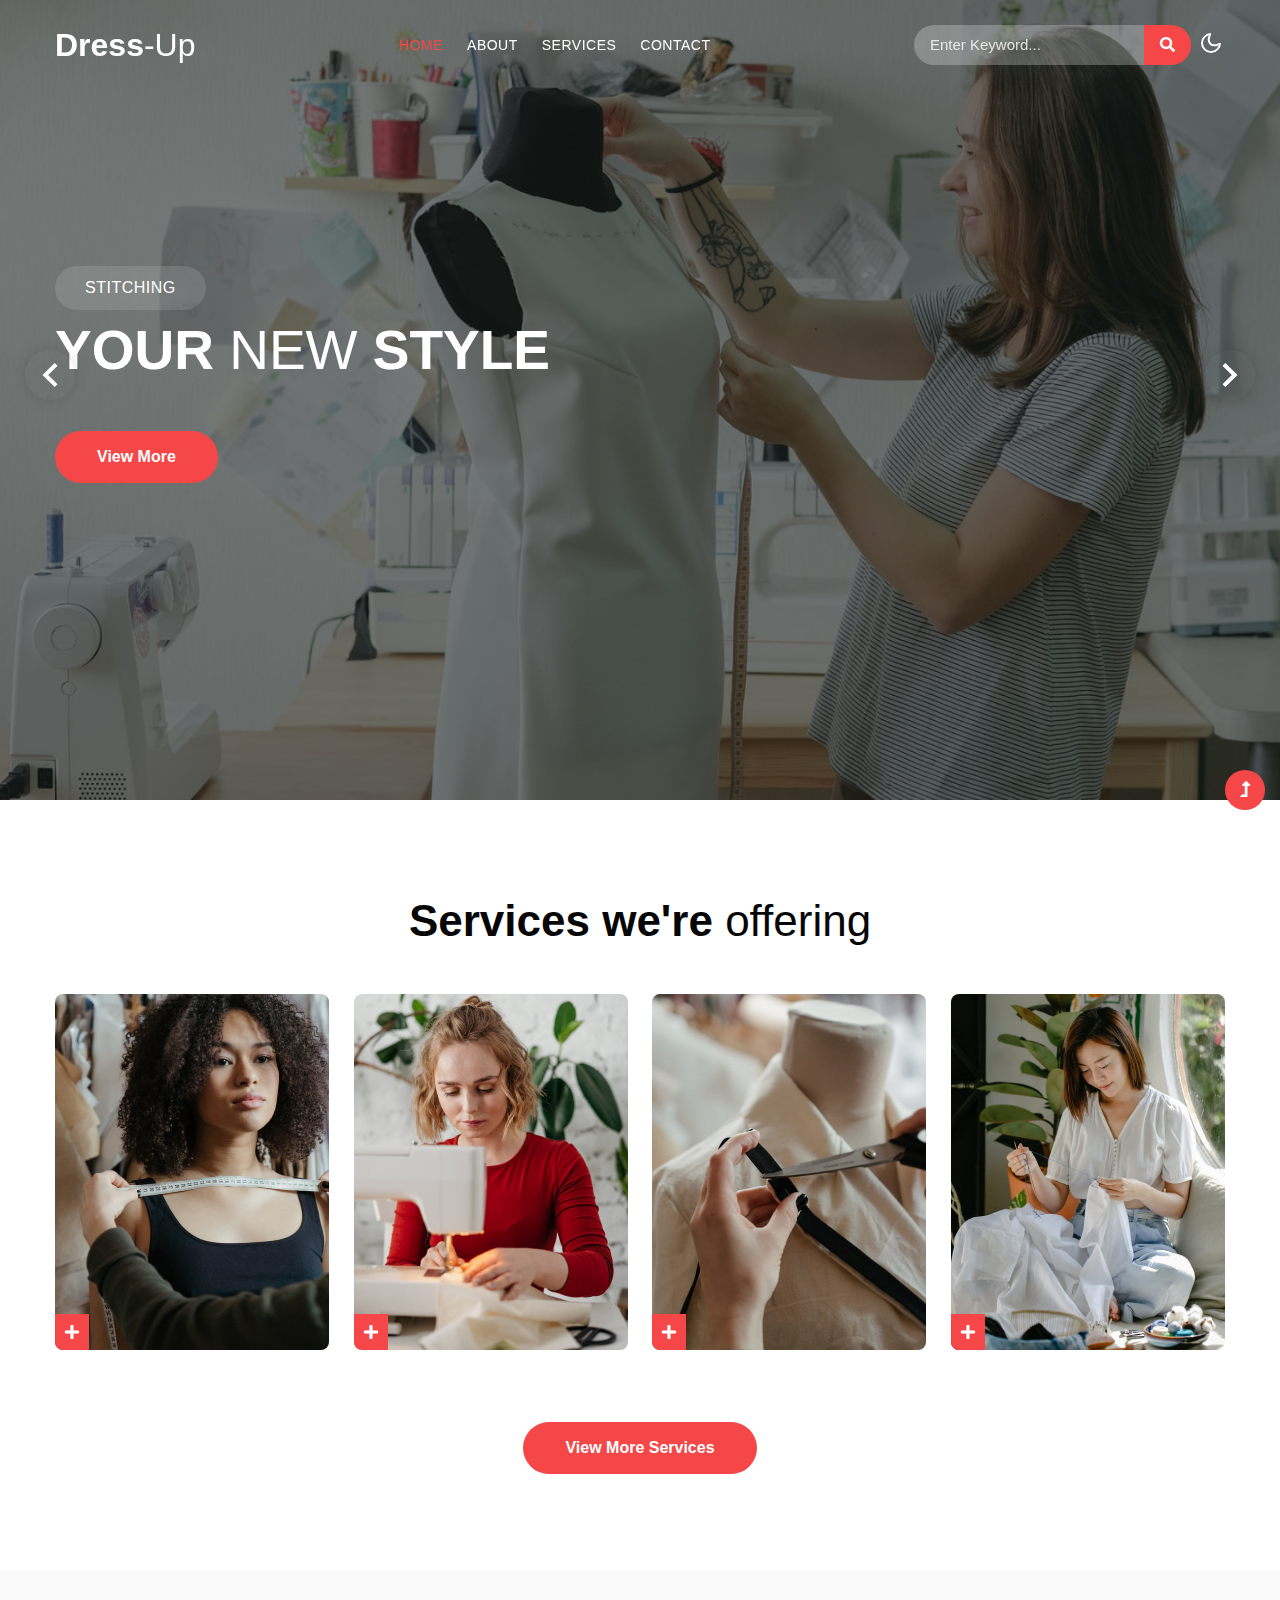
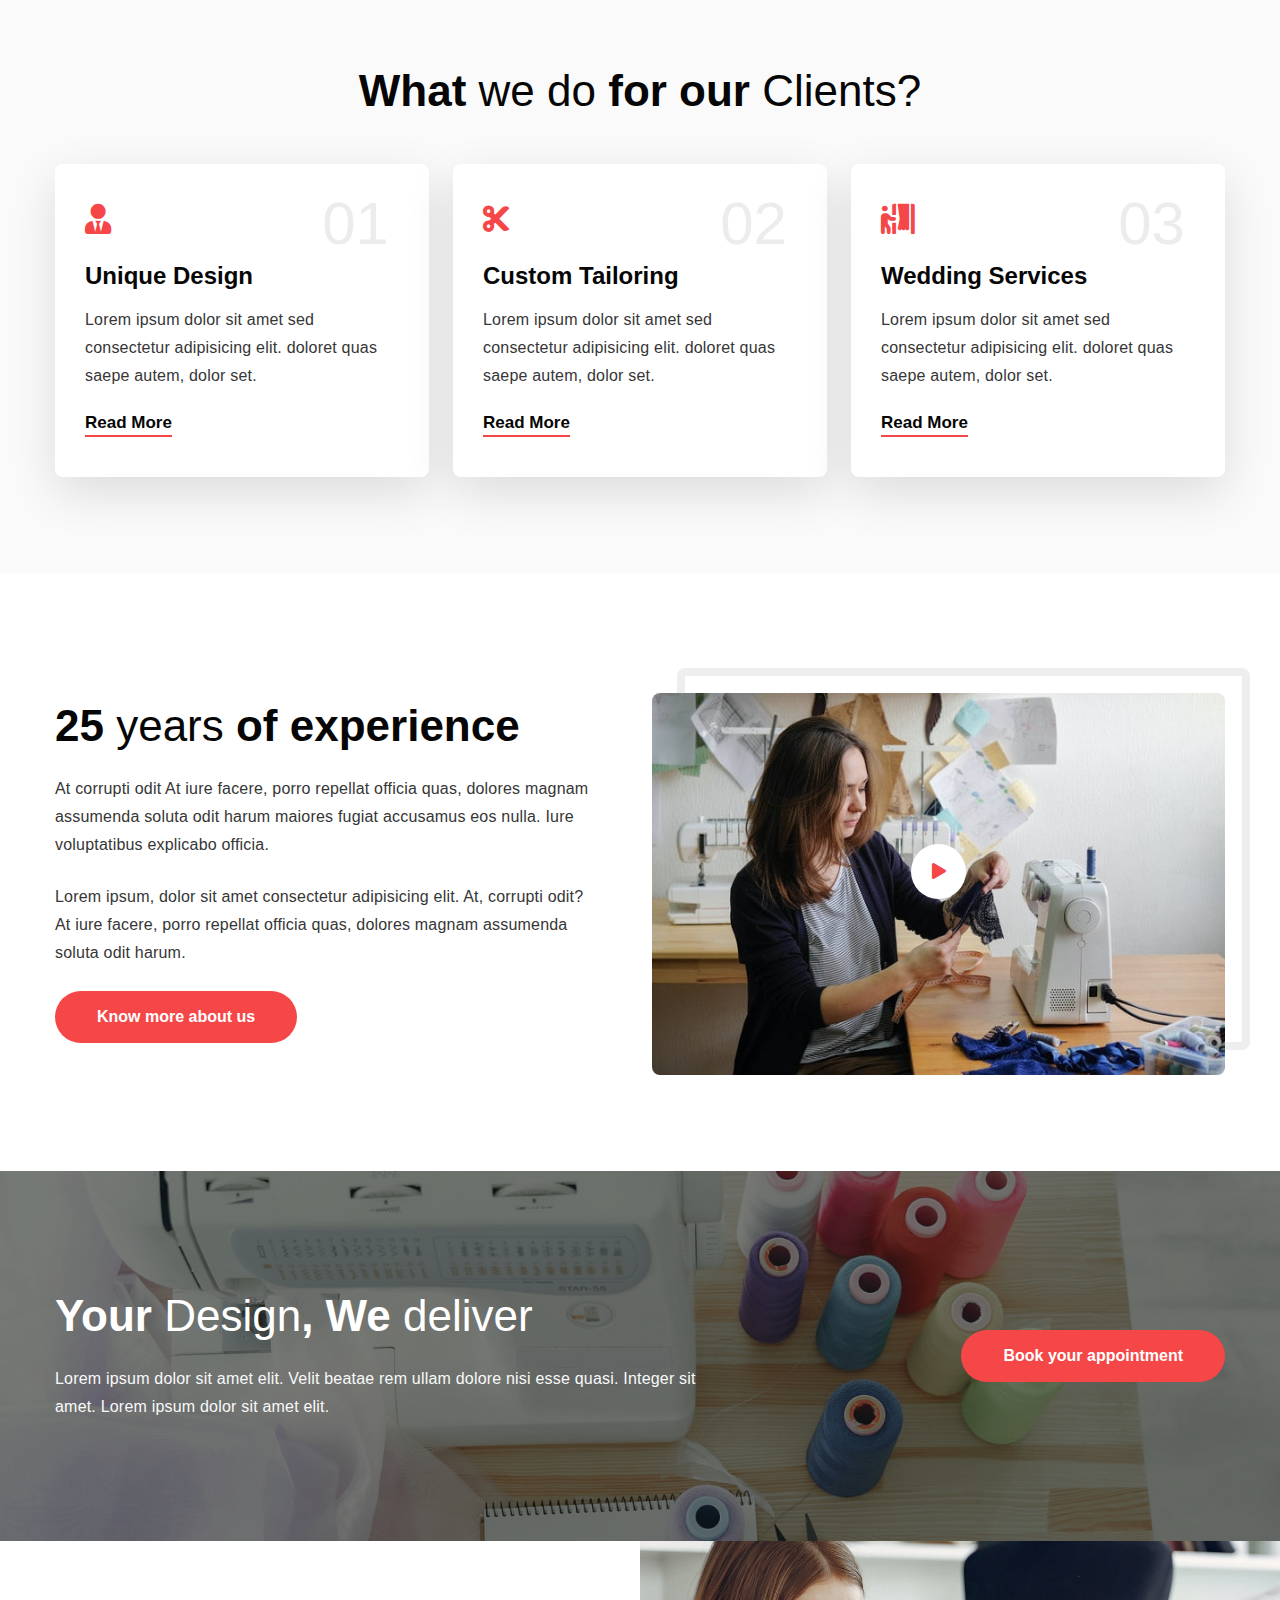
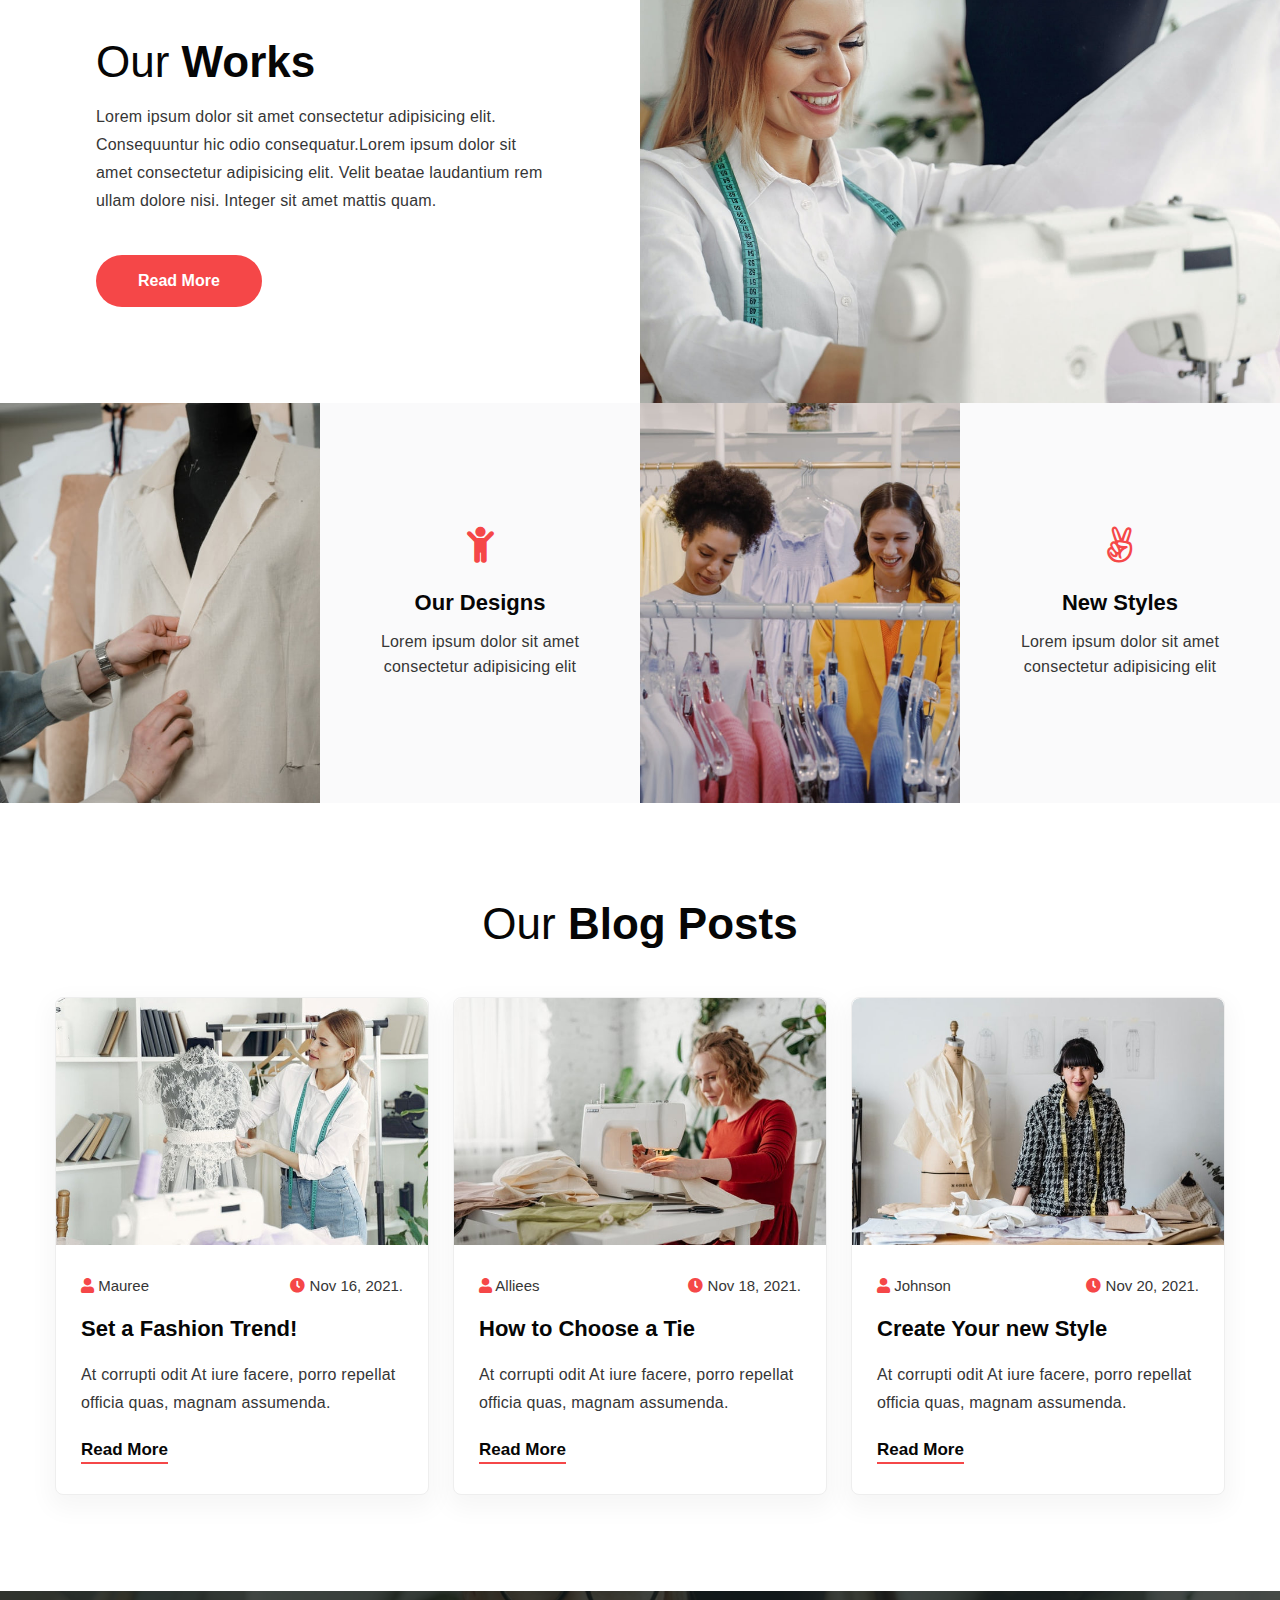
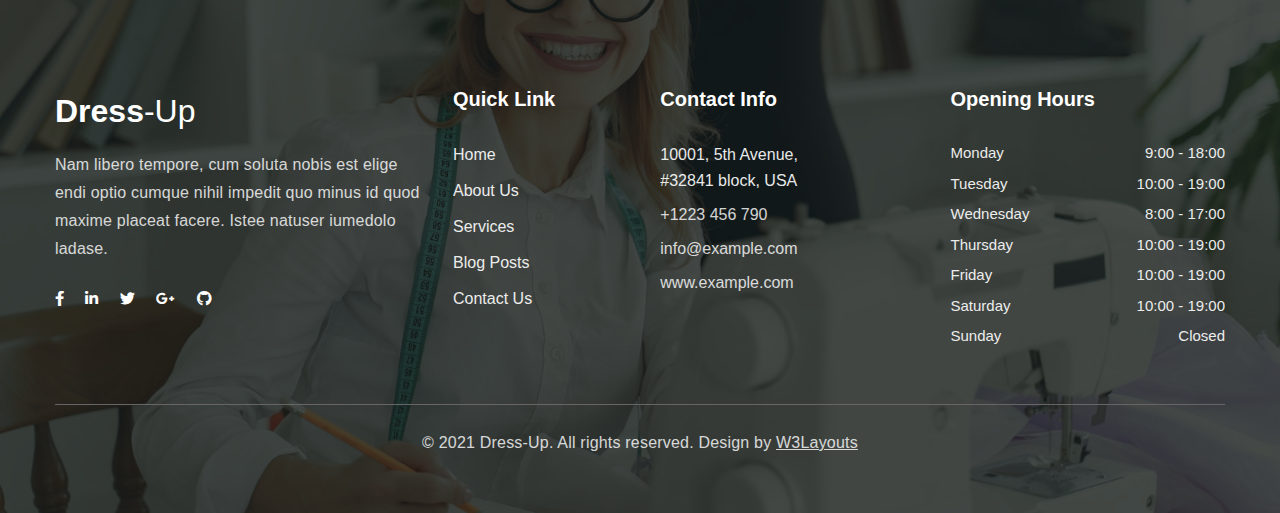
==== index.html @ e644d9b4 "Add files via upload" ====
<!doctype html>
<html lang="en">

<head>
    <!-- Required meta tags -->
    <meta charset="utf-8">
    <meta name="viewport" content="width=device-width, initial-scale=1">
    <title>Dress-Up - Fashion Category Bootstrap Responsive Website Template - Home : W3Layouts</title>
    <!-- Template CSS Style link -->
    <link rel="stylesheet" href="assets/css/style-starter.css">
</head>

<body>
    <!-- header -->
    <header id="site-header" class="fixed-top">
        <div class="container">
            <nav class="navbar navbar-expand-lg navbar-light">
                <a class="navbar-brand" href="index.html">
                    Dress<span>-Up</span>
                </a>
                <button class="navbar-toggler collapsed" type="button" data-bs-toggle="collapse"
                    data-bs-target="#navbarScroll" aria-controls="navbarScroll" aria-expanded="false"
                    aria-label="Toggle navigation">
                    <span class="navbar-toggler-icon fa icon-expand fa-bars"></span>
                    <span class="navbar-toggler-icon fa icon-close fa-times"></span>
                </button>
                <div class="collapse navbar-collapse" id="navbarScroll">
                    <ul class="navbar-nav mx-auto my-2 my-lg-0 navbar-nav-scroll">
                        <li class="nav-item">
                            <a class="nav-link active" aria-current="page" href="index.html">Home</a>
                        </li>
                        <li class="nav-item">
                            <a class="nav-link" href="about.html">About</a>
                        </li>
                        <li class="nav-item">
                            <a class="nav-link" href="services.html">Services</a>
                        </li>
                        <li class="nav-item">
                            <a class="nav-link" href="contact.html">Contact</a>
                        </li>
                    </ul>
                    <form action="#error" method="GET" class="d-flex search-header">
                        <input class="form-control" type="search" placeholder="Enter Keyword..." aria-label="Search"
                            required>
                        <button class="btn btn-style" type="submit"><i class="fas fa-search"></i></button>
                    </form>
                </div>
                <!-- toggle switch for light and dark theme -->
                <div class="cont-ser-position">
                    <nav class="navigation">
                        <div class="theme-switch-wrapper">
                            <label class="theme-switch" for="checkbox">
                                <input type="checkbox" id="checkbox">
                                <div class="mode-container">
                                    <i class="gg-sun"></i>
                                    <i class="gg-moon"></i>
                                </div>
                            </label>
                        </div>
                    </nav>
                </div>
                <!-- //toggle switch for light and dark theme -->
            </nav>
        </div>
    </header>
    <!-- //header -->

    <!-- hero slider Start -->
    <div class="banner-wrap">
        <div class="banner-slider">
            <!-- hero slide start -->
            <div class="banner-slide bg1">
                <div class="container">
                    <div class="hero-content">
                        <p data-animation="fadeInDown" class="mb-2">Stitching </p>
                        <h1 data-animation="flipInX" data-delay="0.8s" data-color="#fff">
                            Your <span>New</span> Style </h1>
                        <div class="cta-btn" data-animation="fadeInUp" data-delay="1s">
                            <a href="about.html" class="btn btn-style btn-primary">View More</a>
                        </div>
                    </div>
                </div>
                <div class="hero-overlay"></div>
            </div>
            <!-- hero slide end -->
            <!-- hero slide start -->
            <div class="banner-slide bg2">
                <div class="container">
                    <div class="hero-content">
                        <p data-animation="fadeInDown" class="mb-2">New Trends</p>
                        <h1 data-animation="fadeInDown" data-delay="0.8s" data-color="#fff">
                            Custom <span>made</span> Suits
                        </h1>
                        <div class="cta-btn" data-animation="fadeInDown" data-delay="1s">
                            <a href="about.html" class="btn btn-style btn-primary">View More</a>
                        </div>
                    </div>
                </div>
                <div class="hero-overlay"></div>
            </div>
            <!-- hero slide end -->
            <!-- hero slide start -->
            <div class="banner-slide bg3">
                <div class="container">
                    <div class="hero-content">
                        <p data-animation="fadeInUp" class="mb-2">New Models</p>
                        <h1 data-animation="fadeInUp" data-color="#fff" data-delay="0.8s">
                            Embrace <span>your</span> Style
                        </h1>
                        <div class="cta-btn" data-animation="fadeInDown" data-delay="1s">
                            <a href="about.html" class="btn btn-style btn-primary">View More</a>
                        </div>
                    </div>
                </div>
                <div class="hero-overlay"></div>
            </div>
            <!-- hero slide end -->
            <!-- hero slide start -->
            <div class="banner-slide bg4">
                <div class="container">
                    <div class="hero-content">
                        <p data-animation="fadeInDown" class="mb-2">Fashion Look</p>
                        <h1 data-animation="flipInX" data-color="#fff" data-delay="0.8s">
                            Styles <span>and</span> Trends
                        </h1>
                        <div class="cta-btn" data-animation="fadeInUp" data-delay="1s">
                            <a href="about.html" class="btn btn-style btn-primary">View More</a>
                        </div>
                    </div>
                </div>
                <div class="hero-overlay"></div>
            </div>
            <!-- hero slide end -->
        </div>
    </div>
    <!-- hero slider end -->

    <!-- home services block -->
    <div class="w3l-servicesblock2 py-5" id="services">
        <div class="container py-lg-5 py-md-4 py-2">
            <h3 class="title-style text-center mb-lg-5 mb-4">Services we're <span>offering</span></h3>
            <div class="row">
                <div class="col-lg-3 col-sm-6">
                    <div class="grids5-info">
                        <a href="services.html" class="blog-image d-block zoom"><img src="assets/images/s1.jpg" alt=""
                                class="img-fluid radius-image" />
                            <div class="image-overlay">
                                <h4>Measurements</h4>
                                <p>Lorem ipsum dolor sit amet consectetur adipisicing elit. Esse, consectetur.</p>
                            </div>
                            <div class="iconic-plus">
                                <i class="fas fa-plus"></i>
                            </div>
                        </a>
                    </div>
                </div>
                <div class="col-lg-3 col-sm-6 mt-sm-0 mt-4">
                    <div class="grids5-info">
                        <a href="services.html" class="blog-image d-block zoom"><img src="assets/images/s2.jpg" alt=""
                                class="img-fluid radius-image" />
                            <div class="image-overlay">
                                <h4>Repair</h4>
                                <p>Lorem ipsum dolor sit amet consectetur adipisicing elit. Esse, consectetur.</p>
                            </div>
                            <div class="iconic-plus">
                                <i class="fas fa-plus"></i>
                            </div>
                        </a>
                    </div>
                </div>
                <div class="col-lg-3 col-sm-6 mt-lg-0 mt-4">
                    <div class="grids5-info">
                        <a href="services.html" class="blog-image d-block zoom"><img src="assets/images/s3.jpg" alt=""
                                class="img-fluid radius-image" />
                            <div class="image-overlay">
                                <h4>Сutting-out</h4>
                                <p>Lorem ipsum dolor sit amet consectetur adipisicing elit. Esse, consectetur.</p>
                            </div>
                            <div class="iconic-plus">
                                <i class="fas fa-plus"></i>
                            </div>
                        </a>
                    </div>
                </div>
                <div class="col-lg-3 col-sm-6 mt-lg-0 mt-4">
                    <div class="grids5-info">
                        <a href="services.html" class="blog-image d-block zoom"><img src="assets/images/s4.jpg" alt=""
                                class="img-fluid radius-image" />
                            <div class="image-overlay">
                                <h4>Resize</h4>
                                <p>Lorem ipsum dolor sit amet consectetur adipisicing elit. Esse, consectetur.</p>
                            </div>
                            <div class="iconic-plus">
                                <i class="fas fa-plus"></i>
                            </div>
                        </a>
                    </div>
                </div>
            </div>
            <div class="text-center mt-md-5 mt-5 pt-lg-4">
                <a href="services.html" class="btn btn-style">View More Services</a>
            </div>
        </div>
    </div>
    <!-- //home services block -->

    <!-- home page service grids -->
    <section class="home-services py-5" id="services">
        <div class="container py-lg-5 py-md-4 py-2">
            <h3 class="title-style text-center mb-lg-5 mb-4">What <span>we do</span> for our <span>Clients?</span></h3>
            <div class="row justify-content-center">
                <div class="col-lg-4 col-md-6">
                    <div class="box-wrap">
                        <div class="icon">
                            <i class="fas fa-user-tie"></i>
                        </div>
                        <h4 class="number">01</h4>
                        <h4><a href="#url">Unique Design</a></h4>
                        <p>Lorem ipsum dolor sit amet sed consectetur adipisicing elit.
                            doloret quas saepe autem, dolor set.</p>
                        <a href="services.html" class="read">Read more</a>
                    </div>
                </div>
                <div class="col-lg-4 col-md-6 mt-md-0 mt-4">
                    <div class="box-wrap">
                        <div class="icon">
                            <i class="fas fa-cut"></i>
                        </div>
                        <h4 class="number">02</h4>
                        <h4><a href="#url">Custom Tailoring</a></h4>
                        <p>Lorem ipsum dolor sit amet sed consectetur adipisicing elit.
                            doloret quas saepe autem, dolor set.</p>
                        <a href="services.html" class="read">Read more</a>
                    </div>
                </div>
                <div class="col-lg-4 col-md-6 mt-lg-0 mt-4">
                    <div class="box-wrap">
                        <div class="icon">
                            <i class="fas fa-person-booth"></i>
                        </div>
                        <h4 class="number">03</h4>
                        <h4><a href="#url">Wedding Services</a></h4>
                        <p>Lorem ipsum dolor sit amet sed consectetur adipisicing elit.
                            doloret quas saepe autem, dolor set.</p>
                        <a href="services.html" class="read">Read more</a>
                    </div>
                </div>
            </div>
        </div>
    </section>
    <!-- //home page service grids -->

    <!-- about block -->
    <section class="w3l-about py-5" id="about">
        <div class="container py-lg-5 py-md-4 py-2">
            <div class="row align-items-center">
                <div class="col-lg-6 section-width pe-xl-5">
                    <h3 class="title-style">25 <span>years</span> of experience</h3>
                    <p class="mt-4">At corrupti odit At iure facere,
                        porro repellat officia quas, dolores magnam assumenda soluta odit
                        harum maiores fugiat accusamus eos nulla. Iure voluptatibus explicabo
                        officia.</p>
                    <p class="mt-4 pb-dm-3">Lorem ipsum, dolor sit amet consectetur adipisicing elit. At, corrupti
                        odit? At iure facere,
                        porro repellat officia quas, dolores magnam assumenda soluta odit
                        harum.</p>
                    <a href="about.html" class="btn btn-style mt-4"> Know more about us</a>
                </div>
                <div class="col-lg-6 history-info mt-lg-0 mt-5 pt-md-4 pt-2">
                    <div class="position-relative img-border">
                        <img src="assets/images/about.jpg" class="img-fluid video-popup-image" alt="video-popup">

                        <a href="#small-dialog" class="popup-with-zoom-anim play-view text-center position-absolute">
                            <span class="video-play-icon">
                                <span class="fa fa-play"></span>
                            </span>
                        </a>

                        <!-- dialog itself, mfp-hide class is required to make dialog hidden -->
                        <div id="small-dialog" class="zoom-anim-dialog mfp-hide">
                            <iframe src="https://player.vimeo.com/video/333569091?h=9836ac4d97"
                                allowfullscreen></iframe>
                        </div>
                    </div>
                </div>
            </div>
        </div>
    </section>
    <!-- //about block -->

    <!-- content block -->
    <section class="w3l-content1 py-5">
        <div class="container py-md-5 py-sm-4 py-2">
            <div class="row align-items-center py-4">
                <div class="col-lg-7">
                    <div class="bottom-info">
                        <h3 class="title-style text-white">Your <span>Design</span>, We <span>deliver</span></h3>
                        <p class="mt-4 text-light">Lorem ipsum dolor sit amet elit. Velit beatae
                            rem ullam dolore nisi esse quasi. Integer sit amet. Lorem ipsum dolor sit
                            amet elit.</p>
                    </div>
                </div>
                <div class="col-lg-5 text-lg-end">
                    <a href="contact.html" class="btn btn-style mt-lg-0 mt-md-5 mt-4">Book your appointment</a>
                </div>
            </div>
        </div>
    </section>
    <!-- //content block -->

    <!-- works block -->
    <section class="w3l-how-grids-3" id="how">
        <div class="container-fluid">
            <div class="row d-grid grid-col-2 grid-element-9 px-lg-0">
                <div class="left-texthny p-lg-5 py-4">
                    <div class="left-texthny-2 p-lg-5 p-4">
                        <h3 class="title-style"><span>Our</span> Works</h3>
                        <p class="my-3 pr-lg-4">Lorem ipsum dolor sit amet consectetur adipisicing elit. Consequuntur
                            hic odio consequatur.Lorem ipsum dolor sit amet consectetur adipisicing elit. Velit beatae
                            laudantium rem ullam dolore nisi. Integer sit amet mattis quam.</p>
                        <a href="about.html" class="btn btn-style btn-secondary mt-4">Read More</a>
                    </div>
                </div>
                <div class="left-grid-ele-9 grid-bg1">
                </div>
            </div>
            <div class="row d-grid grid-col-3 grid-element-9 px-lg-0">
                <div class="left-grid-ele-9 grid-bg2">

                </div>
                <div class="left-texthny-3 p-lg-5 py-4 d-grid align-items-center">
                    <div class="sub-wid-grid-9 py-lg-0 py-5">
                        <i class="fas fa-child mb-4"></i>
                        <h4 class="text-grid-9"><a href="services.html">Our Designs</a></h4>
                        <p class="sub-para">Lorem ipsum dolor sit amet consectetur adipisicing elit</p>

                    </div>
                </div>
                <div class="left-grid-ele-9 grid-bg3">

                </div>
                <div class="left-texthny-3 p-lg-5 py-4 d-grid align-items-center">
                    <div class="sub-wid-grid-9 py-lg-0 py-5">
                        <i class="fab fa-angellist mb-4"></i>
                        <h4 class="text-grid-9"><a href="services.html">New Styles</a></h4>
                        <p class="sub-para">Lorem ipsum dolor sit amet consectetur adipisicing elit</p>
                    </div>
                </div>
            </div>
        </div>
    </section>
    <!-- //works block -->

    <!-- blog section -->
    <div class="w3l-news py-5" id="homeblog">
        <div class="container py-lg-5 py-md-4 py-2">
            <h3 class="title-style text-center mb-lg-5 mb-4"><span>Our</span> Blog Posts</h3>
            <div class="row justify-content-center">
                <div class="col-lg-4 col-md-6">
                    <div class="grids5-info">
                        <a href="#blog" class="blog-image d-block zoom"><img src="assets/images/blog1.jpg"
                                alt="" class="img-fluid news-image" />
                            <div class="image-overlay">
                                <span class="fas fa-plus"></span>
                            </div>
                        </a>
                        <div class="blog-info card-body blog-details">
                            <div class="d-flex align-items-center justify-content-between">
                                <a href="#author" class="post"><i class="fas fa-user"></i> Mauree</a>
                                <h6 class="date"><i class="fas fa-clock"></i> Nov 16, 2021.</h6>
                            </div>

                            <h4><a href="#blog" class="blog-desc">
                                    Set a Fashion Trend!</a></h4>
                            <p class="mt-3">At corrupti odit At iure facere,
                                porro repellat officia quas, magnam assumenda.</p>
                            <a href="#blog" class="read">Read more</a>
                        </div>
                    </div>
                </div>
                <div class="col-lg-4 col-md-6 mt-md-0 mt-4">
                    <div class="grids5-info">
                        <a href="#blog" class="blog-image d-block zoom"><img src="assets/images/blog2.jpg"
                                alt="" class="img-fluid news-image" />
                            <div class="image-overlay">
                                <span class="fas fa-plus"></span>
                            </div>
                        </a>
                        <div class="blog-info card-body blog-details">
                            <div class="d-flex align-items-center justify-content-between">
                                <a href="#author" class="post"><i class="fas fa-user"></i> Alliees</a>
                                <h6 class="date"><i class="fas fa-clock"></i> Nov 18, 2021.</h6>
                            </div>

                            <h4><a href="#blog" class="blog-desc">How to Choose a Tie</a></h4>
                            <p class="mt-3">At corrupti odit At iure facere,
                                porro repellat officia quas, magnam assumenda.</p>
                            <a href="#blog" class="read">Read more</a>
                        </div>
                    </div>
                </div>
                <div class="col-lg-4 col-md-6 mt-lg-0 mt-4">
                    <div class="grids5-info">
                        <a href="#blog" class="blog-image d-block zoom"><img src="assets/images/blog3.jpg"
                                alt="" class="img-fluid news-image" />
                            <div class="image-overlay">
                                <span class="fas fa-plus"></span>
                            </div>
                        </a>
                        <div class="blog-info card-body blog-details">
                            <div class="d-flex align-items-center justify-content-between">
                                <a href="#author" class="post"><i class="fas fa-user"></i> Johnson</a>
                                <h6 class="date"><i class="fas fa-clock"></i> Nov 20, 2021.</h6>
                            </div>

                            <h4><a href="#blog" class="blog-desc">
                                Create Your new Style</a></h4>
                            <p class="mt-3">At corrupti odit At iure facere,
                                porro repellat officia quas, magnam assumenda.</p>
                            <a href="#blog" class="read">Read more</a>
                        </div>
                    </div>
                </div>
            </div>
        </div>
    </div>
    <!-- //blog section -->

    <!-- footer -->
    <footer class="w3l-footer-16 py-5">
        <div class="container pt-md-5 pt-sm-4 pb-sm-2">
            <div class="row">
                <div class="col-lg-4">
                    <a class="footer-logo d-flex align-items-center" href="index.html">
                        Dress<span>-Up</span></a>
                    <p class="mt-3">Nam libero tempore, cum soluta nobis est elige endi optio cumque nihil impedit quo
                        minus id quod maxime placeat facere. Istee natuser iumedolo
                        ladase.</p>
                    <div class="columns-2 mt-4">
                        <ul class="social">
                            <li><a href="#facebook"><i class="fab fa-facebook-f"></i></a>
                            </li>
                            <li><a href="#linkedin"><i class="fab fa-linkedin-in"></i></a>
                            </li>
                            <li><a href="#twitter"><i class="fab fa-twitter"></i></a>
                            </li>
                            <li><a href="#google"><i class="fab fa-google-plus-g"></i></a>
                            </li>
                            <li><a href="#github"><i class="fab fa-github"></i></a>
                            </li>
                        </ul>
                    </div>
                </div>
                <div class="col-lg-5 mt-lg-0 mt-5">
                    <div class="row">
                        <div class="col-xl-5 col-6 column">
                            <h3 class="">Quick Link</h3>
                            <ul class="footer-gd-16">
                                <li><a href="index.html">Home</a></li>
                                <li><a href="about.html">About Us</a></li>
                                <li><a href="services.html">Services</a></li>
                                <li><a href="#blog">Blog Posts</a></li>
                                <li><a href="contact.html">Contact Us</a></li>
                            </ul>
                        </div>
                        <div class="col-xl-5 col-6 column px-xxl-0">
                            <h3 class="">Contact Info</h3>
                            <ul class="footer-contact-list">
                                <li class="">10001, 5th Avenue,
                                    #32841 block, USA</li>
                                <li class="mt-2"><a href="tel:+12 23456790">+1223 456 790</a></li>
                                <li class="mt-2"><a href="mailto:info@example.com">info@example.com</a></li>
                                <li class="mt-2"><a href="mailto:info@example.com">www.example.com</a></li>
                            </ul>
                        </div>
                    </div>
                </div>
                <div class="col-lg-3 col-md-7 col-8 column mt-lg-0 mt-4">
                    <h3 class="">Opening Hours</h3>
                    <ul class="list-footer-block">
                        <li>
                            Monday
                            <span>9:00 - 18:00</span>
                        </li>
                        <li>
                            tuesday
                            <span>10:00 - 19:00</span>
                        </li>
                        <li>
                            Wednesday
                            <span>8:00 - 17:00</span>
                        </li>
                        <li>
                            Thursday
                            <span>10:00 - 19:00</span>
                        </li>
                        <li>
                            Friday
                            <span>10:00 - 19:00</span>
                        </li>
                        <li>
                            Saturday
                            <span>10:00 - 19:00</span>
                        </li>
                        <li>
                            Sunday
                            <span>closed</span>
                        </li>
                    </ul>
                </div>
            </div>
            <div class="below-section text-center pt-4 mt-5">
                <p class="copy-text">&copy; 2021 Dress-Up. All rights reserved. Design by <a
                        href="https://w3layouts.com/" target="_blank"> W3Layouts</a>
                </p>
            </div>
        </div>
    </footer>
    <!-- //footer -->

    <!-- Js scripts -->
    <!-- move top -->
    <button onclick="topFunction()" id="movetop" title="Go to top">
        <span class="fas fa-level-up-alt" aria-hidden="true"></span>
    </button>
    <script>
        // When the user scrolls down 20px from the top of the document, show the button
        window.onscroll = function () {
            scrollFunction()
        };

        function scrollFunction() {
            if (document.body.scrollTop > 20 || document.documentElement.scrollTop > 20) {
                document.getElementById("movetop").style.display = "block";
            } else {
                document.getElementById("movetop").style.display = "none";
            }
        }

        // When the user clicks on the button, scroll to the top of the document
        function topFunction() {
            document.body.scrollTop = 0;
            document.documentElement.scrollTop = 0;
        }
    </script>
    <!-- //move top -->

    <!-- common jquery plugin -->
    <script src="assets/js/jquery-3.3.1.min.js"></script>
    <!-- //common jquery plugin -->

    <!-- banner slick slider -->
    <script src="assets/js/slick.js"></script>
    <script src="assets/js/script.js"></script>
    <!-- //banner slick slider -->

    <!-- magnific-popup javascript -->
    <script src="assets/js/jquery.magnific-popup.min.js"></script>
    <script>
        $(document).ready(function () {
            $('.popup-with-zoom-anim').magnificPopup({
                type: 'inline',

                fixedContentPos: false,
                fixedBgPos: true,

                overflowY: 'auto',

                closeBtnInside: true,
                preloader: false,

                midClick: true,
                removalDelay: 300,
                mainClass: 'my-mfp-zoom-in'
            });

            $('.popup-with-move-anim').magnificPopup({
                type: 'inline',

                fixedContentPos: false,
                fixedBgPos: true,

                overflowY: 'auto',

                closeBtnInside: true,
                preloader: false,

                midClick: true,
                removalDelay: 300,
                mainClass: 'my-mfp-slide-bottom'
            });
        });
    </script>
    <!-- //magnific-popup javascript -->

    <!-- theme switch js (light and dark)-->
    <script src="assets/js/theme-change.js"></script>
    <!-- //theme switch js (light and dark)-->

    <!-- MENU-JS -->
    <script>
        $(window).on("scroll", function () {
            var scroll = $(window).scrollTop();

            if (scroll >= 80) {
                $("#site-header").addClass("nav-fixed");
            } else {
                $("#site-header").removeClass("nav-fixed");
            }
        });

        //Main navigation Active Class Add Remove
        $(".navbar-toggler").on("click", function () {
            $("header").toggleClass("active");
        });
        $(document).on("ready", function () {
            if ($(window).width() > 991) {
                $("header").removeClass("active");
            }
            $(window).on("resize", function () {
                if ($(window).width() > 991) {
                    $("header").removeClass("active");
                }
            });
        });
    </script>
    <!-- //MENU-JS -->

    <!-- disable body scroll which navbar is in active -->
    <script>
        $(function () {
            $('.navbar-toggler').click(function () {
                $('body').toggleClass('noscroll');
            })
        });
    </script>
    <!-- //disable body scroll which navbar is in active -->

    <!-- bootstrap -->
    <script src="assets/js/bootstrap.min.js"></script>
    <!-- //bootstrap -->
    <!-- //Js scripts -->
</body>

</html>
---- assets/css/style-starter.css ----
@charset "UTF-8";

/*--
Author: W3layouts
Author URL: http://w3layouts.com
--*/
/*!
 * Bootstrap v5.0.1 (https://getbootstrap.com/)
 * Copyright 2011-2021 The Bootstrap Authors
 * Copyright 2011-2021 Twitter, Inc.
 * Licensed under MIT (https://github.com/twbs/bootstrap/blob/main/LICENSE)
 */
:root {
  --bs-blue: #0d6efd;
  --bs-indigo: #6610f2;
  --bs-purple: #6f42c1;
  --bs-pink: #d63384;
  --bs-red: #dc3545;
  --bs-orange: #fd7e14;
  --bs-yellow: #ffc107;
  --bs-green: #198754;
  --bs-teal: #20c997;
  --bs-cyan: #0dcaf0;
  --bs-white: #fff;
  --bs-gray: #6c757d;
  --bs-gray-dark: #343a40;
  --bs-primary: #0d6efd;
  --bs-secondary: #6c757d;
  --bs-success: #198754;
  --bs-info: #0dcaf0;
  --bs-warning: #ffc107;
  --bs-danger: #dc3545;
  --bs-light: #f8f9fa;
  --bs-dark: #212529;
  --bs-font-sans-serif: system-ui, -apple-system, "Segoe UI", Roboto, "Helvetica Neue", Arial, "Noto Sans", "Liberation Sans", sans-serif, "Apple Color Emoji", "Segoe UI Emoji", "Segoe UI Symbol", "Noto Color Emoji";
  --bs-font-monospace: SFMono-Regular, Menlo, Monaco, Consolas, "Liberation Mono", "Courier New", monospace;
  --bs-gradient: linear-gradient(180deg, rgba(255, 255, 255, 0.15), rgba(255, 255, 255, 0));
}

*,
*::before,
*::after {
  box-sizing: border-box;
}

@media (prefers-reduced-motion: no-preference) {
  :root {
    scroll-behavior: smooth;
  }
}

body {
  margin: 0;
  font-family: var(--bs-font-sans-serif);
  font-size: 1rem;
  font-weight: 400;
  line-height: 1.5;
  color: #212529;
  background-color: #fff;
  -webkit-text-size-adjust: 100%;
  -webkit-tap-highlight-color: rgba(0, 0, 0, 0);
}

hr {
  margin: 1rem 0;
  color: inherit;
  background-color: currentColor;
  border: 0;
  opacity: 0.25;
}

hr:not([size]) {
  height: 1px;
}

h6,
.h6,
h5,
.h5,
h4,
.h4,
h3,
.h3,
h2,
.h2,
h1,
.h1 {
  margin-top: 0;
  margin-bottom: 0.5rem;
  font-weight: 500;
  line-height: 1.2;
}

h1,
.h1 {
  font-size: calc(1.375rem + 1.5vw);
}

@media (min-width: 1200px) {

  h1,
  .h1 {
    font-size: 2.5rem;
  }
}

h2,
.h2 {
  font-size: calc(1.325rem + 0.9vw);
}

@media (min-width: 1200px) {

  h2,
  .h2 {
    font-size: 2rem;
  }
}

h3,
.h3 {
  font-size: calc(1.3rem + 0.6vw);
}

@media (min-width: 1200px) {

  h3,
  .h3 {
    font-size: 1.75rem;
  }
}

h4,
.h4 {
  font-size: calc(1.275rem + 0.3vw);
}

@media (min-width: 1200px) {

  h4,
  .h4 {
    font-size: 1.5rem;
  }
}

h5,
.h5 {
  font-size: 1.25rem;
}

h6,
.h6 {
  font-size: 1rem;
}

p {
  margin-top: 0;
  margin-bottom: 1rem;
}

abbr[title],
abbr[data-bs-original-title] {
  -webkit-text-decoration: underline dotted;
  text-decoration: underline dotted;
  cursor: help;
  -webkit-text-decoration-skip-ink: none;
  text-decoration-skip-ink: none;
}

address {
  margin-bottom: 1rem;
  font-style: normal;
  line-height: inherit;
}

ol,
ul {
  padding-left: 2rem;
}

ol,
ul,
dl {
  margin-top: 0;
  margin-bottom: 1rem;
}

ol ol,
ul ul,
ol ul,
ul ol {
  margin-bottom: 0;
}

dt {
  font-weight: 700;
}

dd {
  margin-bottom: 0.5rem;
  margin-left: 0;
}

blockquote {
  margin: 0 0 1rem;
}

b,
strong {
  font-weight: bolder;
}

small,
.small {
  font-size: 0.875em;
}

mark,
.mark {
  padding: 0.2em;
  background-color: #fcf8e3;
}

sub,
sup {
  position: relative;
  font-size: 0.75em;
  line-height: 0;
  vertical-align: baseline;
}

sub {
  bottom: -0.25em;
}

sup {
  top: -0.5em;
}

a {
  color: #0d6efd;
  text-decoration: underline;
}

a:hover {
  color: #0a58ca;
}

a:not([href]):not([class]),
a:not([href]):not([class]):hover {
  color: inherit;
  text-decoration: none;
}

pre,
code,
kbd,
samp {
  font-family: var(--bs-font-monospace);
  font-size: 1em;
  direction: ltr
    /* rtl:ignore */
  ;
  unicode-bidi: bidi-override;
}

pre {
  display: block;
  margin-top: 0;
  margin-bottom: 1rem;
  overflow: auto;
  font-size: 0.875em;
}

pre code {
  font-size: inherit;
  color: inherit;
  word-break: normal;
}

code {
  font-size: 0.875em;
  color: #d63384;
  word-wrap: break-word;
}

a>code {
  color: inherit;
}

kbd {
  padding: 0.2rem 0.4rem;
  font-size: 0.875em;
  color: #fff;
  background-color: #212529;
  border-radius: 0.2rem;
}

kbd kbd {
  padding: 0;
  font-size: 1em;
  font-weight: 700;
}

figure {
  margin: 0 0 1rem;
}

img,
svg {
  vertical-align: middle;
}

table {
  caption-side: bottom;
  border-collapse: collapse;
}

caption {
  padding-top: 0.5rem;
  padding-bottom: 0.5rem;
  color: #6c757d;
  text-align: left;
}

th {
  text-align: inherit;
  text-align: -webkit-match-parent;
}

thead,
tbody,
tfoot,
tr,
td,
th {
  border-color: inherit;
  border-style: solid;
  border-width: 0;
}

label {
  display: inline-block;
}

button {
  border-radius: 0;
}

button:focus:not(:focus-visible) {
  outline: 0;
}

input,
button,
select,
optgroup,
textarea {
  margin: 0;
  font-family: inherit;
  font-size: inherit;
  line-height: inherit;
}

button,
select {
  text-transform: none;
}

[role=button] {
  cursor: pointer;
}

select {
  word-wrap: normal;
}

select:disabled {
  opacity: 1;
}

[list]::-webkit-calendar-picker-indicator {
  display: none;
}

button,
[type=button],
[type=reset],
[type=submit] {
  -webkit-appearance: button;
}

button:not(:disabled),
[type=button]:not(:disabled),
[type=reset]:not(:disabled),
[type=submit]:not(:disabled) {
  cursor: pointer;
}

::-moz-focus-inner {
  padding: 0;
  border-style: none;
}

textarea {
  resize: vertical;
}

fieldset {
  min-width: 0;
  padding: 0;
  margin: 0;
  border: 0;
}

legend {
  float: left;
  width: 100%;
  padding: 0;
  margin-bottom: 0.5rem;
  font-size: calc(1.275rem + 0.3vw);
  line-height: inherit;
}

@media (min-width: 1200px) {
  legend {
    font-size: 1.5rem;
  }
}

legend+* {
  clear: left;
}

::-webkit-datetime-edit-fields-wrapper,
::-webkit-datetime-edit-text,
::-webkit-datetime-edit-minute,
::-webkit-datetime-edit-hour-field,
::-webkit-datetime-edit-day-field,
::-webkit-datetime-edit-month-field,
::-webkit-datetime-edit-year-field {
  padding: 0;
}

::-webkit-inner-spin-button {
  height: auto;
}

[type=search] {
  outline-offset: -2px;
  -webkit-appearance: textfield;
}

/* rtl:raw:
[type="tel"],
[type="url"],
[type="email"],
[type="number"] {
  direction: ltr;
}
*/
::-webkit-search-decoration {
  -webkit-appearance: none;
}

::-webkit-color-swatch-wrapper {
  padding: 0;
}

::file-selector-button {
  font: inherit;
}

::-webkit-file-upload-button {
  font: inherit;
  -webkit-appearance: button;
}

output {
  display: inline-block;
}

iframe {
  border: 0;
}

summary {
  display: list-item;
  cursor: pointer;
}

progress {
  vertical-align: baseline;
}

[hidden] {
  display: none !important;
}

.lead {
  font-size: 1.25rem;
  font-weight: 300;
}

.display-1 {
  font-size: calc(1.625rem + 4.5vw);
  font-weight: 300;
  line-height: 1.2;
}

@media (min-width: 1200px) {
  .display-1 {
    font-size: 5rem;
  }
}

.display-2 {
  font-size: calc(1.575rem + 3.9vw);
  font-weight: 300;
  line-height: 1.2;
}

@media (min-width: 1200px) {
  .display-2 {
    font-size: 4.5rem;
  }
}

.display-3 {
  font-size: calc(1.525rem + 3.3vw);
  font-weight: 300;
  line-height: 1.2;
}

@media (min-width: 1200px) {
  .display-3 {
    font-size: 4rem;
  }
}

.display-4 {
  font-size: calc(1.475rem + 2.7vw);
  font-weight: 300;
  line-height: 1.2;
}

@media (min-width: 1200px) {
  .display-4 {
    font-size: 3.5rem;
  }
}

.display-5 {
  font-size: calc(1.425rem + 2.1vw);
  font-weight: 300;
  line-height: 1.2;
}

@media (min-width: 1200px) {
  .display-5 {
    font-size: 3rem;
  }
}

.display-6 {
  font-size: calc(1.375rem + 1.5vw);
  font-weight: 300;
  line-height: 1.2;
}

@media (min-width: 1200px) {
  .display-6 {
    font-size: 2.5rem;
  }
}

.list-unstyled {
  padding-left: 0;
  list-style: none;
}

.list-inline {
  padding-left: 0;
  list-style: none;
}

.list-inline-item {
  display: inline-block;
}

.list-inline-item:not(:last-child) {
  margin-right: 0.5rem;
}

.initialism {
  font-size: 0.875em;
  text-transform: uppercase;
}

.blockquote {
  margin-bottom: 1rem;
  font-size: 1.25rem;
}

.blockquote> :last-child {
  margin-bottom: 0;
}

.blockquote-footer {
  margin-top: -1rem;
  margin-bottom: 1rem;
  font-size: 0.875em;
  color: #6c757d;
}

.blockquote-footer::before {
  content: "— ";
}

.img-fluid {
  max-width: 100%;
  height: auto;
}

.img-thumbnail {
  padding: 0.25rem;
  background-color: #fff;
  border: 1px solid #dee2e6;
  border-radius: 0.25rem;
  max-width: 100%;
  height: auto;
}

.figure {
  display: inline-block;
}

.figure-img {
  margin-bottom: 0.5rem;
  line-height: 1;
}

.figure-caption {
  font-size: 0.875em;
  color: #6c757d;
}

.container,
.container-fluid,
.container-xxl,
.container-xl,
.container-lg,
.container-md,
.container-sm {
  width: 100%;
  padding-right: var(--bs-gutter-x, 0.75rem);
  padding-left: var(--bs-gutter-x, 0.75rem);
  margin-right: auto;
  margin-left: auto;
}

@media (min-width: 576px) {

  .container-sm,
  .container {
    max-width: 540px;
  }
}

@media (min-width: 768px) {

  .container-md,
  .container-sm,
  .container {
    max-width: 720px;
  }
}

@media (min-width: 992px) {

  .container-lg,
  .container-md,
  .container-sm,
  .container {
    max-width: 960px;
  }
}

@media (min-width: 1200px) {

  .container-xl,
  .container-lg,
  .container-md,
  .container-sm,
  .container {
    max-width: 1140px;
  }
}

@media (min-width: 1400px) {

  .container-xxl,
  .container-xl,
  .container-lg,
  .container-md,
  .container-sm,
  .container {
    max-width: 1320px;
  }
}

.row {
  --bs-gutter-x: 1.5rem;
  --bs-gutter-y: 0;
  display: flex;
  flex-wrap: wrap;
  margin-top: calc(var(--bs-gutter-y) * -1);
  margin-right: calc(var(--bs-gutter-x) / -2);
  margin-left: calc(var(--bs-gutter-x) / -2);
}

.row>* {
  flex-shrink: 0;
  width: 100%;
  max-width: 100%;
  padding-right: calc(var(--bs-gutter-x) / 2);
  padding-left: calc(var(--bs-gutter-x) / 2);
  margin-top: var(--bs-gutter-y);
}

.col {
  flex: 1 0 0%;
}

.row-cols-auto>* {
  flex: 0 0 auto;
  width: auto;
}

.row-cols-1>* {
  flex: 0 0 auto;
  width: 100%;
}

.row-cols-2>* {
  flex: 0 0 auto;
  width: 50%;
}

.row-cols-3>* {
  flex: 0 0 auto;
  width: 33.3333333333%;
}

.row-cols-4>* {
  flex: 0 0 auto;
  width: 25%;
}

.row-cols-5>* {
  flex: 0 0 auto;
  width: 20%;
}

.row-cols-6>* {
  flex: 0 0 auto;
  width: 16.6666666667%;
}

.col-auto {
  flex: 0 0 auto;
  width: auto;
}

.col-1 {
  flex: 0 0 auto;
  width: 8.3333333333%;
}

.col-2 {
  flex: 0 0 auto;
  width: 16.6666666667%;
}

.col-3 {
  flex: 0 0 auto;
  width: 25%;
}

.col-4 {
  flex: 0 0 auto;
  width: 33.3333333333%;
}

.col-5 {
  flex: 0 0 auto;
  width: 41.6666666667%;
}

.col-6 {
  flex: 0 0 auto;
  width: 50%;
}

.col-7 {
  flex: 0 0 auto;
  width: 58.3333333333%;
}

.col-8 {
  flex: 0 0 auto;
  width: 66.6666666667%;
}

.col-9 {
  flex: 0 0 auto;
  width: 75%;
}

.col-10 {
  flex: 0 0 auto;
  width: 83.3333333333%;
}

.col-11 {
  flex: 0 0 auto;
  width: 91.6666666667%;
}

.col-12 {
  flex: 0 0 auto;
  width: 100%;
}

.offset-1 {
  margin-left: 8.3333333333%;
}

.offset-2 {
  margin-left: 16.6666666667%;
}

.offset-3 {
  margin-left: 25%;
}

.offset-4 {
  margin-left: 33.3333333333%;
}

.offset-5 {
  margin-left: 41.6666666667%;
}

.offset-6 {
  margin-left: 50%;
}

.offset-7 {
  margin-left: 58.3333333333%;
}

.offset-8 {
  margin-left: 66.6666666667%;
}

.offset-9 {
  margin-left: 75%;
}

.offset-10 {
  margin-left: 83.3333333333%;
}

.offset-11 {
  margin-left: 91.6666666667%;
}

.g-0,
.gx-0 {
  --bs-gutter-x: 0;
}

.g-0,
.gy-0 {
  --bs-gutter-y: 0;
}

.g-1,
.gx-1 {
  --bs-gutter-x: 0.25rem;
}

.g-1,
.gy-1 {
  --bs-gutter-y: 0.25rem;
}

.g-2,
.gx-2 {
  --bs-gutter-x: 0.5rem;
}

.g-2,
.gy-2 {
  --bs-gutter-y: 0.5rem;
}

.g-3,
.gx-3 {
  --bs-gutter-x: 1rem;
}

.g-3,
.gy-3 {
  --bs-gutter-y: 1rem;
}

.g-4,
.gx-4 {
  --bs-gutter-x: 1.5rem;
}

.g-4,
.gy-4 {
  --bs-gutter-y: 1.5rem;
}

.g-5,
.gx-5 {
  --bs-gutter-x: 3rem;
}

.g-5,
.gy-5 {
  --bs-gutter-y: 3rem;
}

@media (min-width: 576px) {
  .col-sm {
    flex: 1 0 0%;
  }

  .row-cols-sm-auto>* {
    flex: 0 0 auto;
    width: auto;
  }

  .row-cols-sm-1>* {
    flex: 0 0 auto;
    width: 100%;
  }

  .row-cols-sm-2>* {
    flex: 0 0 auto;
    width: 50%;
  }

  .row-cols-sm-3>* {
    flex: 0 0 auto;
    width: 33.3333333333%;
  }

  .row-cols-sm-4>* {
    flex: 0 0 auto;
    width: 25%;
  }

  .row-cols-sm-5>* {
    flex: 0 0 auto;
    width: 20%;
  }

  .row-cols-sm-6>* {
    flex: 0 0 auto;
    width: 16.6666666667%;
  }

  .col-sm-auto {
    flex: 0 0 auto;
    width: auto;
  }

  .col-sm-1 {
    flex: 0 0 auto;
    width: 8.3333333333%;
  }

  .col-sm-2 {
    flex: 0 0 auto;
    width: 16.6666666667%;
  }

  .col-sm-3 {
    flex: 0 0 auto;
    width: 25%;
  }

  .col-sm-4 {
    flex: 0 0 auto;
    width: 33.3333333333%;
  }

  .col-sm-5 {
    flex: 0 0 auto;
    width: 41.6666666667%;
  }

  .col-sm-6 {
    flex: 0 0 auto;
    width: 50%;
  }

  .col-sm-7 {
    flex: 0 0 auto;
    width: 58.3333333333%;
  }

  .col-sm-8 {
    flex: 0 0 auto;
    width: 66.6666666667%;
  }

  .col-sm-9 {
    flex: 0 0 auto;
    width: 75%;
  }

  .col-sm-10 {
    flex: 0 0 auto;
    width: 83.3333333333%;
  }

  .col-sm-11 {
    flex: 0 0 auto;
    width: 91.6666666667%;
  }

  .col-sm-12 {
    flex: 0 0 auto;
    width: 100%;
  }

  .offset-sm-0 {
    margin-left: 0;
  }

  .offset-sm-1 {
    margin-left: 8.3333333333%;
  }

  .offset-sm-2 {
    margin-left: 16.6666666667%;
  }

  .offset-sm-3 {
    margin-left: 25%;
  }

  .offset-sm-4 {
    margin-left: 33.3333333333%;
  }

  .offset-sm-5 {
    margin-left: 41.6666666667%;
  }

  .offset-sm-6 {
    margin-left: 50%;
  }

  .offset-sm-7 {
    margin-left: 58.3333333333%;
  }

  .offset-sm-8 {
    margin-left: 66.6666666667%;
  }

  .offset-sm-9 {
    margin-left: 75%;
  }

  .offset-sm-10 {
    margin-left: 83.3333333333%;
  }

  .offset-sm-11 {
    margin-left: 91.6666666667%;
  }

  .g-sm-0,
  .gx-sm-0 {
    --bs-gutter-x: 0;
  }

  .g-sm-0,
  .gy-sm-0 {
    --bs-gutter-y: 0;
  }

  .g-sm-1,
  .gx-sm-1 {
    --bs-gutter-x: 0.25rem;
  }

  .g-sm-1,
  .gy-sm-1 {
    --bs-gutter-y: 0.25rem;
  }

  .g-sm-2,
  .gx-sm-2 {
    --bs-gutter-x: 0.5rem;
  }

  .g-sm-2,
  .gy-sm-2 {
    --bs-gutter-y: 0.5rem;
  }

  .g-sm-3,
  .gx-sm-3 {
    --bs-gutter-x: 1rem;
  }

  .g-sm-3,
  .gy-sm-3 {
    --bs-gutter-y: 1rem;
  }

  .g-sm-4,
  .gx-sm-4 {
    --bs-gutter-x: 1.5rem;
  }

  .g-sm-4,
  .gy-sm-4 {
    --bs-gutter-y: 1.5rem;
  }

  .g-sm-5,
  .gx-sm-5 {
    --bs-gutter-x: 3rem;
  }

  .g-sm-5,
  .gy-sm-5 {
    --bs-gutter-y: 3rem;
  }
}

@media (min-width: 768px) {
  .col-md {
    flex: 1 0 0%;
  }

  .row-cols-md-auto>* {
    flex: 0 0 auto;
    width: auto;
  }

  .row-cols-md-1>* {
    flex: 0 0 auto;
    width: 100%;
  }

  .row-cols-md-2>* {
    flex: 0 0 auto;
    width: 50%;
  }

  .row-cols-md-3>* {
    flex: 0 0 auto;
    width: 33.3333333333%;
  }

  .row-cols-md-4>* {
    flex: 0 0 auto;
    width: 25%;
  }

  .row-cols-md-5>* {
    flex: 0 0 auto;
    width: 20%;
  }

  .row-cols-md-6>* {
    flex: 0 0 auto;
    width: 16.6666666667%;
  }

  .col-md-auto {
    flex: 0 0 auto;
    width: auto;
  }

  .col-md-1 {
    flex: 0 0 auto;
    width: 8.3333333333%;
  }

  .col-md-2 {
    flex: 0 0 auto;
    width: 16.6666666667%;
  }

  .col-md-3 {
    flex: 0 0 auto;
    width: 25%;
  }

  .col-md-4 {
    flex: 0 0 auto;
    width: 33.3333333333%;
  }

  .col-md-5 {
    flex: 0 0 auto;
    width: 41.6666666667%;
  }

  .col-md-6 {
    flex: 0 0 auto;
    width: 50%;
  }

  .col-md-7 {
    flex: 0 0 auto;
    width: 58.3333333333%;
  }

  .col-md-8 {
    flex: 0 0 auto;
    width: 66.6666666667%;
  }

  .col-md-9 {
    flex: 0 0 auto;
    width: 75%;
  }

  .col-md-10 {
    flex: 0 0 auto;
    width: 83.3333333333%;
  }

  .col-md-11 {
    flex: 0 0 auto;
    width: 91.6666666667%;
  }

  .col-md-12 {
    flex: 0 0 auto;
    width: 100%;
  }

  .offset-md-0 {
    margin-left: 0;
  }

  .offset-md-1 {
    margin-left: 8.3333333333%;
  }

  .offset-md-2 {
    margin-left: 16.6666666667%;
  }

  .offset-md-3 {
    margin-left: 25%;
  }

  .offset-md-4 {
    margin-left: 33.3333333333%;
  }

  .offset-md-5 {
    margin-left: 41.6666666667%;
  }

  .offset-md-6 {
    margin-left: 50%;
  }

  .offset-md-7 {
    margin-left: 58.3333333333%;
  }

  .offset-md-8 {
    margin-left: 66.6666666667%;
  }

  .offset-md-9 {
    margin-left: 75%;
  }

  .offset-md-10 {
    margin-left: 83.3333333333%;
  }

  .offset-md-11 {
    margin-left: 91.6666666667%;
  }

  .g-md-0,
  .gx-md-0 {
    --bs-gutter-x: 0;
  }

  .g-md-0,
  .gy-md-0 {
    --bs-gutter-y: 0;
  }

  .g-md-1,
  .gx-md-1 {
    --bs-gutter-x: 0.25rem;
  }

  .g-md-1,
  .gy-md-1 {
    --bs-gutter-y: 0.25rem;
  }

  .g-md-2,
  .gx-md-2 {
    --bs-gutter-x: 0.5rem;
  }

  .g-md-2,
  .gy-md-2 {
    --bs-gutter-y: 0.5rem;
  }

  .g-md-3,
  .gx-md-3 {
    --bs-gutter-x: 1rem;
  }

  .g-md-3,
  .gy-md-3 {
    --bs-gutter-y: 1rem;
  }

  .g-md-4,
  .gx-md-4 {
    --bs-gutter-x: 1.5rem;
  }

  .g-md-4,
  .gy-md-4 {
    --bs-gutter-y: 1.5rem;
  }

  .g-md-5,
  .gx-md-5 {
    --bs-gutter-x: 3rem;
  }

  .g-md-5,
  .gy-md-5 {
    --bs-gutter-y: 3rem;
  }
}

@media (min-width: 992px) {
  .col-lg {
    flex: 1 0 0%;
  }

  .row-cols-lg-auto>* {
    flex: 0 0 auto;
    width: auto;
  }

  .row-cols-lg-1>* {
    flex: 0 0 auto;
    width: 100%;
  }

  .row-cols-lg-2>* {
    flex: 0 0 auto;
    width: 50%;
  }

  .row-cols-lg-3>* {
    flex: 0 0 auto;
    width: 33.3333333333%;
  }

  .row-cols-lg-4>* {
    flex: 0 0 auto;
    width: 25%;
  }

  .row-cols-lg-5>* {
    flex: 0 0 auto;
    width: 20%;
  }

  .row-cols-lg-6>* {
    flex: 0 0 auto;
    width: 16.6666666667%;
  }

  .col-lg-auto {
    flex: 0 0 auto;
    width: auto;
  }

  .col-lg-1 {
    flex: 0 0 auto;
    width: 8.3333333333%;
  }

  .col-lg-2 {
    flex: 0 0 auto;
    width: 16.6666666667%;
  }

  .col-lg-3 {
    flex: 0 0 auto;
    width: 25%;
  }

  .col-lg-4 {
    flex: 0 0 auto;
    width: 33.3333333333%;
  }

  .col-lg-5 {
    flex: 0 0 auto;
    width: 41.6666666667%;
  }

  .col-lg-6 {
    flex: 0 0 auto;
    width: 50%;
  }

  .col-lg-7 {
    flex: 0 0 auto;
    width: 58.3333333333%;
  }

  .col-lg-8 {
    flex: 0 0 auto;
    width: 66.6666666667%;
  }

  .col-lg-9 {
    flex: 0 0 auto;
    width: 75%;
  }

  .col-lg-10 {
    flex: 0 0 auto;
    width: 83.3333333333%;
  }

  .col-lg-11 {
    flex: 0 0 auto;
    width: 91.6666666667%;
  }

  .col-lg-12 {
    flex: 0 0 auto;
    width: 100%;
  }

  .offset-lg-0 {
    margin-left: 0;
  }

  .offset-lg-1 {
    margin-left: 8.3333333333%;
  }

  .offset-lg-2 {
    margin-left: 16.6666666667%;
  }

  .offset-lg-3 {
    margin-left: 25%;
  }

  .offset-lg-4 {
    margin-left: 33.3333333333%;
  }

  .offset-lg-5 {
    margin-left: 41.6666666667%;
  }

  .offset-lg-6 {
    margin-left: 50%;
  }

  .offset-lg-7 {
    margin-left: 58.3333333333%;
  }

  .offset-lg-8 {
    margin-left: 66.6666666667%;
  }

  .offset-lg-9 {
    margin-left: 75%;
  }

  .offset-lg-10 {
    margin-left: 83.3333333333%;
  }

  .offset-lg-11 {
    margin-left: 91.6666666667%;
  }

  .g-lg-0,
  .gx-lg-0 {
    --bs-gutter-x: 0;
  }

  .g-lg-0,
  .gy-lg-0 {
    --bs-gutter-y: 0;
  }

  .g-lg-1,
  .gx-lg-1 {
    --bs-gutter-x: 0.25rem;
  }

  .g-lg-1,
  .gy-lg-1 {
    --bs-gutter-y: 0.25rem;
  }

  .g-lg-2,
  .gx-lg-2 {
    --bs-gutter-x: 0.5rem;
  }

  .g-lg-2,
  .gy-lg-2 {
    --bs-gutter-y: 0.5rem;
  }

  .g-lg-3,
  .gx-lg-3 {
    --bs-gutter-x: 1rem;
  }

  .g-lg-3,
  .gy-lg-3 {
    --bs-gutter-y: 1rem;
  }

  .g-lg-4,
  .gx-lg-4 {
    --bs-gutter-x: 1.5rem;
  }

  .g-lg-4,
  .gy-lg-4 {
    --bs-gutter-y: 1.5rem;
  }

  .g-lg-5,
  .gx-lg-5 {
    --bs-gutter-x: 3rem;
  }

  .g-lg-5,
  .gy-lg-5 {
    --bs-gutter-y: 3rem;
  }
}

@media (min-width: 1200px) {
  .col-xl {
    flex: 1 0 0%;
  }

  .row-cols-xl-auto>* {
    flex: 0 0 auto;
    width: auto;
  }

  .row-cols-xl-1>* {
    flex: 0 0 auto;
    width: 100%;
  }

  .row-cols-xl-2>* {
    flex: 0 0 auto;
    width: 50%;
  }

  .row-cols-xl-3>* {
    flex: 0 0 auto;
    width: 33.3333333333%;
  }

  .row-cols-xl-4>* {
    flex: 0 0 auto;
    width: 25%;
  }

  .row-cols-xl-5>* {
    flex: 0 0 auto;
    width: 20%;
  }

  .row-cols-xl-6>* {
    flex: 0 0 auto;
    width: 16.6666666667%;
  }

  .col-xl-auto {
    flex: 0 0 auto;
    width: auto;
  }

  .col-xl-1 {
    flex: 0 0 auto;
    width: 8.3333333333%;
  }

  .col-xl-2 {
    flex: 0 0 auto;
    width: 16.6666666667%;
  }

  .col-xl-3 {
    flex: 0 0 auto;
    width: 25%;
  }

  .col-xl-4 {
    flex: 0 0 auto;
    width: 33.3333333333%;
  }

  .col-xl-5 {
    flex: 0 0 auto;
    width: 41.6666666667%;
  }

  .col-xl-6 {
    flex: 0 0 auto;
    width: 50%;
  }

  .col-xl-7 {
    flex: 0 0 auto;
    width: 58.3333333333%;
  }

  .col-xl-8 {
    flex: 0 0 auto;
    width: 66.6666666667%;
  }

  .col-xl-9 {
    flex: 0 0 auto;
    width: 75%;
  }

  .col-xl-10 {
    flex: 0 0 auto;
    width: 83.3333333333%;
  }

  .col-xl-11 {
    flex: 0 0 auto;
    width: 91.6666666667%;
  }

  .col-xl-12 {
    flex: 0 0 auto;
    width: 100%;
  }

  .offset-xl-0 {
    margin-left: 0;
  }

  .offset-xl-1 {
    margin-left: 8.3333333333%;
  }

  .offset-xl-2 {
    margin-left: 16.6666666667%;
  }

  .offset-xl-3 {
    margin-left: 25%;
  }

  .offset-xl-4 {
    margin-left: 33.3333333333%;
  }

  .offset-xl-5 {
    margin-left: 41.6666666667%;
  }

  .offset-xl-6 {
    margin-left: 50%;
  }

  .offset-xl-7 {
    margin-left: 58.3333333333%;
  }

  .offset-xl-8 {
    margin-left: 66.6666666667%;
  }

  .offset-xl-9 {
    margin-left: 75%;
  }

  .offset-xl-10 {
    margin-left: 83.3333333333%;
  }

  .offset-xl-11 {
    margin-left: 91.6666666667%;
  }

  .g-xl-0,
  .gx-xl-0 {
    --bs-gutter-x: 0;
  }

  .g-xl-0,
  .gy-xl-0 {
    --bs-gutter-y: 0;
  }

  .g-xl-1,
  .gx-xl-1 {
    --bs-gutter-x: 0.25rem;
  }

  .g-xl-1,
  .gy-xl-1 {
    --bs-gutter-y: 0.25rem;
  }

  .g-xl-2,
  .gx-xl-2 {
    --bs-gutter-x: 0.5rem;
  }

  .g-xl-2,
  .gy-xl-2 {
    --bs-gutter-y: 0.5rem;
  }

  .g-xl-3,
  .gx-xl-3 {
    --bs-gutter-x: 1rem;
  }

  .g-xl-3,
  .gy-xl-3 {
    --bs-gutter-y: 1rem;
  }

  .g-xl-4,
  .gx-xl-4 {
    --bs-gutter-x: 1.5rem;
  }

  .g-xl-4,
  .gy-xl-4 {
    --bs-gutter-y: 1.5rem;
  }

  .g-xl-5,
  .gx-xl-5 {
    --bs-gutter-x: 3rem;
  }

  .g-xl-5,
  .gy-xl-5 {
    --bs-gutter-y: 3rem;
  }
}

@media (min-width: 1400px) {
  .col-xxl {
    flex: 1 0 0%;
  }

  .row-cols-xxl-auto>* {
    flex: 0 0 auto;
    width: auto;
  }

  .row-cols-xxl-1>* {
    flex: 0 0 auto;
    width: 100%;
  }

  .row-cols-xxl-2>* {
    flex: 0 0 auto;
    width: 50%;
  }

  .row-cols-xxl-3>* {
    flex: 0 0 auto;
    width: 33.3333333333%;
  }

  .row-cols-xxl-4>* {
    flex: 0 0 auto;
    width: 25%;
  }

  .row-cols-xxl-5>* {
    flex: 0 0 auto;
    width: 20%;
  }

  .row-cols-xxl-6>* {
    flex: 0 0 auto;
    width: 16.6666666667%;
  }

  .col-xxl-auto {
    flex: 0 0 auto;
    width: auto;
  }

  .col-xxl-1 {
    flex: 0 0 auto;
    width: 8.3333333333%;
  }

  .col-xxl-2 {
    flex: 0 0 auto;
    width: 16.6666666667%;
  }

  .col-xxl-3 {
    flex: 0 0 auto;
    width: 25%;
  }

  .col-xxl-4 {
    flex: 0 0 auto;
    width: 33.3333333333%;
  }

  .col-xxl-5 {
    flex: 0 0 auto;
    width: 41.6666666667%;
  }

  .col-xxl-6 {
    flex: 0 0 auto;
    width: 50%;
  }

  .col-xxl-7 {
    flex: 0 0 auto;
    width: 58.3333333333%;
  }

  .col-xxl-8 {
    flex: 0 0 auto;
    width: 66.6666666667%;
  }

  .col-xxl-9 {
    flex: 0 0 auto;
    width: 75%;
  }

  .col-xxl-10 {
    flex: 0 0 auto;
    width: 83.3333333333%;
  }

  .col-xxl-11 {
    flex: 0 0 auto;
    width: 91.6666666667%;
  }

  .col-xxl-12 {
    flex: 0 0 auto;
    width: 100%;
  }

  .offset-xxl-0 {
    margin-left: 0;
  }

  .offset-xxl-1 {
    margin-left: 8.3333333333%;
  }

  .offset-xxl-2 {
    margin-left: 16.6666666667%;
  }

  .offset-xxl-3 {
    margin-left: 25%;
  }

  .offset-xxl-4 {
    margin-left: 33.3333333333%;
  }

  .offset-xxl-5 {
    margin-left: 41.6666666667%;
  }

  .offset-xxl-6 {
    margin-left: 50%;
  }

  .offset-xxl-7 {
    margin-left: 58.3333333333%;
  }

  .offset-xxl-8 {
    margin-left: 66.6666666667%;
  }

  .offset-xxl-9 {
    margin-left: 75%;
  }

  .offset-xxl-10 {
    margin-left: 83.3333333333%;
  }

  .offset-xxl-11 {
    margin-left: 91.6666666667%;
  }

  .g-xxl-0,
  .gx-xxl-0 {
    --bs-gutter-x: 0;
  }

  .g-xxl-0,
  .gy-xxl-0 {
    --bs-gutter-y: 0;
  }

  .g-xxl-1,
  .gx-xxl-1 {
    --bs-gutter-x: 0.25rem;
  }

  .g-xxl-1,
  .gy-xxl-1 {
    --bs-gutter-y: 0.25rem;
  }

  .g-xxl-2,
  .gx-xxl-2 {
    --bs-gutter-x: 0.5rem;
  }

  .g-xxl-2,
  .gy-xxl-2 {
    --bs-gutter-y: 0.5rem;
  }

  .g-xxl-3,
  .gx-xxl-3 {
    --bs-gutter-x: 1rem;
  }

  .g-xxl-3,
  .gy-xxl-3 {
    --bs-gutter-y: 1rem;
  }

  .g-xxl-4,
  .gx-xxl-4 {
    --bs-gutter-x: 1.5rem;
  }

  .g-xxl-4,
  .gy-xxl-4 {
    --bs-gutter-y: 1.5rem;
  }

  .g-xxl-5,
  .gx-xxl-5 {
    --bs-gutter-x: 3rem;
  }

  .g-xxl-5,
  .gy-xxl-5 {
    --bs-gutter-y: 3rem;
  }
}

.table {
  --bs-table-bg: transparent;
  --bs-table-accent-bg: transparent;
  --bs-table-striped-color: #212529;
  --bs-table-striped-bg: rgba(0, 0, 0, 0.05);
  --bs-table-active-color: #212529;
  --bs-table-active-bg: rgba(0, 0, 0, 0.1);
  --bs-table-hover-color: #212529;
  --bs-table-hover-bg: rgba(0, 0, 0, 0.075);
  width: 100%;
  margin-bottom: 1rem;
  color: #212529;
  vertical-align: top;
  border-color: #dee2e6;
}

.table> :not(caption)>*>* {
  padding: 0.5rem 0.5rem;
  background-color: var(--bs-table-bg);
  border-bottom-width: 1px;
  box-shadow: inset 0 0 0 9999px var(--bs-table-accent-bg);
}

.table>tbody {
  vertical-align: inherit;
}

.table>thead {
  vertical-align: bottom;
}

.table> :not(:last-child)> :last-child>* {
  border-bottom-color: currentColor;
}

.caption-top {
  caption-side: top;
}

.table-sm> :not(caption)>*>* {
  padding: 0.25rem 0.25rem;
}

.table-bordered> :not(caption)>* {
  border-width: 1px 0;
}

.table-bordered> :not(caption)>*>* {
  border-width: 0 1px;
}

.table-borderless> :not(caption)>*>* {
  border-bottom-width: 0;
}

.table-striped>tbody>tr:nth-of-type(odd) {
  --bs-table-accent-bg: var(--bs-table-striped-bg);
  color: var(--bs-table-striped-color);
}

.table-active {
  --bs-table-accent-bg: var(--bs-table-active-bg);
  color: var(--bs-table-active-color);
}

.table-hover>tbody>tr:hover {
  --bs-table-accent-bg: var(--bs-table-hover-bg);
  color: var(--bs-table-hover-color);
}

.table-primary {
  --bs-table-bg: #cfe2ff;
  --bs-table-striped-bg: #c5d7f2;
  --bs-table-striped-color: #000;
  --bs-table-active-bg: #bacbe6;
  --bs-table-active-color: #000;
  --bs-table-hover-bg: #bfd1ec;
  --bs-table-hover-color: #000;
  color: #000;
  border-color: #bacbe6;
}

.table-secondary {
  --bs-table-bg: #e2e3e5;
  --bs-table-striped-bg: #d7d8da;
  --bs-table-striped-color: #000;
  --bs-table-active-bg: #cbccce;
  --bs-table-active-color: #000;
  --bs-table-hover-bg: #d1d2d4;
  --bs-table-hover-color: #000;
  color: #000;
  border-color: #cbccce;
}

.table-success {
  --bs-table-bg: #d1e7dd;
  --bs-table-striped-bg: #c7dbd2;
  --bs-table-striped-color: #000;
  --bs-table-active-bg: #bcd0c7;
  --bs-table-active-color: #000;
  --bs-table-hover-bg: #c1d6cc;
  --bs-table-hover-color: #000;
  color: #000;
  border-color: #bcd0c7;
}

.table-info {
  --bs-table-bg: #cff4fc;
  --bs-table-striped-bg: #c5e8ef;
  --bs-table-striped-color: #000;
  --bs-table-active-bg: #badce3;
  --bs-table-active-color: #000;
  --bs-table-hover-bg: #bfe2e9;
  --bs-table-hover-color: #000;
  color: #000;
  border-color: #badce3;
}

.table-warning {
  --bs-table-bg: #fff3cd;
  --bs-table-striped-bg: #f2e7c3;
  --bs-table-striped-color: #000;
  --bs-table-active-bg: #e6dbb9;
  --bs-table-active-color: #000;
  --bs-table-hover-bg: #ece1be;
  --bs-table-hover-color: #000;
  color: #000;
  border-color: #e6dbb9;
}

.table-danger {
  --bs-table-bg: #f8d7da;
  --bs-table-striped-bg: #eccccf;
  --bs-table-striped-color: #000;
  --bs-table-active-bg: #dfc2c4;
  --bs-table-active-color: #000;
  --bs-table-hover-bg: #e5c7ca;
  --bs-table-hover-color: #000;
  color: #000;
  border-color: #dfc2c4;
}

.table-light {
  --bs-table-bg: #f8f9fa;
  --bs-table-striped-bg: #ecedee;
  --bs-table-striped-color: #000;
  --bs-table-active-bg: #dfe0e1;
  --bs-table-active-color: #000;
  --bs-table-hover-bg: #e5e6e7;
  --bs-table-hover-color: #000;
  color: #000;
  border-color: #dfe0e1;
}

.table-dark {
  --bs-table-bg: #212529;
  --bs-table-striped-bg: #2c3034;
  --bs-table-striped-color: #fff;
  --bs-table-active-bg: #373b3e;
  --bs-table-active-color: #fff;
  --bs-table-hover-bg: #323539;
  --bs-table-hover-color: #fff;
  color: #fff;
  border-color: #373b3e;
}

.table-responsive {
  overflow-x: auto;
  -webkit-overflow-scrolling: touch;
}

@media (max-width: 575.98px) {
  .table-responsive-sm {
    overflow-x: auto;
    -webkit-overflow-scrolling: touch;
  }
}

@media (max-width: 767.98px) {
  .table-responsive-md {
    overflow-x: auto;
    -webkit-overflow-scrolling: touch;
  }
}

@media (max-width: 991.98px) {
  .table-responsive-lg {
    overflow-x: auto;
    -webkit-overflow-scrolling: touch;
  }
}

@media (max-width: 1199.98px) {
  .table-responsive-xl {
    overflow-x: auto;
    -webkit-overflow-scrolling: touch;
  }
}

@media (max-width: 1399.98px) {
  .table-responsive-xxl {
    overflow-x: auto;
    -webkit-overflow-scrolling: touch;
  }
}

.form-label {
  margin-bottom: 0.5rem;
}

.col-form-label {
  padding-top: calc(0.375rem + 1px);
  padding-bottom: calc(0.375rem + 1px);
  margin-bottom: 0;
  font-size: inherit;
  line-height: 1.5;
}

.col-form-label-lg {
  padding-top: calc(0.5rem + 1px);
  padding-bottom: calc(0.5rem + 1px);
  font-size: 1.25rem;
}

.col-form-label-sm {
  padding-top: calc(0.25rem + 1px);
  padding-bottom: calc(0.25rem + 1px);
  font-size: 0.875rem;
}

.form-text {
  margin-top: 0.25rem;
  font-size: 0.875em;
  color: #6c757d;
}

.form-control {
  display: block;
  width: 100%;
  padding: 0.375rem 0.75rem;
  font-size: 1rem;
  font-weight: 400;
  line-height: 1.5;
  color: #212529;
  background-color: #fff;
  background-clip: padding-box;
  border: 1px solid #ced4da;
  -webkit-appearance: none;
  -moz-appearance: none;
  appearance: none;
  border-radius: 0.25rem;
  transition: border-color 0.15s ease-in-out, box-shadow 0.15s ease-in-out;
}

@media (prefers-reduced-motion: reduce) {
  .form-control {
    transition: none;
  }
}

.form-control[type=file] {
  overflow: hidden;
}

.form-control[type=file]:not(:disabled):not([readonly]) {
  cursor: pointer;
}

.form-control:focus {
  color: #212529;
  background-color: #fff;
  border-color: #86b7fe;
  outline: 0;
  box-shadow: 0 0 0 0.25rem rgba(13, 110, 253, 0.25);
}

.form-control::-webkit-date-and-time-value {
  height: 1.5em;
}

.form-control::-moz-placeholder {
  color: #6c757d;
  opacity: 1;
}

.form-control::placeholder {
  color: #6c757d;
  opacity: 1;
}

.form-control:disabled,
.form-control[readonly] {
  background-color: #e9ecef;
  opacity: 1;
}

.form-control::file-selector-button {
  padding: 0.375rem 0.75rem;
  margin: -0.375rem -0.75rem;
  -webkit-margin-end: 0.75rem;
  margin-inline-end: 0.75rem;
  color: #212529;
  background-color: #e9ecef;
  pointer-events: none;
  border-color: inherit;
  border-style: solid;
  border-width: 0;
  border-inline-end-width: 1px;
  border-radius: 0;
  transition: color 0.15s ease-in-out, background-color 0.15s ease-in-out, border-color 0.15s ease-in-out, box-shadow 0.15s ease-in-out;
}

@media (prefers-reduced-motion: reduce) {
  .form-control::file-selector-button {
    transition: none;
  }
}

.form-control:hover:not(:disabled):not([readonly])::file-selector-button {
  background-color: #dde0e3;
}

.form-control::-webkit-file-upload-button {
  padding: 0.375rem 0.75rem;
  margin: -0.375rem -0.75rem;
  -webkit-margin-end: 0.75rem;
  margin-inline-end: 0.75rem;
  color: #212529;
  background-color: #e9ecef;
  pointer-events: none;
  border-color: inherit;
  border-style: solid;
  border-width: 0;
  border-inline-end-width: 1px;
  border-radius: 0;
  -webkit-transition: color 0.15s ease-in-out, background-color 0.15s ease-in-out, border-color 0.15s ease-in-out, box-shadow 0.15s ease-in-out;
  transition: color 0.15s ease-in-out, background-color 0.15s ease-in-out, border-color 0.15s ease-in-out, box-shadow 0.15s ease-in-out;
}

@media (prefers-reduced-motion: reduce) {
  .form-control::-webkit-file-upload-button {
    -webkit-transition: none;
    transition: none;
  }
}

.form-control:hover:not(:disabled):not([readonly])::-webkit-file-upload-button {
  background-color: #dde0e3;
}

.form-control-plaintext {
  display: block;
  width: 100%;
  padding: 0.375rem 0;
  margin-bottom: 0;
  line-height: 1.5;
  color: #212529;
  background-color: transparent;
  border: solid transparent;
  border-width: 1px 0;
}

.form-control-plaintext.form-control-sm,
.form-control-plaintext.form-control-lg {
  padding-right: 0;
  padding-left: 0;
}

.form-control-sm {
  min-height: calc(1.5em + 0.5rem + 2px);
  padding: 0.25rem 0.5rem;
  font-size: 0.875rem;
  border-radius: 0.2rem;
}

.form-control-sm::file-selector-button {
  padding: 0.25rem 0.5rem;
  margin: -0.25rem -0.5rem;
  -webkit-margin-end: 0.5rem;
  margin-inline-end: 0.5rem;
}

.form-control-sm::-webkit-file-upload-button {
  padding: 0.25rem 0.5rem;
  margin: -0.25rem -0.5rem;
  -webkit-margin-end: 0.5rem;
  margin-inline-end: 0.5rem;
}

.form-control-lg {
  min-height: calc(1.5em + 1rem + 2px);
  padding: 0.5rem 1rem;
  font-size: 1.25rem;
  border-radius: 0.3rem;
}

.form-control-lg::file-selector-button {
  padding: 0.5rem 1rem;
  margin: -0.5rem -1rem;
  -webkit-margin-end: 1rem;
  margin-inline-end: 1rem;
}

.form-control-lg::-webkit-file-upload-button {
  padding: 0.5rem 1rem;
  margin: -0.5rem -1rem;
  -webkit-margin-end: 1rem;
  margin-inline-end: 1rem;
}

textarea.form-control {
  min-height: calc(1.5em + 0.75rem + 2px);
}

textarea.form-control-sm {
  min-height: calc(1.5em + 0.5rem + 2px);
}

textarea.form-control-lg {
  min-height: calc(1.5em + 1rem + 2px);
}

.form-control-color {
  max-width: 3rem;
  height: auto;
  padding: 0.375rem;
}

.form-control-color:not(:disabled):not([readonly]) {
  cursor: pointer;
}

.form-control-color::-moz-color-swatch {
  height: 1.5em;
  border-radius: 0.25rem;
}

.form-control-color::-webkit-color-swatch {
  height: 1.5em;
  border-radius: 0.25rem;
}

.form-select {
  display: block;
  width: 100%;
  padding: 0.375rem 2.25rem 0.375rem 0.75rem;
  font-size: 1rem;
  font-weight: 400;
  line-height: 1.5;
  color: #212529;
  background-color: #fff;
  background-image: url("data:image/svg+xml,%3csvg xmlns='http://www.w3.org/2000/svg' viewBox='0 0 16 16'%3e%3cpath fill='none' stroke='%23343a40' stroke-linecap='round' stroke-linejoin='round' stroke-width='2' d='M2 5l6 6 6-6'/%3e%3c/svg%3e");
  background-repeat: no-repeat;
  background-position: right 0.75rem center;
  background-size: 16px 12px;
  border: 1px solid #ced4da;
  border-radius: 0.25rem;
  -webkit-appearance: none;
  -moz-appearance: none;
  appearance: none;
}

.form-select:focus {
  border-color: #86b7fe;
  outline: 0;
  box-shadow: 0 0 0 0.25rem rgba(13, 110, 253, 0.25);
}

.form-select[multiple],
.form-select[size]:not([size="1"]) {
  padding-right: 0.75rem;
  background-image: none;
}

.form-select:disabled {
  background-color: #e9ecef;
}

.form-select:-moz-focusring {
  color: transparent;
  text-shadow: 0 0 0 #212529;
}

.form-select-sm {
  padding-top: 0.25rem;
  padding-bottom: 0.25rem;
  padding-left: 0.5rem;
  font-size: 0.875rem;
}

.form-select-lg {
  padding-top: 0.5rem;
  padding-bottom: 0.5rem;
  padding-left: 1rem;
  font-size: 1.25rem;
}

.form-check {
  display: block;
  min-height: 1.5rem;
  padding-left: 1.5em;
  margin-bottom: 0.125rem;
}

.form-check .form-check-input {
  float: left;
  margin-left: -1.5em;
}

.form-check-input {
  width: 1em;
  height: 1em;
  margin-top: 0.25em;
  vertical-align: top;
  background-color: #fff;
  background-repeat: no-repeat;
  background-position: center;
  background-size: contain;
  border: 1px solid rgba(0, 0, 0, 0.25);
  -webkit-appearance: none;
  -moz-appearance: none;
  appearance: none;
  -webkit-print-color-adjust: exact;
  color-adjust: exact;
}

.form-check-input[type=checkbox] {
  border-radius: 0.25em;
}

.form-check-input[type=radio] {
  border-radius: 50%;
}

.form-check-input:active {
  filter: brightness(90%);
}

.form-check-input:focus {
  border-color: #86b7fe;
  outline: 0;
  box-shadow: 0 0 0 0.25rem rgba(13, 110, 253, 0.25);
}

.form-check-input:checked {
  background-color: #0d6efd;
  border-color: #0d6efd;
}

.form-check-input:checked[type=checkbox] {
  background-image: url("data:image/svg+xml,%3csvg xmlns='http://www.w3.org/2000/svg' viewBox='0 0 20 20'%3e%3cpath fill='none' stroke='%23fff' stroke-linecap='round' stroke-linejoin='round' stroke-width='3' d='M6 10l3 3l6-6'/%3e%3c/svg%3e");
}

.form-check-input:checked[type=radio] {
  background-image: url("data:image/svg+xml,%3csvg xmlns='http://www.w3.org/2000/svg' viewBox='-4 -4 8 8'%3e%3ccircle r='2' fill='%23fff'/%3e%3c/svg%3e");
}

.form-check-input[type=checkbox]:indeterminate {
  background-color: #0d6efd;
  border-color: #0d6efd;
  background-image: url("data:image/svg+xml,%3csvg xmlns='http://www.w3.org/2000/svg' viewBox='0 0 20 20'%3e%3cpath fill='none' stroke='%23fff' stroke-linecap='round' stroke-linejoin='round' stroke-width='3' d='M6 10h8'/%3e%3c/svg%3e");
}

.form-check-input:disabled {
  pointer-events: none;
  filter: none;
  opacity: 0.5;
}

.form-check-input[disabled]~.form-check-label,
.form-check-input:disabled~.form-check-label {
  opacity: 0.5;
}

.form-switch {
  padding-left: 2.5em;
}

.form-switch .form-check-input {
  width: 2em;
  margin-left: -2.5em;
  background-image: url("data:image/svg+xml,%3csvg xmlns='http://www.w3.org/2000/svg' viewBox='-4 -4 8 8'%3e%3ccircle r='3' fill='rgba%280, 0, 0, 0.25%29'/%3e%3c/svg%3e");
  background-position: left center;
  border-radius: 2em;
  transition: background-position 0.15s ease-in-out;
}

@media (prefers-reduced-motion: reduce) {
  .form-switch .form-check-input {
    transition: none;
  }
}

.form-switch .form-check-input:focus {
  background-image: url("data:image/svg+xml,%3csvg xmlns='http://www.w3.org/2000/svg' viewBox='-4 -4 8 8'%3e%3ccircle r='3' fill='%2386b7fe'/%3e%3c/svg%3e");
}

.form-switch .form-check-input:checked {
  background-position: right center;
  background-image: url("data:image/svg+xml,%3csvg xmlns='http://www.w3.org/2000/svg' viewBox='-4 -4 8 8'%3e%3ccircle r='3' fill='%23fff'/%3e%3c/svg%3e");
}

.form-check-inline {
  display: inline-block;
  margin-right: 1rem;
}

.btn-check {
  position: absolute;
  clip: rect(0, 0, 0, 0);
  pointer-events: none;
}

.btn-check[disabled]+.btn,
.btn-check:disabled+.btn {
  pointer-events: none;
  filter: none;
  opacity: 0.65;
}

.form-range {
  width: 100%;
  height: 1.5rem;
  padding: 0;
  background-color: transparent;
  -webkit-appearance: none;
  -moz-appearance: none;
  appearance: none;
}

.form-range:focus {
  outline: 0;
}

.form-range:focus::-webkit-slider-thumb {
  box-shadow: 0 0 0 1px #fff, 0 0 0 0.25rem rgba(13, 110, 253, 0.25);
}

.form-range:focus::-moz-range-thumb {
  box-shadow: 0 0 0 1px #fff, 0 0 0 0.25rem rgba(13, 110, 253, 0.25);
}

.form-range::-moz-focus-outer {
  border: 0;
}

.form-range::-webkit-slider-thumb {
  width: 1rem;
  height: 1rem;
  margin-top: -0.25rem;
  background-color: #0d6efd;
  border: 0;
  border-radius: 1rem;
  -webkit-transition: background-color 0.15s ease-in-out, border-color 0.15s ease-in-out, box-shadow 0.15s ease-in-out;
  transition: background-color 0.15s ease-in-out, border-color 0.15s ease-in-out, box-shadow 0.15s ease-in-out;
  -webkit-appearance: none;
  appearance: none;
}

@media (prefers-reduced-motion: reduce) {
  .form-range::-webkit-slider-thumb {
    -webkit-transition: none;
    transition: none;
  }
}

.form-range::-webkit-slider-thumb:active {
  background-color: #b6d4fe;
}

.form-range::-webkit-slider-runnable-track {
  width: 100%;
  height: 0.5rem;
  color: transparent;
  cursor: pointer;
  background-color: #dee2e6;
  border-color: transparent;
  border-radius: 1rem;
}

.form-range::-moz-range-thumb {
  width: 1rem;
  height: 1rem;
  background-color: #0d6efd;
  border: 0;
  border-radius: 1rem;
  -moz-transition: background-color 0.15s ease-in-out, border-color 0.15s ease-in-out, box-shadow 0.15s ease-in-out;
  transition: background-color 0.15s ease-in-out, border-color 0.15s ease-in-out, box-shadow 0.15s ease-in-out;
  -moz-appearance: none;
  appearance: none;
}

@media (prefers-reduced-motion: reduce) {
  .form-range::-moz-range-thumb {
    -moz-transition: none;
    transition: none;
  }
}

.form-range::-moz-range-thumb:active {
  background-color: #b6d4fe;
}

.form-range::-moz-range-track {
  width: 100%;
  height: 0.5rem;
  color: transparent;
  cursor: pointer;
  background-color: #dee2e6;
  border-color: transparent;
  border-radius: 1rem;
}

.form-range:disabled {
  pointer-events: none;
}

.form-range:disabled::-webkit-slider-thumb {
  background-color: #adb5bd;
}

.form-range:disabled::-moz-range-thumb {
  background-color: #adb5bd;
}

.form-floating {
  position: relative;
}

.form-floating>.form-control,
.form-floating>.form-select {
  height: calc(3.5rem + 2px);
  padding: 1rem 0.75rem;
}

.form-floating>label {
  position: absolute;
  top: 0;
  left: 0;
  height: 100%;
  padding: 1rem 0.75rem;
  pointer-events: none;
  border: 1px solid transparent;
  transform-origin: 0 0;
  transition: opacity 0.1s ease-in-out, transform 0.1s ease-in-out;
}

@media (prefers-reduced-motion: reduce) {
  .form-floating>label {
    transition: none;
  }
}

.form-floating>.form-control::-moz-placeholder {
  color: transparent;
}

.form-floating>.form-control::placeholder {
  color: transparent;
}

.form-floating>.form-control:not(:-moz-placeholder-shown) {
  padding-top: 1.625rem;
  padding-bottom: 0.625rem;
}

.form-floating>.form-control:focus,
.form-floating>.form-control:not(:placeholder-shown) {
  padding-top: 1.625rem;
  padding-bottom: 0.625rem;
}

.form-floating>.form-control:-webkit-autofill {
  padding-top: 1.625rem;
  padding-bottom: 0.625rem;
}

.form-floating>.form-select {
  padding-top: 1.625rem;
  padding-bottom: 0.625rem;
}

.form-floating>.form-control:not(:-moz-placeholder-shown)~label {
  opacity: 0.65;
  transform: scale(0.85) translateY(-0.5rem) translateX(0.15rem);
}

.form-floating>.form-control:focus~label,
.form-floating>.form-control:not(:placeholder-shown)~label,
.form-floating>.form-select~label {
  opacity: 0.65;
  transform: scale(0.85) translateY(-0.5rem) translateX(0.15rem);
}

.form-floating>.form-control:-webkit-autofill~label {
  opacity: 0.65;
  transform: scale(0.85) translateY(-0.5rem) translateX(0.15rem);
}

.input-group {
  position: relative;
  display: flex;
  flex-wrap: wrap;
  align-items: stretch;
  width: 100%;
}

.input-group>.form-control,
.input-group>.form-select {
  position: relative;
  flex: 1 1 auto;
  width: 1%;
  min-width: 0;
}

.input-group>.form-control:focus,
.input-group>.form-select:focus {
  z-index: 3;
}

.input-group .btn {
  position: relative;
  z-index: 2;
}

.input-group .btn:focus {
  z-index: 3;
}

.input-group-text {
  display: flex;
  align-items: center;
  padding: 0.375rem 0.75rem;
  font-size: 1rem;
  font-weight: 400;
  line-height: 1.5;
  color: #212529;
  text-align: center;
  white-space: nowrap;
  background-color: #e9ecef;
  border: 1px solid #ced4da;
  border-radius: 0.25rem;
}

.input-group-lg>.form-control,
.input-group-lg>.form-select,
.input-group-lg>.input-group-text,
.input-group-lg>.btn {
  padding: 0.5rem 1rem;
  font-size: 1.25rem;
  border-radius: 0.3rem;
}

.input-group-sm>.form-control,
.input-group-sm>.form-select,
.input-group-sm>.input-group-text,
.input-group-sm>.btn {
  padding: 0.25rem 0.5rem;
  font-size: 0.875rem;
  border-radius: 0.2rem;
}

.input-group-lg>.form-select,
.input-group-sm>.form-select {
  padding-right: 3rem;
}

.input-group:not(.has-validation)> :not(:last-child):not(.dropdown-toggle):not(.dropdown-menu),
.input-group:not(.has-validation)>.dropdown-toggle:nth-last-child(n+3) {
  border-top-right-radius: 0;
  border-bottom-right-radius: 0;
}

.input-group.has-validation> :nth-last-child(n+3):not(.dropdown-toggle):not(.dropdown-menu),
.input-group.has-validation>.dropdown-toggle:nth-last-child(n+4) {
  border-top-right-radius: 0;
  border-bottom-right-radius: 0;
}

.input-group> :not(:first-child):not(.dropdown-menu):not(.valid-tooltip):not(.valid-feedback):not(.invalid-tooltip):not(.invalid-feedback) {
  margin-left: -1px;
  border-top-left-radius: 0;
  border-bottom-left-radius: 0;
}

.valid-feedback {
  display: none;
  width: 100%;
  margin-top: 0.25rem;
  font-size: 0.875em;
  color: #198754;
}

.valid-tooltip {
  position: absolute;
  top: 100%;
  z-index: 5;
  display: none;
  max-width: 100%;
  padding: 0.25rem 0.5rem;
  margin-top: 0.1rem;
  font-size: 0.875rem;
  color: #fff;
  background-color: rgba(25, 135, 84, 0.9);
  border-radius: 0.25rem;
}

.was-validated :valid~.valid-feedback,
.was-validated :valid~.valid-tooltip,
.is-valid~.valid-feedback,
.is-valid~.valid-tooltip {
  display: block;
}

.was-validated .form-control:valid,
.form-control.is-valid {
  border-color: #198754;
  padding-right: calc(1.5em + 0.75rem);
  background-image: url("data:image/svg+xml,%3csvg xmlns='http://www.w3.org/2000/svg' viewBox='0 0 8 8'%3e%3cpath fill='%23198754' d='M2.3 6.73L.6 4.53c-.4-1.04.46-1.4 1.1-.8l1.1 1.4 3.4-3.8c.6-.63 1.6-.27 1.2.7l-4 4.6c-.43.5-.8.4-1.1.1z'/%3e%3c/svg%3e");
  background-repeat: no-repeat;
  background-position: right calc(0.375em + 0.1875rem) center;
  background-size: calc(0.75em + 0.375rem) calc(0.75em + 0.375rem);
}

.was-validated .form-control:valid:focus,
.form-control.is-valid:focus {
  border-color: #198754;
  box-shadow: 0 0 0 0.25rem rgba(25, 135, 84, 0.25);
}

.was-validated textarea.form-control:valid,
textarea.form-control.is-valid {
  padding-right: calc(1.5em + 0.75rem);
  background-position: top calc(0.375em + 0.1875rem) right calc(0.375em + 0.1875rem);
}

.was-validated .form-select:valid,
.form-select.is-valid {
  border-color: #198754;
}

.was-validated .form-select:valid:not([multiple]):not([size]),
.was-validated .form-select:valid:not([multiple])[size="1"],
.form-select.is-valid:not([multiple]):not([size]),
.form-select.is-valid:not([multiple])[size="1"] {
  padding-right: 4.125rem;
  background-image: url("data:image/svg+xml,%3csvg xmlns='http://www.w3.org/2000/svg' viewBox='0 0 16 16'%3e%3cpath fill='none' stroke='%23343a40' stroke-linecap='round' stroke-linejoin='round' stroke-width='2' d='M2 5l6 6 6-6'/%3e%3c/svg%3e"), url("data:image/svg+xml,%3csvg xmlns='http://www.w3.org/2000/svg' viewBox='0 0 8 8'%3e%3cpath fill='%23198754' d='M2.3 6.73L.6 4.53c-.4-1.04.46-1.4 1.1-.8l1.1 1.4 3.4-3.8c.6-.63 1.6-.27 1.2.7l-4 4.6c-.43.5-.8.4-1.1.1z'/%3e%3c/svg%3e");
  background-position: right 0.75rem center, center right 2.25rem;
  background-size: 16px 12px, calc(0.75em + 0.375rem) calc(0.75em + 0.375rem);
}

.was-validated .form-select:valid:focus,
.form-select.is-valid:focus {
  border-color: #198754;
  box-shadow: 0 0 0 0.25rem rgba(25, 135, 84, 0.25);
}

.was-validated .form-check-input:valid,
.form-check-input.is-valid {
  border-color: #198754;
}

.was-validated .form-check-input:valid:checked,
.form-check-input.is-valid:checked {
  background-color: #198754;
}

.was-validated .form-check-input:valid:focus,
.form-check-input.is-valid:focus {
  box-shadow: 0 0 0 0.25rem rgba(25, 135, 84, 0.25);
}

.was-validated .form-check-input:valid~.form-check-label,
.form-check-input.is-valid~.form-check-label {
  color: #198754;
}

.form-check-inline .form-check-input~.valid-feedback {
  margin-left: 0.5em;
}

.was-validated .input-group .form-control:valid,
.input-group .form-control.is-valid,
.was-validated .input-group .form-select:valid,
.input-group .form-select.is-valid {
  z-index: 1;
}

.was-validated .input-group .form-control:valid:focus,
.input-group .form-control.is-valid:focus,
.was-validated .input-group .form-select:valid:focus,
.input-group .form-select.is-valid:focus {
  z-index: 3;
}

.invalid-feedback {
  display: none;
  width: 100%;
  margin-top: 0.25rem;
  font-size: 0.875em;
  color: #dc3545;
}

.invalid-tooltip {
  position: absolute;
  top: 100%;
  z-index: 5;
  display: none;
  max-width: 100%;
  padding: 0.25rem 0.5rem;
  margin-top: 0.1rem;
  font-size: 0.875rem;
  color: #fff;
  background-color: rgba(220, 53, 69, 0.9);
  border-radius: 0.25rem;
}

.was-validated :invalid~.invalid-feedback,
.was-validated :invalid~.invalid-tooltip,
.is-invalid~.invalid-feedback,
.is-invalid~.invalid-tooltip {
  display: block;
}

.was-validated .form-control:invalid,
.form-control.is-invalid {
  border-color: #dc3545;
  padding-right: calc(1.5em + 0.75rem);
  background-image: url("data:image/svg+xml,%3csvg xmlns='http://www.w3.org/2000/svg' viewBox='0 0 12 12' width='12' height='12' fill='none' stroke='%23dc3545'%3e%3ccircle cx='6' cy='6' r='4.5'/%3e%3cpath stroke-linejoin='round' d='M5.8 3.6h.4L6 6.5z'/%3e%3ccircle cx='6' cy='8.2' r='.6' fill='%23dc3545' stroke='none'/%3e%3c/svg%3e");
  background-repeat: no-repeat;
  background-position: right calc(0.375em + 0.1875rem) center;
  background-size: calc(0.75em + 0.375rem) calc(0.75em + 0.375rem);
}

.was-validated .form-control:invalid:focus,
.form-control.is-invalid:focus {
  border-color: #dc3545;
  box-shadow: 0 0 0 0.25rem rgba(220, 53, 69, 0.25);
}

.was-validated textarea.form-control:invalid,
textarea.form-control.is-invalid {
  padding-right: calc(1.5em + 0.75rem);
  background-position: top calc(0.375em + 0.1875rem) right calc(0.375em + 0.1875rem);
}

.was-validated .form-select:invalid,
.form-select.is-invalid {
  border-color: #dc3545;
}

.was-validated .form-select:invalid:not([multiple]):not([size]),
.was-validated .form-select:invalid:not([multiple])[size="1"],
.form-select.is-invalid:not([multiple]):not([size]),
.form-select.is-invalid:not([multiple])[size="1"] {
  padding-right: 4.125rem;
  background-image: url("data:image/svg+xml,%3csvg xmlns='http://www.w3.org/2000/svg' viewBox='0 0 16 16'%3e%3cpath fill='none' stroke='%23343a40' stroke-linecap='round' stroke-linejoin='round' stroke-width='2' d='M2 5l6 6 6-6'/%3e%3c/svg%3e"), url("data:image/svg+xml,%3csvg xmlns='http://www.w3.org/2000/svg' viewBox='0 0 12 12' width='12' height='12' fill='none' stroke='%23dc3545'%3e%3ccircle cx='6' cy='6' r='4.5'/%3e%3cpath stroke-linejoin='round' d='M5.8 3.6h.4L6 6.5z'/%3e%3ccircle cx='6' cy='8.2' r='.6' fill='%23dc3545' stroke='none'/%3e%3c/svg%3e");
  background-position: right 0.75rem center, center right 2.25rem;
  background-size: 16px 12px, calc(0.75em + 0.375rem) calc(0.75em + 0.375rem);
}

.was-validated .form-select:invalid:focus,
.form-select.is-invalid:focus {
  border-color: #dc3545;
  box-shadow: 0 0 0 0.25rem rgba(220, 53, 69, 0.25);
}

.was-validated .form-check-input:invalid,
.form-check-input.is-invalid {
  border-color: #dc3545;
}

.was-validated .form-check-input:invalid:checked,
.form-check-input.is-invalid:checked {
  background-color: #dc3545;
}

.was-validated .form-check-input:invalid:focus,
.form-check-input.is-invalid:focus {
  box-shadow: 0 0 0 0.25rem rgba(220, 53, 69, 0.25);
}

.was-validated .form-check-input:invalid~.form-check-label,
.form-check-input.is-invalid~.form-check-label {
  color: #dc3545;
}

.form-check-inline .form-check-input~.invalid-feedback {
  margin-left: 0.5em;
}

.was-validated .input-group .form-control:invalid,
.input-group .form-control.is-invalid,
.was-validated .input-group .form-select:invalid,
.input-group .form-select.is-invalid {
  z-index: 2;
}

.was-validated .input-group .form-control:invalid:focus,
.input-group .form-control.is-invalid:focus,
.was-validated .input-group .form-select:invalid:focus,
.input-group .form-select.is-invalid:focus {
  z-index: 3;
}

.btn {
  display: inline-block;
  font-weight: 400;
  line-height: 1.5;
  color: #212529;
  text-align: center;
  text-decoration: none;
  vertical-align: middle;
  cursor: pointer;
  -webkit-user-select: none;
  -moz-user-select: none;
  user-select: none;
  background-color: transparent;
  border: 1px solid transparent;
  padding: 0.375rem 0.75rem;
  font-size: 1rem;
  border-radius: 0.25rem;
  transition: color 0.15s ease-in-out, background-color 0.15s ease-in-out, border-color 0.15s ease-in-out, box-shadow 0.15s ease-in-out;
}

@media (prefers-reduced-motion: reduce) {
  .btn {
    transition: none;
  }
}

.btn:hover {
  color: #212529;
}

.btn-check:focus+.btn,
.btn:focus {
  outline: 0;
  box-shadow: 0 0 0 0.25rem rgba(13, 110, 253, 0.25);
}

.btn:disabled,
.btn.disabled,
fieldset:disabled .btn {
  pointer-events: none;
  opacity: 0.65;
}

.btn-primary {
  color: #fff;
  background-color: #0d6efd;
  border-color: #0d6efd;
}

.btn-primary:hover {
  color: #fff;
  background-color: #0b5ed7;
  border-color: #0a58ca;
}

.btn-check:focus+.btn-primary,
.btn-primary:focus {
  color: #fff;
  background-color: #0b5ed7;
  border-color: #0a58ca;
  box-shadow: 0 0 0 0.25rem rgba(49, 132, 253, 0.5);
}

.btn-check:checked+.btn-primary,
.btn-check:active+.btn-primary,
.btn-primary:active,
.btn-primary.active,
.show>.btn-primary.dropdown-toggle {
  color: #fff;
  background-color: #0a58ca;
  border-color: #0a53be;
}

.btn-check:checked+.btn-primary:focus,
.btn-check:active+.btn-primary:focus,
.btn-primary:active:focus,
.btn-primary.active:focus,
.show>.btn-primary.dropdown-toggle:focus {
  box-shadow: 0 0 0 0.25rem rgba(49, 132, 253, 0.5);
}

.btn-primary:disabled,
.btn-primary.disabled {
  color: #fff;
  background-color: #0d6efd;
  border-color: #0d6efd;
}

.btn-secondary {
  color: #fff;
  background-color: #6c757d;
  border-color: #6c757d;
}

.btn-secondary:hover {
  color: #fff;
  background-color: #5c636a;
  border-color: #565e64;
}

.btn-check:focus+.btn-secondary,
.btn-secondary:focus {
  color: #fff;
  background-color: #5c636a;
  border-color: #565e64;
  box-shadow: 0 0 0 0.25rem rgba(130, 138, 145, 0.5);
}

.btn-check:checked+.btn-secondary,
.btn-check:active+.btn-secondary,
.btn-secondary:active,
.btn-secondary.active,
.show>.btn-secondary.dropdown-toggle {
  color: #fff;
  background-color: #565e64;
  border-color: #51585e;
}

.btn-check:checked+.btn-secondary:focus,
.btn-check:active+.btn-secondary:focus,
.btn-secondary:active:focus,
.btn-secondary.active:focus,
.show>.btn-secondary.dropdown-toggle:focus {
  box-shadow: 0 0 0 0.25rem rgba(130, 138, 145, 0.5);
}

.btn-secondary:disabled,
.btn-secondary.disabled {
  color: #fff;
  background-color: #6c757d;
  border-color: #6c757d;
}

.btn-success {
  color: #fff;
  background-color: #198754;
  border-color: #198754;
}

.btn-success:hover {
  color: #fff;
  background-color: #157347;
  border-color: #146c43;
}

.btn-check:focus+.btn-success,
.btn-success:focus {
  color: #fff;
  background-color: #157347;
  border-color: #146c43;
  box-shadow: 0 0 0 0.25rem rgba(60, 153, 110, 0.5);
}

.btn-check:checked+.btn-success,
.btn-check:active+.btn-success,
.btn-success:active,
.btn-success.active,
.show>.btn-success.dropdown-toggle {
  color: #fff;
  background-color: #146c43;
  border-color: #13653f;
}

.btn-check:checked+.btn-success:focus,
.btn-check:active+.btn-success:focus,
.btn-success:active:focus,
.btn-success.active:focus,
.show>.btn-success.dropdown-toggle:focus {
  box-shadow: 0 0 0 0.25rem rgba(60, 153, 110, 0.5);
}

.btn-success:disabled,
.btn-success.disabled {
  color: #fff;
  background-color: #198754;
  border-color: #198754;
}

.btn-info {
  color: #000;
  background-color: #0dcaf0;
  border-color: #0dcaf0;
}

.btn-info:hover {
  color: #000;
  background-color: #31d2f2;
  border-color: #25cff2;
}

.btn-check:focus+.btn-info,
.btn-info:focus {
  color: #000;
  background-color: #31d2f2;
  border-color: #25cff2;
  box-shadow: 0 0 0 0.25rem rgba(11, 172, 204, 0.5);
}

.btn-check:checked+.btn-info,
.btn-check:active+.btn-info,
.btn-info:active,
.btn-info.active,
.show>.btn-info.dropdown-toggle {
  color: #000;
  background-color: #3dd5f3;
  border-color: #25cff2;
}

.btn-check:checked+.btn-info:focus,
.btn-check:active+.btn-info:focus,
.btn-info:active:focus,
.btn-info.active:focus,
.show>.btn-info.dropdown-toggle:focus {
  box-shadow: 0 0 0 0.25rem rgba(11, 172, 204, 0.5);
}

.btn-info:disabled,
.btn-info.disabled {
  color: #000;
  background-color: #0dcaf0;
  border-color: #0dcaf0;
}

.btn-warning {
  color: #000;
  background-color: #ffc107;
  border-color: #ffc107;
}

.btn-warning:hover {
  color: #000;
  background-color: #ffca2c;
  border-color: #ffc720;
}

.btn-check:focus+.btn-warning,
.btn-warning:focus {
  color: #000;
  background-color: #ffca2c;
  border-color: #ffc720;
  box-shadow: 0 0 0 0.25rem rgba(217, 164, 6, 0.5);
}

.btn-check:checked+.btn-warning,
.btn-check:active+.btn-warning,
.btn-warning:active,
.btn-warning.active,
.show>.btn-warning.dropdown-toggle {
  color: #000;
  background-color: #ffcd39;
  border-color: #ffc720;
}

.btn-check:checked+.btn-warning:focus,
.btn-check:active+.btn-warning:focus,
.btn-warning:active:focus,
.btn-warning.active:focus,
.show>.btn-warning.dropdown-toggle:focus {
  box-shadow: 0 0 0 0.25rem rgba(217, 164, 6, 0.5);
}

.btn-warning:disabled,
.btn-warning.disabled {
  color: #000;
  background-color: #ffc107;
  border-color: #ffc107;
}

.btn-danger {
  color: #fff;
  background-color: #dc3545;
  border-color: #dc3545;
}

.btn-danger:hover {
  color: #fff;
  background-color: #bb2d3b;
  border-color: #b02a37;
}

.btn-check:focus+.btn-danger,
.btn-danger:focus {
  color: #fff;
  background-color: #bb2d3b;
  border-color: #b02a37;
  box-shadow: 0 0 0 0.25rem rgba(225, 83, 97, 0.5);
}

.btn-check:checked+.btn-danger,
.btn-check:active+.btn-danger,
.btn-danger:active,
.btn-danger.active,
.show>.btn-danger.dropdown-toggle {
  color: #fff;
  background-color: #b02a37;
  border-color: #a52834;
}

.btn-check:checked+.btn-danger:focus,
.btn-check:active+.btn-danger:focus,
.btn-danger:active:focus,
.btn-danger.active:focus,
.show>.btn-danger.dropdown-toggle:focus {
  box-shadow: 0 0 0 0.25rem rgba(225, 83, 97, 0.5);
}

.btn-danger:disabled,
.btn-danger.disabled {
  color: #fff;
  background-color: #dc3545;
  border-color: #dc3545;
}

.btn-light {
  color: #000;
  background-color: #f8f9fa;
  border-color: #f8f9fa;
}

.btn-light:hover {
  color: #000;
  background-color: #f9fafb;
  border-color: #f9fafb;
}

.btn-check:focus+.btn-light,
.btn-light:focus {
  color: #000;
  background-color: #f9fafb;
  border-color: #f9fafb;
  box-shadow: 0 0 0 0.25rem rgba(211, 212, 213, 0.5);
}

.btn-check:checked+.btn-light,
.btn-check:active+.btn-light,
.btn-light:active,
.btn-light.active,
.show>.btn-light.dropdown-toggle {
  color: #000;
  background-color: #f9fafb;
  border-color: #f9fafb;
}

.btn-check:checked+.btn-light:focus,
.btn-check:active+.btn-light:focus,
.btn-light:active:focus,
.btn-light.active:focus,
.show>.btn-light.dropdown-toggle:focus {
  box-shadow: 0 0 0 0.25rem rgba(211, 212, 213, 0.5);
}

.btn-light:disabled,
.btn-light.disabled {
  color: #000;
  background-color: #f8f9fa;
  border-color: #f8f9fa;
}

.btn-dark {
  color: #fff;
  background-color: #212529;
  border-color: #212529;
}

.btn-dark:hover {
  color: #fff;
  background-color: #1c1f23;
  border-color: #1a1e21;
}

.btn-check:focus+.btn-dark,
.btn-dark:focus {
  color: #fff;
  background-color: #1c1f23;
  border-color: #1a1e21;
  box-shadow: 0 0 0 0.25rem rgba(66, 70, 73, 0.5);
}

.btn-check:checked+.btn-dark,
.btn-check:active+.btn-dark,
.btn-dark:active,
.btn-dark.active,
.show>.btn-dark.dropdown-toggle {
  color: #fff;
  background-color: #1a1e21;
  border-color: #191c1f;
}

.btn-check:checked+.btn-dark:focus,
.btn-check:active+.btn-dark:focus,
.btn-dark:active:focus,
.btn-dark.active:focus,
.show>.btn-dark.dropdown-toggle:focus {
  box-shadow: 0 0 0 0.25rem rgba(66, 70, 73, 0.5);
}

.btn-dark:disabled,
.btn-dark.disabled {
  color: #fff;
  background-color: #212529;
  border-color: #212529;
}

.btn-outline-primary {
  color: #0d6efd;
  border-color: #0d6efd;
}

.btn-outline-primary:hover {
  color: #fff;
  background-color: #0d6efd;
  border-color: #0d6efd;
}

.btn-check:focus+.btn-outline-primary,
.btn-outline-primary:focus {
  box-shadow: 0 0 0 0.25rem rgba(13, 110, 253, 0.5);
}

.btn-check:checked+.btn-outline-primary,
.btn-check:active+.btn-outline-primary,
.btn-outline-primary:active,
.btn-outline-primary.active,
.btn-outline-primary.dropdown-toggle.show {
  color: #fff;
  background-color: #0d6efd;
  border-color: #0d6efd;
}

.btn-check:checked+.btn-outline-primary:focus,
.btn-check:active+.btn-outline-primary:focus,
.btn-outline-primary:active:focus,
.btn-outline-primary.active:focus,
.btn-outline-primary.dropdown-toggle.show:focus {
  box-shadow: 0 0 0 0.25rem rgba(13, 110, 253, 0.5);
}

.btn-outline-primary:disabled,
.btn-outline-primary.disabled {
  color: #0d6efd;
  background-color: transparent;
}

.btn-outline-secondary {
  color: #6c757d;
  border-color: #6c757d;
}

.btn-outline-secondary:hover {
  color: #fff;
  background-color: #6c757d;
  border-color: #6c757d;
}

.btn-check:focus+.btn-outline-secondary,
.btn-outline-secondary:focus {
  box-shadow: 0 0 0 0.25rem rgba(108, 117, 125, 0.5);
}

.btn-check:checked+.btn-outline-secondary,
.btn-check:active+.btn-outline-secondary,
.btn-outline-secondary:active,
.btn-outline-secondary.active,
.btn-outline-secondary.dropdown-toggle.show {
  color: #fff;
  background-color: #6c757d;
  border-color: #6c757d;
}

.btn-check:checked+.btn-outline-secondary:focus,
.btn-check:active+.btn-outline-secondary:focus,
.btn-outline-secondary:active:focus,
.btn-outline-secondary.active:focus,
.btn-outline-secondary.dropdown-toggle.show:focus {
  box-shadow: 0 0 0 0.25rem rgba(108, 117, 125, 0.5);
}

.btn-outline-secondary:disabled,
.btn-outline-secondary.disabled {
  color: #6c757d;
  background-color: transparent;
}

.btn-outline-success {
  color: #198754;
  border-color: #198754;
}

.btn-outline-success:hover {
  color: #fff;
  background-color: #198754;
  border-color: #198754;
}

.btn-check:focus+.btn-outline-success,
.btn-outline-success:focus {
  box-shadow: 0 0 0 0.25rem rgba(25, 135, 84, 0.5);
}

.btn-check:checked+.btn-outline-success,
.btn-check:active+.btn-outline-success,
.btn-outline-success:active,
.btn-outline-success.active,
.btn-outline-success.dropdown-toggle.show {
  color: #fff;
  background-color: #198754;
  border-color: #198754;
}

.btn-check:checked+.btn-outline-success:focus,
.btn-check:active+.btn-outline-success:focus,
.btn-outline-success:active:focus,
.btn-outline-success.active:focus,
.btn-outline-success.dropdown-toggle.show:focus {
  box-shadow: 0 0 0 0.25rem rgba(25, 135, 84, 0.5);
}

.btn-outline-success:disabled,
.btn-outline-success.disabled {
  color: #198754;
  background-color: transparent;
}

.btn-outline-info {
  color: #0dcaf0;
  border-color: #0dcaf0;
}

.btn-outline-info:hover {
  color: #000;
  background-color: #0dcaf0;
  border-color: #0dcaf0;
}

.btn-check:focus+.btn-outline-info,
.btn-outline-info:focus {
  box-shadow: 0 0 0 0.25rem rgba(13, 202, 240, 0.5);
}

.btn-check:checked+.btn-outline-info,
.btn-check:active+.btn-outline-info,
.btn-outline-info:active,
.btn-outline-info.active,
.btn-outline-info.dropdown-toggle.show {
  color: #000;
  background-color: #0dcaf0;
  border-color: #0dcaf0;
}

.btn-check:checked+.btn-outline-info:focus,
.btn-check:active+.btn-outline-info:focus,
.btn-outline-info:active:focus,
.btn-outline-info.active:focus,
.btn-outline-info.dropdown-toggle.show:focus {
  box-shadow: 0 0 0 0.25rem rgba(13, 202, 240, 0.5);
}

.btn-outline-info:disabled,
.btn-outline-info.disabled {
  color: #0dcaf0;
  background-color: transparent;
}

.btn-outline-warning {
  color: #ffc107;
  border-color: #ffc107;
}

.btn-outline-warning:hover {
  color: #000;
  background-color: #ffc107;
  border-color: #ffc107;
}

.btn-check:focus+.btn-outline-warning,
.btn-outline-warning:focus {
  box-shadow: 0 0 0 0.25rem rgba(255, 193, 7, 0.5);
}

.btn-check:checked+.btn-outline-warning,
.btn-check:active+.btn-outline-warning,
.btn-outline-warning:active,
.btn-outline-warning.active,
.btn-outline-warning.dropdown-toggle.show {
  color: #000;
  background-color: #ffc107;
  border-color: #ffc107;
}

.btn-check:checked+.btn-outline-warning:focus,
.btn-check:active+.btn-outline-warning:focus,
.btn-outline-warning:active:focus,
.btn-outline-warning.active:focus,
.btn-outline-warning.dropdown-toggle.show:focus {
  box-shadow: 0 0 0 0.25rem rgba(255, 193, 7, 0.5);
}

.btn-outline-warning:disabled,
.btn-outline-warning.disabled {
  color: #ffc107;
  background-color: transparent;
}

.btn-outline-danger {
  color: #dc3545;
  border-color: #dc3545;
}

.btn-outline-danger:hover {
  color: #fff;
  background-color: #dc3545;
  border-color: #dc3545;
}

.btn-check:focus+.btn-outline-danger,
.btn-outline-danger:focus {
  box-shadow: 0 0 0 0.25rem rgba(220, 53, 69, 0.5);
}

.btn-check:checked+.btn-outline-danger,
.btn-check:active+.btn-outline-danger,
.btn-outline-danger:active,
.btn-outline-danger.active,
.btn-outline-danger.dropdown-toggle.show {
  color: #fff;
  background-color: #dc3545;
  border-color: #dc3545;
}

.btn-check:checked+.btn-outline-danger:focus,
.btn-check:active+.btn-outline-danger:focus,
.btn-outline-danger:active:focus,
.btn-outline-danger.active:focus,
.btn-outline-danger.dropdown-toggle.show:focus {
  box-shadow: 0 0 0 0.25rem rgba(220, 53, 69, 0.5);
}

.btn-outline-danger:disabled,
.btn-outline-danger.disabled {
  color: #dc3545;
  background-color: transparent;
}

.btn-outline-light {
  color: #f8f9fa;
  border-color: #f8f9fa;
}

.btn-outline-light:hover {
  color: #000;
  background-color: #f8f9fa;
  border-color: #f8f9fa;
}

.btn-check:focus+.btn-outline-light,
.btn-outline-light:focus {
  box-shadow: 0 0 0 0.25rem rgba(248, 249, 250, 0.5);
}

.btn-check:checked+.btn-outline-light,
.btn-check:active+.btn-outline-light,
.btn-outline-light:active,
.btn-outline-light.active,
.btn-outline-light.dropdown-toggle.show {
  color: #000;
  background-color: #f8f9fa;
  border-color: #f8f9fa;
}

.btn-check:checked+.btn-outline-light:focus,
.btn-check:active+.btn-outline-light:focus,
.btn-outline-light:active:focus,
.btn-outline-light.active:focus,
.btn-outline-light.dropdown-toggle.show:focus {
  box-shadow: 0 0 0 0.25rem rgba(248, 249, 250, 0.5);
}

.btn-outline-light:disabled,
.btn-outline-light.disabled {
  color: #f8f9fa;
  background-color: transparent;
}

.btn-outline-dark {
  color: #212529;
  border-color: #212529;
}

.btn-outline-dark:hover {
  color: #fff;
  background-color: #212529;
  border-color: #212529;
}

.btn-check:focus+.btn-outline-dark,
.btn-outline-dark:focus {
  box-shadow: 0 0 0 0.25rem rgba(33, 37, 41, 0.5);
}

.btn-check:checked+.btn-outline-dark,
.btn-check:active+.btn-outline-dark,
.btn-outline-dark:active,
.btn-outline-dark.active,
.btn-outline-dark.dropdown-toggle.show {
  color: #fff;
  background-color: #212529;
  border-color: #212529;
}

.btn-check:checked+.btn-outline-dark:focus,
.btn-check:active+.btn-outline-dark:focus,
.btn-outline-dark:active:focus,
.btn-outline-dark.active:focus,
.btn-outline-dark.dropdown-toggle.show:focus {
  box-shadow: 0 0 0 0.25rem rgba(33, 37, 41, 0.5);
}

.btn-outline-dark:disabled,
.btn-outline-dark.disabled {
  color: #212529;
  background-color: transparent;
}

.btn-link {
  font-weight: 400;
  color: #0d6efd;
  text-decoration: underline;
}

.btn-link:hover {
  color: #0a58ca;
}

.btn-link:disabled,
.btn-link.disabled {
  color: #6c757d;
}

.btn-lg,
.btn-group-lg>.btn {
  padding: 0.5rem 1rem;
  font-size: 1.25rem;
  border-radius: 0.3rem;
}

.btn-sm,
.btn-group-sm>.btn {
  padding: 0.25rem 0.5rem;
  font-size: 0.875rem;
  border-radius: 0.2rem;
}

.fade {
  transition: opacity 0.15s linear;
}

@media (prefers-reduced-motion: reduce) {
  .fade {
    transition: none;
  }
}

.fade:not(.show) {
  opacity: 0;
}

.collapse:not(.show) {
  display: none;
}

.collapsing {
  height: 0;
  overflow: hidden;
  transition: height 0.35s ease;
}

@media (prefers-reduced-motion: reduce) {
  .collapsing {
    transition: none;
  }
}

.dropup,
.dropend,
.dropdown,
.dropstart {
  position: relative;
}

.dropdown-toggle {
  white-space: nowrap;
}

.dropdown-toggle::after {
  display: inline-block;
  margin-left: 0.255em;
  vertical-align: 0.255em;
  content: "";
  border-top: 0.3em solid;
  border-right: 0.3em solid transparent;
  border-bottom: 0;
  border-left: 0.3em solid transparent;
}

.dropdown-toggle:empty::after {
  margin-left: 0;
}

.dropdown-menu {
  position: absolute;
  z-index: 1000;
  display: none;
  min-width: 10rem;
  padding: 0.5rem 0;
  margin: 0;
  font-size: 1rem;
  color: #212529;
  text-align: left;
  list-style: none;
  background-color: #fff;
  background-clip: padding-box;
  border: 1px solid rgba(0, 0, 0, 0.15);
  border-radius: 0.25rem;
}

.dropdown-menu[data-bs-popper] {
  top: 100%;
  left: 0;
  margin-top: 0.125rem;
}

.dropdown-menu-start {
  --bs-position: start;
}

.dropdown-menu-start[data-bs-popper] {
  right: auto
    /* rtl:ignore */
  ;
  left: 0
    /* rtl:ignore */
  ;
}

.dropdown-menu-end {
  --bs-position: end;
}

.dropdown-menu-end[data-bs-popper] {
  right: 0
    /* rtl:ignore */
  ;
  left: auto
    /* rtl:ignore */
  ;
}

@media (min-width: 576px) {
  .dropdown-menu-sm-start {
    --bs-position: start;
  }

  .dropdown-menu-sm-start[data-bs-popper] {
    right: auto
      /* rtl:ignore */
    ;
    left: 0
      /* rtl:ignore */
    ;
  }

  .dropdown-menu-sm-end {
    --bs-position: end;
  }

  .dropdown-menu-sm-end[data-bs-popper] {
    right: 0
      /* rtl:ignore */
    ;
    left: auto
      /* rtl:ignore */
    ;
  }
}

@media (min-width: 768px) {
  .dropdown-menu-md-start {
    --bs-position: start;
  }

  .dropdown-menu-md-start[data-bs-popper] {
    right: auto
      /* rtl:ignore */
    ;
    left: 0
      /* rtl:ignore */
    ;
  }

  .dropdown-menu-md-end {
    --bs-position: end;
  }

  .dropdown-menu-md-end[data-bs-popper] {
    right: 0
      /* rtl:ignore */
    ;
    left: auto
      /* rtl:ignore */
    ;
  }
}

@media (min-width: 992px) {
  .dropdown-menu-lg-start {
    --bs-position: start;
  }

  .dropdown-menu-lg-start[data-bs-popper] {
    right: auto
      /* rtl:ignore */
    ;
    left: 0
      /* rtl:ignore */
    ;
  }

  .dropdown-menu-lg-end {
    --bs-position: end;
  }

  .dropdown-menu-lg-end[data-bs-popper] {
    right: 0
      /* rtl:ignore */
    ;
    left: auto
      /* rtl:ignore */
    ;
  }
}

@media (min-width: 1200px) {
  .dropdown-menu-xl-start {
    --bs-position: start;
  }

  .dropdown-menu-xl-start[data-bs-popper] {
    right: auto
      /* rtl:ignore */
    ;
    left: 0
      /* rtl:ignore */
    ;
  }

  .dropdown-menu-xl-end {
    --bs-position: end;
  }

  .dropdown-menu-xl-end[data-bs-popper] {
    right: 0
      /* rtl:ignore */
    ;
    left: auto
      /* rtl:ignore */
    ;
  }
}

@media (min-width: 1400px) {
  .dropdown-menu-xxl-start {
    --bs-position: start;
  }

  .dropdown-menu-xxl-start[data-bs-popper] {
    right: auto
      /* rtl:ignore */
    ;
    left: 0
      /* rtl:ignore */
    ;
  }

  .dropdown-menu-xxl-end {
    --bs-position: end;
  }

  .dropdown-menu-xxl-end[data-bs-popper] {
    right: 0
      /* rtl:ignore */
    ;
    left: auto
      /* rtl:ignore */
    ;
  }
}

.dropup .dropdown-menu[data-bs-popper] {
  top: auto;
  bottom: 100%;
  margin-top: 0;
  margin-bottom: 0.125rem;
}

.dropup .dropdown-toggle::after {
  display: inline-block;
  margin-left: 0.255em;
  vertical-align: 0.255em;
  content: "";
  border-top: 0;
  border-right: 0.3em solid transparent;
  border-bottom: 0.3em solid;
  border-left: 0.3em solid transparent;
}

.dropup .dropdown-toggle:empty::after {
  margin-left: 0;
}

.dropend .dropdown-menu[data-bs-popper] {
  top: 0;
  right: auto;
  left: 100%;
  margin-top: 0;
  margin-left: 0.125rem;
}

.dropend .dropdown-toggle::after {
  display: inline-block;
  margin-left: 0.255em;
  vertical-align: 0.255em;
  content: "";
  border-top: 0.3em solid transparent;
  border-right: 0;
  border-bottom: 0.3em solid transparent;
  border-left: 0.3em solid;
}

.dropend .dropdown-toggle:empty::after {
  margin-left: 0;
}

.dropend .dropdown-toggle::after {
  vertical-align: 0;
}

.dropstart .dropdown-menu[data-bs-popper] {
  top: 0;
  right: 100%;
  left: auto;
  margin-top: 0;
  margin-right: 0.125rem;
}

.dropstart .dropdown-toggle::after {
  display: inline-block;
  margin-left: 0.255em;
  vertical-align: 0.255em;
  content: "";
}

.dropstart .dropdown-toggle::after {
  display: none;
}

.dropstart .dropdown-toggle::before {
  display: inline-block;
  margin-right: 0.255em;
  vertical-align: 0.255em;
  content: "";
  border-top: 0.3em solid transparent;
  border-right: 0.3em solid;
  border-bottom: 0.3em solid transparent;
}

.dropstart .dropdown-toggle:empty::after {
  margin-left: 0;
}

.dropstart .dropdown-toggle::before {
  vertical-align: 0;
}

.dropdown-divider {
  height: 0;
  margin: 0.5rem 0;
  overflow: hidden;
  border-top: 1px solid rgba(0, 0, 0, 0.15);
}

.dropdown-item {
  display: block;
  width: 100%;
  padding: 0.25rem 1rem;
  clear: both;
  font-weight: 400;
  color: #212529;
  text-align: inherit;
  text-decoration: none;
  white-space: nowrap;
  background-color: transparent;
  border: 0;
}

.dropdown-item:hover,
.dropdown-item:focus {
  color: #1e2125;
  background-color: #e9ecef;
}

.dropdown-item.active,
.dropdown-item:active {
  color: #fff;
  text-decoration: none;
  background-color: #0d6efd;
}

.dropdown-item.disabled,
.dropdown-item:disabled {
  color: #adb5bd;
  pointer-events: none;
  background-color: transparent;
}

.dropdown-menu.show {
  display: block;
}

.dropdown-header {
  display: block;
  padding: 0.5rem 1rem;
  margin-bottom: 0;
  font-size: 0.875rem;
  color: #6c757d;
  white-space: nowrap;
}

.dropdown-item-text {
  display: block;
  padding: 0.25rem 1rem;
  color: #212529;
}

.dropdown-menu-dark {
  color: #dee2e6;
  background-color: #343a40;
  border-color: rgba(0, 0, 0, 0.15);
}

.dropdown-menu-dark .dropdown-item {
  color: #dee2e6;
}

.dropdown-menu-dark .dropdown-item:hover,
.dropdown-menu-dark .dropdown-item:focus {
  color: #fff;
  background-color: rgba(255, 255, 255, 0.15);
}

.dropdown-menu-dark .dropdown-item.active,
.dropdown-menu-dark .dropdown-item:active {
  color: #fff;
  background-color: #0d6efd;
}

.dropdown-menu-dark .dropdown-item.disabled,
.dropdown-menu-dark .dropdown-item:disabled {
  color: #adb5bd;
}

.dropdown-menu-dark .dropdown-divider {
  border-color: rgba(0, 0, 0, 0.15);
}

.dropdown-menu-dark .dropdown-item-text {
  color: #dee2e6;
}

.dropdown-menu-dark .dropdown-header {
  color: #adb5bd;
}

.btn-group,
.btn-group-vertical {
  position: relative;
  display: inline-flex;
  vertical-align: middle;
}

.btn-group>.btn,
.btn-group-vertical>.btn {
  position: relative;
  flex: 1 1 auto;
}

.btn-group>.btn-check:checked+.btn,
.btn-group>.btn-check:focus+.btn,
.btn-group>.btn:hover,
.btn-group>.btn:focus,
.btn-group>.btn:active,
.btn-group>.btn.active,
.btn-group-vertical>.btn-check:checked+.btn,
.btn-group-vertical>.btn-check:focus+.btn,
.btn-group-vertical>.btn:hover,
.btn-group-vertical>.btn:focus,
.btn-group-vertical>.btn:active,
.btn-group-vertical>.btn.active {
  z-index: 1;
}

.btn-toolbar {
  display: flex;
  flex-wrap: wrap;
  justify-content: flex-start;
}

.btn-toolbar .input-group {
  width: auto;
}

.btn-group>.btn:not(:first-child),
.btn-group>.btn-group:not(:first-child) {
  margin-left: -1px;
}

.btn-group>.btn:not(:last-child):not(.dropdown-toggle),
.btn-group>.btn-group:not(:last-child)>.btn {
  border-top-right-radius: 0;
  border-bottom-right-radius: 0;
}

.btn-group>.btn:nth-child(n+3),
.btn-group> :not(.btn-check)+.btn,
.btn-group>.btn-group:not(:first-child)>.btn {
  border-top-left-radius: 0;
  border-bottom-left-radius: 0;
}

.dropdown-toggle-split {
  padding-right: 0.5625rem;
  padding-left: 0.5625rem;
}

.dropdown-toggle-split::after,
.dropup .dropdown-toggle-split::after,
.dropend .dropdown-toggle-split::after {
  margin-left: 0;
}

.dropstart .dropdown-toggle-split::before {
  margin-right: 0;
}

.btn-sm+.dropdown-toggle-split,
.btn-group-sm>.btn+.dropdown-toggle-split {
  padding-right: 0.375rem;
  padding-left: 0.375rem;
}

.btn-lg+.dropdown-toggle-split,
.btn-group-lg>.btn+.dropdown-toggle-split {
  padding-right: 0.75rem;
  padding-left: 0.75rem;
}

.btn-group-vertical {
  flex-direction: column;
  align-items: flex-start;
  justify-content: center;
}

.btn-group-vertical>.btn,
.btn-group-vertical>.btn-group {
  width: 100%;
}

.btn-group-vertical>.btn:not(:first-child),
.btn-group-vertical>.btn-group:not(:first-child) {
  margin-top: -1px;
}

.btn-group-vertical>.btn:not(:last-child):not(.dropdown-toggle),
.btn-group-vertical>.btn-group:not(:last-child)>.btn {
  border-bottom-right-radius: 0;
  border-bottom-left-radius: 0;
}

.btn-group-vertical>.btn~.btn,
.btn-group-vertical>.btn-group:not(:first-child)>.btn {
  border-top-left-radius: 0;
  border-top-right-radius: 0;
}

.nav {
  display: flex;
  flex-wrap: wrap;
  padding-left: 0;
  margin-bottom: 0;
  list-style: none;
}

.nav-link {
  display: block;
  padding: 0.5rem 1rem;
  color: #0d6efd;
  text-decoration: none;
  transition: color 0.15s ease-in-out, background-color 0.15s ease-in-out, border-color 0.15s ease-in-out;
}

@media (prefers-reduced-motion: reduce) {
  .nav-link {
    transition: none;
  }
}

.nav-link:hover,
.nav-link:focus {
  color: #0a58ca;
}

.nav-link.disabled {
  color: #6c757d;
  pointer-events: none;
  cursor: default;
}

.nav-tabs {
  border-bottom: 1px solid #dee2e6;
}

.nav-tabs .nav-link {
  margin-bottom: -1px;
  background: none;
  border: 1px solid transparent;
  border-top-left-radius: 0.25rem;
  border-top-right-radius: 0.25rem;
}

.nav-tabs .nav-link:hover,
.nav-tabs .nav-link:focus {
  border-color: #e9ecef #e9ecef #dee2e6;
  isolation: isolate;
}

.nav-tabs .nav-link.disabled {
  color: #6c757d;
  background-color: transparent;
  border-color: transparent;
}

.nav-tabs .nav-link.active,
.nav-tabs .nav-item.show .nav-link {
  color: #495057;
  background-color: #fff;
  border-color: #dee2e6 #dee2e6 #fff;
}

.nav-tabs .dropdown-menu {
  margin-top: -1px;
  border-top-left-radius: 0;
  border-top-right-radius: 0;
}

.nav-pills .nav-link {
  background: none;
  border: 0;
  border-radius: 0.25rem;
}

.nav-pills .nav-link.active,
.nav-pills .show>.nav-link {
  color: #fff;
  background-color: #0d6efd;
}

.nav-fill>.nav-link,
.nav-fill .nav-item {
  flex: 1 1 auto;
  text-align: center;
}

.nav-justified>.nav-link,
.nav-justified .nav-item {
  flex-basis: 0;
  flex-grow: 1;
  text-align: center;
}

.nav-fill .nav-item .nav-link,
.nav-justified .nav-item .nav-link {
  width: 100%;
}

.tab-content>.tab-pane {
  display: none;
}

.tab-content>.active {
  display: block;
}

.navbar {
  position: relative;
  display: flex;
  flex-wrap: wrap;
  align-items: center;
  justify-content: space-between;
  padding-top: 0.5rem;
  padding-bottom: 0.5rem;
}

.navbar>.container,
.navbar>.container-fluid,
.navbar>.container-sm,
.navbar>.container-md,
.navbar>.container-lg,
.navbar>.container-xl,
.navbar>.container-xxl {
  display: flex;
  flex-wrap: inherit;
  align-items: center;
  justify-content: space-between;
}

.navbar-brand {
  padding-top: 0.3125rem;
  padding-bottom: 0.3125rem;
  margin-right: 1rem;
  font-size: 1.25rem;
  text-decoration: none;
  white-space: nowrap;
}

.navbar-nav {
  display: flex;
  flex-direction: column;
  padding-left: 0;
  margin-bottom: 0;
  list-style: none;
}

.navbar-nav .nav-link {
  padding-right: 0;
  padding-left: 0;
}

.navbar-nav .dropdown-menu {
  position: static;
}

.navbar-text {
  padding-top: 0.5rem;
  padding-bottom: 0.5rem;
}

.navbar-collapse {
  flex-basis: 100%;
  flex-grow: 1;
  align-items: center;
}

.navbar-toggler {
  padding: 0.25rem 0.75rem;
  font-size: 1.25rem;
  line-height: 1;
  background-color: transparent;
  border: 1px solid transparent;
  border-radius: 0.25rem;
  transition: box-shadow 0.15s ease-in-out;
}

@media (prefers-reduced-motion: reduce) {
  .navbar-toggler {
    transition: none;
  }
}

.navbar-toggler:hover {
  text-decoration: none;
}

.navbar-toggler:focus {
  text-decoration: none;
  outline: 0;
  box-shadow: 0 0 0 0.25rem;
}

.navbar-toggler-icon {
  display: inline-block;
  width: 1.5em;
  height: 1.5em;
  vertical-align: middle;
  background-repeat: no-repeat;
  background-position: center;
  background-size: 100%;
}

.navbar-nav-scroll {
  max-height: var(--bs-scroll-height, 75vh);
  overflow-y: auto;
}

@media (min-width: 576px) {
  .navbar-expand-sm {
    flex-wrap: nowrap;
    justify-content: flex-start;
  }

  .navbar-expand-sm .navbar-nav {
    flex-direction: row;
  }

  .navbar-expand-sm .navbar-nav .dropdown-menu {
    position: absolute;
  }

  .navbar-expand-sm .navbar-nav .nav-link {
    padding-right: 0.5rem;
    padding-left: 0.5rem;
  }

  .navbar-expand-sm .navbar-nav-scroll {
    overflow: visible;
  }

  .navbar-expand-sm .navbar-collapse {
    display: flex !important;
    flex-basis: auto;
  }

  .navbar-expand-sm .navbar-toggler {
    display: none;
  }
}

@media (min-width: 768px) {
  .navbar-expand-md {
    flex-wrap: nowrap;
    justify-content: flex-start;
  }

  .navbar-expand-md .navbar-nav {
    flex-direction: row;
  }

  .navbar-expand-md .navbar-nav .dropdown-menu {
    position: absolute;
  }

  .navbar-expand-md .navbar-nav .nav-link {
    padding-right: 0.5rem;
    padding-left: 0.5rem;
  }

  .navbar-expand-md .navbar-nav-scroll {
    overflow: visible;
  }

  .navbar-expand-md .navbar-collapse {
    display: flex !important;
    flex-basis: auto;
  }

  .navbar-expand-md .navbar-toggler {
    display: none;
  }
}

@media (min-width: 992px) {
  .navbar-expand-lg {
    flex-wrap: nowrap;
    justify-content: flex-start;
  }

  .navbar-expand-lg .navbar-nav {
    flex-direction: row;
  }

  .navbar-expand-lg .navbar-nav .dropdown-menu {
    position: absolute;
  }

  .navbar-expand-lg .navbar-nav .nav-link {
    padding-right: 0.5rem;
    padding-left: 0.5rem;
  }

  .navbar-expand-lg .navbar-nav-scroll {
    overflow: visible;
  }

  .navbar-expand-lg .navbar-collapse {
    display: flex !important;
    flex-basis: auto;
  }

  .navbar-expand-lg .navbar-toggler {
    display: none;
  }
}

@media (min-width: 1200px) {
  .navbar-expand-xl {
    flex-wrap: nowrap;
    justify-content: flex-start;
  }

  .navbar-expand-xl .navbar-nav {
    flex-direction: row;
  }

  .navbar-expand-xl .navbar-nav .dropdown-menu {
    position: absolute;
  }

  .navbar-expand-xl .navbar-nav .nav-link {
    padding-right: 0.5rem;
    padding-left: 0.5rem;
  }

  .navbar-expand-xl .navbar-nav-scroll {
    overflow: visible;
  }

  .navbar-expand-xl .navbar-collapse {
    display: flex !important;
    flex-basis: auto;
  }

  .navbar-expand-xl .navbar-toggler {
    display: none;
  }
}

@media (min-width: 1400px) {
  .navbar-expand-xxl {
    flex-wrap: nowrap;
    justify-content: flex-start;
  }

  .navbar-expand-xxl .navbar-nav {
    flex-direction: row;
  }

  .navbar-expand-xxl .navbar-nav .dropdown-menu {
    position: absolute;
  }

  .navbar-expand-xxl .navbar-nav .nav-link {
    padding-right: 0.5rem;
    padding-left: 0.5rem;
  }

  .navbar-expand-xxl .navbar-nav-scroll {
    overflow: visible;
  }

  .navbar-expand-xxl .navbar-collapse {
    display: flex !important;
    flex-basis: auto;
  }

  .navbar-expand-xxl .navbar-toggler {
    display: none;
  }
}

.navbar-expand {
  flex-wrap: nowrap;
  justify-content: flex-start;
}

.navbar-expand .navbar-nav {
  flex-direction: row;
}

.navbar-expand .navbar-nav .dropdown-menu {
  position: absolute;
}

.navbar-expand .navbar-nav .nav-link {
  padding-right: 0.5rem;
  padding-left: 0.5rem;
}

.navbar-expand .navbar-nav-scroll {
  overflow: visible;
}

.navbar-expand .navbar-collapse {
  display: flex !important;
  flex-basis: auto;
}

.navbar-expand .navbar-toggler {
  display: none;
}

.navbar-light .navbar-brand {
  color: rgba(0, 0, 0, 0.9);
}

.navbar-light .navbar-brand:hover,
.navbar-light .navbar-brand:focus {
  color: rgba(0, 0, 0, 0.9);
}

.navbar-light .navbar-nav .nav-link {
  color: rgba(0, 0, 0, 0.55);
}

.navbar-light .navbar-nav .nav-link:hover,
.navbar-light .navbar-nav .nav-link:focus {
  color: rgba(0, 0, 0, 0.7);
}

.navbar-light .navbar-nav .nav-link.disabled {
  color: rgba(0, 0, 0, 0.3);
}

.navbar-light .navbar-nav .show>.nav-link,
.navbar-light .navbar-nav .nav-link.active {
  color: rgba(0, 0, 0, 0.9);
}

.navbar-light .navbar-toggler {
  color: rgba(0, 0, 0, 0.55);
  border-color: rgba(0, 0, 0, 0.1);
}

.navbar-light .navbar-toggler-icon {
  background-image: url("data:image/svg+xml,%3csvg xmlns='http://www.w3.org/2000/svg' viewBox='0 0 30 30'%3e%3cpath stroke='rgba%280, 0, 0, 0.55%29' stroke-linecap='round' stroke-miterlimit='10' stroke-width='2' d='M4 7h22M4 15h22M4 23h22'/%3e%3c/svg%3e");
}

.navbar-light .navbar-text {
  color: rgba(0, 0, 0, 0.55);
}

.navbar-light .navbar-text a,
.navbar-light .navbar-text a:hover,
.navbar-light .navbar-text a:focus {
  color: rgba(0, 0, 0, 0.9);
}

.navbar-dark .navbar-brand {
  color: #fff;
}

.navbar-dark .navbar-brand:hover,
.navbar-dark .navbar-brand:focus {
  color: #fff;
}

.navbar-dark .navbar-nav .nav-link {
  color: rgba(255, 255, 255, 0.55);
}

.navbar-dark .navbar-nav .nav-link:hover,
.navbar-dark .navbar-nav .nav-link:focus {
  color: rgba(255, 255, 255, 0.75);
}

.navbar-dark .navbar-nav .nav-link.disabled {
  color: rgba(255, 255, 255, 0.25);
}

.navbar-dark .navbar-nav .show>.nav-link,
.navbar-dark .navbar-nav .nav-link.active {
  color: #fff;
}

.navbar-dark .navbar-toggler {
  color: rgba(255, 255, 255, 0.55);
  border-color: rgba(255, 255, 255, 0.1);
}

.navbar-dark .navbar-toggler-icon {
  background-image: url("data:image/svg+xml,%3csvg xmlns='http://www.w3.org/2000/svg' viewBox='0 0 30 30'%3e%3cpath stroke='rgba%28255, 255, 255, 0.55%29' stroke-linecap='round' stroke-miterlimit='10' stroke-width='2' d='M4 7h22M4 15h22M4 23h22'/%3e%3c/svg%3e");
}

.navbar-dark .navbar-text {
  color: rgba(255, 255, 255, 0.55);
}

.navbar-dark .navbar-text a,
.navbar-dark .navbar-text a:hover,
.navbar-dark .navbar-text a:focus {
  color: #fff;
}

.card {
  position: relative;
  display: flex;
  flex-direction: column;
  min-width: 0;
  word-wrap: break-word;
  background-color: #fff;
  background-clip: border-box;
  border: 1px solid rgba(0, 0, 0, 0.125);
  border-radius: 0.25rem;
}

.card>hr {
  margin-right: 0;
  margin-left: 0;
}

.card>.list-group {
  border-top: inherit;
  border-bottom: inherit;
}

.card>.list-group:first-child {
  border-top-width: 0;
  border-top-left-radius: calc(0.25rem - 1px);
  border-top-right-radius: calc(0.25rem - 1px);
}

.card>.list-group:last-child {
  border-bottom-width: 0;
  border-bottom-right-radius: calc(0.25rem - 1px);
  border-bottom-left-radius: calc(0.25rem - 1px);
}

.card>.card-header+.list-group,
.card>.list-group+.card-footer {
  border-top: 0;
}

.card-body {
  flex: 1 1 auto;
  padding: 1rem 1rem;
}

.card-title {
  margin-bottom: 0.5rem;
}

.card-subtitle {
  margin-top: -0.25rem;
  margin-bottom: 0;
}

.card-text:last-child {
  margin-bottom: 0;
}

.card-link:hover {
  text-decoration: none;
}

.card-link+.card-link {
  margin-left: 1rem;
}

.card-header {
  padding: 0.5rem 1rem;
  margin-bottom: 0;
  background-color: rgba(0, 0, 0, 0.03);
  border-bottom: 1px solid rgba(0, 0, 0, 0.125);
}

.card-header:first-child {
  border-radius: calc(0.25rem - 1px) calc(0.25rem - 1px) 0 0;
}

.card-footer {
  padding: 0.5rem 1rem;
  background-color: rgba(0, 0, 0, 0.03);
  border-top: 1px solid rgba(0, 0, 0, 0.125);
}

.card-footer:last-child {
  border-radius: 0 0 calc(0.25rem - 1px) calc(0.25rem - 1px);
}

.card-header-tabs {
  margin-right: -0.5rem;
  margin-bottom: -0.5rem;
  margin-left: -0.5rem;
  border-bottom: 0;
}

.card-header-pills {
  margin-right: -0.5rem;
  margin-left: -0.5rem;
}

.card-img-overlay {
  position: absolute;
  top: 0;
  right: 0;
  bottom: 0;
  left: 0;
  padding: 1rem;
  border-radius: calc(0.25rem - 1px);
}

.card-img,
.card-img-top,
.card-img-bottom {
  width: 100%;
}

.card-img,
.card-img-top {
  border-top-left-radius: calc(0.25rem - 1px);
  border-top-right-radius: calc(0.25rem - 1px);
}

.card-img,
.card-img-bottom {
  border-bottom-right-radius: calc(0.25rem - 1px);
  border-bottom-left-radius: calc(0.25rem - 1px);
}

.card-group>.card {
  margin-bottom: 0.75rem;
}

@media (min-width: 576px) {
  .card-group {
    display: flex;
    flex-flow: row wrap;
  }

  .card-group>.card {
    flex: 1 0 0%;
    margin-bottom: 0;
  }

  .card-group>.card+.card {
    margin-left: 0;
    border-left: 0;
  }

  .card-group>.card:not(:last-child) {
    border-top-right-radius: 0;
    border-bottom-right-radius: 0;
  }

  .card-group>.card:not(:last-child) .card-img-top,
  .card-group>.card:not(:last-child) .card-header {
    border-top-right-radius: 0;
  }

  .card-group>.card:not(:last-child) .card-img-bottom,
  .card-group>.card:not(:last-child) .card-footer {
    border-bottom-right-radius: 0;
  }

  .card-group>.card:not(:first-child) {
    border-top-left-radius: 0;
    border-bottom-left-radius: 0;
  }

  .card-group>.card:not(:first-child) .card-img-top,
  .card-group>.card:not(:first-child) .card-header {
    border-top-left-radius: 0;
  }

  .card-group>.card:not(:first-child) .card-img-bottom,
  .card-group>.card:not(:first-child) .card-footer {
    border-bottom-left-radius: 0;
  }
}

.accordion-button {
  position: relative;
  display: flex;
  align-items: center;
  width: 100%;
  padding: 1rem 1.25rem;
  font-size: 1rem;
  color: #212529;
  text-align: left;
  background-color: #fff;
  border: 0;
  border-radius: 0;
  overflow-anchor: none;
  transition: color 0.15s ease-in-out, background-color 0.15s ease-in-out, border-color 0.15s ease-in-out, box-shadow 0.15s ease-in-out, border-radius 0.15s ease;
}

@media (prefers-reduced-motion: reduce) {
  .accordion-button {
    transition: none;
  }
}

.accordion-button:not(.collapsed) {
  color: #0c63e4;
  background-color: #e7f1ff;
  box-shadow: inset 0 -1px 0 rgba(0, 0, 0, 0.125);
}

.accordion-button:not(.collapsed)::after {
  background-image: url("data:image/svg+xml,%3csvg xmlns='http://www.w3.org/2000/svg' viewBox='0 0 16 16' fill='%230c63e4'%3e%3cpath fill-rule='evenodd' d='M1.646 4.646a.5.5 0 0 1 .708 0L8 10.293l5.646-5.647a.5.5 0 0 1 .708.708l-6 6a.5.5 0 0 1-.708 0l-6-6a.5.5 0 0 1 0-.708z'/%3e%3c/svg%3e");
  transform: rotate(-180deg);
}

.accordion-button::after {
  flex-shrink: 0;
  width: 1.25rem;
  height: 1.25rem;
  margin-left: auto;
  content: "";
  background-image: url("data:image/svg+xml,%3csvg xmlns='http://www.w3.org/2000/svg' viewBox='0 0 16 16' fill='%23212529'%3e%3cpath fill-rule='evenodd' d='M1.646 4.646a.5.5 0 0 1 .708 0L8 10.293l5.646-5.647a.5.5 0 0 1 .708.708l-6 6a.5.5 0 0 1-.708 0l-6-6a.5.5 0 0 1 0-.708z'/%3e%3c/svg%3e");
  background-repeat: no-repeat;
  background-size: 1.25rem;
  transition: transform 0.2s ease-in-out;
}

@media (prefers-reduced-motion: reduce) {
  .accordion-button::after {
    transition: none;
  }
}

.accordion-button:hover {
  z-index: 2;
}

.accordion-button:focus {
  z-index: 3;
  border-color: #86b7fe;
  outline: 0;
  box-shadow: 0 0 0 0.25rem rgba(13, 110, 253, 0.25);
}

.accordion-header {
  margin-bottom: 0;
}

.accordion-item {
  background-color: #fff;
  border: 1px solid rgba(0, 0, 0, 0.125);
}

.accordion-item:first-of-type {
  border-top-left-radius: 0.25rem;
  border-top-right-radius: 0.25rem;
}

.accordion-item:first-of-type .accordion-button {
  border-top-left-radius: calc(0.25rem - 1px);
  border-top-right-radius: calc(0.25rem - 1px);
}

.accordion-item:not(:first-of-type) {
  border-top: 0;
}

.accordion-item:last-of-type {
  border-bottom-right-radius: 0.25rem;
  border-bottom-left-radius: 0.25rem;
}

.accordion-item:last-of-type .accordion-button.collapsed {
  border-bottom-right-radius: calc(0.25rem - 1px);
  border-bottom-left-radius: calc(0.25rem - 1px);
}

.accordion-item:last-of-type .accordion-collapse {
  border-bottom-right-radius: 0.25rem;
  border-bottom-left-radius: 0.25rem;
}

.accordion-body {
  padding: 1rem 1.25rem;
}

.accordion-flush .accordion-collapse {
  border-width: 0;
}

.accordion-flush .accordion-item {
  border-right: 0;
  border-left: 0;
  border-radius: 0;
}

.accordion-flush .accordion-item:first-child {
  border-top: 0;
}

.accordion-flush .accordion-item:last-child {
  border-bottom: 0;
}

.accordion-flush .accordion-item .accordion-button {
  border-radius: 0;
}

.breadcrumb {
  display: flex;
  flex-wrap: wrap;
  padding: 0 0;
  margin-bottom: 1rem;
  list-style: none;
}

.breadcrumb-item+.breadcrumb-item {
  padding-left: 0.5rem;
}

.breadcrumb-item+.breadcrumb-item::before {
  float: left;
  padding-right: 0.5rem;
  color: #6c757d;
  content: var(--bs-breadcrumb-divider, "/")
    /* rtl: var(--bs-breadcrumb-divider, "/") */
  ;
}

.breadcrumb-item.active {
  color: #6c757d;
}

.pagination {
  display: flex;
  padding-left: 0;
  list-style: none;
}

.page-link {
  position: relative;
  display: block;
  color: #0d6efd;
  text-decoration: none;
  background-color: #fff;
  border: 1px solid #dee2e6;
  transition: color 0.15s ease-in-out, background-color 0.15s ease-in-out, border-color 0.15s ease-in-out, box-shadow 0.15s ease-in-out;
}

@media (prefers-reduced-motion: reduce) {
  .page-link {
    transition: none;
  }
}

.page-link:hover {
  z-index: 2;
  color: #0a58ca;
  background-color: #e9ecef;
  border-color: #dee2e6;
}

.page-link:focus {
  z-index: 3;
  color: #0a58ca;
  background-color: #e9ecef;
  outline: 0;
  box-shadow: 0 0 0 0.25rem rgba(13, 110, 253, 0.25);
}

.page-item:not(:first-child) .page-link {
  margin-left: -1px;
}

.page-item.active .page-link {
  z-index: 3;
  color: #fff;
  background-color: #0d6efd;
  border-color: #0d6efd;
}

.page-item.disabled .page-link {
  color: #6c757d;
  pointer-events: none;
  background-color: #fff;
  border-color: #dee2e6;
}

.page-link {
  padding: 0.375rem 0.75rem;
}

.page-item:first-child .page-link {
  border-top-left-radius: 0.25rem;
  border-bottom-left-radius: 0.25rem;
}

.page-item:last-child .page-link {
  border-top-right-radius: 0.25rem;
  border-bottom-right-radius: 0.25rem;
}

.pagination-lg .page-link {
  padding: 0.75rem 1.5rem;
  font-size: 1.25rem;
}

.pagination-lg .page-item:first-child .page-link {
  border-top-left-radius: 0.3rem;
  border-bottom-left-radius: 0.3rem;
}

.pagination-lg .page-item:last-child .page-link {
  border-top-right-radius: 0.3rem;
  border-bottom-right-radius: 0.3rem;
}

.pagination-sm .page-link {
  padding: 0.25rem 0.5rem;
  font-size: 0.875rem;
}

.pagination-sm .page-item:first-child .page-link {
  border-top-left-radius: 0.2rem;
  border-bottom-left-radius: 0.2rem;
}

.pagination-sm .page-item:last-child .page-link {
  border-top-right-radius: 0.2rem;
  border-bottom-right-radius: 0.2rem;
}

.badge {
  display: inline-block;
  padding: 0.35em 0.65em;
  font-size: 0.75em;
  font-weight: 700;
  line-height: 1;
  color: #fff;
  text-align: center;
  white-space: nowrap;
  vertical-align: baseline;
  border-radius: 0.25rem;
}

.badge:empty {
  display: none;
}

.btn .badge {
  position: relative;
  top: -1px;
}

.alert {
  position: relative;
  padding: 1rem 1rem;
  margin-bottom: 1rem;
  border: 1px solid transparent;
  border-radius: 0.25rem;
}

.alert-heading {
  color: inherit;
}

.alert-link {
  font-weight: 700;
}

.alert-dismissible {
  padding-right: 3rem;
}

.alert-dismissible .btn-close {
  position: absolute;
  top: 0;
  right: 0;
  z-index: 2;
  padding: 1.25rem 1rem;
}

.alert-primary {
  color: #084298;
  background-color: #cfe2ff;
  border-color: #b6d4fe;
}

.alert-primary .alert-link {
  color: #06357a;
}

.alert-secondary {
  color: #41464b;
  background-color: #e2e3e5;
  border-color: #d3d6d8;
}

.alert-secondary .alert-link {
  color: #34383c;
}

.alert-success {
  color: #0f5132;
  background-color: #d1e7dd;
  border-color: #badbcc;
}

.alert-success .alert-link {
  color: #0c4128;
}

.alert-info {
  color: #055160;
  background-color: #cff4fc;
  border-color: #b6effb;
}

.alert-info .alert-link {
  color: #04414d;
}

.alert-warning {
  color: #664d03;
  background-color: #fff3cd;
  border-color: #ffecb5;
}

.alert-warning .alert-link {
  color: #523e02;
}

.alert-danger {
  color: #842029;
  background-color: #f8d7da;
  border-color: #f5c2c7;
}

.alert-danger .alert-link {
  color: #6a1a21;
}

.alert-light {
  color: #636464;
  background-color: #fefefe;
  border-color: #fdfdfe;
}

.alert-light .alert-link {
  color: #4f5050;
}

.alert-dark {
  color: #141619;
  background-color: #d3d3d4;
  border-color: #bcbebf;
}

.alert-dark .alert-link {
  color: #101214;
}

@-webkit-keyframes progress-bar-stripes {
  0% {
    background-position-x: 1rem;
  }
}

@keyframes progress-bar-stripes {
  0% {
    background-position-x: 1rem;
  }
}

.progress {
  display: flex;
  height: 1rem;
  overflow: hidden;
  font-size: 0.75rem;
  background-color: #e9ecef;
  border-radius: 0.25rem;
}

.progress-bar {
  display: flex;
  flex-direction: column;
  justify-content: center;
  overflow: hidden;
  color: #fff;
  text-align: center;
  white-space: nowrap;
  background-color: #0d6efd;
  transition: width 0.6s ease;
}

@media (prefers-reduced-motion: reduce) {
  .progress-bar {
    transition: none;
  }
}

.progress-bar-striped {
  background-image: linear-gradient(45deg, rgba(255, 255, 255, 0.15) 25%, transparent 25%, transparent 50%, rgba(255, 255, 255, 0.15) 50%, rgba(255, 255, 255, 0.15) 75%, transparent 75%, transparent);
  background-size: 1rem 1rem;
}

.progress-bar-animated {
  -webkit-animation: 1s linear infinite progress-bar-stripes;
  animation: 1s linear infinite progress-bar-stripes;
}

@media (prefers-reduced-motion: reduce) {
  .progress-bar-animated {
    -webkit-animation: none;
    animation: none;
  }
}

.list-group {
  display: flex;
  flex-direction: column;
  padding-left: 0;
  margin-bottom: 0;
  border-radius: 0.25rem;
}

.list-group-numbered {
  list-style-type: none;
  counter-reset: section;
}

.list-group-numbered>li::before {
  content: counters(section, ".") ". ";
  counter-increment: section;
}

.list-group-item-action {
  width: 100%;
  color: #495057;
  text-align: inherit;
}

.list-group-item-action:hover,
.list-group-item-action:focus {
  z-index: 1;
  color: #495057;
  text-decoration: none;
  background-color: #f8f9fa;
}

.list-group-item-action:active {
  color: #212529;
  background-color: #e9ecef;
}

.list-group-item {
  position: relative;
  display: block;
  padding: 0.5rem 1rem;
  color: #212529;
  text-decoration: none;
  background-color: #fff;
  border: 1px solid rgba(0, 0, 0, 0.125);
}

.list-group-item:first-child {
  border-top-left-radius: inherit;
  border-top-right-radius: inherit;
}

.list-group-item:last-child {
  border-bottom-right-radius: inherit;
  border-bottom-left-radius: inherit;
}

.list-group-item.disabled,
.list-group-item:disabled {
  color: #6c757d;
  pointer-events: none;
  background-color: #fff;
}

.list-group-item.active {
  z-index: 2;
  color: #fff;
  background-color: #0d6efd;
  border-color: #0d6efd;
}

.list-group-item+.list-group-item {
  border-top-width: 0;
}

.list-group-item+.list-group-item.active {
  margin-top: -1px;
  border-top-width: 1px;
}

.list-group-horizontal {
  flex-direction: row;
}

.list-group-horizontal>.list-group-item:first-child {
  border-bottom-left-radius: 0.25rem;
  border-top-right-radius: 0;
}

.list-group-horizontal>.list-group-item:last-child {
  border-top-right-radius: 0.25rem;
  border-bottom-left-radius: 0;
}

.list-group-horizontal>.list-group-item.active {
  margin-top: 0;
}

.list-group-horizontal>.list-group-item+.list-group-item {
  border-top-width: 1px;
  border-left-width: 0;
}

.list-group-horizontal>.list-group-item+.list-group-item.active {
  margin-left: -1px;
  border-left-width: 1px;
}

@media (min-width: 576px) {
  .list-group-horizontal-sm {
    flex-direction: row;
  }

  .list-group-horizontal-sm>.list-group-item:first-child {
    border-bottom-left-radius: 0.25rem;
    border-top-right-radius: 0;
  }

  .list-group-horizontal-sm>.list-group-item:last-child {
    border-top-right-radius: 0.25rem;
    border-bottom-left-radius: 0;
  }

  .list-group-horizontal-sm>.list-group-item.active {
    margin-top: 0;
  }

  .list-group-horizontal-sm>.list-group-item+.list-group-item {
    border-top-width: 1px;
    border-left-width: 0;
  }

  .list-group-horizontal-sm>.list-group-item+.list-group-item.active {
    margin-left: -1px;
    border-left-width: 1px;
  }
}

@media (min-width: 768px) {
  .list-group-horizontal-md {
    flex-direction: row;
  }

  .list-group-horizontal-md>.list-group-item:first-child {
    border-bottom-left-radius: 0.25rem;
    border-top-right-radius: 0;
  }

  .list-group-horizontal-md>.list-group-item:last-child {
    border-top-right-radius: 0.25rem;
    border-bottom-left-radius: 0;
  }

  .list-group-horizontal-md>.list-group-item.active {
    margin-top: 0;
  }

  .list-group-horizontal-md>.list-group-item+.list-group-item {
    border-top-width: 1px;
    border-left-width: 0;
  }

  .list-group-horizontal-md>.list-group-item+.list-group-item.active {
    margin-left: -1px;
    border-left-width: 1px;
  }
}

@media (min-width: 992px) {
  .list-group-horizontal-lg {
    flex-direction: row;
  }

  .list-group-horizontal-lg>.list-group-item:first-child {
    border-bottom-left-radius: 0.25rem;
    border-top-right-radius: 0;
  }

  .list-group-horizontal-lg>.list-group-item:last-child {
    border-top-right-radius: 0.25rem;
    border-bottom-left-radius: 0;
  }

  .list-group-horizontal-lg>.list-group-item.active {
    margin-top: 0;
  }

  .list-group-horizontal-lg>.list-group-item+.list-group-item {
    border-top-width: 1px;
    border-left-width: 0;
  }

  .list-group-horizontal-lg>.list-group-item+.list-group-item.active {
    margin-left: -1px;
    border-left-width: 1px;
  }
}

@media (min-width: 1200px) {
  .list-group-horizontal-xl {
    flex-direction: row;
  }

  .list-group-horizontal-xl>.list-group-item:first-child {
    border-bottom-left-radius: 0.25rem;
    border-top-right-radius: 0;
  }

  .list-group-horizontal-xl>.list-group-item:last-child {
    border-top-right-radius: 0.25rem;
    border-bottom-left-radius: 0;
  }

  .list-group-horizontal-xl>.list-group-item.active {
    margin-top: 0;
  }

  .list-group-horizontal-xl>.list-group-item+.list-group-item {
    border-top-width: 1px;
    border-left-width: 0;
  }

  .list-group-horizontal-xl>.list-group-item+.list-group-item.active {
    margin-left: -1px;
    border-left-width: 1px;
  }
}

@media (min-width: 1400px) {
  .list-group-horizontal-xxl {
    flex-direction: row;
  }

  .list-group-horizontal-xxl>.list-group-item:first-child {
    border-bottom-left-radius: 0.25rem;
    border-top-right-radius: 0;
  }

  .list-group-horizontal-xxl>.list-group-item:last-child {
    border-top-right-radius: 0.25rem;
    border-bottom-left-radius: 0;
  }

  .list-group-horizontal-xxl>.list-group-item.active {
    margin-top: 0;
  }

  .list-group-horizontal-xxl>.list-group-item+.list-group-item {
    border-top-width: 1px;
    border-left-width: 0;
  }

  .list-group-horizontal-xxl>.list-group-item+.list-group-item.active {
    margin-left: -1px;
    border-left-width: 1px;
  }
}

.list-group-flush {
  border-radius: 0;
}

.list-group-flush>.list-group-item {
  border-width: 0 0 1px;
}

.list-group-flush>.list-group-item:last-child {
  border-bottom-width: 0;
}

.list-group-item-primary {
  color: #084298;
  background-color: #cfe2ff;
}

.list-group-item-primary.list-group-item-action:hover,
.list-group-item-primary.list-group-item-action:focus {
  color: #084298;
  background-color: #bacbe6;
}

.list-group-item-primary.list-group-item-action.active {
  color: #fff;
  background-color: #084298;
  border-color: #084298;
}

.list-group-item-secondary {
  color: #41464b;
  background-color: #e2e3e5;
}

.list-group-item-secondary.list-group-item-action:hover,
.list-group-item-secondary.list-group-item-action:focus {
  color: #41464b;
  background-color: #cbccce;
}

.list-group-item-secondary.list-group-item-action.active {
  color: #fff;
  background-color: #41464b;
  border-color: #41464b;
}

.list-group-item-success {
  color: #0f5132;
  background-color: #d1e7dd;
}

.list-group-item-success.list-group-item-action:hover,
.list-group-item-success.list-group-item-action:focus {
  color: #0f5132;
  background-color: #bcd0c7;
}

.list-group-item-success.list-group-item-action.active {
  color: #fff;
  background-color: #0f5132;
  border-color: #0f5132;
}

.list-group-item-info {
  color: #055160;
  background-color: #cff4fc;
}

.list-group-item-info.list-group-item-action:hover,
.list-group-item-info.list-group-item-action:focus {
  color: #055160;
  background-color: #badce3;
}

.list-group-item-info.list-group-item-action.active {
  color: #fff;
  background-color: #055160;
  border-color: #055160;
}

.list-group-item-warning {
  color: #664d03;
  background-color: #fff3cd;
}

.list-group-item-warning.list-group-item-action:hover,
.list-group-item-warning.list-group-item-action:focus {
  color: #664d03;
  background-color: #e6dbb9;
}

.list-group-item-warning.list-group-item-action.active {
  color: #fff;
  background-color: #664d03;
  border-color: #664d03;
}

.list-group-item-danger {
  color: #842029;
  background-color: #f8d7da;
}

.list-group-item-danger.list-group-item-action:hover,
.list-group-item-danger.list-group-item-action:focus {
  color: #842029;
  background-color: #dfc2c4;
}

.list-group-item-danger.list-group-item-action.active {
  color: #fff;
  background-color: #842029;
  border-color: #842029;
}

.list-group-item-light {
  color: #636464;
  background-color: #fefefe;
}

.list-group-item-light.list-group-item-action:hover,
.list-group-item-light.list-group-item-action:focus {
  color: #636464;
  background-color: #e5e5e5;
}

.list-group-item-light.list-group-item-action.active {
  color: #fff;
  background-color: #636464;
  border-color: #636464;
}

.list-group-item-dark {
  color: #141619;
  background-color: #d3d3d4;
}

.list-group-item-dark.list-group-item-action:hover,
.list-group-item-dark.list-group-item-action:focus {
  color: #141619;
  background-color: #bebebf;
}

.list-group-item-dark.list-group-item-action.active {
  color: #fff;
  background-color: #141619;
  border-color: #141619;
}

.btn-close {
  box-sizing: content-box;
  width: 1em;
  height: 1em;
  padding: 0.25em 0.25em;
  color: #000;
  background: transparent url("data:image/svg+xml,%3csvg xmlns='http://www.w3.org/2000/svg' viewBox='0 0 16 16' fill='%23000'%3e%3cpath d='M.293.293a1 1 0 011.414 0L8 6.586 14.293.293a1 1 0 111.414 1.414L9.414 8l6.293 6.293a1 1 0 01-1.414 1.414L8 9.414l-6.293 6.293a1 1 0 01-1.414-1.414L6.586 8 .293 1.707a1 1 0 010-1.414z'/%3e%3c/svg%3e") center/1em auto no-repeat;
  border: 0;
  border-radius: 0.25rem;
  opacity: 0.5;
}

.btn-close:hover {
  color: #000;
  text-decoration: none;
  opacity: 0.75;
}

.btn-close:focus {
  outline: 0;
  box-shadow: 0 0 0 0.25rem rgba(13, 110, 253, 0.25);
  opacity: 1;
}

.btn-close:disabled,
.btn-close.disabled {
  pointer-events: none;
  -webkit-user-select: none;
  -moz-user-select: none;
  user-select: none;
  opacity: 0.25;
}

.btn-close-white {
  filter: invert(1) grayscale(100%) brightness(200%);
}

.toast {
  width: 350px;
  max-width: 100%;
  font-size: 0.875rem;
  pointer-events: auto;
  background-color: rgba(255, 255, 255, 0.85);
  background-clip: padding-box;
  border: 1px solid rgba(0, 0, 0, 0.1);
  box-shadow: 0 0.5rem 1rem rgba(0, 0, 0, 0.15);
  border-radius: 0.25rem;
}

.toast:not(.showing):not(.show) {
  opacity: 0;
}

.toast.hide {
  display: none;
}

.toast-container {
  width: -webkit-max-content;
  width: -moz-max-content;
  width: max-content;
  max-width: 100%;
  pointer-events: none;
}

.toast-container> :not(:last-child) {
  margin-bottom: 0.75rem;
}

.toast-header {
  display: flex;
  align-items: center;
  padding: 0.5rem 0.75rem;
  color: #6c757d;
  background-color: rgba(255, 255, 255, 0.85);
  background-clip: padding-box;
  border-bottom: 1px solid rgba(0, 0, 0, 0.05);
  border-top-left-radius: calc(0.25rem - 1px);
  border-top-right-radius: calc(0.25rem - 1px);
}

.toast-header .btn-close {
  margin-right: -0.375rem;
  margin-left: 0.75rem;
}

.toast-body {
  padding: 0.75rem;
  word-wrap: break-word;
}

.modal {
  position: fixed;
  top: 0;
  left: 0;
  z-index: 1060;
  display: none;
  width: 100%;
  height: 100%;
  overflow-x: hidden;
  overflow-y: auto;
  outline: 0;
}

.modal-dialog {
  position: relative;
  width: auto;
  margin: 0.5rem;
  pointer-events: none;
}

.modal.fade .modal-dialog {
  transition: transform 0.3s ease-out;
  transform: translate(0, -50px);
}

@media (prefers-reduced-motion: reduce) {
  .modal.fade .modal-dialog {
    transition: none;
  }
}

.modal.show .modal-dialog {
  transform: none;
}

.modal.modal-static .modal-dialog {
  transform: scale(1.02);
}

.modal-dialog-scrollable {
  height: calc(100% - 1rem);
}

.modal-dialog-scrollable .modal-content {
  max-height: 100%;
  overflow: hidden;
}

.modal-dialog-scrollable .modal-body {
  overflow-y: auto;
}

.modal-dialog-centered {
  display: flex;
  align-items: center;
  min-height: calc(100% - 1rem);
}

.modal-content {
  position: relative;
  display: flex;
  flex-direction: column;
  width: 100%;
  pointer-events: auto;
  background-color: #fff;
  background-clip: padding-box;
  border: 1px solid rgba(0, 0, 0, 0.2);
  border-radius: 0.3rem;
  outline: 0;
}

.modal-backdrop {
  position: fixed;
  top: 0;
  left: 0;
  z-index: 1040;
  width: 100vw;
  height: 100vh;
  background-color: #000;
}

.modal-backdrop.fade {
  opacity: 0;
}

.modal-backdrop.show {
  opacity: 0.5;
}

.modal-header {
  display: flex;
  flex-shrink: 0;
  align-items: center;
  justify-content: space-between;
  padding: 1rem 1rem;
  border-bottom: 1px solid #dee2e6;
  border-top-left-radius: calc(0.3rem - 1px);
  border-top-right-radius: calc(0.3rem - 1px);
}

.modal-header .btn-close {
  padding: 0.5rem 0.5rem;
  margin: -0.5rem -0.5rem -0.5rem auto;
}

.modal-title {
  margin-bottom: 0;
  line-height: 1.5;
}

.modal-body {
  position: relative;
  flex: 1 1 auto;
  padding: 1rem;
}

.modal-footer {
  display: flex;
  flex-wrap: wrap;
  flex-shrink: 0;
  align-items: center;
  justify-content: flex-end;
  padding: 0.75rem;
  border-top: 1px solid #dee2e6;
  border-bottom-right-radius: calc(0.3rem - 1px);
  border-bottom-left-radius: calc(0.3rem - 1px);
}

.modal-footer>* {
  margin: 0.25rem;
}

@media (min-width: 576px) {
  .modal-dialog {
    max-width: 500px;
    margin: 1.75rem auto;
  }

  .modal-dialog-scrollable {
    height: calc(100% - 3.5rem);
  }

  .modal-dialog-centered {
    min-height: calc(100% - 3.5rem);
  }

  .modal-sm {
    max-width: 300px;
  }
}

@media (min-width: 992px) {

  .modal-lg,
  .modal-xl {
    max-width: 800px;
  }
}

@media (min-width: 1200px) {
  .modal-xl {
    max-width: 1140px;
  }
}

.modal-fullscreen {
  width: 100vw;
  max-width: none;
  height: 100%;
  margin: 0;
}

.modal-fullscreen .modal-content {
  height: 100%;
  border: 0;
  border-radius: 0;
}

.modal-fullscreen .modal-header {
  border-radius: 0;
}

.modal-fullscreen .modal-body {
  overflow-y: auto;
}

.modal-fullscreen .modal-footer {
  border-radius: 0;
}

@media (max-width: 575.98px) {
  .modal-fullscreen-sm-down {
    width: 100vw;
    max-width: none;
    height: 100%;
    margin: 0;
  }

  .modal-fullscreen-sm-down .modal-content {
    height: 100%;
    border: 0;
    border-radius: 0;
  }

  .modal-fullscreen-sm-down .modal-header {
    border-radius: 0;
  }

  .modal-fullscreen-sm-down .modal-body {
    overflow-y: auto;
  }

  .modal-fullscreen-sm-down .modal-footer {
    border-radius: 0;
  }
}

@media (max-width: 767.98px) {
  .modal-fullscreen-md-down {
    width: 100vw;
    max-width: none;
    height: 100%;
    margin: 0;
  }

  .modal-fullscreen-md-down .modal-content {
    height: 100%;
    border: 0;
    border-radius: 0;
  }

  .modal-fullscreen-md-down .modal-header {
    border-radius: 0;
  }

  .modal-fullscreen-md-down .modal-body {
    overflow-y: auto;
  }

  .modal-fullscreen-md-down .modal-footer {
    border-radius: 0;
  }
}

@media (max-width: 991.98px) {
  .modal-fullscreen-lg-down {
    width: 100vw;
    max-width: none;
    height: 100%;
    margin: 0;
  }

  .modal-fullscreen-lg-down .modal-content {
    height: 100%;
    border: 0;
    border-radius: 0;
  }

  .modal-fullscreen-lg-down .modal-header {
    border-radius: 0;
  }

  .modal-fullscreen-lg-down .modal-body {
    overflow-y: auto;
  }

  .modal-fullscreen-lg-down .modal-footer {
    border-radius: 0;
  }
}

@media (max-width: 1199.98px) {
  .modal-fullscreen-xl-down {
    width: 100vw;
    max-width: none;
    height: 100%;
    margin: 0;
  }

  .modal-fullscreen-xl-down .modal-content {
    height: 100%;
    border: 0;
    border-radius: 0;
  }

  .modal-fullscreen-xl-down .modal-header {
    border-radius: 0;
  }

  .modal-fullscreen-xl-down .modal-body {
    overflow-y: auto;
  }

  .modal-fullscreen-xl-down .modal-footer {
    border-radius: 0;
  }
}

@media (max-width: 1399.98px) {
  .modal-fullscreen-xxl-down {
    width: 100vw;
    max-width: none;
    height: 100%;
    margin: 0;
  }

  .modal-fullscreen-xxl-down .modal-content {
    height: 100%;
    border: 0;
    border-radius: 0;
  }

  .modal-fullscreen-xxl-down .modal-header {
    border-radius: 0;
  }

  .modal-fullscreen-xxl-down .modal-body {
    overflow-y: auto;
  }

  .modal-fullscreen-xxl-down .modal-footer {
    border-radius: 0;
  }
}

.tooltip {
  position: absolute;
  z-index: 1080;
  display: block;
  margin: 0;
  font-family: var(--bs-font-sans-serif);
  font-style: normal;
  font-weight: 400;
  line-height: 1.5;
  text-align: left;
  text-align: start;
  text-decoration: none;
  text-shadow: none;
  text-transform: none;
  letter-spacing: normal;
  word-break: normal;
  word-spacing: normal;
  white-space: normal;
  line-break: auto;
  font-size: 0.875rem;
  word-wrap: break-word;
  opacity: 0;
}

.tooltip.show {
  opacity: 0.9;
}

.tooltip .tooltip-arrow {
  position: absolute;
  display: block;
  width: 0.8rem;
  height: 0.4rem;
}

.tooltip .tooltip-arrow::before {
  position: absolute;
  content: "";
  border-color: transparent;
  border-style: solid;
}

.bs-tooltip-top,
.bs-tooltip-auto[data-popper-placement^=top] {
  padding: 0.4rem 0;
}

.bs-tooltip-top .tooltip-arrow,
.bs-tooltip-auto[data-popper-placement^=top] .tooltip-arrow {
  bottom: 0;
}

.bs-tooltip-top .tooltip-arrow::before,
.bs-tooltip-auto[data-popper-placement^=top] .tooltip-arrow::before {
  top: -1px;
  border-width: 0.4rem 0.4rem 0;
  border-top-color: #000;
}

.bs-tooltip-end,
.bs-tooltip-auto[data-popper-placement^=right] {
  padding: 0 0.4rem;
}

.bs-tooltip-end .tooltip-arrow,
.bs-tooltip-auto[data-popper-placement^=right] .tooltip-arrow {
  left: 0;
  width: 0.4rem;
  height: 0.8rem;
}

.bs-tooltip-end .tooltip-arrow::before,
.bs-tooltip-auto[data-popper-placement^=right] .tooltip-arrow::before {
  right: -1px;
  border-width: 0.4rem 0.4rem 0.4rem 0;
  border-right-color: #000;
}

.bs-tooltip-bottom,
.bs-tooltip-auto[data-popper-placement^=bottom] {
  padding: 0.4rem 0;
}

.bs-tooltip-bottom .tooltip-arrow,
.bs-tooltip-auto[data-popper-placement^=bottom] .tooltip-arrow {
  top: 0;
}

.bs-tooltip-bottom .tooltip-arrow::before,
.bs-tooltip-auto[data-popper-placement^=bottom] .tooltip-arrow::before {
  bottom: -1px;
  border-width: 0 0.4rem 0.4rem;
  border-bottom-color: #000;
}

.bs-tooltip-start,
.bs-tooltip-auto[data-popper-placement^=left] {
  padding: 0 0.4rem;
}

.bs-tooltip-start .tooltip-arrow,
.bs-tooltip-auto[data-popper-placement^=left] .tooltip-arrow {
  right: 0;
  width: 0.4rem;
  height: 0.8rem;
}

.bs-tooltip-start .tooltip-arrow::before,
.bs-tooltip-auto[data-popper-placement^=left] .tooltip-arrow::before {
  left: -1px;
  border-width: 0.4rem 0 0.4rem 0.4rem;
  border-left-color: #000;
}

.tooltip-inner {
  max-width: 200px;
  padding: 0.25rem 0.5rem;
  color: #fff;
  text-align: center;
  background-color: #000;
  border-radius: 0.25rem;
}

.popover {
  position: absolute;
  top: 0;
  left: 0
    /* rtl:ignore */
  ;
  z-index: 1070;
  display: block;
  max-width: 276px;
  font-family: var(--bs-font-sans-serif);
  font-style: normal;
  font-weight: 400;
  line-height: 1.5;
  text-align: left;
  text-align: start;
  text-decoration: none;
  text-shadow: none;
  text-transform: none;
  letter-spacing: normal;
  word-break: normal;
  word-spacing: normal;
  white-space: normal;
  line-break: auto;
  font-size: 0.875rem;
  word-wrap: break-word;
  background-color: #fff;
  background-clip: padding-box;
  border: 1px solid rgba(0, 0, 0, 0.2);
  border-radius: 0.3rem;
}

.popover .popover-arrow {
  position: absolute;
  display: block;
  width: 1rem;
  height: 0.5rem;
}

.popover .popover-arrow::before,
.popover .popover-arrow::after {
  position: absolute;
  display: block;
  content: "";
  border-color: transparent;
  border-style: solid;
}

.bs-popover-top>.popover-arrow,
.bs-popover-auto[data-popper-placement^=top]>.popover-arrow {
  bottom: calc(-0.5rem - 1px);
}

.bs-popover-top>.popover-arrow::before,
.bs-popover-auto[data-popper-placement^=top]>.popover-arrow::before {
  bottom: 0;
  border-width: 0.5rem 0.5rem 0;
  border-top-color: rgba(0, 0, 0, 0.25);
}

.bs-popover-top>.popover-arrow::after,
.bs-popover-auto[data-popper-placement^=top]>.popover-arrow::after {
  bottom: 1px;
  border-width: 0.5rem 0.5rem 0;
  border-top-color: #fff;
}

.bs-popover-end>.popover-arrow,
.bs-popover-auto[data-popper-placement^=right]>.popover-arrow {
  left: calc(-0.5rem - 1px);
  width: 0.5rem;
  height: 1rem;
}

.bs-popover-end>.popover-arrow::before,
.bs-popover-auto[data-popper-placement^=right]>.popover-arrow::before {
  left: 0;
  border-width: 0.5rem 0.5rem 0.5rem 0;
  border-right-color: rgba(0, 0, 0, 0.25);
}

.bs-popover-end>.popover-arrow::after,
.bs-popover-auto[data-popper-placement^=right]>.popover-arrow::after {
  left: 1px;
  border-width: 0.5rem 0.5rem 0.5rem 0;
  border-right-color: #fff;
}

.bs-popover-bottom>.popover-arrow,
.bs-popover-auto[data-popper-placement^=bottom]>.popover-arrow {
  top: calc(-0.5rem - 1px);
}

.bs-popover-bottom>.popover-arrow::before,
.bs-popover-auto[data-popper-placement^=bottom]>.popover-arrow::before {
  top: 0;
  border-width: 0 0.5rem 0.5rem 0.5rem;
  border-bottom-color: rgba(0, 0, 0, 0.25);
}

.bs-popover-bottom>.popover-arrow::after,
.bs-popover-auto[data-popper-placement^=bottom]>.popover-arrow::after {
  top: 1px;
  border-width: 0 0.5rem 0.5rem 0.5rem;
  border-bottom-color: #fff;
}

.bs-popover-bottom .popover-header::before,
.bs-popover-auto[data-popper-placement^=bottom] .popover-header::before {
  position: absolute;
  top: 0;
  left: 50%;
  display: block;
  width: 1rem;
  margin-left: -0.5rem;
  content: "";
  border-bottom: 1px solid #f0f0f0;
}

.bs-popover-start>.popover-arrow,
.bs-popover-auto[data-popper-placement^=left]>.popover-arrow {
  right: calc(-0.5rem - 1px);
  width: 0.5rem;
  height: 1rem;
}

.bs-popover-start>.popover-arrow::before,
.bs-popover-auto[data-popper-placement^=left]>.popover-arrow::before {
  right: 0;
  border-width: 0.5rem 0 0.5rem 0.5rem;
  border-left-color: rgba(0, 0, 0, 0.25);
}

.bs-popover-start>.popover-arrow::after,
.bs-popover-auto[data-popper-placement^=left]>.popover-arrow::after {
  right: 1px;
  border-width: 0.5rem 0 0.5rem 0.5rem;
  border-left-color: #fff;
}

.popover-header {
  padding: 0.5rem 1rem;
  margin-bottom: 0;
  font-size: 1rem;
  background-color: #f0f0f0;
  border-bottom: 1px solid #d8d8d8;
  border-top-left-radius: calc(0.3rem - 1px);
  border-top-right-radius: calc(0.3rem - 1px);
}

.popover-header:empty {
  display: none;
}

.popover-body {
  padding: 1rem 1rem;
  color: #212529;
}

.carousel {
  position: relative;
}

.carousel.pointer-event {
  touch-action: pan-y;
}

.carousel-inner {
  position: relative;
  width: 100%;
  overflow: hidden;
}

.carousel-inner::after {
  display: block;
  clear: both;
  content: "";
}

.carousel-item {
  position: relative;
  display: none;
  float: left;
  width: 100%;
  margin-right: -100%;
  -webkit-backface-visibility: hidden;
  backface-visibility: hidden;
  transition: transform 0.6s ease-in-out;
}

@media (prefers-reduced-motion: reduce) {
  .carousel-item {
    transition: none;
  }
}

.carousel-item.active,
.carousel-item-next,
.carousel-item-prev {
  display: block;
}

/* rtl:begin:ignore */
.carousel-item-next:not(.carousel-item-start),
.active.carousel-item-end {
  transform: translateX(100%);
}

.carousel-item-prev:not(.carousel-item-end),
.active.carousel-item-start {
  transform: translateX(-100%);
}

/* rtl:end:ignore */
.carousel-fade .carousel-item {
  opacity: 0;
  transition-property: opacity;
  transform: none;
}

.carousel-fade .carousel-item.active,
.carousel-fade .carousel-item-next.carousel-item-start,
.carousel-fade .carousel-item-prev.carousel-item-end {
  z-index: 1;
  opacity: 1;
}

.carousel-fade .active.carousel-item-start,
.carousel-fade .active.carousel-item-end {
  z-index: 0;
  opacity: 0;
  transition: opacity 0s 0.6s;
}

@media (prefers-reduced-motion: reduce) {

  .carousel-fade .active.carousel-item-start,
  .carousel-fade .active.carousel-item-end {
    transition: none;
  }
}

.carousel-control-prev,
.carousel-control-next {
  position: absolute;
  top: 0;
  bottom: 0;
  z-index: 1;
  display: flex;
  align-items: center;
  justify-content: center;
  width: 15%;
  padding: 0;
  color: #fff;
  text-align: center;
  background: none;
  border: 0;
  opacity: 0.5;
  transition: opacity 0.15s ease;
}

@media (prefers-reduced-motion: reduce) {

  .carousel-control-prev,
  .carousel-control-next {
    transition: none;
  }
}

.carousel-control-prev:hover,
.carousel-control-prev:focus,
.carousel-control-next:hover,
.carousel-control-next:focus {
  color: #fff;
  text-decoration: none;
  outline: 0;
  opacity: 0.9;
}

.carousel-control-prev {
  left: 0;
}

.carousel-control-next {
  right: 0;
}

.carousel-control-prev-icon,
.carousel-control-next-icon {
  display: inline-block;
  width: 2rem;
  height: 2rem;
  background-repeat: no-repeat;
  background-position: 50%;
  background-size: 100% 100%;
}

/* rtl:options: {
  "autoRename": true,
  "stringMap":[ {
    "name"    : "prev-next",
    "search"  : "prev",
    "replace" : "next"
  } ]
} */
.carousel-control-prev-icon {
  background-image: url("data:image/svg+xml,%3csvg xmlns='http://www.w3.org/2000/svg' viewBox='0 0 16 16' fill='%23fff'%3e%3cpath d='M11.354 1.646a.5.5 0 0 1 0 .708L5.707 8l5.647 5.646a.5.5 0 0 1-.708.708l-6-6a.5.5 0 0 1 0-.708l6-6a.5.5 0 0 1 .708 0z'/%3e%3c/svg%3e");
}

.carousel-control-next-icon {
  background-image: url("data:image/svg+xml,%3csvg xmlns='http://www.w3.org/2000/svg' viewBox='0 0 16 16' fill='%23fff'%3e%3cpath d='M4.646 1.646a.5.5 0 0 1 .708 0l6 6a.5.5 0 0 1 0 .708l-6 6a.5.5 0 0 1-.708-.708L10.293 8 4.646 2.354a.5.5 0 0 1 0-.708z'/%3e%3c/svg%3e");
}

.carousel-indicators {
  position: absolute;
  right: 0;
  bottom: 0;
  left: 0;
  z-index: 2;
  display: flex;
  justify-content: center;
  padding: 0;
  margin-right: 15%;
  margin-bottom: 1rem;
  margin-left: 15%;
  list-style: none;
}

.carousel-indicators [data-bs-target] {
  box-sizing: content-box;
  flex: 0 1 auto;
  width: 30px;
  height: 3px;
  padding: 0;
  margin-right: 3px;
  margin-left: 3px;
  text-indent: -999px;
  cursor: pointer;
  background-color: #fff;
  background-clip: padding-box;
  border: 0;
  border-top: 10px solid transparent;
  border-bottom: 10px solid transparent;
  opacity: 0.5;
  transition: opacity 0.6s ease;
}

@media (prefers-reduced-motion: reduce) {
  .carousel-indicators [data-bs-target] {
    transition: none;
  }
}

.carousel-indicators .active {
  opacity: 1;
}

.carousel-caption {
  position: absolute;
  right: 15%;
  bottom: 1.25rem;
  left: 15%;
  padding-top: 1.25rem;
  padding-bottom: 1.25rem;
  color: #fff;
  text-align: center;
}

.carousel-dark .carousel-control-prev-icon,
.carousel-dark .carousel-control-next-icon {
  filter: invert(1) grayscale(100);
}

.carousel-dark .carousel-indicators [data-bs-target] {
  background-color: #000;
}

.carousel-dark .carousel-caption {
  color: #000;
}

@-webkit-keyframes spinner-border {
  to {
    transform: rotate(360deg)
      /* rtl:ignore */
    ;
  }
}

@keyframes spinner-border {
  to {
    transform: rotate(360deg)
      /* rtl:ignore */
    ;
  }
}

.spinner-border {
  display: inline-block;
  width: 2rem;
  height: 2rem;
  vertical-align: -0.125em;
  border: 0.25em solid currentColor;
  border-right-color: transparent;
  border-radius: 50%;
  -webkit-animation: 0.75s linear infinite spinner-border;
  animation: 0.75s linear infinite spinner-border;
}

.spinner-border-sm {
  width: 1rem;
  height: 1rem;
  border-width: 0.2em;
}

@-webkit-keyframes spinner-grow {
  0% {
    transform: scale(0);
  }

  50% {
    opacity: 1;
    transform: none;
  }
}

@keyframes spinner-grow {
  0% {
    transform: scale(0);
  }

  50% {
    opacity: 1;
    transform: none;
  }
}

.spinner-grow {
  display: inline-block;
  width: 2rem;
  height: 2rem;
  vertical-align: -0.125em;
  background-color: currentColor;
  border-radius: 50%;
  opacity: 0;
  -webkit-animation: 0.75s linear infinite spinner-grow;
  animation: 0.75s linear infinite spinner-grow;
}

.spinner-grow-sm {
  width: 1rem;
  height: 1rem;
}

@media (prefers-reduced-motion: reduce) {

  .spinner-border,
  .spinner-grow {
    -webkit-animation-duration: 1.5s;
    animation-duration: 1.5s;
  }
}

.offcanvas {
  position: fixed;
  bottom: 0;
  z-index: 1050;
  display: flex;
  flex-direction: column;
  max-width: 100%;
  visibility: hidden;
  background-color: #fff;
  background-clip: padding-box;
  outline: 0;
  transition: transform 0.3s ease-in-out;
}

@media (prefers-reduced-motion: reduce) {
  .offcanvas {
    transition: none;
  }
}

.offcanvas-header {
  display: flex;
  align-items: center;
  justify-content: space-between;
  padding: 1rem 1rem;
}

.offcanvas-header .btn-close {
  padding: 0.5rem 0.5rem;
  margin: -0.5rem -0.5rem -0.5rem auto;
}

.offcanvas-title {
  margin-bottom: 0;
  line-height: 1.5;
}

.offcanvas-body {
  flex-grow: 1;
  padding: 1rem 1rem;
  overflow-y: auto;
}

.offcanvas-start {
  top: 0;
  left: 0;
  width: 400px;
  border-right: 1px solid rgba(0, 0, 0, 0.2);
  transform: translateX(-100%);
}

.offcanvas-end {
  top: 0;
  right: 0;
  width: 400px;
  border-left: 1px solid rgba(0, 0, 0, 0.2);
  transform: translateX(100%);
}

.offcanvas-top {
  top: 0;
  right: 0;
  left: 0;
  height: 30vh;
  max-height: 100%;
  border-bottom: 1px solid rgba(0, 0, 0, 0.2);
  transform: translateY(-100%);
}

.offcanvas-bottom {
  right: 0;
  left: 0;
  height: 30vh;
  max-height: 100%;
  border-top: 1px solid rgba(0, 0, 0, 0.2);
  transform: translateY(100%);
}

.offcanvas.show {
  transform: none;
}

.clearfix::after {
  display: block;
  clear: both;
  content: "";
}

.link-primary {
  color: #0d6efd;
}

.link-primary:hover,
.link-primary:focus {
  color: #0a58ca;
}

.link-secondary {
  color: #6c757d;
}

.link-secondary:hover,
.link-secondary:focus {
  color: #565e64;
}

.link-success {
  color: #198754;
}

.link-success:hover,
.link-success:focus {
  color: #146c43;
}

.link-info {
  color: #0dcaf0;
}

.link-info:hover,
.link-info:focus {
  color: #3dd5f3;
}

.link-warning {
  color: #ffc107;
}

.link-warning:hover,
.link-warning:focus {
  color: #ffcd39;
}

.link-danger {
  color: #dc3545;
}

.link-danger:hover,
.link-danger:focus {
  color: #b02a37;
}

.link-light {
  color: #f8f9fa;
}

.link-light:hover,
.link-light:focus {
  color: #f9fafb;
}

.link-dark {
  color: #212529;
}

.link-dark:hover,
.link-dark:focus {
  color: #1a1e21;
}

.ratio {
  position: relative;
  width: 100%;
}

.ratio::before {
  display: block;
  padding-top: var(--bs-aspect-ratio);
  content: "";
}

.ratio>* {
  position: absolute;
  top: 0;
  left: 0;
  width: 100%;
  height: 100%;
}

.ratio-1x1 {
  --bs-aspect-ratio: 100%;
}

.ratio-4x3 {
  --bs-aspect-ratio: calc(3 / 4 * 100%);
}

.ratio-16x9 {
  --bs-aspect-ratio: calc(9 / 16 * 100%);
}

.ratio-21x9 {
  --bs-aspect-ratio: calc(9 / 21 * 100%);
}

.fixed-top {
  position: fixed;
  top: 0;
  right: 0;
  left: 0;
  z-index: 1030;
}

.fixed-bottom {
  position: fixed;
  right: 0;
  bottom: 0;
  left: 0;
  z-index: 1030;
}

.sticky-top {
  position: -webkit-sticky;
  position: sticky;
  top: 0;
  z-index: 1020;
}

@media (min-width: 576px) {
  .sticky-sm-top {
    position: -webkit-sticky;
    position: sticky;
    top: 0;
    z-index: 1020;
  }
}

@media (min-width: 768px) {
  .sticky-md-top {
    position: -webkit-sticky;
    position: sticky;
    top: 0;
    z-index: 1020;
  }
}

@media (min-width: 992px) {
  .sticky-lg-top {
    position: -webkit-sticky;
    position: sticky;
    top: 0;
    z-index: 1020;
  }
}

@media (min-width: 1200px) {
  .sticky-xl-top {
    position: -webkit-sticky;
    position: sticky;
    top: 0;
    z-index: 1020;
  }
}

@media (min-width: 1400px) {
  .sticky-xxl-top {
    position: -webkit-sticky;
    position: sticky;
    top: 0;
    z-index: 1020;
  }
}

.visually-hidden,
.visually-hidden-focusable:not(:focus):not(:focus-within) {
  position: absolute !important;
  width: 1px !important;
  height: 1px !important;
  padding: 0 !important;
  margin: -1px !important;
  overflow: hidden !important;
  clip: rect(0, 0, 0, 0) !important;
  white-space: nowrap !important;
  border: 0 !important;
}

.stretched-link::after {
  position: absolute;
  top: 0;
  right: 0;
  bottom: 0;
  left: 0;
  z-index: 1;
  content: "";
}

.text-truncate {
  overflow: hidden;
  text-overflow: ellipsis;
  white-space: nowrap;
}

.align-baseline {
  vertical-align: baseline !important;
}

.align-top {
  vertical-align: top !important;
}

.align-middle {
  vertical-align: middle !important;
}

.align-bottom {
  vertical-align: bottom !important;
}

.align-text-bottom {
  vertical-align: text-bottom !important;
}

.align-text-top {
  vertical-align: text-top !important;
}

.float-start {
  float: left !important;
}

.float-end {
  float: right !important;
}

.float-none {
  float: none !important;
}

.overflow-auto {
  overflow: auto !important;
}

.overflow-hidden {
  overflow: hidden !important;
}

.overflow-visible {
  overflow: visible !important;
}

.overflow-scroll {
  overflow: scroll !important;
}

.d-inline {
  display: inline !important;
}

.d-inline-block {
  display: inline-block !important;
}

.d-block {
  display: block !important;
}

.d-grid {
  display: grid !important;
}

.d-table {
  display: table !important;
}

.d-table-row {
  display: table-row !important;
}

.d-table-cell {
  display: table-cell !important;
}

.d-flex {
  display: flex !important;
}

.d-inline-flex {
  display: inline-flex !important;
}

.d-none {
  display: none !important;
}

.shadow {
  box-shadow: 0 0.5rem 1rem rgba(0, 0, 0, 0.15) !important;
}

.shadow-sm {
  box-shadow: 0 0.125rem 0.25rem rgba(0, 0, 0, 0.075) !important;
}

.shadow-lg {
  box-shadow: 0 1rem 3rem rgba(0, 0, 0, 0.175) !important;
}

.shadow-none {
  box-shadow: none !important;
}

.position-static {
  position: static !important;
}

.position-relative {
  position: relative !important;
}

.position-absolute {
  position: absolute !important;
}

.position-fixed {
  position: fixed !important;
}

.position-sticky {
  position: -webkit-sticky !important;
  position: sticky !important;
}

.top-0 {
  top: 0 !important;
}

.top-50 {
  top: 50% !important;
}

.top-100 {
  top: 100% !important;
}

.bottom-0 {
  bottom: 0 !important;
}

.bottom-50 {
  bottom: 50% !important;
}

.bottom-100 {
  bottom: 100% !important;
}

.start-0 {
  left: 0 !important;
}

.start-50 {
  left: 50% !important;
}

.start-100 {
  left: 100% !important;
}

.end-0 {
  right: 0 !important;
}

.end-50 {
  right: 50% !important;
}

.end-100 {
  right: 100% !important;
}

.translate-middle {
  transform: translate(-50%, -50%) !important;
}

.translate-middle-x {
  transform: translateX(-50%) !important;
}

.translate-middle-y {
  transform: translateY(-50%) !important;
}

.border {
  border: 1px solid #dee2e6 !important;
}

.border-0 {
  border: 0 !important;
}

.border-top {
  border-top: 1px solid #dee2e6 !important;
}

.border-top-0 {
  border-top: 0 !important;
}

.border-end {
  border-right: 1px solid #dee2e6 !important;
}

.border-end-0 {
  border-right: 0 !important;
}

.border-bottom {
  border-bottom: 1px solid #dee2e6 !important;
}

.border-bottom-0 {
  border-bottom: 0 !important;
}

.border-start {
  border-left: 1px solid #dee2e6 !important;
}

.border-start-0 {
  border-left: 0 !important;
}

.border-primary {
  border-color: #0d6efd !important;
}

.border-secondary {
  border-color: #6c757d !important;
}

.border-success {
  border-color: #198754 !important;
}

.border-info {
  border-color: #0dcaf0 !important;
}

.border-warning {
  border-color: #ffc107 !important;
}

.border-danger {
  border-color: #dc3545 !important;
}

.border-light {
  border-color: #f8f9fa !important;
}

.border-dark {
  border-color: #212529 !important;
}

.border-white {
  border-color: #fff !important;
}

.border-1 {
  border-width: 1px !important;
}

.border-2 {
  border-width: 2px !important;
}

.border-3 {
  border-width: 3px !important;
}

.border-4 {
  border-width: 4px !important;
}

.border-5 {
  border-width: 5px !important;
}

.w-25 {
  width: 25% !important;
}

.w-50 {
  width: 50% !important;
}

.w-75 {
  width: 75% !important;
}

.w-100 {
  width: 100% !important;
}

.w-auto {
  width: auto !important;
}

.mw-100 {
  max-width: 100% !important;
}

.vw-100 {
  width: 100vw !important;
}

.min-vw-100 {
  min-width: 100vw !important;
}

.h-25 {
  height: 25% !important;
}

.h-50 {
  height: 50% !important;
}

.h-75 {
  height: 75% !important;
}

.h-100 {
  height: 100% !important;
}

.h-auto {
  height: auto !important;
}

.mh-100 {
  max-height: 100% !important;
}

.vh-100 {
  height: 100vh !important;
}

.min-vh-100 {
  min-height: 100vh !important;
}

.flex-fill {
  flex: 1 1 auto !important;
}

.flex-row {
  flex-direction: row !important;
}

.flex-column {
  flex-direction: column !important;
}

.flex-row-reverse {
  flex-direction: row-reverse !important;
}

.flex-column-reverse {
  flex-direction: column-reverse !important;
}

.flex-grow-0 {
  flex-grow: 0 !important;
}

.flex-grow-1 {
  flex-grow: 1 !important;
}

.flex-shrink-0 {
  flex-shrink: 0 !important;
}

.flex-shrink-1 {
  flex-shrink: 1 !important;
}

.flex-wrap {
  flex-wrap: wrap !important;
}

.flex-nowrap {
  flex-wrap: nowrap !important;
}

.flex-wrap-reverse {
  flex-wrap: wrap-reverse !important;
}

.gap-0 {
  gap: 0 !important;
}

.gap-1 {
  gap: 0.25rem !important;
}

.gap-2 {
  gap: 0.5rem !important;
}

.gap-3 {
  gap: 1rem !important;
}

.gap-4 {
  gap: 1.5rem !important;
}

.gap-5 {
  gap: 3rem !important;
}

.justify-content-start {
  justify-content: flex-start !important;
}

.justify-content-end {
  justify-content: flex-end !important;
}

.justify-content-center {
  justify-content: center !important;
}

.justify-content-between {
  justify-content: space-between !important;
}

.justify-content-around {
  justify-content: space-around !important;
}

.justify-content-evenly {
  justify-content: space-evenly !important;
}

.align-items-start {
  align-items: flex-start !important;
}

.align-items-end {
  align-items: flex-end !important;
}

.align-items-center {
  align-items: center !important;
}

.align-items-baseline {
  align-items: baseline !important;
}

.align-items-stretch {
  align-items: stretch !important;
}

.align-content-start {
  align-content: flex-start !important;
}

.align-content-end {
  align-content: flex-end !important;
}

.align-content-center {
  align-content: center !important;
}

.align-content-between {
  align-content: space-between !important;
}

.align-content-around {
  align-content: space-around !important;
}

.align-content-stretch {
  align-content: stretch !important;
}

.align-self-auto {
  align-self: auto !important;
}

.align-self-start {
  align-self: flex-start !important;
}

.align-self-end {
  align-self: flex-end !important;
}

.align-self-center {
  align-self: center !important;
}

.align-self-baseline {
  align-self: baseline !important;
}

.align-self-stretch {
  align-self: stretch !important;
}

.order-first {
  order: -1 !important;
}

.order-0 {
  order: 0 !important;
}

.order-1 {
  order: 1 !important;
}

.order-2 {
  order: 2 !important;
}

.order-3 {
  order: 3 !important;
}

.order-4 {
  order: 4 !important;
}

.order-5 {
  order: 5 !important;
}

.order-last {
  order: 6 !important;
}

.m-0 {
  margin: 0 !important;
}

.m-1 {
  margin: 0.25rem !important;
}

.m-2 {
  margin: 0.5rem !important;
}

.m-3 {
  margin: 1rem !important;
}

.m-4 {
  margin: 1.5rem !important;
}

.m-5 {
  margin: 3rem !important;
}

.m-auto {
  margin: auto !important;
}

.mx-0 {
  margin-right: 0 !important;
  margin-left: 0 !important;
}

.mx-1 {
  margin-right: 0.25rem !important;
  margin-left: 0.25rem !important;
}

.mx-2 {
  margin-right: 0.5rem !important;
  margin-left: 0.5rem !important;
}

.mx-3 {
  margin-right: 1rem !important;
  margin-left: 1rem !important;
}

.mx-4 {
  margin-right: 1.5rem !important;
  margin-left: 1.5rem !important;
}

.mx-5 {
  margin-right: 3rem !important;
  margin-left: 3rem !important;
}

.mx-auto {
  margin-right: auto !important;
  margin-left: auto !important;
}

.my-0 {
  margin-top: 0 !important;
  margin-bottom: 0 !important;
}

.my-1 {
  margin-top: 0.25rem !important;
  margin-bottom: 0.25rem !important;
}

.my-2 {
  margin-top: 0.5rem !important;
  margin-bottom: 0.5rem !important;
}

.my-3 {
  margin-top: 1rem !important;
  margin-bottom: 1rem !important;
}

.my-4 {
  margin-top: 1.5rem !important;
  margin-bottom: 1.5rem !important;
}

.my-5 {
  margin-top: 3rem !important;
  margin-bottom: 3rem !important;
}

.my-auto {
  margin-top: auto !important;
  margin-bottom: auto !important;
}

.mt-0 {
  margin-top: 0 !important;
}

.mt-1 {
  margin-top: 0.25rem !important;
}

.mt-2 {
  margin-top: 0.5rem !important;
}

.mt-3 {
  margin-top: 1rem !important;
}

.mt-4 {
  margin-top: 1.5rem !important;
}

.mt-5 {
  margin-top: 3rem !important;
}

.mt-auto {
  margin-top: auto !important;
}

.me-0 {
  margin-right: 0 !important;
}

.me-1 {
  margin-right: 0.25rem !important;
}

.me-2 {
  margin-right: 0.5rem !important;
}

.me-3 {
  margin-right: 1rem !important;
}

.me-4 {
  margin-right: 1.5rem !important;
}

.me-5 {
  margin-right: 3rem !important;
}

.me-auto {
  margin-right: auto !important;
}

.mb-0 {
  margin-bottom: 0 !important;
}

.mb-1 {
  margin-bottom: 0.25rem !important;
}

.mb-2 {
  margin-bottom: 0.5rem !important;
}

.mb-3 {
  margin-bottom: 1rem !important;
}

.mb-4 {
  margin-bottom: 1.5rem !important;
}

.mb-5 {
  margin-bottom: 3rem !important;
}

.mb-auto {
  margin-bottom: auto !important;
}

.ms-0 {
  margin-left: 0 !important;
}

.ms-1 {
  margin-left: 0.25rem !important;
}

.ms-2 {
  margin-left: 0.5rem !important;
}

.ms-3 {
  margin-left: 1rem !important;
}

.ms-4 {
  margin-left: 1.5rem !important;
}

.ms-5 {
  margin-left: 3rem !important;
}

.ms-auto {
  margin-left: auto !important;
}

.p-0 {
  padding: 0 !important;
}

.p-1 {
  padding: 0.25rem !important;
}

.p-2 {
  padding: 0.5rem !important;
}

.p-3 {
  padding: 1rem !important;
}

.p-4 {
  padding: 1.5rem !important;
}

.p-5 {
  padding: 3rem !important;
}

.px-0 {
  padding-right: 0 !important;
  padding-left: 0 !important;
}

.px-1 {
  padding-right: 0.25rem !important;
  padding-left: 0.25rem !important;
}

.px-2 {
  padding-right: 0.5rem !important;
  padding-left: 0.5rem !important;
}

.px-3 {
  padding-right: 1rem !important;
  padding-left: 1rem !important;
}

.px-4 {
  padding-right: 1.5rem !important;
  padding-left: 1.5rem !important;
}

.px-5 {
  padding-right: 3rem !important;
  padding-left: 3rem !important;
}

.py-0 {
  padding-top: 0 !important;
  padding-bottom: 0 !important;
}

.py-1 {
  padding-top: 0.25rem !important;
  padding-bottom: 0.25rem !important;
}

.py-2 {
  padding-top: 0.5rem !important;
  padding-bottom: 0.5rem !important;
}

.py-3 {
  padding-top: 1rem !important;
  padding-bottom: 1rem !important;
}

.py-4 {
  padding-top: 1.5rem !important;
  padding-bottom: 1.5rem !important;
}

.py-5 {
  padding-top: 3rem !important;
  padding-bottom: 3rem !important;
}

.pt-0 {
  padding-top: 0 !important;
}

.pt-1 {
  padding-top: 0.25rem !important;
}

.pt-2 {
  padding-top: 0.5rem !important;
}

.pt-3 {
  padding-top: 1rem !important;
}

.pt-4 {
  padding-top: 1.5rem !important;
}

.pt-5 {
  padding-top: 3rem !important;
}

.pe-0 {
  padding-right: 0 !important;
}

.pe-1 {
  padding-right: 0.25rem !important;
}

.pe-2 {
  padding-right: 0.5rem !important;
}

.pe-3 {
  padding-right: 1rem !important;
}

.pe-4 {
  padding-right: 1.5rem !important;
}

.pe-5 {
  padding-right: 3rem !important;
}

.pb-0 {
  padding-bottom: 0 !important;
}

.pb-1 {
  padding-bottom: 0.25rem !important;
}

.pb-2 {
  padding-bottom: 0.5rem !important;
}

.pb-3 {
  padding-bottom: 1rem !important;
}

.pb-4 {
  padding-bottom: 1.5rem !important;
}

.pb-5 {
  padding-bottom: 3rem !important;
}

.ps-0 {
  padding-left: 0 !important;
}

.ps-1 {
  padding-left: 0.25rem !important;
}

.ps-2 {
  padding-left: 0.5rem !important;
}

.ps-3 {
  padding-left: 1rem !important;
}

.ps-4 {
  padding-left: 1.5rem !important;
}

.ps-5 {
  padding-left: 3rem !important;
}

.font-monospace {
  font-family: var(--bs-font-monospace) !important;
}

.fs-1 {
  font-size: calc(1.375rem + 1.5vw) !important;
}

.fs-2 {
  font-size: calc(1.325rem + 0.9vw) !important;
}

.fs-3 {
  font-size: calc(1.3rem + 0.6vw) !important;
}

.fs-4 {
  font-size: calc(1.275rem + 0.3vw) !important;
}

.fs-5 {
  font-size: 1.25rem !important;
}

.fs-6 {
  font-size: 1rem !important;
}

.fst-italic {
  font-style: italic !important;
}

.fst-normal {
  font-style: normal !important;
}

.fw-light {
  font-weight: 300 !important;
}

.fw-lighter {
  font-weight: lighter !important;
}

.fw-normal {
  font-weight: 400 !important;
}

.fw-bold {
  font-weight: 700 !important;
}

.fw-bolder {
  font-weight: bolder !important;
}

.lh-1 {
  line-height: 1 !important;
}

.lh-sm {
  line-height: 1.25 !important;
}

.lh-base {
  line-height: 1.5 !important;
}

.lh-lg {
  line-height: 2 !important;
}

.text-start {
  text-align: left !important;
}

.text-end {
  text-align: right !important;
}

.text-center {
  text-align: center !important;
}

.text-decoration-none {
  text-decoration: none !important;
}

.text-decoration-underline {
  text-decoration: underline !important;
}

.text-decoration-line-through {
  text-decoration: line-through !important;
}

.text-lowercase {
  text-transform: lowercase !important;
}

.text-uppercase {
  text-transform: uppercase !important;
}

.text-capitalize {
  text-transform: capitalize !important;
}

.text-wrap {
  white-space: normal !important;
}

.text-nowrap {
  white-space: nowrap !important;
}

/* rtl:begin:remove */
.text-break {
  word-wrap: break-word !important;
  word-break: break-word !important;
}

/* rtl:end:remove */
.text-primary {
  color: #0d6efd !important;
}

.text-secondary {
  color: #6c757d !important;
}

.text-success {
  color: #198754 !important;
}

.text-info {
  color: #0dcaf0 !important;
}

.text-warning {
  color: #ffc107 !important;
}

.text-danger {
  color: #dc3545 !important;
}

.text-light {
  color: #f8f9fa !important;
}

.text-dark {
  color: #212529 !important;
}

.text-white {
  color: #fff !important;
}

.text-body {
  color: #212529 !important;
}

.text-muted {
  color: #6c757d !important;
}

.text-black-50 {
  color: rgba(0, 0, 0, 0.5) !important;
}

.text-white-50 {
  color: rgba(255, 255, 255, 0.5) !important;
}

.text-reset {
  color: inherit !important;
}

.bg-primary {
  background-color: #0d6efd !important;
}

.bg-secondary {
  background-color: #6c757d !important;
}

.bg-success {
  background-color: #198754 !important;
}

.bg-info {
  background-color: #0dcaf0 !important;
}

.bg-warning {
  background-color: #ffc107 !important;
}

.bg-danger {
  background-color: #dc3545 !important;
}

.bg-light {
  background-color: #f8f9fa !important;
}

.bg-dark {
  background-color: #212529 !important;
}

.bg-body {
  background-color: #fff !important;
}

.bg-white {
  background-color: #fff !important;
}

.bg-transparent {
  background-color: transparent !important;
}

.bg-gradient {
  background-image: var(--bs-gradient) !important;
}

.user-select-all {
  -webkit-user-select: all !important;
  -moz-user-select: all !important;
  user-select: all !important;
}

.user-select-auto {
  -webkit-user-select: auto !important;
  -moz-user-select: auto !important;
  user-select: auto !important;
}

.user-select-none {
  -webkit-user-select: none !important;
  -moz-user-select: none !important;
  user-select: none !important;
}

.pe-none {
  pointer-events: none !important;
}

.pe-auto {
  pointer-events: auto !important;
}

.rounded {
  border-radius: 0.25rem !important;
}

.rounded-0 {
  border-radius: 0 !important;
}

.rounded-1 {
  border-radius: 0.2rem !important;
}

.rounded-2 {
  border-radius: 0.25rem !important;
}

.rounded-3 {
  border-radius: 0.3rem !important;
}

.rounded-circle {
  border-radius: 50% !important;
}

.rounded-pill {
  border-radius: 50rem !important;
}

.rounded-top {
  border-top-left-radius: 0.25rem !important;
  border-top-right-radius: 0.25rem !important;
}

.rounded-end {
  border-top-right-radius: 0.25rem !important;
  border-bottom-right-radius: 0.25rem !important;
}

.rounded-bottom {
  border-bottom-right-radius: 0.25rem !important;
  border-bottom-left-radius: 0.25rem !important;
}

.rounded-start {
  border-bottom-left-radius: 0.25rem !important;
  border-top-left-radius: 0.25rem !important;
}

.visible {
  visibility: visible !important;
}

.invisible {
  visibility: hidden !important;
}

@media (min-width: 576px) {
  .float-sm-start {
    float: left !important;
  }

  .float-sm-end {
    float: right !important;
  }

  .float-sm-none {
    float: none !important;
  }

  .d-sm-inline {
    display: inline !important;
  }

  .d-sm-inline-block {
    display: inline-block !important;
  }

  .d-sm-block {
    display: block !important;
  }

  .d-sm-grid {
    display: grid !important;
  }

  .d-sm-table {
    display: table !important;
  }

  .d-sm-table-row {
    display: table-row !important;
  }

  .d-sm-table-cell {
    display: table-cell !important;
  }

  .d-sm-flex {
    display: flex !important;
  }

  .d-sm-inline-flex {
    display: inline-flex !important;
  }

  .d-sm-none {
    display: none !important;
  }

  .flex-sm-fill {
    flex: 1 1 auto !important;
  }

  .flex-sm-row {
    flex-direction: row !important;
  }

  .flex-sm-column {
    flex-direction: column !important;
  }

  .flex-sm-row-reverse {
    flex-direction: row-reverse !important;
  }

  .flex-sm-column-reverse {
    flex-direction: column-reverse !important;
  }

  .flex-sm-grow-0 {
    flex-grow: 0 !important;
  }

  .flex-sm-grow-1 {
    flex-grow: 1 !important;
  }

  .flex-sm-shrink-0 {
    flex-shrink: 0 !important;
  }

  .flex-sm-shrink-1 {
    flex-shrink: 1 !important;
  }

  .flex-sm-wrap {
    flex-wrap: wrap !important;
  }

  .flex-sm-nowrap {
    flex-wrap: nowrap !important;
  }

  .flex-sm-wrap-reverse {
    flex-wrap: wrap-reverse !important;
  }

  .gap-sm-0 {
    gap: 0 !important;
  }

  .gap-sm-1 {
    gap: 0.25rem !important;
  }

  .gap-sm-2 {
    gap: 0.5rem !important;
  }

  .gap-sm-3 {
    gap: 1rem !important;
  }

  .gap-sm-4 {
    gap: 1.5rem !important;
  }

  .gap-sm-5 {
    gap: 3rem !important;
  }

  .justify-content-sm-start {
    justify-content: flex-start !important;
  }

  .justify-content-sm-end {
    justify-content: flex-end !important;
  }

  .justify-content-sm-center {
    justify-content: center !important;
  }

  .justify-content-sm-between {
    justify-content: space-between !important;
  }

  .justify-content-sm-around {
    justify-content: space-around !important;
  }

  .justify-content-sm-evenly {
    justify-content: space-evenly !important;
  }

  .align-items-sm-start {
    align-items: flex-start !important;
  }

  .align-items-sm-end {
    align-items: flex-end !important;
  }

  .align-items-sm-center {
    align-items: center !important;
  }

  .align-items-sm-baseline {
    align-items: baseline !important;
  }

  .align-items-sm-stretch {
    align-items: stretch !important;
  }

  .align-content-sm-start {
    align-content: flex-start !important;
  }

  .align-content-sm-end {
    align-content: flex-end !important;
  }

  .align-content-sm-center {
    align-content: center !important;
  }

  .align-content-sm-between {
    align-content: space-between !important;
  }

  .align-content-sm-around {
    align-content: space-around !important;
  }

  .align-content-sm-stretch {
    align-content: stretch !important;
  }

  .align-self-sm-auto {
    align-self: auto !important;
  }

  .align-self-sm-start {
    align-self: flex-start !important;
  }

  .align-self-sm-end {
    align-self: flex-end !important;
  }

  .align-self-sm-center {
    align-self: center !important;
  }

  .align-self-sm-baseline {
    align-self: baseline !important;
  }

  .align-self-sm-stretch {
    align-self: stretch !important;
  }

  .order-sm-first {
    order: -1 !important;
  }

  .order-sm-0 {
    order: 0 !important;
  }

  .order-sm-1 {
    order: 1 !important;
  }

  .order-sm-2 {
    order: 2 !important;
  }

  .order-sm-3 {
    order: 3 !important;
  }

  .order-sm-4 {
    order: 4 !important;
  }

  .order-sm-5 {
    order: 5 !important;
  }

  .order-sm-last {
    order: 6 !important;
  }

  .m-sm-0 {
    margin: 0 !important;
  }

  .m-sm-1 {
    margin: 0.25rem !important;
  }

  .m-sm-2 {
    margin: 0.5rem !important;
  }

  .m-sm-3 {
    margin: 1rem !important;
  }

  .m-sm-4 {
    margin: 1.5rem !important;
  }

  .m-sm-5 {
    margin: 3rem !important;
  }

  .m-sm-auto {
    margin: auto !important;
  }

  .mx-sm-0 {
    margin-right: 0 !important;
    margin-left: 0 !important;
  }

  .mx-sm-1 {
    margin-right: 0.25rem !important;
    margin-left: 0.25rem !important;
  }

  .mx-sm-2 {
    margin-right: 0.5rem !important;
    margin-left: 0.5rem !important;
  }

  .mx-sm-3 {
    margin-right: 1rem !important;
    margin-left: 1rem !important;
  }

  .mx-sm-4 {
    margin-right: 1.5rem !important;
    margin-left: 1.5rem !important;
  }

  .mx-sm-5 {
    margin-right: 3rem !important;
    margin-left: 3rem !important;
  }

  .mx-sm-auto {
    margin-right: auto !important;
    margin-left: auto !important;
  }

  .my-sm-0 {
    margin-top: 0 !important;
    margin-bottom: 0 !important;
  }

  .my-sm-1 {
    margin-top: 0.25rem !important;
    margin-bottom: 0.25rem !important;
  }

  .my-sm-2 {
    margin-top: 0.5rem !important;
    margin-bottom: 0.5rem !important;
  }

  .my-sm-3 {
    margin-top: 1rem !important;
    margin-bottom: 1rem !important;
  }

  .my-sm-4 {
    margin-top: 1.5rem !important;
    margin-bottom: 1.5rem !important;
  }

  .my-sm-5 {
    margin-top: 3rem !important;
    margin-bottom: 3rem !important;
  }

  .my-sm-auto {
    margin-top: auto !important;
    margin-bottom: auto !important;
  }

  .mt-sm-0 {
    margin-top: 0 !important;
  }

  .mt-sm-1 {
    margin-top: 0.25rem !important;
  }

  .mt-sm-2 {
    margin-top: 0.5rem !important;
  }

  .mt-sm-3 {
    margin-top: 1rem !important;
  }

  .mt-sm-4 {
    margin-top: 1.5rem !important;
  }

  .mt-sm-5 {
    margin-top: 3rem !important;
  }

  .mt-sm-auto {
    margin-top: auto !important;
  }

  .me-sm-0 {
    margin-right: 0 !important;
  }

  .me-sm-1 {
    margin-right: 0.25rem !important;
  }

  .me-sm-2 {
    margin-right: 0.5rem !important;
  }

  .me-sm-3 {
    margin-right: 1rem !important;
  }

  .me-sm-4 {
    margin-right: 1.5rem !important;
  }

  .me-sm-5 {
    margin-right: 3rem !important;
  }

  .me-sm-auto {
    margin-right: auto !important;
  }

  .mb-sm-0 {
    margin-bottom: 0 !important;
  }

  .mb-sm-1 {
    margin-bottom: 0.25rem !important;
  }

  .mb-sm-2 {
    margin-bottom: 0.5rem !important;
  }

  .mb-sm-3 {
    margin-bottom: 1rem !important;
  }

  .mb-sm-4 {
    margin-bottom: 1.5rem !important;
  }

  .mb-sm-5 {
    margin-bottom: 3rem !important;
  }

  .mb-sm-auto {
    margin-bottom: auto !important;
  }

  .ms-sm-0 {
    margin-left: 0 !important;
  }

  .ms-sm-1 {
    margin-left: 0.25rem !important;
  }

  .ms-sm-2 {
    margin-left: 0.5rem !important;
  }

  .ms-sm-3 {
    margin-left: 1rem !important;
  }

  .ms-sm-4 {
    margin-left: 1.5rem !important;
  }

  .ms-sm-5 {
    margin-left: 3rem !important;
  }

  .ms-sm-auto {
    margin-left: auto !important;
  }

  .p-sm-0 {
    padding: 0 !important;
  }

  .p-sm-1 {
    padding: 0.25rem !important;
  }

  .p-sm-2 {
    padding: 0.5rem !important;
  }

  .p-sm-3 {
    padding: 1rem !important;
  }

  .p-sm-4 {
    padding: 1.5rem !important;
  }

  .p-sm-5 {
    padding: 3rem !important;
  }

  .px-sm-0 {
    padding-right: 0 !important;
    padding-left: 0 !important;
  }

  .px-sm-1 {
    padding-right: 0.25rem !important;
    padding-left: 0.25rem !important;
  }

  .px-sm-2 {
    padding-right: 0.5rem !important;
    padding-left: 0.5rem !important;
  }

  .px-sm-3 {
    padding-right: 1rem !important;
    padding-left: 1rem !important;
  }

  .px-sm-4 {
    padding-right: 1.5rem !important;
    padding-left: 1.5rem !important;
  }

  .px-sm-5 {
    padding-right: 3rem !important;
    padding-left: 3rem !important;
  }

  .py-sm-0 {
    padding-top: 0 !important;
    padding-bottom: 0 !important;
  }

  .py-sm-1 {
    padding-top: 0.25rem !important;
    padding-bottom: 0.25rem !important;
  }

  .py-sm-2 {
    padding-top: 0.5rem !important;
    padding-bottom: 0.5rem !important;
  }

  .py-sm-3 {
    padding-top: 1rem !important;
    padding-bottom: 1rem !important;
  }

  .py-sm-4 {
    padding-top: 1.5rem !important;
    padding-bottom: 1.5rem !important;
  }

  .py-sm-5 {
    padding-top: 3rem !important;
    padding-bottom: 3rem !important;
  }

  .pt-sm-0 {
    padding-top: 0 !important;
  }

  .pt-sm-1 {
    padding-top: 0.25rem !important;
  }

  .pt-sm-2 {
    padding-top: 0.5rem !important;
  }

  .pt-sm-3 {
    padding-top: 1rem !important;
  }

  .pt-sm-4 {
    padding-top: 1.5rem !important;
  }

  .pt-sm-5 {
    padding-top: 3rem !important;
  }

  .pe-sm-0 {
    padding-right: 0 !important;
  }

  .pe-sm-1 {
    padding-right: 0.25rem !important;
  }

  .pe-sm-2 {
    padding-right: 0.5rem !important;
  }

  .pe-sm-3 {
    padding-right: 1rem !important;
  }

  .pe-sm-4 {
    padding-right: 1.5rem !important;
  }

  .pe-sm-5 {
    padding-right: 3rem !important;
  }

  .pb-sm-0 {
    padding-bottom: 0 !important;
  }

  .pb-sm-1 {
    padding-bottom: 0.25rem !important;
  }

  .pb-sm-2 {
    padding-bottom: 0.5rem !important;
  }

  .pb-sm-3 {
    padding-bottom: 1rem !important;
  }

  .pb-sm-4 {
    padding-bottom: 1.5rem !important;
  }

  .pb-sm-5 {
    padding-bottom: 3rem !important;
  }

  .ps-sm-0 {
    padding-left: 0 !important;
  }

  .ps-sm-1 {
    padding-left: 0.25rem !important;
  }

  .ps-sm-2 {
    padding-left: 0.5rem !important;
  }

  .ps-sm-3 {
    padding-left: 1rem !important;
  }

  .ps-sm-4 {
    padding-left: 1.5rem !important;
  }

  .ps-sm-5 {
    padding-left: 3rem !important;
  }

  .text-sm-start {
    text-align: left !important;
  }

  .text-sm-end {
    text-align: right !important;
  }

  .text-sm-center {
    text-align: center !important;
  }
}

@media (min-width: 768px) {
  .float-md-start {
    float: left !important;
  }

  .float-md-end {
    float: right !important;
  }

  .float-md-none {
    float: none !important;
  }

  .d-md-inline {
    display: inline !important;
  }

  .d-md-inline-block {
    display: inline-block !important;
  }

  .d-md-block {
    display: block !important;
  }

  .d-md-grid {
    display: grid !important;
  }

  .d-md-table {
    display: table !important;
  }

  .d-md-table-row {
    display: table-row !important;
  }

  .d-md-table-cell {
    display: table-cell !important;
  }

  .d-md-flex {
    display: flex !important;
  }

  .d-md-inline-flex {
    display: inline-flex !important;
  }

  .d-md-none {
    display: none !important;
  }

  .flex-md-fill {
    flex: 1 1 auto !important;
  }

  .flex-md-row {
    flex-direction: row !important;
  }

  .flex-md-column {
    flex-direction: column !important;
  }

  .flex-md-row-reverse {
    flex-direction: row-reverse !important;
  }

  .flex-md-column-reverse {
    flex-direction: column-reverse !important;
  }

  .flex-md-grow-0 {
    flex-grow: 0 !important;
  }

  .flex-md-grow-1 {
    flex-grow: 1 !important;
  }

  .flex-md-shrink-0 {
    flex-shrink: 0 !important;
  }

  .flex-md-shrink-1 {
    flex-shrink: 1 !important;
  }

  .flex-md-wrap {
    flex-wrap: wrap !important;
  }

  .flex-md-nowrap {
    flex-wrap: nowrap !important;
  }

  .flex-md-wrap-reverse {
    flex-wrap: wrap-reverse !important;
  }

  .gap-md-0 {
    gap: 0 !important;
  }

  .gap-md-1 {
    gap: 0.25rem !important;
  }

  .gap-md-2 {
    gap: 0.5rem !important;
  }

  .gap-md-3 {
    gap: 1rem !important;
  }

  .gap-md-4 {
    gap: 1.5rem !important;
  }

  .gap-md-5 {
    gap: 3rem !important;
  }

  .justify-content-md-start {
    justify-content: flex-start !important;
  }

  .justify-content-md-end {
    justify-content: flex-end !important;
  }

  .justify-content-md-center {
    justify-content: center !important;
  }

  .justify-content-md-between {
    justify-content: space-between !important;
  }

  .justify-content-md-around {
    justify-content: space-around !important;
  }

  .justify-content-md-evenly {
    justify-content: space-evenly !important;
  }

  .align-items-md-start {
    align-items: flex-start !important;
  }

  .align-items-md-end {
    align-items: flex-end !important;
  }

  .align-items-md-center {
    align-items: center !important;
  }

  .align-items-md-baseline {
    align-items: baseline !important;
  }

  .align-items-md-stretch {
    align-items: stretch !important;
  }

  .align-content-md-start {
    align-content: flex-start !important;
  }

  .align-content-md-end {
    align-content: flex-end !important;
  }

  .align-content-md-center {
    align-content: center !important;
  }

  .align-content-md-between {
    align-content: space-between !important;
  }

  .align-content-md-around {
    align-content: space-around !important;
  }

  .align-content-md-stretch {
    align-content: stretch !important;
  }

  .align-self-md-auto {
    align-self: auto !important;
  }

  .align-self-md-start {
    align-self: flex-start !important;
  }

  .align-self-md-end {
    align-self: flex-end !important;
  }

  .align-self-md-center {
    align-self: center !important;
  }

  .align-self-md-baseline {
    align-self: baseline !important;
  }

  .align-self-md-stretch {
    align-self: stretch !important;
  }

  .order-md-first {
    order: -1 !important;
  }

  .order-md-0 {
    order: 0 !important;
  }

  .order-md-1 {
    order: 1 !important;
  }

  .order-md-2 {
    order: 2 !important;
  }

  .order-md-3 {
    order: 3 !important;
  }

  .order-md-4 {
    order: 4 !important;
  }

  .order-md-5 {
    order: 5 !important;
  }

  .order-md-last {
    order: 6 !important;
  }

  .m-md-0 {
    margin: 0 !important;
  }

  .m-md-1 {
    margin: 0.25rem !important;
  }

  .m-md-2 {
    margin: 0.5rem !important;
  }

  .m-md-3 {
    margin: 1rem !important;
  }

  .m-md-4 {
    margin: 1.5rem !important;
  }

  .m-md-5 {
    margin: 3rem !important;
  }

  .m-md-auto {
    margin: auto !important;
  }

  .mx-md-0 {
    margin-right: 0 !important;
    margin-left: 0 !important;
  }

  .mx-md-1 {
    margin-right: 0.25rem !important;
    margin-left: 0.25rem !important;
  }

  .mx-md-2 {
    margin-right: 0.5rem !important;
    margin-left: 0.5rem !important;
  }

  .mx-md-3 {
    margin-right: 1rem !important;
    margin-left: 1rem !important;
  }

  .mx-md-4 {
    margin-right: 1.5rem !important;
    margin-left: 1.5rem !important;
  }

  .mx-md-5 {
    margin-right: 3rem !important;
    margin-left: 3rem !important;
  }

  .mx-md-auto {
    margin-right: auto !important;
    margin-left: auto !important;
  }

  .my-md-0 {
    margin-top: 0 !important;
    margin-bottom: 0 !important;
  }

  .my-md-1 {
    margin-top: 0.25rem !important;
    margin-bottom: 0.25rem !important;
  }

  .my-md-2 {
    margin-top: 0.5rem !important;
    margin-bottom: 0.5rem !important;
  }

  .my-md-3 {
    margin-top: 1rem !important;
    margin-bottom: 1rem !important;
  }

  .my-md-4 {
    margin-top: 1.5rem !important;
    margin-bottom: 1.5rem !important;
  }

  .my-md-5 {
    margin-top: 3rem !important;
    margin-bottom: 3rem !important;
  }

  .my-md-auto {
    margin-top: auto !important;
    margin-bottom: auto !important;
  }

  .mt-md-0 {
    margin-top: 0 !important;
  }

  .mt-md-1 {
    margin-top: 0.25rem !important;
  }

  .mt-md-2 {
    margin-top: 0.5rem !important;
  }

  .mt-md-3 {
    margin-top: 1rem !important;
  }

  .mt-md-4 {
    margin-top: 1.5rem !important;
  }

  .mt-md-5 {
    margin-top: 3rem !important;
  }

  .mt-md-auto {
    margin-top: auto !important;
  }

  .me-md-0 {
    margin-right: 0 !important;
  }

  .me-md-1 {
    margin-right: 0.25rem !important;
  }

  .me-md-2 {
    margin-right: 0.5rem !important;
  }

  .me-md-3 {
    margin-right: 1rem !important;
  }

  .me-md-4 {
    margin-right: 1.5rem !important;
  }

  .me-md-5 {
    margin-right: 3rem !important;
  }

  .me-md-auto {
    margin-right: auto !important;
  }

  .mb-md-0 {
    margin-bottom: 0 !important;
  }

  .mb-md-1 {
    margin-bottom: 0.25rem !important;
  }

  .mb-md-2 {
    margin-bottom: 0.5rem !important;
  }

  .mb-md-3 {
    margin-bottom: 1rem !important;
  }

  .mb-md-4 {
    margin-bottom: 1.5rem !important;
  }

  .mb-md-5 {
    margin-bottom: 3rem !important;
  }

  .mb-md-auto {
    margin-bottom: auto !important;
  }

  .ms-md-0 {
    margin-left: 0 !important;
  }

  .ms-md-1 {
    margin-left: 0.25rem !important;
  }

  .ms-md-2 {
    margin-left: 0.5rem !important;
  }

  .ms-md-3 {
    margin-left: 1rem !important;
  }

  .ms-md-4 {
    margin-left: 1.5rem !important;
  }

  .ms-md-5 {
    margin-left: 3rem !important;
  }

  .ms-md-auto {
    margin-left: auto !important;
  }

  .p-md-0 {
    padding: 0 !important;
  }

  .p-md-1 {
    padding: 0.25rem !important;
  }

  .p-md-2 {
    padding: 0.5rem !important;
  }

  .p-md-3 {
    padding: 1rem !important;
  }

  .p-md-4 {
    padding: 1.5rem !important;
  }

  .p-md-5 {
    padding: 3rem !important;
  }

  .px-md-0 {
    padding-right: 0 !important;
    padding-left: 0 !important;
  }

  .px-md-1 {
    padding-right: 0.25rem !important;
    padding-left: 0.25rem !important;
  }

  .px-md-2 {
    padding-right: 0.5rem !important;
    padding-left: 0.5rem !important;
  }

  .px-md-3 {
    padding-right: 1rem !important;
    padding-left: 1rem !important;
  }

  .px-md-4 {
    padding-right: 1.5rem !important;
    padding-left: 1.5rem !important;
  }

  .px-md-5 {
    padding-right: 3rem !important;
    padding-left: 3rem !important;
  }

  .py-md-0 {
    padding-top: 0 !important;
    padding-bottom: 0 !important;
  }

  .py-md-1 {
    padding-top: 0.25rem !important;
    padding-bottom: 0.25rem !important;
  }

  .py-md-2 {
    padding-top: 0.5rem !important;
    padding-bottom: 0.5rem !important;
  }

  .py-md-3 {
    padding-top: 1rem !important;
    padding-bottom: 1rem !important;
  }

  .py-md-4 {
    padding-top: 1.5rem !important;
    padding-bottom: 1.5rem !important;
  }

  .py-md-5 {
    padding-top: 3rem !important;
    padding-bottom: 3rem !important;
  }

  .pt-md-0 {
    padding-top: 0 !important;
  }

  .pt-md-1 {
    padding-top: 0.25rem !important;
  }

  .pt-md-2 {
    padding-top: 0.5rem !important;
  }

  .pt-md-3 {
    padding-top: 1rem !important;
  }

  .pt-md-4 {
    padding-top: 1.5rem !important;
  }

  .pt-md-5 {
    padding-top: 3rem !important;
  }

  .pe-md-0 {
    padding-right: 0 !important;
  }

  .pe-md-1 {
    padding-right: 0.25rem !important;
  }

  .pe-md-2 {
    padding-right: 0.5rem !important;
  }

  .pe-md-3 {
    padding-right: 1rem !important;
  }

  .pe-md-4 {
    padding-right: 1.5rem !important;
  }

  .pe-md-5 {
    padding-right: 3rem !important;
  }

  .pb-md-0 {
    padding-bottom: 0 !important;
  }

  .pb-md-1 {
    padding-bottom: 0.25rem !important;
  }

  .pb-md-2 {
    padding-bottom: 0.5rem !important;
  }

  .pb-md-3 {
    padding-bottom: 1rem !important;
  }

  .pb-md-4 {
    padding-bottom: 1.5rem !important;
  }

  .pb-md-5 {
    padding-bottom: 3rem !important;
  }

  .ps-md-0 {
    padding-left: 0 !important;
  }

  .ps-md-1 {
    padding-left: 0.25rem !important;
  }

  .ps-md-2 {
    padding-left: 0.5rem !important;
  }

  .ps-md-3 {
    padding-left: 1rem !important;
  }

  .ps-md-4 {
    padding-left: 1.5rem !important;
  }

  .ps-md-5 {
    padding-left: 3rem !important;
  }

  .text-md-start {
    text-align: left !important;
  }

  .text-md-end {
    text-align: right !important;
  }

  .text-md-center {
    text-align: center !important;
  }
}

@media (min-width: 992px) {
  .float-lg-start {
    float: left !important;
  }

  .float-lg-end {
    float: right !important;
  }

  .float-lg-none {
    float: none !important;
  }

  .d-lg-inline {
    display: inline !important;
  }

  .d-lg-inline-block {
    display: inline-block !important;
  }

  .d-lg-block {
    display: block !important;
  }

  .d-lg-grid {
    display: grid !important;
  }

  .d-lg-table {
    display: table !important;
  }

  .d-lg-table-row {
    display: table-row !important;
  }

  .d-lg-table-cell {
    display: table-cell !important;
  }

  .d-lg-flex {
    display: flex !important;
  }

  .d-lg-inline-flex {
    display: inline-flex !important;
  }

  .d-lg-none {
    display: none !important;
  }

  .flex-lg-fill {
    flex: 1 1 auto !important;
  }

  .flex-lg-row {
    flex-direction: row !important;
  }

  .flex-lg-column {
    flex-direction: column !important;
  }

  .flex-lg-row-reverse {
    flex-direction: row-reverse !important;
  }

  .flex-lg-column-reverse {
    flex-direction: column-reverse !important;
  }

  .flex-lg-grow-0 {
    flex-grow: 0 !important;
  }

  .flex-lg-grow-1 {
    flex-grow: 1 !important;
  }

  .flex-lg-shrink-0 {
    flex-shrink: 0 !important;
  }

  .flex-lg-shrink-1 {
    flex-shrink: 1 !important;
  }

  .flex-lg-wrap {
    flex-wrap: wrap !important;
  }

  .flex-lg-nowrap {
    flex-wrap: nowrap !important;
  }

  .flex-lg-wrap-reverse {
    flex-wrap: wrap-reverse !important;
  }

  .gap-lg-0 {
    gap: 0 !important;
  }

  .gap-lg-1 {
    gap: 0.25rem !important;
  }

  .gap-lg-2 {
    gap: 0.5rem !important;
  }

  .gap-lg-3 {
    gap: 1rem !important;
  }

  .gap-lg-4 {
    gap: 1.5rem !important;
  }

  .gap-lg-5 {
    gap: 3rem !important;
  }

  .justify-content-lg-start {
    justify-content: flex-start !important;
  }

  .justify-content-lg-end {
    justify-content: flex-end !important;
  }

  .justify-content-lg-center {
    justify-content: center !important;
  }

  .justify-content-lg-between {
    justify-content: space-between !important;
  }

  .justify-content-lg-around {
    justify-content: space-around !important;
  }

  .justify-content-lg-evenly {
    justify-content: space-evenly !important;
  }

  .align-items-lg-start {
    align-items: flex-start !important;
  }

  .align-items-lg-end {
    align-items: flex-end !important;
  }

  .align-items-lg-center {
    align-items: center !important;
  }

  .align-items-lg-baseline {
    align-items: baseline !important;
  }

  .align-items-lg-stretch {
    align-items: stretch !important;
  }

  .align-content-lg-start {
    align-content: flex-start !important;
  }

  .align-content-lg-end {
    align-content: flex-end !important;
  }

  .align-content-lg-center {
    align-content: center !important;
  }

  .align-content-lg-between {
    align-content: space-between !important;
  }

  .align-content-lg-around {
    align-content: space-around !important;
  }

  .align-content-lg-stretch {
    align-content: stretch !important;
  }

  .align-self-lg-auto {
    align-self: auto !important;
  }

  .align-self-lg-start {
    align-self: flex-start !important;
  }

  .align-self-lg-end {
    align-self: flex-end !important;
  }

  .align-self-lg-center {
    align-self: center !important;
  }

  .align-self-lg-baseline {
    align-self: baseline !important;
  }

  .align-self-lg-stretch {
    align-self: stretch !important;
  }

  .order-lg-first {
    order: -1 !important;
  }

  .order-lg-0 {
    order: 0 !important;
  }

  .order-lg-1 {
    order: 1 !important;
  }

  .order-lg-2 {
    order: 2 !important;
  }

  .order-lg-3 {
    order: 3 !important;
  }

  .order-lg-4 {
    order: 4 !important;
  }

  .order-lg-5 {
    order: 5 !important;
  }

  .order-lg-last {
    order: 6 !important;
  }

  .m-lg-0 {
    margin: 0 !important;
  }

  .m-lg-1 {
    margin: 0.25rem !important;
  }

  .m-lg-2 {
    margin: 0.5rem !important;
  }

  .m-lg-3 {
    margin: 1rem !important;
  }

  .m-lg-4 {
    margin: 1.5rem !important;
  }

  .m-lg-5 {
    margin: 3rem !important;
  }

  .m-lg-auto {
    margin: auto !important;
  }

  .mx-lg-0 {
    margin-right: 0 !important;
    margin-left: 0 !important;
  }

  .mx-lg-1 {
    margin-right: 0.25rem !important;
    margin-left: 0.25rem !important;
  }

  .mx-lg-2 {
    margin-right: 0.5rem !important;
    margin-left: 0.5rem !important;
  }

  .mx-lg-3 {
    margin-right: 1rem !important;
    margin-left: 1rem !important;
  }

  .mx-lg-4 {
    margin-right: 1.5rem !important;
    margin-left: 1.5rem !important;
  }

  .mx-lg-5 {
    margin-right: 3rem !important;
    margin-left: 3rem !important;
  }

  .mx-lg-auto {
    margin-right: auto !important;
    margin-left: auto !important;
  }

  .my-lg-0 {
    margin-top: 0 !important;
    margin-bottom: 0 !important;
  }

  .my-lg-1 {
    margin-top: 0.25rem !important;
    margin-bottom: 0.25rem !important;
  }

  .my-lg-2 {
    margin-top: 0.5rem !important;
    margin-bottom: 0.5rem !important;
  }

  .my-lg-3 {
    margin-top: 1rem !important;
    margin-bottom: 1rem !important;
  }

  .my-lg-4 {
    margin-top: 1.5rem !important;
    margin-bottom: 1.5rem !important;
  }

  .my-lg-5 {
    margin-top: 3rem !important;
    margin-bottom: 3rem !important;
  }

  .my-lg-auto {
    margin-top: auto !important;
    margin-bottom: auto !important;
  }

  .mt-lg-0 {
    margin-top: 0 !important;
  }

  .mt-lg-1 {
    margin-top: 0.25rem !important;
  }

  .mt-lg-2 {
    margin-top: 0.5rem !important;
  }

  .mt-lg-3 {
    margin-top: 1rem !important;
  }

  .mt-lg-4 {
    margin-top: 1.5rem !important;
  }

  .mt-lg-5 {
    margin-top: 3rem !important;
  }

  .mt-lg-auto {
    margin-top: auto !important;
  }

  .me-lg-0 {
    margin-right: 0 !important;
  }

  .me-lg-1 {
    margin-right: 0.25rem !important;
  }

  .me-lg-2 {
    margin-right: 0.5rem !important;
  }

  .me-lg-3 {
    margin-right: 1rem !important;
  }

  .me-lg-4 {
    margin-right: 1.5rem !important;
  }

  .me-lg-5 {
    margin-right: 3rem !important;
  }

  .me-lg-auto {
    margin-right: auto !important;
  }

  .mb-lg-0 {
    margin-bottom: 0 !important;
  }

  .mb-lg-1 {
    margin-bottom: 0.25rem !important;
  }

  .mb-lg-2 {
    margin-bottom: 0.5rem !important;
  }

  .mb-lg-3 {
    margin-bottom: 1rem !important;
  }

  .mb-lg-4 {
    margin-bottom: 1.5rem !important;
  }

  .mb-lg-5 {
    margin-bottom: 3rem !important;
  }

  .mb-lg-auto {
    margin-bottom: auto !important;
  }

  .ms-lg-0 {
    margin-left: 0 !important;
  }

  .ms-lg-1 {
    margin-left: 0.25rem !important;
  }

  .ms-lg-2 {
    margin-left: 0.5rem !important;
  }

  .ms-lg-3 {
    margin-left: 1rem !important;
  }

  .ms-lg-4 {
    margin-left: 1.5rem !important;
  }

  .ms-lg-5 {
    margin-left: 3rem !important;
  }

  .ms-lg-auto {
    margin-left: auto !important;
  }

  .p-lg-0 {
    padding: 0 !important;
  }

  .p-lg-1 {
    padding: 0.25rem !important;
  }

  .p-lg-2 {
    padding: 0.5rem !important;
  }

  .p-lg-3 {
    padding: 1rem !important;
  }

  .p-lg-4 {
    padding: 1.5rem !important;
  }

  .p-lg-5 {
    padding: 3rem !important;
  }

  .px-lg-0 {
    padding-right: 0 !important;
    padding-left: 0 !important;
  }

  .px-lg-1 {
    padding-right: 0.25rem !important;
    padding-left: 0.25rem !important;
  }

  .px-lg-2 {
    padding-right: 0.5rem !important;
    padding-left: 0.5rem !important;
  }

  .px-lg-3 {
    padding-right: 1rem !important;
    padding-left: 1rem !important;
  }

  .px-lg-4 {
    padding-right: 1.5rem !important;
    padding-left: 1.5rem !important;
  }

  .px-lg-5 {
    padding-right: 3rem !important;
    padding-left: 3rem !important;
  }

  .py-lg-0 {
    padding-top: 0 !important;
    padding-bottom: 0 !important;
  }

  .py-lg-1 {
    padding-top: 0.25rem !important;
    padding-bottom: 0.25rem !important;
  }

  .py-lg-2 {
    padding-top: 0.5rem !important;
    padding-bottom: 0.5rem !important;
  }

  .py-lg-3 {
    padding-top: 1rem !important;
    padding-bottom: 1rem !important;
  }

  .py-lg-4 {
    padding-top: 1.5rem !important;
    padding-bottom: 1.5rem !important;
  }

  .py-lg-5 {
    padding-top: 3rem !important;
    padding-bottom: 3rem !important;
  }

  .pt-lg-0 {
    padding-top: 0 !important;
  }

  .pt-lg-1 {
    padding-top: 0.25rem !important;
  }

  .pt-lg-2 {
    padding-top: 0.5rem !important;
  }

  .pt-lg-3 {
    padding-top: 1rem !important;
  }

  .pt-lg-4 {
    padding-top: 1.5rem !important;
  }

  .pt-lg-5 {
    padding-top: 3rem !important;
  }

  .pe-lg-0 {
    padding-right: 0 !important;
  }

  .pe-lg-1 {
    padding-right: 0.25rem !important;
  }

  .pe-lg-2 {
    padding-right: 0.5rem !important;
  }

  .pe-lg-3 {
    padding-right: 1rem !important;
  }

  .pe-lg-4 {
    padding-right: 1.5rem !important;
  }

  .pe-lg-5 {
    padding-right: 3rem !important;
  }

  .pb-lg-0 {
    padding-bottom: 0 !important;
  }

  .pb-lg-1 {
    padding-bottom: 0.25rem !important;
  }

  .pb-lg-2 {
    padding-bottom: 0.5rem !important;
  }

  .pb-lg-3 {
    padding-bottom: 1rem !important;
  }

  .pb-lg-4 {
    padding-bottom: 1.5rem !important;
  }

  .pb-lg-5 {
    padding-bottom: 3rem !important;
  }

  .ps-lg-0 {
    padding-left: 0 !important;
  }

  .ps-lg-1 {
    padding-left: 0.25rem !important;
  }

  .ps-lg-2 {
    padding-left: 0.5rem !important;
  }

  .ps-lg-3 {
    padding-left: 1rem !important;
  }

  .ps-lg-4 {
    padding-left: 1.5rem !important;
  }

  .ps-lg-5 {
    padding-left: 3rem !important;
  }

  .text-lg-start {
    text-align: left !important;
  }

  .text-lg-end {
    text-align: right !important;
  }

  .text-lg-center {
    text-align: center !important;
  }
}

@media (min-width: 1200px) {
  .float-xl-start {
    float: left !important;
  }

  .float-xl-end {
    float: right !important;
  }

  .float-xl-none {
    float: none !important;
  }

  .d-xl-inline {
    display: inline !important;
  }

  .d-xl-inline-block {
    display: inline-block !important;
  }

  .d-xl-block {
    display: block !important;
  }

  .d-xl-grid {
    display: grid !important;
  }

  .d-xl-table {
    display: table !important;
  }

  .d-xl-table-row {
    display: table-row !important;
  }

  .d-xl-table-cell {
    display: table-cell !important;
  }

  .d-xl-flex {
    display: flex !important;
  }

  .d-xl-inline-flex {
    display: inline-flex !important;
  }

  .d-xl-none {
    display: none !important;
  }

  .flex-xl-fill {
    flex: 1 1 auto !important;
  }

  .flex-xl-row {
    flex-direction: row !important;
  }

  .flex-xl-column {
    flex-direction: column !important;
  }

  .flex-xl-row-reverse {
    flex-direction: row-reverse !important;
  }

  .flex-xl-column-reverse {
    flex-direction: column-reverse !important;
  }

  .flex-xl-grow-0 {
    flex-grow: 0 !important;
  }

  .flex-xl-grow-1 {
    flex-grow: 1 !important;
  }

  .flex-xl-shrink-0 {
    flex-shrink: 0 !important;
  }

  .flex-xl-shrink-1 {
    flex-shrink: 1 !important;
  }

  .flex-xl-wrap {
    flex-wrap: wrap !important;
  }

  .flex-xl-nowrap {
    flex-wrap: nowrap !important;
  }

  .flex-xl-wrap-reverse {
    flex-wrap: wrap-reverse !important;
  }

  .gap-xl-0 {
    gap: 0 !important;
  }

  .gap-xl-1 {
    gap: 0.25rem !important;
  }

  .gap-xl-2 {
    gap: 0.5rem !important;
  }

  .gap-xl-3 {
    gap: 1rem !important;
  }

  .gap-xl-4 {
    gap: 1.5rem !important;
  }

  .gap-xl-5 {
    gap: 3rem !important;
  }

  .justify-content-xl-start {
    justify-content: flex-start !important;
  }

  .justify-content-xl-end {
    justify-content: flex-end !important;
  }

  .justify-content-xl-center {
    justify-content: center !important;
  }

  .justify-content-xl-between {
    justify-content: space-between !important;
  }

  .justify-content-xl-around {
    justify-content: space-around !important;
  }

  .justify-content-xl-evenly {
    justify-content: space-evenly !important;
  }

  .align-items-xl-start {
    align-items: flex-start !important;
  }

  .align-items-xl-end {
    align-items: flex-end !important;
  }

  .align-items-xl-center {
    align-items: center !important;
  }

  .align-items-xl-baseline {
    align-items: baseline !important;
  }

  .align-items-xl-stretch {
    align-items: stretch !important;
  }

  .align-content-xl-start {
    align-content: flex-start !important;
  }

  .align-content-xl-end {
    align-content: flex-end !important;
  }

  .align-content-xl-center {
    align-content: center !important;
  }

  .align-content-xl-between {
    align-content: space-between !important;
  }

  .align-content-xl-around {
    align-content: space-around !important;
  }

  .align-content-xl-stretch {
    align-content: stretch !important;
  }

  .align-self-xl-auto {
    align-self: auto !important;
  }

  .align-self-xl-start {
    align-self: flex-start !important;
  }

  .align-self-xl-end {
    align-self: flex-end !important;
  }

  .align-self-xl-center {
    align-self: center !important;
  }

  .align-self-xl-baseline {
    align-self: baseline !important;
  }

  .align-self-xl-stretch {
    align-self: stretch !important;
  }

  .order-xl-first {
    order: -1 !important;
  }

  .order-xl-0 {
    order: 0 !important;
  }

  .order-xl-1 {
    order: 1 !important;
  }

  .order-xl-2 {
    order: 2 !important;
  }

  .order-xl-3 {
    order: 3 !important;
  }

  .order-xl-4 {
    order: 4 !important;
  }

  .order-xl-5 {
    order: 5 !important;
  }

  .order-xl-last {
    order: 6 !important;
  }

  .m-xl-0 {
    margin: 0 !important;
  }

  .m-xl-1 {
    margin: 0.25rem !important;
  }

  .m-xl-2 {
    margin: 0.5rem !important;
  }

  .m-xl-3 {
    margin: 1rem !important;
  }

  .m-xl-4 {
    margin: 1.5rem !important;
  }

  .m-xl-5 {
    margin: 3rem !important;
  }

  .m-xl-auto {
    margin: auto !important;
  }

  .mx-xl-0 {
    margin-right: 0 !important;
    margin-left: 0 !important;
  }

  .mx-xl-1 {
    margin-right: 0.25rem !important;
    margin-left: 0.25rem !important;
  }

  .mx-xl-2 {
    margin-right: 0.5rem !important;
    margin-left: 0.5rem !important;
  }

  .mx-xl-3 {
    margin-right: 1rem !important;
    margin-left: 1rem !important;
  }

  .mx-xl-4 {
    margin-right: 1.5rem !important;
    margin-left: 1.5rem !important;
  }

  .mx-xl-5 {
    margin-right: 3rem !important;
    margin-left: 3rem !important;
  }

  .mx-xl-auto {
    margin-right: auto !important;
    margin-left: auto !important;
  }

  .my-xl-0 {
    margin-top: 0 !important;
    margin-bottom: 0 !important;
  }

  .my-xl-1 {
    margin-top: 0.25rem !important;
    margin-bottom: 0.25rem !important;
  }

  .my-xl-2 {
    margin-top: 0.5rem !important;
    margin-bottom: 0.5rem !important;
  }

  .my-xl-3 {
    margin-top: 1rem !important;
    margin-bottom: 1rem !important;
  }

  .my-xl-4 {
    margin-top: 1.5rem !important;
    margin-bottom: 1.5rem !important;
  }

  .my-xl-5 {
    margin-top: 3rem !important;
    margin-bottom: 3rem !important;
  }

  .my-xl-auto {
    margin-top: auto !important;
    margin-bottom: auto !important;
  }

  .mt-xl-0 {
    margin-top: 0 !important;
  }

  .mt-xl-1 {
    margin-top: 0.25rem !important;
  }

  .mt-xl-2 {
    margin-top: 0.5rem !important;
  }

  .mt-xl-3 {
    margin-top: 1rem !important;
  }

  .mt-xl-4 {
    margin-top: 1.5rem !important;
  }

  .mt-xl-5 {
    margin-top: 3rem !important;
  }

  .mt-xl-auto {
    margin-top: auto !important;
  }

  .me-xl-0 {
    margin-right: 0 !important;
  }

  .me-xl-1 {
    margin-right: 0.25rem !important;
  }

  .me-xl-2 {
    margin-right: 0.5rem !important;
  }

  .me-xl-3 {
    margin-right: 1rem !important;
  }

  .me-xl-4 {
    margin-right: 1.5rem !important;
  }

  .me-xl-5 {
    margin-right: 3rem !important;
  }

  .me-xl-auto {
    margin-right: auto !important;
  }

  .mb-xl-0 {
    margin-bottom: 0 !important;
  }

  .mb-xl-1 {
    margin-bottom: 0.25rem !important;
  }

  .mb-xl-2 {
    margin-bottom: 0.5rem !important;
  }

  .mb-xl-3 {
    margin-bottom: 1rem !important;
  }

  .mb-xl-4 {
    margin-bottom: 1.5rem !important;
  }

  .mb-xl-5 {
    margin-bottom: 3rem !important;
  }

  .mb-xl-auto {
    margin-bottom: auto !important;
  }

  .ms-xl-0 {
    margin-left: 0 !important;
  }

  .ms-xl-1 {
    margin-left: 0.25rem !important;
  }

  .ms-xl-2 {
    margin-left: 0.5rem !important;
  }

  .ms-xl-3 {
    margin-left: 1rem !important;
  }

  .ms-xl-4 {
    margin-left: 1.5rem !important;
  }

  .ms-xl-5 {
    margin-left: 3rem !important;
  }

  .ms-xl-auto {
    margin-left: auto !important;
  }

  .p-xl-0 {
    padding: 0 !important;
  }

  .p-xl-1 {
    padding: 0.25rem !important;
  }

  .p-xl-2 {
    padding: 0.5rem !important;
  }

  .p-xl-3 {
    padding: 1rem !important;
  }

  .p-xl-4 {
    padding: 1.5rem !important;
  }

  .p-xl-5 {
    padding: 3rem !important;
  }

  .px-xl-0 {
    padding-right: 0 !important;
    padding-left: 0 !important;
  }

  .px-xl-1 {
    padding-right: 0.25rem !important;
    padding-left: 0.25rem !important;
  }

  .px-xl-2 {
    padding-right: 0.5rem !important;
    padding-left: 0.5rem !important;
  }

  .px-xl-3 {
    padding-right: 1rem !important;
    padding-left: 1rem !important;
  }

  .px-xl-4 {
    padding-right: 1.5rem !important;
    padding-left: 1.5rem !important;
  }

  .px-xl-5 {
    padding-right: 3rem !important;
    padding-left: 3rem !important;
  }

  .py-xl-0 {
    padding-top: 0 !important;
    padding-bottom: 0 !important;
  }

  .py-xl-1 {
    padding-top: 0.25rem !important;
    padding-bottom: 0.25rem !important;
  }

  .py-xl-2 {
    padding-top: 0.5rem !important;
    padding-bottom: 0.5rem !important;
  }

  .py-xl-3 {
    padding-top: 1rem !important;
    padding-bottom: 1rem !important;
  }

  .py-xl-4 {
    padding-top: 1.5rem !important;
    padding-bottom: 1.5rem !important;
  }

  .py-xl-5 {
    padding-top: 3rem !important;
    padding-bottom: 3rem !important;
  }

  .pt-xl-0 {
    padding-top: 0 !important;
  }

  .pt-xl-1 {
    padding-top: 0.25rem !important;
  }

  .pt-xl-2 {
    padding-top: 0.5rem !important;
  }

  .pt-xl-3 {
    padding-top: 1rem !important;
  }

  .pt-xl-4 {
    padding-top: 1.5rem !important;
  }

  .pt-xl-5 {
    padding-top: 3rem !important;
  }

  .pe-xl-0 {
    padding-right: 0 !important;
  }

  .pe-xl-1 {
    padding-right: 0.25rem !important;
  }

  .pe-xl-2 {
    padding-right: 0.5rem !important;
  }

  .pe-xl-3 {
    padding-right: 1rem !important;
  }

  .pe-xl-4 {
    padding-right: 1.5rem !important;
  }

  .pe-xl-5 {
    padding-right: 3rem !important;
  }

  .pb-xl-0 {
    padding-bottom: 0 !important;
  }

  .pb-xl-1 {
    padding-bottom: 0.25rem !important;
  }

  .pb-xl-2 {
    padding-bottom: 0.5rem !important;
  }

  .pb-xl-3 {
    padding-bottom: 1rem !important;
  }

  .pb-xl-4 {
    padding-bottom: 1.5rem !important;
  }

  .pb-xl-5 {
    padding-bottom: 3rem !important;
  }

  .ps-xl-0 {
    padding-left: 0 !important;
  }

  .ps-xl-1 {
    padding-left: 0.25rem !important;
  }

  .ps-xl-2 {
    padding-left: 0.5rem !important;
  }

  .ps-xl-3 {
    padding-left: 1rem !important;
  }

  .ps-xl-4 {
    padding-left: 1.5rem !important;
  }

  .ps-xl-5 {
    padding-left: 3rem !important;
  }

  .text-xl-start {
    text-align: left !important;
  }

  .text-xl-end {
    text-align: right !important;
  }

  .text-xl-center {
    text-align: center !important;
  }
}

@media (min-width: 1400px) {
  .float-xxl-start {
    float: left !important;
  }

  .float-xxl-end {
    float: right !important;
  }

  .float-xxl-none {
    float: none !important;
  }

  .d-xxl-inline {
    display: inline !important;
  }

  .d-xxl-inline-block {
    display: inline-block !important;
  }

  .d-xxl-block {
    display: block !important;
  }

  .d-xxl-grid {
    display: grid !important;
  }

  .d-xxl-table {
    display: table !important;
  }

  .d-xxl-table-row {
    display: table-row !important;
  }

  .d-xxl-table-cell {
    display: table-cell !important;
  }

  .d-xxl-flex {
    display: flex !important;
  }

  .d-xxl-inline-flex {
    display: inline-flex !important;
  }

  .d-xxl-none {
    display: none !important;
  }

  .flex-xxl-fill {
    flex: 1 1 auto !important;
  }

  .flex-xxl-row {
    flex-direction: row !important;
  }

  .flex-xxl-column {
    flex-direction: column !important;
  }

  .flex-xxl-row-reverse {
    flex-direction: row-reverse !important;
  }

  .flex-xxl-column-reverse {
    flex-direction: column-reverse !important;
  }

  .flex-xxl-grow-0 {
    flex-grow: 0 !important;
  }

  .flex-xxl-grow-1 {
    flex-grow: 1 !important;
  }

  .flex-xxl-shrink-0 {
    flex-shrink: 0 !important;
  }

  .flex-xxl-shrink-1 {
    flex-shrink: 1 !important;
  }

  .flex-xxl-wrap {
    flex-wrap: wrap !important;
  }

  .flex-xxl-nowrap {
    flex-wrap: nowrap !important;
  }

  .flex-xxl-wrap-reverse {
    flex-wrap: wrap-reverse !important;
  }

  .gap-xxl-0 {
    gap: 0 !important;
  }

  .gap-xxl-1 {
    gap: 0.25rem !important;
  }

  .gap-xxl-2 {
    gap: 0.5rem !important;
  }

  .gap-xxl-3 {
    gap: 1rem !important;
  }

  .gap-xxl-4 {
    gap: 1.5rem !important;
  }

  .gap-xxl-5 {
    gap: 3rem !important;
  }

  .justify-content-xxl-start {
    justify-content: flex-start !important;
  }

  .justify-content-xxl-end {
    justify-content: flex-end !important;
  }

  .justify-content-xxl-center {
    justify-content: center !important;
  }

  .justify-content-xxl-between {
    justify-content: space-between !important;
  }

  .justify-content-xxl-around {
    justify-content: space-around !important;
  }

  .justify-content-xxl-evenly {
    justify-content: space-evenly !important;
  }

  .align-items-xxl-start {
    align-items: flex-start !important;
  }

  .align-items-xxl-end {
    align-items: flex-end !important;
  }

  .align-items-xxl-center {
    align-items: center !important;
  }

  .align-items-xxl-baseline {
    align-items: baseline !important;
  }

  .align-items-xxl-stretch {
    align-items: stretch !important;
  }

  .align-content-xxl-start {
    align-content: flex-start !important;
  }

  .align-content-xxl-end {
    align-content: flex-end !important;
  }

  .align-content-xxl-center {
    align-content: center !important;
  }

  .align-content-xxl-between {
    align-content: space-between !important;
  }

  .align-content-xxl-around {
    align-content: space-around !important;
  }

  .align-content-xxl-stretch {
    align-content: stretch !important;
  }

  .align-self-xxl-auto {
    align-self: auto !important;
  }

  .align-self-xxl-start {
    align-self: flex-start !important;
  }

  .align-self-xxl-end {
    align-self: flex-end !important;
  }

  .align-self-xxl-center {
    align-self: center !important;
  }

  .align-self-xxl-baseline {
    align-self: baseline !important;
  }

  .align-self-xxl-stretch {
    align-self: stretch !important;
  }

  .order-xxl-first {
    order: -1 !important;
  }

  .order-xxl-0 {
    order: 0 !important;
  }

  .order-xxl-1 {
    order: 1 !important;
  }

  .order-xxl-2 {
    order: 2 !important;
  }

  .order-xxl-3 {
    order: 3 !important;
  }

  .order-xxl-4 {
    order: 4 !important;
  }

  .order-xxl-5 {
    order: 5 !important;
  }

  .order-xxl-last {
    order: 6 !important;
  }

  .m-xxl-0 {
    margin: 0 !important;
  }

  .m-xxl-1 {
    margin: 0.25rem !important;
  }

  .m-xxl-2 {
    margin: 0.5rem !important;
  }

  .m-xxl-3 {
    margin: 1rem !important;
  }

  .m-xxl-4 {
    margin: 1.5rem !important;
  }

  .m-xxl-5 {
    margin: 3rem !important;
  }

  .m-xxl-auto {
    margin: auto !important;
  }

  .mx-xxl-0 {
    margin-right: 0 !important;
    margin-left: 0 !important;
  }

  .mx-xxl-1 {
    margin-right: 0.25rem !important;
    margin-left: 0.25rem !important;
  }

  .mx-xxl-2 {
    margin-right: 0.5rem !important;
    margin-left: 0.5rem !important;
  }

  .mx-xxl-3 {
    margin-right: 1rem !important;
    margin-left: 1rem !important;
  }

  .mx-xxl-4 {
    margin-right: 1.5rem !important;
    margin-left: 1.5rem !important;
  }

  .mx-xxl-5 {
    margin-right: 3rem !important;
    margin-left: 3rem !important;
  }

  .mx-xxl-auto {
    margin-right: auto !important;
    margin-left: auto !important;
  }

  .my-xxl-0 {
    margin-top: 0 !important;
    margin-bottom: 0 !important;
  }

  .my-xxl-1 {
    margin-top: 0.25rem !important;
    margin-bottom: 0.25rem !important;
  }

  .my-xxl-2 {
    margin-top: 0.5rem !important;
    margin-bottom: 0.5rem !important;
  }

  .my-xxl-3 {
    margin-top: 1rem !important;
    margin-bottom: 1rem !important;
  }

  .my-xxl-4 {
    margin-top: 1.5rem !important;
    margin-bottom: 1.5rem !important;
  }

  .my-xxl-5 {
    margin-top: 3rem !important;
    margin-bottom: 3rem !important;
  }

  .my-xxl-auto {
    margin-top: auto !important;
    margin-bottom: auto !important;
  }

  .mt-xxl-0 {
    margin-top: 0 !important;
  }

  .mt-xxl-1 {
    margin-top: 0.25rem !important;
  }

  .mt-xxl-2 {
    margin-top: 0.5rem !important;
  }

  .mt-xxl-3 {
    margin-top: 1rem !important;
  }

  .mt-xxl-4 {
    margin-top: 1.5rem !important;
  }

  .mt-xxl-5 {
    margin-top: 3rem !important;
  }

  .mt-xxl-auto {
    margin-top: auto !important;
  }

  .me-xxl-0 {
    margin-right: 0 !important;
  }

  .me-xxl-1 {
    margin-right: 0.25rem !important;
  }

  .me-xxl-2 {
    margin-right: 0.5rem !important;
  }

  .me-xxl-3 {
    margin-right: 1rem !important;
  }

  .me-xxl-4 {
    margin-right: 1.5rem !important;
  }

  .me-xxl-5 {
    margin-right: 3rem !important;
  }

  .me-xxl-auto {
    margin-right: auto !important;
  }

  .mb-xxl-0 {
    margin-bottom: 0 !important;
  }

  .mb-xxl-1 {
    margin-bottom: 0.25rem !important;
  }

  .mb-xxl-2 {
    margin-bottom: 0.5rem !important;
  }

  .mb-xxl-3 {
    margin-bottom: 1rem !important;
  }

  .mb-xxl-4 {
    margin-bottom: 1.5rem !important;
  }

  .mb-xxl-5 {
    margin-bottom: 3rem !important;
  }

  .mb-xxl-auto {
    margin-bottom: auto !important;
  }

  .ms-xxl-0 {
    margin-left: 0 !important;
  }

  .ms-xxl-1 {
    margin-left: 0.25rem !important;
  }

  .ms-xxl-2 {
    margin-left: 0.5rem !important;
  }

  .ms-xxl-3 {
    margin-left: 1rem !important;
  }

  .ms-xxl-4 {
    margin-left: 1.5rem !important;
  }

  .ms-xxl-5 {
    margin-left: 3rem !important;
  }

  .ms-xxl-auto {
    margin-left: auto !important;
  }

  .p-xxl-0 {
    padding: 0 !important;
  }

  .p-xxl-1 {
    padding: 0.25rem !important;
  }

  .p-xxl-2 {
    padding: 0.5rem !important;
  }

  .p-xxl-3 {
    padding: 1rem !important;
  }

  .p-xxl-4 {
    padding: 1.5rem !important;
  }

  .p-xxl-5 {
    padding: 3rem !important;
  }

  .px-xxl-0 {
    padding-right: 0 !important;
    padding-left: 0 !important;
  }

  .px-xxl-1 {
    padding-right: 0.25rem !important;
    padding-left: 0.25rem !important;
  }

  .px-xxl-2 {
    padding-right: 0.5rem !important;
    padding-left: 0.5rem !important;
  }

  .px-xxl-3 {
    padding-right: 1rem !important;
    padding-left: 1rem !important;
  }

  .px-xxl-4 {
    padding-right: 1.5rem !important;
    padding-left: 1.5rem !important;
  }

  .px-xxl-5 {
    padding-right: 3rem !important;
    padding-left: 3rem !important;
  }

  .py-xxl-0 {
    padding-top: 0 !important;
    padding-bottom: 0 !important;
  }

  .py-xxl-1 {
    padding-top: 0.25rem !important;
    padding-bottom: 0.25rem !important;
  }

  .py-xxl-2 {
    padding-top: 0.5rem !important;
    padding-bottom: 0.5rem !important;
  }

  .py-xxl-3 {
    padding-top: 1rem !important;
    padding-bottom: 1rem !important;
  }

  .py-xxl-4 {
    padding-top: 1.5rem !important;
    padding-bottom: 1.5rem !important;
  }

  .py-xxl-5 {
    padding-top: 3rem !important;
    padding-bottom: 3rem !important;
  }

  .pt-xxl-0 {
    padding-top: 0 !important;
  }

  .pt-xxl-1 {
    padding-top: 0.25rem !important;
  }

  .pt-xxl-2 {
    padding-top: 0.5rem !important;
  }

  .pt-xxl-3 {
    padding-top: 1rem !important;
  }

  .pt-xxl-4 {
    padding-top: 1.5rem !important;
  }

  .pt-xxl-5 {
    padding-top: 3rem !important;
  }

  .pe-xxl-0 {
    padding-right: 0 !important;
  }

  .pe-xxl-1 {
    padding-right: 0.25rem !important;
  }

  .pe-xxl-2 {
    padding-right: 0.5rem !important;
  }

  .pe-xxl-3 {
    padding-right: 1rem !important;
  }

  .pe-xxl-4 {
    padding-right: 1.5rem !important;
  }

  .pe-xxl-5 {
    padding-right: 3rem !important;
  }

  .pb-xxl-0 {
    padding-bottom: 0 !important;
  }

  .pb-xxl-1 {
    padding-bottom: 0.25rem !important;
  }

  .pb-xxl-2 {
    padding-bottom: 0.5rem !important;
  }

  .pb-xxl-3 {
    padding-bottom: 1rem !important;
  }

  .pb-xxl-4 {
    padding-bottom: 1.5rem !important;
  }

  .pb-xxl-5 {
    padding-bottom: 3rem !important;
  }

  .ps-xxl-0 {
    padding-left: 0 !important;
  }

  .ps-xxl-1 {
    padding-left: 0.25rem !important;
  }

  .ps-xxl-2 {
    padding-left: 0.5rem !important;
  }

  .ps-xxl-3 {
    padding-left: 1rem !important;
  }

  .ps-xxl-4 {
    padding-left: 1.5rem !important;
  }

  .ps-xxl-5 {
    padding-left: 3rem !important;
  }

  .text-xxl-start {
    text-align: left !important;
  }

  .text-xxl-end {
    text-align: right !important;
  }

  .text-xxl-center {
    text-align: center !important;
  }
}

@media (min-width: 1200px) {
  .fs-1 {
    font-size: 2.5rem !important;
  }

  .fs-2 {
    font-size: 2rem !important;
  }

  .fs-3 {
    font-size: 1.75rem !important;
  }

  .fs-4 {
    font-size: 1.5rem !important;
  }
}

@media print {
  .d-print-inline {
    display: inline !important;
  }

  .d-print-inline-block {
    display: inline-block !important;
  }

  .d-print-block {
    display: block !important;
  }

  .d-print-grid {
    display: grid !important;
  }

  .d-print-table {
    display: table !important;
  }

  .d-print-table-row {
    display: table-row !important;
  }

  .d-print-table-cell {
    display: table-cell !important;
  }

  .d-print-flex {
    display: flex !important;
  }

  .d-print-inline-flex {
    display: inline-flex !important;
  }

  .d-print-none {
    display: none !important;
  }
}

/*# sourceMappingURL=bootstrap.css.map */
/* //bootstrap */

/* css style */
:root {
  --primary-color: #F54748;
  --secondary-color: #f48924;
  --font-color: #363636;
  --bg-color: #fff;
  --heading-color: #060606;
  --border-radius: 8px;
  --border-radius-full: 30px;
  --border-color-light: #eee;
  --iframe-filter: grayscale(0%);
  --bg-grey: #f4f4f4;
  --bg-light: #fafafb;
  --disable-color: #d8d6d6;
  --box-shadow: 0 1rem 3rem rgb(0 0 0 / 12%);
  --layer: rgb(19 25 23 / 58%);
  --footer-layer: rgb(19 25 23 / 78%);
}

[data-theme="dark"] {
  --primary-color: #F54748;
  --secondary-color: #fff;
  --font-color: #b7b7b7;
  --bg-color: #19211e;
  --heading-color: #fdfffc;
  --border-color-light: rgba(255, 255, 255, 0.2);
  --iframe-filter: grayscale(100%);
  --bg-grey: #131917;
  --bg-light: #131917;
  --disable-color: #5d5d5d;
  --box-shadow: 0 1rem 3rem rgb(8 10 9);
  --layer: rgb(19 25 23 / 68%);
  --footer-layer: rgb(19 25 23 / 88%);
}

* {
  box-sizing: border-box;
  font-family: -apple-system, BlinkMacSystemFont, "Segoe UI", Roboto, Oxygen-Sans, Ubuntu, Cantarell, "Helvetica Neue", sans-serif;
}

.noscroll {
  min-height: 100vh;
  overflow: hidden;
}

html {
  scroll-behavior: smooth;
}

body,
html {
  margin: 0;
  padding: 0;
  background: var(--bg-color);
  color: var(--font-color);
}

body a,
button,
.btn {
  cursor: pointer !important;
}

a {
  color: var(--font-color);
  text-decoration: none;
  background-color: transparent;
}

a:hover {
  color: var(--primary-color);
  text-decoration: underline;
}

a,
a:hover,
button,
button:hover {
  text-decoration: none;
  transition: .5s all;
  -moz-transition: .5s all;
}

.clear {
  clear: both;
}

.img-responsive {
  max-width: 100%;
  display: block;
  width: 100%;
}

.d-grid {
  display: grid;
}

button,
input,
select,
label,
li,
span {
  -webkit-appearance: none;
  outline: none;
}

a,
a:hover,
button,
button:hover {
  text-decoration: none;
  transition: .5s all;
  -moz-transition: .5s all;
}

iframe {
  border: none;
  display: block;
}

ul {
  margin: 0;
  padding: 0;
}

h1,
h2,
h3,
h4,
h5,
h6 {
  margin: 0;
  padding: 0;
  color: var(--heading-color);
}

p {
  margin: 0;
  padding: 0;
  font-size: 16px;
  line-height: 28px;
  color: var(--font-color);
  letter-spacing: .2px;
}

li {
  list-style-type: none;
}

.radius-image {
  border-radius: var(--border-radius);
}

.radius-image-full {
  border-radius: var(--border-radius-full);
}

/* container */
.container {
  width: 100%;
  padding-right: 15px;
  padding-left: 15px;
  margin-right: auto;
  margin-left: auto;
}

@media (min-width: 992px) {
  .container {
    max-width: 960px;
    margin-right: auto;
    margin-left: auto;
  }
}

@media (min-width: 1200px) {
  .container {
    max-width: 1140px;
    margin-right: auto;
    margin-left: auto;
  }
}

@media (min-width: 1280px) {
  .container {
    max-width: 1200px;
  }
}

/* //container */

/* toggle switch */
.theme-switch-wrapper {
  display: flex;
  align-items: center;
}

.theme-switch-wrapper em {
  margin-left: 10px;
  font-size: 1rem;
}

.theme-switch {
  display: inline-block;
  position: relative;
  margin: 0;
}

.theme-switch input {
  display: none;
}

/* //toggle switch */
/* //css style */

/* font awesome css */
/*!
 * Font Awesome Free 5.15.2 by @fontawesome - https://fontawesome.com
 * License - https://fontawesome.com/license/free (Icons: CC BY 4.0, Fonts: SIL OFL 1.1, Code: MIT License)
 */
.fa,
.fas,
.far,
.fal,
.fad,
.fab {
  -moz-osx-font-smoothing: grayscale;
  -webkit-font-smoothing: antialiased;
  display: inline-block;
  font-style: normal;
  font-variant: normal;
  text-rendering: auto;
  line-height: 1;
}

.fa-lg {
  font-size: 1.33333em;
  line-height: 0.75em;
  vertical-align: -.0667em;
}

.fa-xs {
  font-size: .75em;
}

.fa-sm {
  font-size: .875em;
}

.fa-1x {
  font-size: 1em;
}

.fa-2x {
  font-size: 2em;
}

.fa-3x {
  font-size: 3em;
}

.fa-4x {
  font-size: 4em;
}

.fa-5x {
  font-size: 5em;
}

.fa-6x {
  font-size: 6em;
}

.fa-7x {
  font-size: 7em;
}

.fa-8x {
  font-size: 8em;
}

.fa-9x {
  font-size: 9em;
}

.fa-10x {
  font-size: 10em;
}

.fa-fw {
  text-align: center;
  width: 1.25em;
}

.fa-ul {
  list-style-type: none;
  margin-left: 2.5em;
  padding-left: 0;
}

.fa-ul>li {
  position: relative;
}

.fa-li {
  left: -2em;
  position: absolute;
  text-align: center;
  width: 2em;
  line-height: inherit;
}

.fa-border {
  border: solid 0.08em #eee;
  border-radius: .1em;
  padding: .2em .25em .15em;
}

.fa-pull-left {
  float: left;
}

.fa-pull-right {
  float: right;
}

.fa.fa-pull-left,
.fas.fa-pull-left,
.far.fa-pull-left,
.fal.fa-pull-left,
.fab.fa-pull-left {
  margin-right: .3em;
}

.fa.fa-pull-right,
.fas.fa-pull-right,
.far.fa-pull-right,
.fal.fa-pull-right,
.fab.fa-pull-right {
  margin-left: .3em;
}

.fa-spin {
  -webkit-animation: fa-spin 2s infinite linear;
  animation: fa-spin 2s infinite linear;
}

.fa-pulse {
  -webkit-animation: fa-spin 1s infinite steps(8);
  animation: fa-spin 1s infinite steps(8);
}

@-webkit-keyframes fa-spin {
  0% {
    -webkit-transform: rotate(0deg);
    transform: rotate(0deg);
  }

  100% {
    -webkit-transform: rotate(360deg);
    transform: rotate(360deg);
  }
}

@keyframes fa-spin {
  0% {
    -webkit-transform: rotate(0deg);
    transform: rotate(0deg);
  }

  100% {
    -webkit-transform: rotate(360deg);
    transform: rotate(360deg);
  }
}

.fa-rotate-90 {
  -ms-filter: "progid:DXImageTransform.Microsoft.BasicImage(rotation=1)";
  -webkit-transform: rotate(90deg);
  transform: rotate(90deg);
}

.fa-rotate-180 {
  -ms-filter: "progid:DXImageTransform.Microsoft.BasicImage(rotation=2)";
  -webkit-transform: rotate(180deg);
  transform: rotate(180deg);
}

.fa-rotate-270 {
  -ms-filter: "progid:DXImageTransform.Microsoft.BasicImage(rotation=3)";
  -webkit-transform: rotate(270deg);
  transform: rotate(270deg);
}

.fa-flip-horizontal {
  -ms-filter: "progid:DXImageTransform.Microsoft.BasicImage(rotation=0, mirror=1)";
  -webkit-transform: scale(-1, 1);
  transform: scale(-1, 1);
}

.fa-flip-vertical {
  -ms-filter: "progid:DXImageTransform.Microsoft.BasicImage(rotation=2, mirror=1)";
  -webkit-transform: scale(1, -1);
  transform: scale(1, -1);
}

.fa-flip-both,
.fa-flip-horizontal.fa-flip-vertical {
  -ms-filter: "progid:DXImageTransform.Microsoft.BasicImage(rotation=2, mirror=1)";
  -webkit-transform: scale(-1, -1);
  transform: scale(-1, -1);
}

:root .fa-rotate-90,
:root .fa-rotate-180,
:root .fa-rotate-270,
:root .fa-flip-horizontal,
:root .fa-flip-vertical,
:root .fa-flip-both {
  -webkit-filter: none;
  filter: none;
}

.fa-stack {
  display: inline-block;
  height: 2em;
  line-height: 2em;
  position: relative;
  vertical-align: middle;
  width: 2.5em;
}

.fa-stack-1x,
.fa-stack-2x {
  left: 0;
  position: absolute;
  text-align: center;
  width: 100%;
}

.fa-stack-1x {
  line-height: inherit;
}

.fa-stack-2x {
  font-size: 2em;
}

.fa-inverse {
  color: #fff;
}

/* Font Awesome uses the Unicode Private Use Area (PUA) to ensure screen
  readers do not read off random characters that represent icons */
.fa-500px:before {
  content: "\f26e";
}

.fa-accessible-icon:before {
  content: "\f368";
}

.fa-accusoft:before {
  content: "\f369";
}

.fa-acquisitions-incorporated:before {
  content: "\f6af";
}

.fa-ad:before {
  content: "\f641";
}

.fa-address-book:before {
  content: "\f2b9";
}

.fa-address-card:before {
  content: "\f2bb";
}

.fa-adjust:before {
  content: "\f042";
}

.fa-adn:before {
  content: "\f170";
}

.fa-adversal:before {
  content: "\f36a";
}

.fa-affiliatetheme:before {
  content: "\f36b";
}

.fa-air-freshener:before {
  content: "\f5d0";
}

.fa-airbnb:before {
  content: "\f834";
}

.fa-algolia:before {
  content: "\f36c";
}

.fa-align-center:before {
  content: "\f037";
}

.fa-align-justify:before {
  content: "\f039";
}

.fa-align-left:before {
  content: "\f036";
}

.fa-align-right:before {
  content: "\f038";
}

.fa-alipay:before {
  content: "\f642";
}

.fa-allergies:before {
  content: "\f461";
}

.fa-amazon:before {
  content: "\f270";
}

.fa-amazon-pay:before {
  content: "\f42c";
}

.fa-ambulance:before {
  content: "\f0f9";
}

.fa-american-sign-language-interpreting:before {
  content: "\f2a3";
}

.fa-amilia:before {
  content: "\f36d";
}

.fa-anchor:before {
  content: "\f13d";
}

.fa-android:before {
  content: "\f17b";
}

.fa-angellist:before {
  content: "\f209";
}

.fa-angle-double-down:before {
  content: "\f103";
}

.fa-angle-double-left:before {
  content: "\f100";
}

.fa-angle-double-right:before {
  content: "\f101";
}

.fa-angle-double-up:before {
  content: "\f102";
}

.fa-angle-down:before {
  content: "\f107";
}

.fa-angle-left:before {
  content: "\f104";
}

.fa-angle-right:before {
  content: "\f105";
}

.fa-angle-up:before {
  content: "\f106";
}

.fa-angry:before {
  content: "\f556";
}

.fa-angrycreative:before {
  content: "\f36e";
}

.fa-angular:before {
  content: "\f420";
}

.fa-ankh:before {
  content: "\f644";
}

.fa-app-store:before {
  content: "\f36f";
}

.fa-app-store-ios:before {
  content: "\f370";
}

.fa-apper:before {
  content: "\f371";
}

.fa-apple:before {
  content: "\f179";
}

.fa-apple-alt:before {
  content: "\f5d1";
}

.fa-apple-pay:before {
  content: "\f415";
}

.fa-archive:before {
  content: "\f187";
}

.fa-archway:before {
  content: "\f557";
}

.fa-arrow-alt-circle-down:before {
  content: "\f358";
}

.fa-arrow-alt-circle-left:before {
  content: "\f359";
}

.fa-arrow-alt-circle-right:before {
  content: "\f35a";
}

.fa-arrow-alt-circle-up:before {
  content: "\f35b";
}

.fa-arrow-circle-down:before {
  content: "\f0ab";
}

.fa-arrow-circle-left:before {
  content: "\f0a8";
}

.fa-arrow-circle-right:before {
  content: "\f0a9";
}

.fa-arrow-circle-up:before {
  content: "\f0aa";
}

.fa-arrow-down:before {
  content: "\f063";
}

.fa-arrow-left:before {
  content: "\f060";
}

.fa-arrow-right:before {
  content: "\f061";
}

.fa-arrow-up:before {
  content: "\f062";
}

.fa-arrows-alt:before {
  content: "\f0b2";
}

.fa-arrows-alt-h:before {
  content: "\f337";
}

.fa-arrows-alt-v:before {
  content: "\f338";
}

.fa-artstation:before {
  content: "\f77a";
}

.fa-assistive-listening-systems:before {
  content: "\f2a2";
}

.fa-asterisk:before {
  content: "\f069";
}

.fa-asymmetrik:before {
  content: "\f372";
}

.fa-at:before {
  content: "\f1fa";
}

.fa-atlas:before {
  content: "\f558";
}

.fa-atlassian:before {
  content: "\f77b";
}

.fa-atom:before {
  content: "\f5d2";
}

.fa-audible:before {
  content: "\f373";
}

.fa-audio-description:before {
  content: "\f29e";
}

.fa-autoprefixer:before {
  content: "\f41c";
}

.fa-avianex:before {
  content: "\f374";
}

.fa-aviato:before {
  content: "\f421";
}

.fa-award:before {
  content: "\f559";
}

.fa-aws:before {
  content: "\f375";
}

.fa-baby:before {
  content: "\f77c";
}

.fa-baby-carriage:before {
  content: "\f77d";
}

.fa-backspace:before {
  content: "\f55a";
}

.fa-backward:before {
  content: "\f04a";
}

.fa-bacon:before {
  content: "\f7e5";
}

.fa-bacteria:before {
  content: "\e059";
}

.fa-bacterium:before {
  content: "\e05a";
}

.fa-bahai:before {
  content: "\f666";
}

.fa-balance-scale:before {
  content: "\f24e";
}

.fa-balance-scale-left:before {
  content: "\f515";
}

.fa-balance-scale-right:before {
  content: "\f516";
}

.fa-ban:before {
  content: "\f05e";
}

.fa-band-aid:before {
  content: "\f462";
}

.fa-bandcamp:before {
  content: "\f2d5";
}

.fa-barcode:before {
  content: "\f02a";
}

.fa-bars:before {
  content: "\f0c9";
}

.fa-baseball-ball:before {
  content: "\f433";
}

.fa-basketball-ball:before {
  content: "\f434";
}

.fa-bath:before {
  content: "\f2cd";
}

.fa-battery-empty:before {
  content: "\f244";
}

.fa-battery-full:before {
  content: "\f240";
}

.fa-battery-half:before {
  content: "\f242";
}

.fa-battery-quarter:before {
  content: "\f243";
}

.fa-battery-three-quarters:before {
  content: "\f241";
}

.fa-battle-net:before {
  content: "\f835";
}

.fa-bed:before {
  content: "\f236";
}

.fa-beer:before {
  content: "\f0fc";
}

.fa-behance:before {
  content: "\f1b4";
}

.fa-behance-square:before {
  content: "\f1b5";
}

.fa-bell:before {
  content: "\f0f3";
}

.fa-bell-slash:before {
  content: "\f1f6";
}

.fa-bezier-curve:before {
  content: "\f55b";
}

.fa-bible:before {
  content: "\f647";
}

.fa-bicycle:before {
  content: "\f206";
}

.fa-biking:before {
  content: "\f84a";
}

.fa-bimobject:before {
  content: "\f378";
}

.fa-binoculars:before {
  content: "\f1e5";
}

.fa-biohazard:before {
  content: "\f780";
}

.fa-birthday-cake:before {
  content: "\f1fd";
}

.fa-bitbucket:before {
  content: "\f171";
}

.fa-bitcoin:before {
  content: "\f379";
}

.fa-bity:before {
  content: "\f37a";
}

.fa-black-tie:before {
  content: "\f27e";
}

.fa-blackberry:before {
  content: "\f37b";
}

.fa-blender:before {
  content: "\f517";
}

.fa-blender-phone:before {
  content: "\f6b6";
}

.fa-blind:before {
  content: "\f29d";
}

.fa-blog:before {
  content: "\f781";
}

.fa-blogger:before {
  content: "\f37c";
}

.fa-blogger-b:before {
  content: "\f37d";
}

.fa-bluetooth:before {
  content: "\f293";
}

.fa-bluetooth-b:before {
  content: "\f294";
}

.fa-bold:before {
  content: "\f032";
}

.fa-bolt:before {
  content: "\f0e7";
}

.fa-bomb:before {
  content: "\f1e2";
}

.fa-bone:before {
  content: "\f5d7";
}

.fa-bong:before {
  content: "\f55c";
}

.fa-book:before {
  content: "\f02d";
}

.fa-book-dead:before {
  content: "\f6b7";
}

.fa-book-medical:before {
  content: "\f7e6";
}

.fa-book-open:before {
  content: "\f518";
}

.fa-book-reader:before {
  content: "\f5da";
}

.fa-bookmark:before {
  content: "\f02e";
}

.fa-bootstrap:before {
  content: "\f836";
}

.fa-border-all:before {
  content: "\f84c";
}

.fa-border-none:before {
  content: "\f850";
}

.fa-border-style:before {
  content: "\f853";
}

.fa-bowling-ball:before {
  content: "\f436";
}

.fa-box:before {
  content: "\f466";
}

.fa-box-open:before {
  content: "\f49e";
}

.fa-box-tissue:before {
  content: "\e05b";
}

.fa-boxes:before {
  content: "\f468";
}

.fa-braille:before {
  content: "\f2a1";
}

.fa-brain:before {
  content: "\f5dc";
}

.fa-bread-slice:before {
  content: "\f7ec";
}

.fa-briefcase:before {
  content: "\f0b1";
}

.fa-briefcase-medical:before {
  content: "\f469";
}

.fa-broadcast-tower:before {
  content: "\f519";
}

.fa-broom:before {
  content: "\f51a";
}

.fa-brush:before {
  content: "\f55d";
}

.fa-btc:before {
  content: "\f15a";
}

.fa-buffer:before {
  content: "\f837";
}

.fa-bug:before {
  content: "\f188";
}

.fa-building:before {
  content: "\f1ad";
}

.fa-bullhorn:before {
  content: "\f0a1";
}

.fa-bullseye:before {
  content: "\f140";
}

.fa-burn:before {
  content: "\f46a";
}

.fa-buromobelexperte:before {
  content: "\f37f";
}

.fa-bus:before {
  content: "\f207";
}

.fa-bus-alt:before {
  content: "\f55e";
}

.fa-business-time:before {
  content: "\f64a";
}

.fa-buy-n-large:before {
  content: "\f8a6";
}

.fa-buysellads:before {
  content: "\f20d";
}

.fa-calculator:before {
  content: "\f1ec";
}

.fa-calendar:before {
  content: "\f133";
}

.fa-calendar-alt:before {
  content: "\f073";
}

.fa-calendar-check:before {
  content: "\f274";
}

.fa-calendar-day:before {
  content: "\f783";
}

.fa-calendar-minus:before {
  content: "\f272";
}

.fa-calendar-plus:before {
  content: "\f271";
}

.fa-calendar-times:before {
  content: "\f273";
}

.fa-calendar-week:before {
  content: "\f784";
}

.fa-camera:before {
  content: "\f030";
}

.fa-camera-retro:before {
  content: "\f083";
}

.fa-campground:before {
  content: "\f6bb";
}

.fa-canadian-maple-leaf:before {
  content: "\f785";
}

.fa-candy-cane:before {
  content: "\f786";
}

.fa-cannabis:before {
  content: "\f55f";
}

.fa-capsules:before {
  content: "\f46b";
}

.fa-car:before {
  content: "\f1b9";
}

.fa-car-alt:before {
  content: "\f5de";
}

.fa-car-battery:before {
  content: "\f5df";
}

.fa-car-crash:before {
  content: "\f5e1";
}

.fa-car-side:before {
  content: "\f5e4";
}

.fa-caravan:before {
  content: "\f8ff";
}

.fa-caret-down:before {
  content: "\f0d7";
}

.fa-caret-left:before {
  content: "\f0d9";
}

.fa-caret-right:before {
  content: "\f0da";
}

.fa-caret-square-down:before {
  content: "\f150";
}

.fa-caret-square-left:before {
  content: "\f191";
}

.fa-caret-square-right:before {
  content: "\f152";
}

.fa-caret-square-up:before {
  content: "\f151";
}

.fa-caret-up:before {
  content: "\f0d8";
}

.fa-carrot:before {
  content: "\f787";
}

.fa-cart-arrow-down:before {
  content: "\f218";
}

.fa-cart-plus:before {
  content: "\f217";
}

.fa-cash-register:before {
  content: "\f788";
}

.fa-cat:before {
  content: "\f6be";
}

.fa-cc-amazon-pay:before {
  content: "\f42d";
}

.fa-cc-amex:before {
  content: "\f1f3";
}

.fa-cc-apple-pay:before {
  content: "\f416";
}

.fa-cc-diners-club:before {
  content: "\f24c";
}

.fa-cc-discover:before {
  content: "\f1f2";
}

.fa-cc-jcb:before {
  content: "\f24b";
}

.fa-cc-mastercard:before {
  content: "\f1f1";
}

.fa-cc-paypal:before {
  content: "\f1f4";
}

.fa-cc-stripe:before {
  content: "\f1f5";
}

.fa-cc-visa:before {
  content: "\f1f0";
}

.fa-centercode:before {
  content: "\f380";
}

.fa-centos:before {
  content: "\f789";
}

.fa-certificate:before {
  content: "\f0a3";
}

.fa-chair:before {
  content: "\f6c0";
}

.fa-chalkboard:before {
  content: "\f51b";
}

.fa-chalkboard-teacher:before {
  content: "\f51c";
}

.fa-charging-station:before {
  content: "\f5e7";
}

.fa-chart-area:before {
  content: "\f1fe";
}

.fa-chart-bar:before {
  content: "\f080";
}

.fa-chart-line:before {
  content: "\f201";
}

.fa-chart-pie:before {
  content: "\f200";
}

.fa-check:before {
  content: "\f00c";
}

.fa-check-circle:before {
  content: "\f058";
}

.fa-check-double:before {
  content: "\f560";
}

.fa-check-square:before {
  content: "\f14a";
}

.fa-cheese:before {
  content: "\f7ef";
}

.fa-chess:before {
  content: "\f439";
}

.fa-chess-bishop:before {
  content: "\f43a";
}

.fa-chess-board:before {
  content: "\f43c";
}

.fa-chess-king:before {
  content: "\f43f";
}

.fa-chess-knight:before {
  content: "\f441";
}

.fa-chess-pawn:before {
  content: "\f443";
}

.fa-chess-queen:before {
  content: "\f445";
}

.fa-chess-rook:before {
  content: "\f447";
}

.fa-chevron-circle-down:before {
  content: "\f13a";
}

.fa-chevron-circle-left:before {
  content: "\f137";
}

.fa-chevron-circle-right:before {
  content: "\f138";
}

.fa-chevron-circle-up:before {
  content: "\f139";
}

.fa-chevron-down:before {
  content: "\f078";
}

.fa-chevron-left:before {
  content: "\f053";
}

.fa-chevron-right:before {
  content: "\f054";
}

.fa-chevron-up:before {
  content: "\f077";
}

.fa-child:before {
  content: "\f1ae";
}

.fa-chrome:before {
  content: "\f268";
}

.fa-chromecast:before {
  content: "\f838";
}

.fa-church:before {
  content: "\f51d";
}

.fa-circle:before {
  content: "\f111";
}

.fa-circle-notch:before {
  content: "\f1ce";
}

.fa-city:before {
  content: "\f64f";
}

.fa-clinic-medical:before {
  content: "\f7f2";
}

.fa-clipboard:before {
  content: "\f328";
}

.fa-clipboard-check:before {
  content: "\f46c";
}

.fa-clipboard-list:before {
  content: "\f46d";
}

.fa-clock:before {
  content: "\f017";
}

.fa-clone:before {
  content: "\f24d";
}

.fa-closed-captioning:before {
  content: "\f20a";
}

.fa-cloud:before {
  content: "\f0c2";
}

.fa-cloud-download-alt:before {
  content: "\f381";
}

.fa-cloud-meatball:before {
  content: "\f73b";
}

.fa-cloud-moon:before {
  content: "\f6c3";
}

.fa-cloud-moon-rain:before {
  content: "\f73c";
}

.fa-cloud-rain:before {
  content: "\f73d";
}

.fa-cloud-showers-heavy:before {
  content: "\f740";
}

.fa-cloud-sun:before {
  content: "\f6c4";
}

.fa-cloud-sun-rain:before {
  content: "\f743";
}

.fa-cloud-upload-alt:before {
  content: "\f382";
}

.fa-cloudflare:before {
  content: "\e07d";
}

.fa-cloudscale:before {
  content: "\f383";
}

.fa-cloudsmith:before {
  content: "\f384";
}

.fa-cloudversify:before {
  content: "\f385";
}

.fa-cocktail:before {
  content: "\f561";
}

.fa-code:before {
  content: "\f121";
}

.fa-code-branch:before {
  content: "\f126";
}

.fa-codepen:before {
  content: "\f1cb";
}

.fa-codiepie:before {
  content: "\f284";
}

.fa-coffee:before {
  content: "\f0f4";
}

.fa-cog:before {
  content: "\f013";
}

.fa-cogs:before {
  content: "\f085";
}

.fa-coins:before {
  content: "\f51e";
}

.fa-columns:before {
  content: "\f0db";
}

.fa-comment:before {
  content: "\f075";
}

.fa-comment-alt:before {
  content: "\f27a";
}

.fa-comment-dollar:before {
  content: "\f651";
}

.fa-comment-dots:before {
  content: "\f4ad";
}

.fa-comment-medical:before {
  content: "\f7f5";
}

.fa-comment-slash:before {
  content: "\f4b3";
}

.fa-comments:before {
  content: "\f086";
}

.fa-comments-dollar:before {
  content: "\f653";
}

.fa-compact-disc:before {
  content: "\f51f";
}

.fa-compass:before {
  content: "\f14e";
}

.fa-compress:before {
  content: "\f066";
}

.fa-compress-alt:before {
  content: "\f422";
}

.fa-compress-arrows-alt:before {
  content: "\f78c";
}

.fa-concierge-bell:before {
  content: "\f562";
}

.fa-confluence:before {
  content: "\f78d";
}

.fa-connectdevelop:before {
  content: "\f20e";
}

.fa-contao:before {
  content: "\f26d";
}

.fa-cookie:before {
  content: "\f563";
}

.fa-cookie-bite:before {
  content: "\f564";
}

.fa-copy:before {
  content: "\f0c5";
}

.fa-copyright:before {
  content: "\f1f9";
}

.fa-cotton-bureau:before {
  content: "\f89e";
}

.fa-couch:before {
  content: "\f4b8";
}

.fa-cpanel:before {
  content: "\f388";
}

.fa-creative-commons:before {
  content: "\f25e";
}

.fa-creative-commons-by:before {
  content: "\f4e7";
}

.fa-creative-commons-nc:before {
  content: "\f4e8";
}

.fa-creative-commons-nc-eu:before {
  content: "\f4e9";
}

.fa-creative-commons-nc-jp:before {
  content: "\f4ea";
}

.fa-creative-commons-nd:before {
  content: "\f4eb";
}

.fa-creative-commons-pd:before {
  content: "\f4ec";
}

.fa-creative-commons-pd-alt:before {
  content: "\f4ed";
}

.fa-creative-commons-remix:before {
  content: "\f4ee";
}

.fa-creative-commons-sa:before {
  content: "\f4ef";
}

.fa-creative-commons-sampling:before {
  content: "\f4f0";
}

.fa-creative-commons-sampling-plus:before {
  content: "\f4f1";
}

.fa-creative-commons-share:before {
  content: "\f4f2";
}

.fa-creative-commons-zero:before {
  content: "\f4f3";
}

.fa-credit-card:before {
  content: "\f09d";
}

.fa-critical-role:before {
  content: "\f6c9";
}

.fa-crop:before {
  content: "\f125";
}

.fa-crop-alt:before {
  content: "\f565";
}

.fa-cross:before {
  content: "\f654";
}

.fa-crosshairs:before {
  content: "\f05b";
}

.fa-crow:before {
  content: "\f520";
}

.fa-crown:before {
  content: "\f521";
}

.fa-crutch:before {
  content: "\f7f7";
}

.fa-css3:before {
  content: "\f13c";
}

.fa-css3-alt:before {
  content: "\f38b";
}

.fa-cube:before {
  content: "\f1b2";
}

.fa-cubes:before {
  content: "\f1b3";
}

.fa-cut:before {
  content: "\f0c4";
}

.fa-cuttlefish:before {
  content: "\f38c";
}

.fa-d-and-d:before {
  content: "\f38d";
}

.fa-d-and-d-beyond:before {
  content: "\f6ca";
}

.fa-dailymotion:before {
  content: "\e052";
}

.fa-dashcube:before {
  content: "\f210";
}

.fa-database:before {
  content: "\f1c0";
}

.fa-deaf:before {
  content: "\f2a4";
}

.fa-deezer:before {
  content: "\e077";
}

.fa-delicious:before {
  content: "\f1a5";
}

.fa-democrat:before {
  content: "\f747";
}

.fa-deploydog:before {
  content: "\f38e";
}

.fa-deskpro:before {
  content: "\f38f";
}

.fa-desktop:before {
  content: "\f108";
}

.fa-dev:before {
  content: "\f6cc";
}

.fa-deviantart:before {
  content: "\f1bd";
}

.fa-dharmachakra:before {
  content: "\f655";
}

.fa-dhl:before {
  content: "\f790";
}

.fa-diagnoses:before {
  content: "\f470";
}

.fa-diaspora:before {
  content: "\f791";
}

.fa-dice:before {
  content: "\f522";
}

.fa-dice-d20:before {
  content: "\f6cf";
}

.fa-dice-d6:before {
  content: "\f6d1";
}

.fa-dice-five:before {
  content: "\f523";
}

.fa-dice-four:before {
  content: "\f524";
}

.fa-dice-one:before {
  content: "\f525";
}

.fa-dice-six:before {
  content: "\f526";
}

.fa-dice-three:before {
  content: "\f527";
}

.fa-dice-two:before {
  content: "\f528";
}

.fa-digg:before {
  content: "\f1a6";
}

.fa-digital-ocean:before {
  content: "\f391";
}

.fa-digital-tachograph:before {
  content: "\f566";
}

.fa-directions:before {
  content: "\f5eb";
}

.fa-discord:before {
  content: "\f392";
}

.fa-discourse:before {
  content: "\f393";
}

.fa-disease:before {
  content: "\f7fa";
}

.fa-divide:before {
  content: "\f529";
}

.fa-dizzy:before {
  content: "\f567";
}

.fa-dna:before {
  content: "\f471";
}

.fa-dochub:before {
  content: "\f394";
}

.fa-docker:before {
  content: "\f395";
}

.fa-dog:before {
  content: "\f6d3";
}

.fa-dollar-sign:before {
  content: "\f155";
}

.fa-dolly:before {
  content: "\f472";
}

.fa-dolly-flatbed:before {
  content: "\f474";
}

.fa-donate:before {
  content: "\f4b9";
}

.fa-door-closed:before {
  content: "\f52a";
}

.fa-door-open:before {
  content: "\f52b";
}

.fa-dot-circle:before {
  content: "\f192";
}

.fa-dove:before {
  content: "\f4ba";
}

.fa-download:before {
  content: "\f019";
}

.fa-draft2digital:before {
  content: "\f396";
}

.fa-drafting-compass:before {
  content: "\f568";
}

.fa-dragon:before {
  content: "\f6d5";
}

.fa-draw-polygon:before {
  content: "\f5ee";
}

.fa-dribbble:before {
  content: "\f17d";
}

.fa-dribbble-square:before {
  content: "\f397";
}

.fa-dropbox:before {
  content: "\f16b";
}

.fa-drum:before {
  content: "\f569";
}

.fa-drum-steelpan:before {
  content: "\f56a";
}

.fa-drumstick-bite:before {
  content: "\f6d7";
}

.fa-drupal:before {
  content: "\f1a9";
}

.fa-dumbbell:before {
  content: "\f44b";
}

.fa-dumpster:before {
  content: "\f793";
}

.fa-dumpster-fire:before {
  content: "\f794";
}

.fa-dungeon:before {
  content: "\f6d9";
}

.fa-dyalog:before {
  content: "\f399";
}

.fa-earlybirds:before {
  content: "\f39a";
}

.fa-ebay:before {
  content: "\f4f4";
}

.fa-edge:before {
  content: "\f282";
}

.fa-edge-legacy:before {
  content: "\e078";
}

.fa-edit:before {
  content: "\f044";
}

.fa-egg:before {
  content: "\f7fb";
}

.fa-eject:before {
  content: "\f052";
}

.fa-elementor:before {
  content: "\f430";
}

.fa-ellipsis-h:before {
  content: "\f141";
}

.fa-ellipsis-v:before {
  content: "\f142";
}

.fa-ello:before {
  content: "\f5f1";
}

.fa-ember:before {
  content: "\f423";
}

.fa-empire:before {
  content: "\f1d1";
}

.fa-envelope:before {
  content: "\f0e0";
}

.fa-envelope-open:before {
  content: "\f2b6";
}

.fa-envelope-open-text:before {
  content: "\f658";
}

.fa-envelope-square:before {
  content: "\f199";
}

.fa-envira:before {
  content: "\f299";
}

.fa-equals:before {
  content: "\f52c";
}

.fa-eraser:before {
  content: "\f12d";
}

.fa-erlang:before {
  content: "\f39d";
}

.fa-ethereum:before {
  content: "\f42e";
}

.fa-ethernet:before {
  content: "\f796";
}

.fa-etsy:before {
  content: "\f2d7";
}

.fa-euro-sign:before {
  content: "\f153";
}

.fa-evernote:before {
  content: "\f839";
}

.fa-exchange-alt:before {
  content: "\f362";
}

.fa-exclamation:before {
  content: "\f12a";
}

.fa-exclamation-circle:before {
  content: "\f06a";
}

.fa-exclamation-triangle:before {
  content: "\f071";
}

.fa-expand:before {
  content: "\f065";
}

.fa-expand-alt:before {
  content: "\f424";
}

.fa-expand-arrows-alt:before {
  content: "\f31e";
}

.fa-expeditedssl:before {
  content: "\f23e";
}

.fa-external-link-alt:before {
  content: "\f35d";
}

.fa-external-link-square-alt:before {
  content: "\f360";
}

.fa-eye:before {
  content: "\f06e";
}

.fa-eye-dropper:before {
  content: "\f1fb";
}

.fa-eye-slash:before {
  content: "\f070";
}

.fa-facebook:before {
  content: "\f09a";
}

.fa-facebook-f:before {
  content: "\f39e";
}

.fa-facebook-messenger:before {
  content: "\f39f";
}

.fa-facebook-square:before {
  content: "\f082";
}

.fa-fan:before {
  content: "\f863";
}

.fa-fantasy-flight-games:before {
  content: "\f6dc";
}

.fa-fast-backward:before {
  content: "\f049";
}

.fa-fast-forward:before {
  content: "\f050";
}

.fa-faucet:before {
  content: "\e005";
}

.fa-fax:before {
  content: "\f1ac";
}

.fa-feather:before {
  content: "\f52d";
}

.fa-feather-alt:before {
  content: "\f56b";
}

.fa-fedex:before {
  content: "\f797";
}

.fa-fedora:before {
  content: "\f798";
}

.fa-female:before {
  content: "\f182";
}

.fa-fighter-jet:before {
  content: "\f0fb";
}

.fa-figma:before {
  content: "\f799";
}

.fa-file:before {
  content: "\f15b";
}

.fa-file-alt:before {
  content: "\f15c";
}

.fa-file-archive:before {
  content: "\f1c6";
}

.fa-file-audio:before {
  content: "\f1c7";
}

.fa-file-code:before {
  content: "\f1c9";
}

.fa-file-contract:before {
  content: "\f56c";
}

.fa-file-csv:before {
  content: "\f6dd";
}

.fa-file-download:before {
  content: "\f56d";
}

.fa-file-excel:before {
  content: "\f1c3";
}

.fa-file-export:before {
  content: "\f56e";
}

.fa-file-image:before {
  content: "\f1c5";
}

.fa-file-import:before {
  content: "\f56f";
}

.fa-file-invoice:before {
  content: "\f570";
}

.fa-file-invoice-dollar:before {
  content: "\f571";
}

.fa-file-medical:before {
  content: "\f477";
}

.fa-file-medical-alt:before {
  content: "\f478";
}

.fa-file-pdf:before {
  content: "\f1c1";
}

.fa-file-powerpoint:before {
  content: "\f1c4";
}

.fa-file-prescription:before {
  content: "\f572";
}

.fa-file-signature:before {
  content: "\f573";
}

.fa-file-upload:before {
  content: "\f574";
}

.fa-file-video:before {
  content: "\f1c8";
}

.fa-file-word:before {
  content: "\f1c2";
}

.fa-fill:before {
  content: "\f575";
}

.fa-fill-drip:before {
  content: "\f576";
}

.fa-film:before {
  content: "\f008";
}

.fa-filter:before {
  content: "\f0b0";
}

.fa-fingerprint:before {
  content: "\f577";
}

.fa-fire:before {
  content: "\f06d";
}

.fa-fire-alt:before {
  content: "\f7e4";
}

.fa-fire-extinguisher:before {
  content: "\f134";
}

.fa-firefox:before {
  content: "\f269";
}

.fa-firefox-browser:before {
  content: "\e007";
}

.fa-first-aid:before {
  content: "\f479";
}

.fa-first-order:before {
  content: "\f2b0";
}

.fa-first-order-alt:before {
  content: "\f50a";
}

.fa-firstdraft:before {
  content: "\f3a1";
}

.fa-fish:before {
  content: "\f578";
}

.fa-fist-raised:before {
  content: "\f6de";
}

.fa-flag:before {
  content: "\f024";
}

.fa-flag-checkered:before {
  content: "\f11e";
}

.fa-flag-usa:before {
  content: "\f74d";
}

.fa-flask:before {
  content: "\f0c3";
}

.fa-flickr:before {
  content: "\f16e";
}

.fa-flipboard:before {
  content: "\f44d";
}

.fa-flushed:before {
  content: "\f579";
}

.fa-fly:before {
  content: "\f417";
}

.fa-folder:before {
  content: "\f07b";
}

.fa-folder-minus:before {
  content: "\f65d";
}

.fa-folder-open:before {
  content: "\f07c";
}

.fa-folder-plus:before {
  content: "\f65e";
}

.fa-font:before {
  content: "\f031";
}

.fa-font-awesome:before {
  content: "\f2b4";
}

.fa-font-awesome-alt:before {
  content: "\f35c";
}

.fa-font-awesome-flag:before {
  content: "\f425";
}

.fa-font-awesome-logo-full:before {
  content: "\f4e6";
}

.fa-fonticons:before {
  content: "\f280";
}

.fa-fonticons-fi:before {
  content: "\f3a2";
}

.fa-football-ball:before {
  content: "\f44e";
}

.fa-fort-awesome:before {
  content: "\f286";
}

.fa-fort-awesome-alt:before {
  content: "\f3a3";
}

.fa-forumbee:before {
  content: "\f211";
}

.fa-forward:before {
  content: "\f04e";
}

.fa-foursquare:before {
  content: "\f180";
}

.fa-free-code-camp:before {
  content: "\f2c5";
}

.fa-freebsd:before {
  content: "\f3a4";
}

.fa-frog:before {
  content: "\f52e";
}

.fa-frown:before {
  content: "\f119";
}

.fa-frown-open:before {
  content: "\f57a";
}

.fa-fulcrum:before {
  content: "\f50b";
}

.fa-funnel-dollar:before {
  content: "\f662";
}

.fa-futbol:before {
  content: "\f1e3";
}

.fa-galactic-republic:before {
  content: "\f50c";
}

.fa-galactic-senate:before {
  content: "\f50d";
}

.fa-gamepad:before {
  content: "\f11b";
}

.fa-gas-pump:before {
  content: "\f52f";
}

.fa-gavel:before {
  content: "\f0e3";
}

.fa-gem:before {
  content: "\f3a5";
}

.fa-genderless:before {
  content: "\f22d";
}

.fa-get-pocket:before {
  content: "\f265";
}

.fa-gg:before {
  content: "\f260";
}

.fa-gg-circle:before {
  content: "\f261";
}

.fa-ghost:before {
  content: "\f6e2";
}

.fa-gift:before {
  content: "\f06b";
}

.fa-gifts:before {
  content: "\f79c";
}

.fa-git:before {
  content: "\f1d3";
}

.fa-git-alt:before {
  content: "\f841";
}

.fa-git-square:before {
  content: "\f1d2";
}

.fa-github:before {
  content: "\f09b";
}

.fa-github-alt:before {
  content: "\f113";
}

.fa-github-square:before {
  content: "\f092";
}

.fa-gitkraken:before {
  content: "\f3a6";
}

.fa-gitlab:before {
  content: "\f296";
}

.fa-gitter:before {
  content: "\f426";
}

.fa-glass-cheers:before {
  content: "\f79f";
}

.fa-glass-martini:before {
  content: "\f000";
}

.fa-glass-martini-alt:before {
  content: "\f57b";
}

.fa-glass-whiskey:before {
  content: "\f7a0";
}

.fa-glasses:before {
  content: "\f530";
}

.fa-glide:before {
  content: "\f2a5";
}

.fa-glide-g:before {
  content: "\f2a6";
}

.fa-globe:before {
  content: "\f0ac";
}

.fa-globe-africa:before {
  content: "\f57c";
}

.fa-globe-americas:before {
  content: "\f57d";
}

.fa-globe-asia:before {
  content: "\f57e";
}

.fa-globe-europe:before {
  content: "\f7a2";
}

.fa-gofore:before {
  content: "\f3a7";
}

.fa-golf-ball:before {
  content: "\f450";
}

.fa-goodreads:before {
  content: "\f3a8";
}

.fa-goodreads-g:before {
  content: "\f3a9";
}

.fa-google:before {
  content: "\f1a0";
}

.fa-google-drive:before {
  content: "\f3aa";
}

.fa-google-pay:before {
  content: "\e079";
}

.fa-google-play:before {
  content: "\f3ab";
}

.fa-google-plus:before {
  content: "\f2b3";
}

.fa-google-plus-g:before {
  content: "\f0d5";
}

.fa-google-plus-square:before {
  content: "\f0d4";
}

.fa-google-wallet:before {
  content: "\f1ee";
}

.fa-gopuram:before {
  content: "\f664";
}

.fa-graduation-cap:before {
  content: "\f19d";
}

.fa-gratipay:before {
  content: "\f184";
}

.fa-grav:before {
  content: "\f2d6";
}

.fa-greater-than:before {
  content: "\f531";
}

.fa-greater-than-equal:before {
  content: "\f532";
}

.fa-grimace:before {
  content: "\f57f";
}

.fa-grin:before {
  content: "\f580";
}

.fa-grin-alt:before {
  content: "\f581";
}

.fa-grin-beam:before {
  content: "\f582";
}

.fa-grin-beam-sweat:before {
  content: "\f583";
}

.fa-grin-hearts:before {
  content: "\f584";
}

.fa-grin-squint:before {
  content: "\f585";
}

.fa-grin-squint-tears:before {
  content: "\f586";
}

.fa-grin-stars:before {
  content: "\f587";
}

.fa-grin-tears:before {
  content: "\f588";
}

.fa-grin-tongue:before {
  content: "\f589";
}

.fa-grin-tongue-squint:before {
  content: "\f58a";
}

.fa-grin-tongue-wink:before {
  content: "\f58b";
}

.fa-grin-wink:before {
  content: "\f58c";
}

.fa-grip-horizontal:before {
  content: "\f58d";
}

.fa-grip-lines:before {
  content: "\f7a4";
}

.fa-grip-lines-vertical:before {
  content: "\f7a5";
}

.fa-grip-vertical:before {
  content: "\f58e";
}

.fa-gripfire:before {
  content: "\f3ac";
}

.fa-grunt:before {
  content: "\f3ad";
}

.fa-guilded:before {
  content: "\e07e";
}

.fa-guitar:before {
  content: "\f7a6";
}

.fa-gulp:before {
  content: "\f3ae";
}

.fa-h-square:before {
  content: "\f0fd";
}

.fa-hacker-news:before {
  content: "\f1d4";
}

.fa-hacker-news-square:before {
  content: "\f3af";
}

.fa-hackerrank:before {
  content: "\f5f7";
}

.fa-hamburger:before {
  content: "\f805";
}

.fa-hammer:before {
  content: "\f6e3";
}

.fa-hamsa:before {
  content: "\f665";
}

.fa-hand-holding:before {
  content: "\f4bd";
}

.fa-hand-holding-heart:before {
  content: "\f4be";
}

.fa-hand-holding-medical:before {
  content: "\e05c";
}

.fa-hand-holding-usd:before {
  content: "\f4c0";
}

.fa-hand-holding-water:before {
  content: "\f4c1";
}

.fa-hand-lizard:before {
  content: "\f258";
}

.fa-hand-middle-finger:before {
  content: "\f806";
}

.fa-hand-paper:before {
  content: "\f256";
}

.fa-hand-peace:before {
  content: "\f25b";
}

.fa-hand-point-down:before {
  content: "\f0a7";
}

.fa-hand-point-left:before {
  content: "\f0a5";
}

.fa-hand-point-right:before {
  content: "\f0a4";
}

.fa-hand-point-up:before {
  content: "\f0a6";
}

.fa-hand-pointer:before {
  content: "\f25a";
}

.fa-hand-rock:before {
  content: "\f255";
}

.fa-hand-scissors:before {
  content: "\f257";
}

.fa-hand-sparkles:before {
  content: "\e05d";
}

.fa-hand-spock:before {
  content: "\f259";
}

.fa-hands:before {
  content: "\f4c2";
}

.fa-hands-helping:before {
  content: "\f4c4";
}

.fa-hands-wash:before {
  content: "\e05e";
}

.fa-handshake:before {
  content: "\f2b5";
}

.fa-handshake-alt-slash:before {
  content: "\e05f";
}

.fa-handshake-slash:before {
  content: "\e060";
}

.fa-hanukiah:before {
  content: "\f6e6";
}

.fa-hard-hat:before {
  content: "\f807";
}

.fa-hashtag:before {
  content: "\f292";
}

.fa-hat-cowboy:before {
  content: "\f8c0";
}

.fa-hat-cowboy-side:before {
  content: "\f8c1";
}

.fa-hat-wizard:before {
  content: "\f6e8";
}

.fa-hdd:before {
  content: "\f0a0";
}

.fa-head-side-cough:before {
  content: "\e061";
}

.fa-head-side-cough-slash:before {
  content: "\e062";
}

.fa-head-side-mask:before {
  content: "\e063";
}

.fa-head-side-virus:before {
  content: "\e064";
}

.fa-heading:before {
  content: "\f1dc";
}

.fa-headphones:before {
  content: "\f025";
}

.fa-headphones-alt:before {
  content: "\f58f";
}

.fa-headset:before {
  content: "\f590";
}

.fa-heart:before {
  content: "\f004";
}

.fa-heart-broken:before {
  content: "\f7a9";
}

.fa-heartbeat:before {
  content: "\f21e";
}

.fa-helicopter:before {
  content: "\f533";
}

.fa-highlighter:before {
  content: "\f591";
}

.fa-hiking:before {
  content: "\f6ec";
}

.fa-hippo:before {
  content: "\f6ed";
}

.fa-hips:before {
  content: "\f452";
}

.fa-hire-a-helper:before {
  content: "\f3b0";
}

.fa-history:before {
  content: "\f1da";
}

.fa-hive:before {
  content: "\e07f";
}

.fa-hockey-puck:before {
  content: "\f453";
}

.fa-holly-berry:before {
  content: "\f7aa";
}

.fa-home:before {
  content: "\f015";
}

.fa-hooli:before {
  content: "\f427";
}

.fa-hornbill:before {
  content: "\f592";
}

.fa-horse:before {
  content: "\f6f0";
}

.fa-horse-head:before {
  content: "\f7ab";
}

.fa-hospital:before {
  content: "\f0f8";
}

.fa-hospital-alt:before {
  content: "\f47d";
}

.fa-hospital-symbol:before {
  content: "\f47e";
}

.fa-hospital-user:before {
  content: "\f80d";
}

.fa-hot-tub:before {
  content: "\f593";
}

.fa-hotdog:before {
  content: "\f80f";
}

.fa-hotel:before {
  content: "\f594";
}

.fa-hotjar:before {
  content: "\f3b1";
}

.fa-hourglass:before {
  content: "\f254";
}

.fa-hourglass-end:before {
  content: "\f253";
}

.fa-hourglass-half:before {
  content: "\f252";
}

.fa-hourglass-start:before {
  content: "\f251";
}

.fa-house-damage:before {
  content: "\f6f1";
}

.fa-house-user:before {
  content: "\e065";
}

.fa-houzz:before {
  content: "\f27c";
}

.fa-hryvnia:before {
  content: "\f6f2";
}

.fa-html5:before {
  content: "\f13b";
}

.fa-hubspot:before {
  content: "\f3b2";
}

.fa-i-cursor:before {
  content: "\f246";
}

.fa-ice-cream:before {
  content: "\f810";
}

.fa-icicles:before {
  content: "\f7ad";
}

.fa-icons:before {
  content: "\f86d";
}

.fa-id-badge:before {
  content: "\f2c1";
}

.fa-id-card:before {
  content: "\f2c2";
}

.fa-id-card-alt:before {
  content: "\f47f";
}

.fa-ideal:before {
  content: "\e013";
}

.fa-igloo:before {
  content: "\f7ae";
}

.fa-image:before {
  content: "\f03e";
}

.fa-images:before {
  content: "\f302";
}

.fa-imdb:before {
  content: "\f2d8";
}

.fa-inbox:before {
  content: "\f01c";
}

.fa-indent:before {
  content: "\f03c";
}

.fa-industry:before {
  content: "\f275";
}

.fa-infinity:before {
  content: "\f534";
}

.fa-info:before {
  content: "\f129";
}

.fa-info-circle:before {
  content: "\f05a";
}

.fa-innosoft:before {
  content: "\e080";
}

.fa-instagram:before {
  content: "\f16d";
}

.fa-instagram-square:before {
  content: "\e055";
}

.fa-instalod:before {
  content: "\e081";
}

.fa-intercom:before {
  content: "\f7af";
}

.fa-internet-explorer:before {
  content: "\f26b";
}

.fa-invision:before {
  content: "\f7b0";
}

.fa-ioxhost:before {
  content: "\f208";
}

.fa-italic:before {
  content: "\f033";
}

.fa-itch-io:before {
  content: "\f83a";
}

.fa-itunes:before {
  content: "\f3b4";
}

.fa-itunes-note:before {
  content: "\f3b5";
}

.fa-java:before {
  content: "\f4e4";
}

.fa-jedi:before {
  content: "\f669";
}

.fa-jedi-order:before {
  content: "\f50e";
}

.fa-jenkins:before {
  content: "\f3b6";
}

.fa-jira:before {
  content: "\f7b1";
}

.fa-joget:before {
  content: "\f3b7";
}

.fa-joint:before {
  content: "\f595";
}

.fa-joomla:before {
  content: "\f1aa";
}

.fa-journal-whills:before {
  content: "\f66a";
}

.fa-js:before {
  content: "\f3b8";
}

.fa-js-square:before {
  content: "\f3b9";
}

.fa-jsfiddle:before {
  content: "\f1cc";
}

.fa-kaaba:before {
  content: "\f66b";
}

.fa-kaggle:before {
  content: "\f5fa";
}

.fa-key:before {
  content: "\f084";
}

.fa-keybase:before {
  content: "\f4f5";
}

.fa-keyboard:before {
  content: "\f11c";
}

.fa-keycdn:before {
  content: "\f3ba";
}

.fa-khanda:before {
  content: "\f66d";
}

.fa-kickstarter:before {
  content: "\f3bb";
}

.fa-kickstarter-k:before {
  content: "\f3bc";
}

.fa-kiss:before {
  content: "\f596";
}

.fa-kiss-beam:before {
  content: "\f597";
}

.fa-kiss-wink-heart:before {
  content: "\f598";
}

.fa-kiwi-bird:before {
  content: "\f535";
}

.fa-korvue:before {
  content: "\f42f";
}

.fa-landmark:before {
  content: "\f66f";
}

.fa-language:before {
  content: "\f1ab";
}

.fa-laptop:before {
  content: "\f109";
}

.fa-laptop-code:before {
  content: "\f5fc";
}

.fa-laptop-house:before {
  content: "\e066";
}

.fa-laptop-medical:before {
  content: "\f812";
}

.fa-laravel:before {
  content: "\f3bd";
}

.fa-lastfm:before {
  content: "\f202";
}

.fa-lastfm-square:before {
  content: "\f203";
}

.fa-laugh:before {
  content: "\f599";
}

.fa-laugh-beam:before {
  content: "\f59a";
}

.fa-laugh-squint:before {
  content: "\f59b";
}

.fa-laugh-wink:before {
  content: "\f59c";
}

.fa-layer-group:before {
  content: "\f5fd";
}

.fa-leaf:before {
  content: "\f06c";
}

.fa-leanpub:before {
  content: "\f212";
}

.fa-lemon:before {
  content: "\f094";
}

.fa-less:before {
  content: "\f41d";
}

.fa-less-than:before {
  content: "\f536";
}

.fa-less-than-equal:before {
  content: "\f537";
}

.fa-level-down-alt:before {
  content: "\f3be";
}

.fa-level-up-alt:before {
  content: "\f3bf";
}

.fa-life-ring:before {
  content: "\f1cd";
}

.fa-lightbulb:before {
  content: "\f0eb";
}

.fa-line:before {
  content: "\f3c0";
}

.fa-link:before {
  content: "\f0c1";
}

.fa-linkedin:before {
  content: "\f08c";
}

.fa-linkedin-in:before {
  content: "\f0e1";
}

.fa-linode:before {
  content: "\f2b8";
}

.fa-linux:before {
  content: "\f17c";
}

.fa-lira-sign:before {
  content: "\f195";
}

.fa-list:before {
  content: "\f03a";
}

.fa-list-alt:before {
  content: "\f022";
}

.fa-list-ol:before {
  content: "\f0cb";
}

.fa-list-ul:before {
  content: "\f0ca";
}

.fa-location-arrow:before {
  content: "\f124";
}

.fa-lock:before {
  content: "\f023";
}

.fa-lock-open:before {
  content: "\f3c1";
}

.fa-long-arrow-alt-down:before {
  content: "\f309";
}

.fa-long-arrow-alt-left:before {
  content: "\f30a";
}

.fa-long-arrow-alt-right:before {
  content: "\f30b";
}

.fa-long-arrow-alt-up:before {
  content: "\f30c";
}

.fa-low-vision:before {
  content: "\f2a8";
}

.fa-luggage-cart:before {
  content: "\f59d";
}

.fa-lungs:before {
  content: "\f604";
}

.fa-lungs-virus:before {
  content: "\e067";
}

.fa-lyft:before {
  content: "\f3c3";
}

.fa-magento:before {
  content: "\f3c4";
}

.fa-magic:before {
  content: "\f0d0";
}

.fa-magnet:before {
  content: "\f076";
}

.fa-mail-bulk:before {
  content: "\f674";
}

.fa-mailchimp:before {
  content: "\f59e";
}

.fa-male:before {
  content: "\f183";
}

.fa-mandalorian:before {
  content: "\f50f";
}

.fa-map:before {
  content: "\f279";
}

.fa-map-marked:before {
  content: "\f59f";
}

.fa-map-marked-alt:before {
  content: "\f5a0";
}

.fa-map-marker:before {
  content: "\f041";
}

.fa-map-marker-alt:before {
  content: "\f3c5";
}

.fa-map-pin:before {
  content: "\f276";
}

.fa-map-signs:before {
  content: "\f277";
}

.fa-markdown:before {
  content: "\f60f";
}

.fa-marker:before {
  content: "\f5a1";
}

.fa-mars:before {
  content: "\f222";
}

.fa-mars-double:before {
  content: "\f227";
}

.fa-mars-stroke:before {
  content: "\f229";
}

.fa-mars-stroke-h:before {
  content: "\f22b";
}

.fa-mars-stroke-v:before {
  content: "\f22a";
}

.fa-mask:before {
  content: "\f6fa";
}

.fa-mastodon:before {
  content: "\f4f6";
}

.fa-maxcdn:before {
  content: "\f136";
}

.fa-mdb:before {
  content: "\f8ca";
}

.fa-medal:before {
  content: "\f5a2";
}

.fa-medapps:before {
  content: "\f3c6";
}

.fa-medium:before {
  content: "\f23a";
}

.fa-medium-m:before {
  content: "\f3c7";
}

.fa-medkit:before {
  content: "\f0fa";
}

.fa-medrt:before {
  content: "\f3c8";
}

.fa-meetup:before {
  content: "\f2e0";
}

.fa-megaport:before {
  content: "\f5a3";
}

.fa-meh:before {
  content: "\f11a";
}

.fa-meh-blank:before {
  content: "\f5a4";
}

.fa-meh-rolling-eyes:before {
  content: "\f5a5";
}

.fa-memory:before {
  content: "\f538";
}

.fa-mendeley:before {
  content: "\f7b3";
}

.fa-menorah:before {
  content: "\f676";
}

.fa-mercury:before {
  content: "\f223";
}

.fa-meteor:before {
  content: "\f753";
}

.fa-microblog:before {
  content: "\e01a";
}

.fa-microchip:before {
  content: "\f2db";
}

.fa-microphone:before {
  content: "\f130";
}

.fa-microphone-alt:before {
  content: "\f3c9";
}

.fa-microphone-alt-slash:before {
  content: "\f539";
}

.fa-microphone-slash:before {
  content: "\f131";
}

.fa-microscope:before {
  content: "\f610";
}

.fa-microsoft:before {
  content: "\f3ca";
}

.fa-minus:before {
  content: "\f068";
}

.fa-minus-circle:before {
  content: "\f056";
}

.fa-minus-square:before {
  content: "\f146";
}

.fa-mitten:before {
  content: "\f7b5";
}

.fa-mix:before {
  content: "\f3cb";
}

.fa-mixcloud:before {
  content: "\f289";
}

.fa-mixer:before {
  content: "\e056";
}

.fa-mizuni:before {
  content: "\f3cc";
}

.fa-mobile:before {
  content: "\f10b";
}

.fa-mobile-alt:before {
  content: "\f3cd";
}

.fa-modx:before {
  content: "\f285";
}

.fa-monero:before {
  content: "\f3d0";
}

.fa-money-bill:before {
  content: "\f0d6";
}

.fa-money-bill-alt:before {
  content: "\f3d1";
}

.fa-money-bill-wave:before {
  content: "\f53a";
}

.fa-money-bill-wave-alt:before {
  content: "\f53b";
}

.fa-money-check:before {
  content: "\f53c";
}

.fa-money-check-alt:before {
  content: "\f53d";
}

.fa-monument:before {
  content: "\f5a6";
}

.fa-moon:before {
  content: "\f186";
}

.fa-mortar-pestle:before {
  content: "\f5a7";
}

.fa-mosque:before {
  content: "\f678";
}

.fa-motorcycle:before {
  content: "\f21c";
}

.fa-mountain:before {
  content: "\f6fc";
}

.fa-mouse:before {
  content: "\f8cc";
}

.fa-mouse-pointer:before {
  content: "\f245";
}

.fa-mug-hot:before {
  content: "\f7b6";
}

.fa-music:before {
  content: "\f001";
}

.fa-napster:before {
  content: "\f3d2";
}

.fa-neos:before {
  content: "\f612";
}

.fa-network-wired:before {
  content: "\f6ff";
}

.fa-neuter:before {
  content: "\f22c";
}

.fa-newspaper:before {
  content: "\f1ea";
}

.fa-nimblr:before {
  content: "\f5a8";
}

.fa-node:before {
  content: "\f419";
}

.fa-node-js:before {
  content: "\f3d3";
}

.fa-not-equal:before {
  content: "\f53e";
}

.fa-notes-medical:before {
  content: "\f481";
}

.fa-npm:before {
  content: "\f3d4";
}

.fa-ns8:before {
  content: "\f3d5";
}

.fa-nutritionix:before {
  content: "\f3d6";
}

.fa-object-group:before {
  content: "\f247";
}

.fa-object-ungroup:before {
  content: "\f248";
}

.fa-octopus-deploy:before {
  content: "\e082";
}

.fa-odnoklassniki:before {
  content: "\f263";
}

.fa-odnoklassniki-square:before {
  content: "\f264";
}

.fa-oil-can:before {
  content: "\f613";
}

.fa-old-republic:before {
  content: "\f510";
}

.fa-om:before {
  content: "\f679";
}

.fa-opencart:before {
  content: "\f23d";
}

.fa-openid:before {
  content: "\f19b";
}

.fa-opera:before {
  content: "\f26a";
}

.fa-optin-monster:before {
  content: "\f23c";
}

.fa-orcid:before {
  content: "\f8d2";
}

.fa-osi:before {
  content: "\f41a";
}

.fa-otter:before {
  content: "\f700";
}

.fa-outdent:before {
  content: "\f03b";
}

.fa-page4:before {
  content: "\f3d7";
}

.fa-pagelines:before {
  content: "\f18c";
}

.fa-pager:before {
  content: "\f815";
}

.fa-paint-brush:before {
  content: "\f1fc";
}

.fa-paint-roller:before {
  content: "\f5aa";
}

.fa-palette:before {
  content: "\f53f";
}

.fa-palfed:before {
  content: "\f3d8";
}

.fa-pallet:before {
  content: "\f482";
}

.fa-paper-plane:before {
  content: "\f1d8";
}

.fa-paperclip:before {
  content: "\f0c6";
}

.fa-parachute-box:before {
  content: "\f4cd";
}

.fa-paragraph:before {
  content: "\f1dd";
}

.fa-parking:before {
  content: "\f540";
}

.fa-passport:before {
  content: "\f5ab";
}

.fa-pastafarianism:before {
  content: "\f67b";
}

.fa-paste:before {
  content: "\f0ea";
}

.fa-patreon:before {
  content: "\f3d9";
}

.fa-pause:before {
  content: "\f04c";
}

.fa-pause-circle:before {
  content: "\f28b";
}

.fa-paw:before {
  content: "\f1b0";
}

.fa-paypal:before {
  content: "\f1ed";
}

.fa-peace:before {
  content: "\f67c";
}

.fa-pen:before {
  content: "\f304";
}

.fa-pen-alt:before {
  content: "\f305";
}

.fa-pen-fancy:before {
  content: "\f5ac";
}

.fa-pen-nib:before {
  content: "\f5ad";
}

.fa-pen-square:before {
  content: "\f14b";
}

.fa-pencil-alt:before {
  content: "\f303";
}

.fa-pencil-ruler:before {
  content: "\f5ae";
}

.fa-penny-arcade:before {
  content: "\f704";
}

.fa-people-arrows:before {
  content: "\e068";
}

.fa-people-carry:before {
  content: "\f4ce";
}

.fa-pepper-hot:before {
  content: "\f816";
}

.fa-perbyte:before {
  content: "\e083";
}

.fa-percent:before {
  content: "\f295";
}

.fa-percentage:before {
  content: "\f541";
}

.fa-periscope:before {
  content: "\f3da";
}

.fa-person-booth:before {
  content: "\f756";
}

.fa-phabricator:before {
  content: "\f3db";
}

.fa-phoenix-framework:before {
  content: "\f3dc";
}

.fa-phoenix-squadron:before {
  content: "\f511";
}

.fa-phone:before {
  content: "\f095";
}

.fa-phone-alt:before {
  content: "\f879";
}

.fa-phone-slash:before {
  content: "\f3dd";
}

.fa-phone-square:before {
  content: "\f098";
}

.fa-phone-square-alt:before {
  content: "\f87b";
}

.fa-phone-volume:before {
  content: "\f2a0";
}

.fa-photo-video:before {
  content: "\f87c";
}

.fa-php:before {
  content: "\f457";
}

.fa-pied-piper:before {
  content: "\f2ae";
}

.fa-pied-piper-alt:before {
  content: "\f1a8";
}

.fa-pied-piper-hat:before {
  content: "\f4e5";
}

.fa-pied-piper-pp:before {
  content: "\f1a7";
}

.fa-pied-piper-square:before {
  content: "\e01e";
}

.fa-piggy-bank:before {
  content: "\f4d3";
}

.fa-pills:before {
  content: "\f484";
}

.fa-pinterest:before {
  content: "\f0d2";
}

.fa-pinterest-p:before {
  content: "\f231";
}

.fa-pinterest-square:before {
  content: "\f0d3";
}

.fa-pizza-slice:before {
  content: "\f818";
}

.fa-place-of-worship:before {
  content: "\f67f";
}

.fa-plane:before {
  content: "\f072";
}

.fa-plane-arrival:before {
  content: "\f5af";
}

.fa-plane-departure:before {
  content: "\f5b0";
}

.fa-plane-slash:before {
  content: "\e069";
}

.fa-play:before {
  content: "\f04b";
}

.fa-play-circle:before {
  content: "\f144";
}

.fa-playstation:before {
  content: "\f3df";
}

.fa-plug:before {
  content: "\f1e6";
}

.fa-plus:before {
  content: "\f067";
}

.fa-plus-circle:before {
  content: "\f055";
}

.fa-plus-square:before {
  content: "\f0fe";
}

.fa-podcast:before {
  content: "\f2ce";
}

.fa-poll:before {
  content: "\f681";
}

.fa-poll-h:before {
  content: "\f682";
}

.fa-poo:before {
  content: "\f2fe";
}

.fa-poo-storm:before {
  content: "\f75a";
}

.fa-poop:before {
  content: "\f619";
}

.fa-portrait:before {
  content: "\f3e0";
}

.fa-pound-sign:before {
  content: "\f154";
}

.fa-power-off:before {
  content: "\f011";
}

.fa-pray:before {
  content: "\f683";
}

.fa-praying-hands:before {
  content: "\f684";
}

.fa-prescription:before {
  content: "\f5b1";
}

.fa-prescription-bottle:before {
  content: "\f485";
}

.fa-prescription-bottle-alt:before {
  content: "\f486";
}

.fa-print:before {
  content: "\f02f";
}

.fa-procedures:before {
  content: "\f487";
}

.fa-product-hunt:before {
  content: "\f288";
}

.fa-project-diagram:before {
  content: "\f542";
}

.fa-pump-medical:before {
  content: "\e06a";
}

.fa-pump-soap:before {
  content: "\e06b";
}

.fa-pushed:before {
  content: "\f3e1";
}

.fa-puzzle-piece:before {
  content: "\f12e";
}

.fa-python:before {
  content: "\f3e2";
}

.fa-qq:before {
  content: "\f1d6";
}

.fa-qrcode:before {
  content: "\f029";
}

.fa-question:before {
  content: "\f128";
}

.fa-question-circle:before {
  content: "\f059";
}

.fa-quidditch:before {
  content: "\f458";
}

.fa-quinscape:before {
  content: "\f459";
}

.fa-quora:before {
  content: "\f2c4";
}

.fa-quote-left:before {
  content: "\f10d";
}

.fa-quote-right:before {
  content: "\f10e";
}

.fa-quran:before {
  content: "\f687";
}

.fa-r-project:before {
  content: "\f4f7";
}

.fa-radiation:before {
  content: "\f7b9";
}

.fa-radiation-alt:before {
  content: "\f7ba";
}

.fa-rainbow:before {
  content: "\f75b";
}

.fa-random:before {
  content: "\f074";
}

.fa-raspberry-pi:before {
  content: "\f7bb";
}

.fa-ravelry:before {
  content: "\f2d9";
}

.fa-react:before {
  content: "\f41b";
}

.fa-reacteurope:before {
  content: "\f75d";
}

.fa-readme:before {
  content: "\f4d5";
}

.fa-rebel:before {
  content: "\f1d0";
}

.fa-receipt:before {
  content: "\f543";
}

.fa-record-vinyl:before {
  content: "\f8d9";
}

.fa-recycle:before {
  content: "\f1b8";
}

.fa-red-river:before {
  content: "\f3e3";
}

.fa-reddit:before {
  content: "\f1a1";
}

.fa-reddit-alien:before {
  content: "\f281";
}

.fa-reddit-square:before {
  content: "\f1a2";
}

.fa-redhat:before {
  content: "\f7bc";
}

.fa-redo:before {
  content: "\f01e";
}

.fa-redo-alt:before {
  content: "\f2f9";
}

.fa-registered:before {
  content: "\f25d";
}

.fa-remove-format:before {
  content: "\f87d";
}

.fa-renren:before {
  content: "\f18b";
}

.fa-reply:before {
  content: "\f3e5";
}

.fa-reply-all:before {
  content: "\f122";
}

.fa-replyd:before {
  content: "\f3e6";
}

.fa-republican:before {
  content: "\f75e";
}

.fa-researchgate:before {
  content: "\f4f8";
}

.fa-resolving:before {
  content: "\f3e7";
}

.fa-restroom:before {
  content: "\f7bd";
}

.fa-retweet:before {
  content: "\f079";
}

.fa-rev:before {
  content: "\f5b2";
}

.fa-ribbon:before {
  content: "\f4d6";
}

.fa-ring:before {
  content: "\f70b";
}

.fa-road:before {
  content: "\f018";
}

.fa-robot:before {
  content: "\f544";
}

.fa-rocket:before {
  content: "\f135";
}

.fa-rocketchat:before {
  content: "\f3e8";
}

.fa-rockrms:before {
  content: "\f3e9";
}

.fa-route:before {
  content: "\f4d7";
}

.fa-rss:before {
  content: "\f09e";
}

.fa-rss-square:before {
  content: "\f143";
}

.fa-ruble-sign:before {
  content: "\f158";
}

.fa-ruler:before {
  content: "\f545";
}

.fa-ruler-combined:before {
  content: "\f546";
}

.fa-ruler-horizontal:before {
  content: "\f547";
}

.fa-ruler-vertical:before {
  content: "\f548";
}

.fa-running:before {
  content: "\f70c";
}

.fa-rupee-sign:before {
  content: "\f156";
}

.fa-rust:before {
  content: "\e07a";
}

.fa-sad-cry:before {
  content: "\f5b3";
}

.fa-sad-tear:before {
  content: "\f5b4";
}

.fa-safari:before {
  content: "\f267";
}

.fa-salesforce:before {
  content: "\f83b";
}

.fa-sass:before {
  content: "\f41e";
}

.fa-satellite:before {
  content: "\f7bf";
}

.fa-satellite-dish:before {
  content: "\f7c0";
}

.fa-save:before {
  content: "\f0c7";
}

.fa-schlix:before {
  content: "\f3ea";
}

.fa-school:before {
  content: "\f549";
}

.fa-screwdriver:before {
  content: "\f54a";
}

.fa-scribd:before {
  content: "\f28a";
}

.fa-scroll:before {
  content: "\f70e";
}

.fa-sd-card:before {
  content: "\f7c2";
}

.fa-search:before {
  content: "\f002";
}

.fa-search-dollar:before {
  content: "\f688";
}

.fa-search-location:before {
  content: "\f689";
}

.fa-search-minus:before {
  content: "\f010";
}

.fa-search-plus:before {
  content: "\f00e";
}

.fa-searchengin:before {
  content: "\f3eb";
}

.fa-seedling:before {
  content: "\f4d8";
}

.fa-sellcast:before {
  content: "\f2da";
}

.fa-sellsy:before {
  content: "\f213";
}

.fa-server:before {
  content: "\f233";
}

.fa-servicestack:before {
  content: "\f3ec";
}

.fa-shapes:before {
  content: "\f61f";
}

.fa-share:before {
  content: "\f064";
}

.fa-share-alt:before {
  content: "\f1e0";
}

.fa-share-alt-square:before {
  content: "\f1e1";
}

.fa-share-square:before {
  content: "\f14d";
}

.fa-shekel-sign:before {
  content: "\f20b";
}

.fa-shield-alt:before {
  content: "\f3ed";
}

.fa-shield-virus:before {
  content: "\e06c";
}

.fa-ship:before {
  content: "\f21a";
}

.fa-shipping-fast:before {
  content: "\f48b";
}

.fa-shirtsinbulk:before {
  content: "\f214";
}

.fa-shoe-prints:before {
  content: "\f54b";
}

.fa-shopify:before {
  content: "\e057";
}

.fa-shopping-bag:before {
  content: "\f290";
}

.fa-shopping-basket:before {
  content: "\f291";
}

.fa-shopping-cart:before {
  content: "\f07a";
}

.fa-shopware:before {
  content: "\f5b5";
}

.fa-shower:before {
  content: "\f2cc";
}

.fa-shuttle-van:before {
  content: "\f5b6";
}

.fa-sign:before {
  content: "\f4d9";
}

.fa-sign-in-alt:before {
  content: "\f2f6";
}

.fa-sign-language:before {
  content: "\f2a7";
}

.fa-sign-out-alt:before {
  content: "\f2f5";
}

.fa-signal:before {
  content: "\f012";
}

.fa-signature:before {
  content: "\f5b7";
}

.fa-sim-card:before {
  content: "\f7c4";
}

.fa-simplybuilt:before {
  content: "\f215";
}

.fa-sink:before {
  content: "\e06d";
}

.fa-sistrix:before {
  content: "\f3ee";
}

.fa-sitemap:before {
  content: "\f0e8";
}

.fa-sith:before {
  content: "\f512";
}

.fa-skating:before {
  content: "\f7c5";
}

.fa-sketch:before {
  content: "\f7c6";
}

.fa-skiing:before {
  content: "\f7c9";
}

.fa-skiing-nordic:before {
  content: "\f7ca";
}

.fa-skull:before {
  content: "\f54c";
}

.fa-skull-crossbones:before {
  content: "\f714";
}

.fa-skyatlas:before {
  content: "\f216";
}

.fa-skype:before {
  content: "\f17e";
}

.fa-slack:before {
  content: "\f198";
}

.fa-slack-hash:before {
  content: "\f3ef";
}

.fa-slash:before {
  content: "\f715";
}

.fa-sleigh:before {
  content: "\f7cc";
}

.fa-sliders-h:before {
  content: "\f1de";
}

.fa-slideshare:before {
  content: "\f1e7";
}

.fa-smile:before {
  content: "\f118";
}

.fa-smile-beam:before {
  content: "\f5b8";
}

.fa-smile-wink:before {
  content: "\f4da";
}

.fa-smog:before {
  content: "\f75f";
}

.fa-smoking:before {
  content: "\f48d";
}

.fa-smoking-ban:before {
  content: "\f54d";
}

.fa-sms:before {
  content: "\f7cd";
}

.fa-snapchat:before {
  content: "\f2ab";
}

.fa-snapchat-ghost:before {
  content: "\f2ac";
}

.fa-snapchat-square:before {
  content: "\f2ad";
}

.fa-snowboarding:before {
  content: "\f7ce";
}

.fa-snowflake:before {
  content: "\f2dc";
}

.fa-snowman:before {
  content: "\f7d0";
}

.fa-snowplow:before {
  content: "\f7d2";
}

.fa-soap:before {
  content: "\e06e";
}

.fa-socks:before {
  content: "\f696";
}

.fa-solar-panel:before {
  content: "\f5ba";
}

.fa-sort:before {
  content: "\f0dc";
}

.fa-sort-alpha-down:before {
  content: "\f15d";
}

.fa-sort-alpha-down-alt:before {
  content: "\f881";
}

.fa-sort-alpha-up:before {
  content: "\f15e";
}

.fa-sort-alpha-up-alt:before {
  content: "\f882";
}

.fa-sort-amount-down:before {
  content: "\f160";
}

.fa-sort-amount-down-alt:before {
  content: "\f884";
}

.fa-sort-amount-up:before {
  content: "\f161";
}

.fa-sort-amount-up-alt:before {
  content: "\f885";
}

.fa-sort-down:before {
  content: "\f0dd";
}

.fa-sort-numeric-down:before {
  content: "\f162";
}

.fa-sort-numeric-down-alt:before {
  content: "\f886";
}

.fa-sort-numeric-up:before {
  content: "\f163";
}

.fa-sort-numeric-up-alt:before {
  content: "\f887";
}

.fa-sort-up:before {
  content: "\f0de";
}

.fa-soundcloud:before {
  content: "\f1be";
}

.fa-sourcetree:before {
  content: "\f7d3";
}

.fa-spa:before {
  content: "\f5bb";
}

.fa-space-shuttle:before {
  content: "\f197";
}

.fa-speakap:before {
  content: "\f3f3";
}

.fa-speaker-deck:before {
  content: "\f83c";
}

.fa-spell-check:before {
  content: "\f891";
}

.fa-spider:before {
  content: "\f717";
}

.fa-spinner:before {
  content: "\f110";
}

.fa-splotch:before {
  content: "\f5bc";
}

.fa-spotify:before {
  content: "\f1bc";
}

.fa-spray-can:before {
  content: "\f5bd";
}

.fa-square:before {
  content: "\f0c8";
}

.fa-square-full:before {
  content: "\f45c";
}

.fa-square-root-alt:before {
  content: "\f698";
}

.fa-squarespace:before {
  content: "\f5be";
}

.fa-stack-exchange:before {
  content: "\f18d";
}

.fa-stack-overflow:before {
  content: "\f16c";
}

.fa-stackpath:before {
  content: "\f842";
}

.fa-stamp:before {
  content: "\f5bf";
}

.fa-star:before {
  content: "\f005";
}

.fa-star-and-crescent:before {
  content: "\f699";
}

.fa-star-half:before {
  content: "\f089";
}

.fa-star-half-alt:before {
  content: "\f5c0";
}

.fa-star-of-david:before {
  content: "\f69a";
}

.fa-star-of-life:before {
  content: "\f621";
}

.fa-staylinked:before {
  content: "\f3f5";
}

.fa-steam:before {
  content: "\f1b6";
}

.fa-steam-square:before {
  content: "\f1b7";
}

.fa-steam-symbol:before {
  content: "\f3f6";
}

.fa-step-backward:before {
  content: "\f048";
}

.fa-step-forward:before {
  content: "\f051";
}

.fa-stethoscope:before {
  content: "\f0f1";
}

.fa-sticker-mule:before {
  content: "\f3f7";
}

.fa-sticky-note:before {
  content: "\f249";
}

.fa-stop:before {
  content: "\f04d";
}

.fa-stop-circle:before {
  content: "\f28d";
}

.fa-stopwatch:before {
  content: "\f2f2";
}

.fa-stopwatch-20:before {
  content: "\e06f";
}

.fa-store:before {
  content: "\f54e";
}

.fa-store-alt:before {
  content: "\f54f";
}

.fa-store-alt-slash:before {
  content: "\e070";
}

.fa-store-slash:before {
  content: "\e071";
}

.fa-strava:before {
  content: "\f428";
}

.fa-stream:before {
  content: "\f550";
}

.fa-street-view:before {
  content: "\f21d";
}

.fa-strikethrough:before {
  content: "\f0cc";
}

.fa-stripe:before {
  content: "\f429";
}

.fa-stripe-s:before {
  content: "\f42a";
}

.fa-stroopwafel:before {
  content: "\f551";
}

.fa-studiovinari:before {
  content: "\f3f8";
}

.fa-stumbleupon:before {
  content: "\f1a4";
}

.fa-stumbleupon-circle:before {
  content: "\f1a3";
}

.fa-subscript:before {
  content: "\f12c";
}

.fa-subway:before {
  content: "\f239";
}

.fa-suitcase:before {
  content: "\f0f2";
}

.fa-suitcase-rolling:before {
  content: "\f5c1";
}

.fa-sun:before {
  content: "\f185";
}

.fa-superpowers:before {
  content: "\f2dd";
}

.fa-superscript:before {
  content: "\f12b";
}

.fa-supple:before {
  content: "\f3f9";
}

.fa-surprise:before {
  content: "\f5c2";
}

.fa-suse:before {
  content: "\f7d6";
}

.fa-swatchbook:before {
  content: "\f5c3";
}

.fa-swift:before {
  content: "\f8e1";
}

.fa-swimmer:before {
  content: "\f5c4";
}

.fa-swimming-pool:before {
  content: "\f5c5";
}

.fa-symfony:before {
  content: "\f83d";
}

.fa-synagogue:before {
  content: "\f69b";
}

.fa-sync:before {
  content: "\f021";
}

.fa-sync-alt:before {
  content: "\f2f1";
}

.fa-syringe:before {
  content: "\f48e";
}

.fa-table:before {
  content: "\f0ce";
}

.fa-table-tennis:before {
  content: "\f45d";
}

.fa-tablet:before {
  content: "\f10a";
}

.fa-tablet-alt:before {
  content: "\f3fa";
}

.fa-tablets:before {
  content: "\f490";
}

.fa-tachometer-alt:before {
  content: "\f3fd";
}

.fa-tag:before {
  content: "\f02b";
}

.fa-tags:before {
  content: "\f02c";
}

.fa-tape:before {
  content: "\f4db";
}

.fa-tasks:before {
  content: "\f0ae";
}

.fa-taxi:before {
  content: "\f1ba";
}

.fa-teamspeak:before {
  content: "\f4f9";
}

.fa-teeth:before {
  content: "\f62e";
}

.fa-teeth-open:before {
  content: "\f62f";
}

.fa-telegram:before {
  content: "\f2c6";
}

.fa-telegram-plane:before {
  content: "\f3fe";
}

.fa-temperature-high:before {
  content: "\f769";
}

.fa-temperature-low:before {
  content: "\f76b";
}

.fa-tencent-weibo:before {
  content: "\f1d5";
}

.fa-tenge:before {
  content: "\f7d7";
}

.fa-terminal:before {
  content: "\f120";
}

.fa-text-height:before {
  content: "\f034";
}

.fa-text-width:before {
  content: "\f035";
}

.fa-th:before {
  content: "\f00a";
}

.fa-th-large:before {
  content: "\f009";
}

.fa-th-list:before {
  content: "\f00b";
}

.fa-the-red-yeti:before {
  content: "\f69d";
}

.fa-theater-masks:before {
  content: "\f630";
}

.fa-themeco:before {
  content: "\f5c6";
}

.fa-themeisle:before {
  content: "\f2b2";
}

.fa-thermometer:before {
  content: "\f491";
}

.fa-thermometer-empty:before {
  content: "\f2cb";
}

.fa-thermometer-full:before {
  content: "\f2c7";
}

.fa-thermometer-half:before {
  content: "\f2c9";
}

.fa-thermometer-quarter:before {
  content: "\f2ca";
}

.fa-thermometer-three-quarters:before {
  content: "\f2c8";
}

.fa-think-peaks:before {
  content: "\f731";
}

.fa-thumbs-down:before {
  content: "\f165";
}

.fa-thumbs-up:before {
  content: "\f164";
}

.fa-thumbtack:before {
  content: "\f08d";
}

.fa-ticket-alt:before {
  content: "\f3ff";
}

.fa-tiktok:before {
  content: "\e07b";
}

.fa-times:before {
  content: "\f00d";
}

.fa-times-circle:before {
  content: "\f057";
}

.fa-tint:before {
  content: "\f043";
}

.fa-tint-slash:before {
  content: "\f5c7";
}

.fa-tired:before {
  content: "\f5c8";
}

.fa-toggle-off:before {
  content: "\f204";
}

.fa-toggle-on:before {
  content: "\f205";
}

.fa-toilet:before {
  content: "\f7d8";
}

.fa-toilet-paper:before {
  content: "\f71e";
}

.fa-toilet-paper-slash:before {
  content: "\e072";
}

.fa-toolbox:before {
  content: "\f552";
}

.fa-tools:before {
  content: "\f7d9";
}

.fa-tooth:before {
  content: "\f5c9";
}

.fa-torah:before {
  content: "\f6a0";
}

.fa-torii-gate:before {
  content: "\f6a1";
}

.fa-tractor:before {
  content: "\f722";
}

.fa-trade-federation:before {
  content: "\f513";
}

.fa-trademark:before {
  content: "\f25c";
}

.fa-traffic-light:before {
  content: "\f637";
}

.fa-trailer:before {
  content: "\e041";
}

.fa-train:before {
  content: "\f238";
}

.fa-tram:before {
  content: "\f7da";
}

.fa-transgender:before {
  content: "\f224";
}

.fa-transgender-alt:before {
  content: "\f225";
}

.fa-trash:before {
  content: "\f1f8";
}

.fa-trash-alt:before {
  content: "\f2ed";
}

.fa-trash-restore:before {
  content: "\f829";
}

.fa-trash-restore-alt:before {
  content: "\f82a";
}

.fa-tree:before {
  content: "\f1bb";
}

.fa-trello:before {
  content: "\f181";
}

.fa-tripadvisor:before {
  content: "\f262";
}

.fa-trophy:before {
  content: "\f091";
}

.fa-truck:before {
  content: "\f0d1";
}

.fa-truck-loading:before {
  content: "\f4de";
}

.fa-truck-monster:before {
  content: "\f63b";
}

.fa-truck-moving:before {
  content: "\f4df";
}

.fa-truck-pickup:before {
  content: "\f63c";
}

.fa-tshirt:before {
  content: "\f553";
}

.fa-tty:before {
  content: "\f1e4";
}

.fa-tumblr:before {
  content: "\f173";
}

.fa-tumblr-square:before {
  content: "\f174";
}

.fa-tv:before {
  content: "\f26c";
}

.fa-twitch:before {
  content: "\f1e8";
}

.fa-twitter:before {
  content: "\f099";
}

.fa-twitter-square:before {
  content: "\f081";
}

.fa-typo3:before {
  content: "\f42b";
}

.fa-uber:before {
  content: "\f402";
}

.fa-ubuntu:before {
  content: "\f7df";
}

.fa-uikit:before {
  content: "\f403";
}

.fa-umbraco:before {
  content: "\f8e8";
}

.fa-umbrella:before {
  content: "\f0e9";
}

.fa-umbrella-beach:before {
  content: "\f5ca";
}

.fa-uncharted:before {
  content: "\e084";
}

.fa-underline:before {
  content: "\f0cd";
}

.fa-undo:before {
  content: "\f0e2";
}

.fa-undo-alt:before {
  content: "\f2ea";
}

.fa-uniregistry:before {
  content: "\f404";
}

.fa-unity:before {
  content: "\e049";
}

.fa-universal-access:before {
  content: "\f29a";
}

.fa-university:before {
  content: "\f19c";
}

.fa-unlink:before {
  content: "\f127";
}

.fa-unlock:before {
  content: "\f09c";
}

.fa-unlock-alt:before {
  content: "\f13e";
}

.fa-unsplash:before {
  content: "\e07c";
}

.fa-untappd:before {
  content: "\f405";
}

.fa-upload:before {
  content: "\f093";
}

.fa-ups:before {
  content: "\f7e0";
}

.fa-usb:before {
  content: "\f287";
}

.fa-user:before {
  content: "\f007";
}

.fa-user-alt:before {
  content: "\f406";
}

.fa-user-alt-slash:before {
  content: "\f4fa";
}

.fa-user-astronaut:before {
  content: "\f4fb";
}

.fa-user-check:before {
  content: "\f4fc";
}

.fa-user-circle:before {
  content: "\f2bd";
}

.fa-user-clock:before {
  content: "\f4fd";
}

.fa-user-cog:before {
  content: "\f4fe";
}

.fa-user-edit:before {
  content: "\f4ff";
}

.fa-user-friends:before {
  content: "\f500";
}

.fa-user-graduate:before {
  content: "\f501";
}

.fa-user-injured:before {
  content: "\f728";
}

.fa-user-lock:before {
  content: "\f502";
}

.fa-user-md:before {
  content: "\f0f0";
}

.fa-user-minus:before {
  content: "\f503";
}

.fa-user-ninja:before {
  content: "\f504";
}

.fa-user-nurse:before {
  content: "\f82f";
}

.fa-user-plus:before {
  content: "\f234";
}

.fa-user-secret:before {
  content: "\f21b";
}

.fa-user-shield:before {
  content: "\f505";
}

.fa-user-slash:before {
  content: "\f506";
}

.fa-user-tag:before {
  content: "\f507";
}

.fa-user-tie:before {
  content: "\f508";
}

.fa-user-times:before {
  content: "\f235";
}

.fa-users:before {
  content: "\f0c0";
}

.fa-users-cog:before {
  content: "\f509";
}

.fa-users-slash:before {
  content: "\e073";
}

.fa-usps:before {
  content: "\f7e1";
}

.fa-ussunnah:before {
  content: "\f407";
}

.fa-utensil-spoon:before {
  content: "\f2e5";
}

.fa-utensils:before {
  content: "\f2e7";
}

.fa-vaadin:before {
  content: "\f408";
}

.fa-vector-square:before {
  content: "\f5cb";
}

.fa-venus:before {
  content: "\f221";
}

.fa-venus-double:before {
  content: "\f226";
}

.fa-venus-mars:before {
  content: "\f228";
}

.fa-vest:before {
  content: "\e085";
}

.fa-vest-patches:before {
  content: "\e086";
}

.fa-viacoin:before {
  content: "\f237";
}

.fa-viadeo:before {
  content: "\f2a9";
}

.fa-viadeo-square:before {
  content: "\f2aa";
}

.fa-vial:before {
  content: "\f492";
}

.fa-vials:before {
  content: "\f493";
}

.fa-viber:before {
  content: "\f409";
}

.fa-video:before {
  content: "\f03d";
}

.fa-video-slash:before {
  content: "\f4e2";
}

.fa-vihara:before {
  content: "\f6a7";
}

.fa-vimeo:before {
  content: "\f40a";
}

.fa-vimeo-square:before {
  content: "\f194";
}

.fa-vimeo-v:before {
  content: "\f27d";
}

.fa-vine:before {
  content: "\f1ca";
}

.fa-virus:before {
  content: "\e074";
}

.fa-virus-slash:before {
  content: "\e075";
}

.fa-viruses:before {
  content: "\e076";
}

.fa-vk:before {
  content: "\f189";
}

.fa-vnv:before {
  content: "\f40b";
}

.fa-voicemail:before {
  content: "\f897";
}

.fa-volleyball-ball:before {
  content: "\f45f";
}

.fa-volume-down:before {
  content: "\f027";
}

.fa-volume-mute:before {
  content: "\f6a9";
}

.fa-volume-off:before {
  content: "\f026";
}

.fa-volume-up:before {
  content: "\f028";
}

.fa-vote-yea:before {
  content: "\f772";
}

.fa-vr-cardboard:before {
  content: "\f729";
}

.fa-vuejs:before {
  content: "\f41f";
}

.fa-walking:before {
  content: "\f554";
}

.fa-wallet:before {
  content: "\f555";
}

.fa-warehouse:before {
  content: "\f494";
}

.fa-watchman-monitoring:before {
  content: "\e087";
}

.fa-water:before {
  content: "\f773";
}

.fa-wave-square:before {
  content: "\f83e";
}

.fa-waze:before {
  content: "\f83f";
}

.fa-weebly:before {
  content: "\f5cc";
}

.fa-weibo:before {
  content: "\f18a";
}

.fa-weight:before {
  content: "\f496";
}

.fa-weight-hanging:before {
  content: "\f5cd";
}

.fa-weixin:before {
  content: "\f1d7";
}

.fa-whatsapp:before {
  content: "\f232";
}

.fa-whatsapp-square:before {
  content: "\f40c";
}

.fa-wheelchair:before {
  content: "\f193";
}

.fa-whmcs:before {
  content: "\f40d";
}

.fa-wifi:before {
  content: "\f1eb";
}

.fa-wikipedia-w:before {
  content: "\f266";
}

.fa-wind:before {
  content: "\f72e";
}

.fa-window-close:before {
  content: "\f410";
}

.fa-window-maximize:before {
  content: "\f2d0";
}

.fa-window-minimize:before {
  content: "\f2d1";
}

.fa-window-restore:before {
  content: "\f2d2";
}

.fa-windows:before {
  content: "\f17a";
}

.fa-wine-bottle:before {
  content: "\f72f";
}

.fa-wine-glass:before {
  content: "\f4e3";
}

.fa-wine-glass-alt:before {
  content: "\f5ce";
}

.fa-wix:before {
  content: "\f5cf";
}

.fa-wizards-of-the-coast:before {
  content: "\f730";
}

.fa-wodu:before {
  content: "\e088";
}

.fa-wolf-pack-battalion:before {
  content: "\f514";
}

.fa-won-sign:before {
  content: "\f159";
}

.fa-wordpress:before {
  content: "\f19a";
}

.fa-wordpress-simple:before {
  content: "\f411";
}

.fa-wpbeginner:before {
  content: "\f297";
}

.fa-wpexplorer:before {
  content: "\f2de";
}

.fa-wpforms:before {
  content: "\f298";
}

.fa-wpressr:before {
  content: "\f3e4";
}

.fa-wrench:before {
  content: "\f0ad";
}

.fa-x-ray:before {
  content: "\f497";
}

.fa-xbox:before {
  content: "\f412";
}

.fa-xing:before {
  content: "\f168";
}

.fa-xing-square:before {
  content: "\f169";
}

.fa-y-combinator:before {
  content: "\f23b";
}

.fa-yahoo:before {
  content: "\f19e";
}

.fa-yammer:before {
  content: "\f840";
}

.fa-yandex:before {
  content: "\f413";
}

.fa-yandex-international:before {
  content: "\f414";
}

.fa-yarn:before {
  content: "\f7e3";
}

.fa-yelp:before {
  content: "\f1e9";
}

.fa-yen-sign:before {
  content: "\f157";
}

.fa-yin-yang:before {
  content: "\f6ad";
}

.fa-yoast:before {
  content: "\f2b1";
}

.fa-youtube:before {
  content: "\f167";
}

.fa-youtube-square:before {
  content: "\f431";
}

.fa-zhihu:before {
  content: "\f63f";
}

.sr-only {
  border: 0;
  clip: rect(0, 0, 0, 0);
  height: 1px;
  margin: -1px;
  overflow: hidden;
  padding: 0;
  position: absolute;
  width: 1px;
}

.sr-only-focusable:active,
.sr-only-focusable:focus {
  clip: auto;
  height: auto;
  margin: 0;
  overflow: visible;
  position: static;
  width: auto;
}

@font-face {
  font-family: 'Font Awesome 5 Brands';
  font-style: normal;
  font-weight: 400;
  font-display: block;
  src: url("../webfonts/fa-brands-400.eot");
  src: url("../webfonts/fa-brands-400.eot?#iefix") format("embedded-opentype"), url("../webfonts/fa-brands-400.woff2") format("woff2"), url("../webfonts/fa-brands-400.woff") format("woff"), url("../webfonts/fa-brands-400.ttf") format("truetype"), url("../webfonts/fa-brands-400.svg#fontawesome") format("svg");
}

.fab {
  font-family: 'Font Awesome 5 Brands';
  font-weight: 400;
}

@font-face {
  font-family: 'Font Awesome 5 Free';
  font-style: normal;
  font-weight: 400;
  font-display: block;
  src: url("../webfonts/fa-regular-400.eot");
  src: url("../webfonts/fa-regular-400.eot?#iefix") format("embedded-opentype"), url("../webfonts/fa-regular-400.woff2") format("woff2"), url("../webfonts/fa-regular-400.woff") format("woff"), url("../webfonts/fa-regular-400.ttf") format("truetype"), url("../webfonts/fa-regular-400.svg#fontawesome") format("svg");
}

.far {
  font-family: 'Font Awesome 5 Free';
  font-weight: 400;
}

@font-face {
  font-family: 'Font Awesome 5 Free';
  font-style: normal;
  font-weight: 900;
  font-display: block;
  src: url("../webfonts/fa-solid-900.eot");
  src: url("../webfonts/fa-solid-900.eot?#iefix") format("embedded-opentype"), url("../webfonts/fa-solid-900.woff2") format("woff2"), url("../webfonts/fa-solid-900.woff") format("woff"), url("../webfonts/fa-solid-900.ttf") format("truetype"), url("../webfonts/fa-solid-900.svg#fontawesome") format("svg");
}

.fa,
.fas {
  font-family: 'Font Awesome 5 Free';
  font-weight: 900;
}

/* //font awesome css */

/* dark and light mode styling */
.mode-container {
  width: 24px;
  height: 24px;
  padding: 0px 0;
  margin-left: 10px;
  color: #fff;
}

.mode-container:hover {
  color: var(--primary-color);
}

.gg-sun {
  position: relative;
  transform: scale(var(--ggs, 1));
  height: 24px;
  background: linear-gradient(180deg, currentColor 4px, transparent 0) no-repeat 5px -6px/2px 6px, linear-gradient(180deg, currentColor 4px, transparent 0) no-repeat 5px 14px/2px 6px, linear-gradient(180deg, currentColor 4px, transparent 0) no-repeat -8px 5px/6px 2px, linear-gradient(180deg, currentColor 4px, transparent 0) no-repeat 14px 5px/6px 2px;
  border-radius: 100px;
  box-shadow: inset 0 0 0 2px;
  border: 6px solid transparent;
}

.gg-moon {
  overflow: hidden;
  position: relative;
  transform: rotate(-135deg) scale(var(--ggs, 1));
  width: 20px;
  height: 20px;
  border: 2px solid;
  border-bottom: 2px solid transparent;
}

.gg-moon,
.gg-moon:after {
  display: block;
  box-sizing: border-box;
  border-radius: 50%;
}

.nav-fixed .gg-moon,
.nav-fixed .gg-moon:after {
  color: var(--heading-color);
}

.gg-moon:after {
  content: "";
  position: absolute;
  width: 12px;
  height: 18px;
  border: 2px solid transparent;
  box-shadow: 0 0 0 2px;
  top: 8px;
  left: 2px;
}

.gg-sun,
.gg-sun:after,
.gg-sun:before {
  box-sizing: border-box;
  display: block;
  width: 24px;
}

.gg-sun:after,
.gg-sun:before {
  content: "";
  position: absolute;
  height: 2px;
  border-right: 4px solid;
  border-left: 4px solid;
  left: -6px;
  top: 5px;
}

.gg-sun:before {
  transform: rotate(-45deg);
}

.gg-sun:after {
  transform: rotate(45deg);
}

.mode-container i.gg-sun {
  display: none;
}

.mode-container i.gg-moon {
  display: block;
  cursor: pointer;
}

input:checked+.mode-container i.gg-sun {
  display: block;
  cursor: pointer;
}

input:checked+.mode-container i.gg-moon {
  display: none;
}

.nav-fixed .navbar-expand-lg .navbar-nav .nav-link {
  color: var(--heading-color);
}

.nav-fixed .navbar-expand-lg .navbar-nav .show>.nav-link,
.nav-fixed .navbar-expand-lg .navbar-nav .active>.nav-link,
.nav-fixed .navbar-expand-lg .navbar-nav .nav-link.show,
.nav-fixed .navbar-expand-lg .navbar-nav .nav-link.active,
.nav-fixed .navbar-expand-lg .navbar-nav .nav-link:hover {
  color: var(--primary-color);
}

a#navbarScrollingDropdown {
  display: flex;
  align-items: center;
  justify-content: center;
}

a#navbarScrollingDropdown i {
  margin-left: 2px;
}

/* //dark and light mode styling */

/* Magnific Popup CSS */
.mfp-bg {
  top: 0;
  left: 0;
  width: 100%;
  height: 100%;
  z-index: 1042;
  overflow: hidden;
  position: fixed;
  background: #0b0b0b;
  opacity: 0.8;
}

.mfp-wrap {
  top: 0;
  left: 0;
  width: 100%;
  height: 100%;
  z-index: 1043;
  position: fixed;
  outline: none !important;
  -webkit-backface-visibility: hidden;
}

.mfp-container {
  text-align: center;
  position: absolute;
  width: 100%;
  height: 100%;
  left: 0;
  top: 0;
  padding: 0 8px;
  box-sizing: border-box;
}

.mfp-container:before {
  content: '';
  display: inline-block;
  height: 100%;
  vertical-align: middle;
}

.mfp-align-top .mfp-container:before {
  display: none;
}

.mfp-content {
  position: relative;
  display: inline-block;
  vertical-align: middle;
  margin: 0 auto;
  text-align: left;
  z-index: 1045;
}

.mfp-inline-holder .mfp-content,
.mfp-ajax-holder .mfp-content {
  width: 100%;
  cursor: auto;
}

.mfp-ajax-cur {
  cursor: progress;
}

.mfp-zoom-out-cur,
.mfp-zoom-out-cur .mfp-image-holder .mfp-close {
  cursor: zoom-out;
}

.mfp-zoom {
  cursor: pointer;
  cursor: zoom-in;
}

.mfp-auto-cursor .mfp-content {
  cursor: auto;
}

.mfp-close,
.mfp-arrow,
.mfp-preloader,
.mfp-counter {
  -webkit-user-select: none;
  -moz-user-select: none;
  -ms-user-select: none;
  user-select: none;
}

.mfp-loading.mfp-figure {
  display: none;
}

.mfp-hide {
  display: none !important;
}

.mfp-preloader {
  color: #CCC;
  position: absolute;
  top: 50%;
  width: auto;
  text-align: center;
  margin-top: -0.8em;
  left: 8px;
  right: 8px;
  z-index: 1044;
}

.mfp-preloader a {
  color: #CCC;
}

.mfp-preloader a:hover {
  color: #FFF;
}

.mfp-s-ready .mfp-preloader {
  display: none;
}

.mfp-s-error .mfp-content {
  display: none;
}

button.mfp-close,
button.mfp-arrow {
  overflow: visible;
  cursor: pointer;
  border: 0;
  -webkit-appearance: none;
  display: block;
  outline: none;
  padding: 0;
  z-index: 1046;
  box-shadow: none;
  touch-action: manipulation;
}

button::-moz-focus-inner {
  padding: 0;
  border: 0;
}

.mfp-close {
  line-height: 40px;
  position: absolute;
  right: 0px;
  top: -40px;
  text-decoration: none;
  text-align: center;
  padding: 0 0 18px 10px;
  color: #FFF;
  font-style: normal;
  font-size: 28px;
  background: transparent;
}

.mfp-close-btn-in .mfp-close {
  color: #fff;
}

.mfp-image-holder .mfp-close,
.mfp-iframe-holder .mfp-close {
  color: #FFF;
  right: -6px;
  text-align: right;
  padding-right: 6px;
  width: 100%;
}

.mfp-counter {
  position: absolute;
  top: 0;
  right: 0;
  color: #CCC;
  font-size: 12px;
  line-height: 18px;
  white-space: nowrap;
}

.mfp-arrow {
  position: absolute;
  opacity: 0.65;
  margin: 0;
  top: 50%;
  margin-top: -55px;
  padding: 0;
  width: 90px;
  height: 110px;
  -webkit-tap-highlight-color: transparent;
}

.mfp-arrow:active {
  margin-top: -54px;
}

.mfp-arrow:hover,
.mfp-arrow:focus {
  opacity: 1;
}

.mfp-arrow:before,
.mfp-arrow:after {
  content: '';
  display: block;
  width: 0;
  height: 0;
  position: absolute;
  left: 0;
  top: 0;
  margin-top: 35px;
  margin-left: 35px;
  border: medium inset transparent;
}

.mfp-arrow:after {
  border-top-width: 13px;
  border-bottom-width: 13px;
  top: 8px;
}

.mfp-arrow:before {
  border-top-width: 21px;
  border-bottom-width: 21px;
  opacity: 0.7;
}

.mfp-arrow-left {
  left: 0;
}

.mfp-arrow-left:after {
  border-right: 17px solid #FFF;
  margin-left: 31px;
}

.mfp-arrow-left:before {
  margin-left: 25px;
  border-right: 27px solid #3F3F3F;
}

.mfp-arrow-right {
  right: 0;
}

.mfp-arrow-right:after {
  border-left: 17px solid #FFF;
  margin-left: 39px;
}

.mfp-arrow-right:before {
  border-left: 27px solid #3F3F3F;
}

.mfp-iframe-holder {
  padding-top: 40px;
  padding-bottom: 40px;
}

.mfp-iframe-holder .mfp-content {
  line-height: 0;
  width: 100%;
  max-width: 900px;
}

.mfp-iframe-holder .mfp-close {
  top: -40px;
}

.mfp-iframe-scaler {
  width: 100%;
  height: 0;
  overflow: hidden;
  padding-top: 56.25%;
}

.mfp-iframe-scaler iframe {
  position: absolute;
  display: block;
  top: 0;
  left: 0;
  width: 100%;
  height: 100%;
  box-shadow: 0 0 8px rgba(0, 0, 0, 0.6);
  background: #000;
}

/* Main image in popup */
img.mfp-img {
  width: auto;
  max-width: 100%;
  height: auto;
  display: block;
  line-height: 0;
  box-sizing: border-box;
  padding: 40px 0 40px;
  margin: 0 auto;
}

/* The shadow behind the image */
.mfp-figure {
  line-height: 0;
}

.mfp-figure:after {
  content: '';
  position: absolute;
  left: 0;
  top: 40px;
  bottom: 40px;
  display: block;
  right: 0;
  width: auto;
  height: auto;
  z-index: -1;
  box-shadow: 0 0 8px rgba(0, 0, 0, 0.6);
  background: #444;
}

.mfp-figure small {
  color: #BDBDBD;
  display: block;
  font-size: 12px;
  line-height: 14px;
}

.mfp-figure figure {
  margin: 0;
}

.mfp-bottom-bar {
  margin-top: -36px;
  position: absolute;
  top: 100%;
  left: 0;
  width: 100%;
  cursor: auto;
}

.mfp-title {
  text-align: left;
  line-height: 18px;
  color: #F3F3F3;
  word-wrap: break-word;
  padding-right: 36px;
}

.mfp-image-holder .mfp-content {
  max-width: 100%;
}

.mfp-gallery .mfp-image-holder .mfp-figure {
  cursor: pointer;
}

@media screen and (max-width: 800px) and (orientation: landscape),
screen and (max-height: 300px) {

  /**
       * Remove all paddings around the image on small screen
       */
  .mfp-img-cont-ser .mfp-image-holder {
    padding-left: 0;
    padding-right: 0;
  }

  .mfp-img-cont-ser img.mfp-img {
    padding: 0;
  }

  .mfp-img-cont-ser .mfp-figure:after {
    top: 0;
    bottom: 0;
  }

  .mfp-img-cont-ser .mfp-figure small {
    display: inline;
    margin-left: 5px;
  }

  .mfp-img-cont-ser .mfp-bottom-bar {
    background: rgba(0, 0, 0, 0.6);
    bottom: 0;
    margin: 0;
    top: auto;
    padding: 3px 5px;
    position: fixed;
    box-sizing: border-box;
  }

  .mfp-img-cont-ser .mfp-bottom-bar:empty {
    padding: 0;
  }

  .mfp-img-cont-ser .mfp-counter {
    right: 5px;
    top: 3px;
  }

  .mfp-img-cont-ser .mfp-close {
    top: 0;
    right: 0;
    width: 35px;
    height: 35px;
    line-height: 35px;
    background: rgba(0, 0, 0, 0.6);
    position: fixed;
    text-align: center;
    padding: 0;
  }
}

@media all and (max-width: 900px) {
  .mfp-arrow {
    transform: scale(0.75);
  }

  .mfp-arrow-left {
    transform-origin: 0;
  }

  .mfp-arrow-right {
    transform-origin: 100%;
  }

  .mfp-container {
    padding-left: 6px;
    padding-right: 6px;
  }
}

/* Styles for dialog window */
#small-dialog {
  max-width: 750px;
  margin: 40px auto;
  position: relative;
}

div#small-dialog iframe {
  width: 100%;
  height: 420px;
  display: block;
  border-radius: 10px;
}

/**
   * Fade-zoom animation for first dialog
   */
/* start state */
.my-mfp-zoom-in .zoom-anim-dialog {
  opacity: 0;
  transition: all 0.2s ease-in-out;
  transform: scale(0.8);
}

/* animate in */
.my-mfp-zoom-in.mfp-ready .zoom-anim-dialog {
  opacity: 1;
  transform: scale(1);
}

/* animate out */
.my-mfp-zoom-in.mfp-removing .zoom-anim-dialog {
  transform: scale(0.8);
  opacity: 0;
}

/* Dark overlay, start state */
.my-mfp-zoom-in.mfp-bg {
  opacity: 0;
  transition: opacity 0.3s ease-out;
}

/* animate in */
.my-mfp-zoom-in.mfp-ready.mfp-bg {
  opacity: 0.95;
}

/* animate out */
.my-mfp-zoom-in.mfp-removing.mfp-bg {
  opacity: 0;
}

/**
   * Fade-move animation for second dialog
   */
/* at start */
.my-mfp-slide-bottom .zoom-anim-dialog {
  opacity: 0;
  transition: all 0.2s ease-out;
  transform: translateY(-20px) perspective(600px) rotateX(10deg);
}

/* animate in */
.my-mfp-slide-bottom.mfp-ready .zoom-anim-dialog {
  opacity: 1;
  transform: translateY(0) perspective(600px) rotateX(0);
}

/* animate out */
.my-mfp-slide-bottom.mfp-removing .zoom-anim-dialog {
  opacity: 0;
  transform: translateY(-10px) perspective(600px) rotateX(10deg);
}

/* Dark overlay, start state */
.my-mfp-slide-bottom.mfp-bg {
  opacity: 0;
  transition: opacity 0.3s ease-out;
}

/* animate in */
.my-mfp-slide-bottom.mfp-ready.mfp-bg {
  opacity: 0.8;
}

/* animate out */
.my-mfp-slide-bottom.mfp-removing.mfp-bg {
  opacity: 0;
}

/* //Magnific Popup CSS */

/* movetop styling */
#movetop {
  position: fixed;
  bottom: 90px;
  right: 15px;
  z-index: 9;
  font-size: 16px;
  border: none;
  outline: none;
  cursor: pointer;
  color: #fff;
  width: 40px;
  height: 40px;
  background: var(--primary-color);
  border-radius: 50%;
  -webkit-border-radius: 50%;
  -o-border-radius: 50%;
  -moz-border-radius: 50%;
  -ms-border-radius: 50%;
  padding: 0;
}

#movetop:hover {
  opacity: .8;
}

/* //movetop styling */

/* header */
/* navigation styling */
.navbar .navbar-brand {
  margin: 0;
  padding: 0;
  font-size: 32px;
  font-weight: 800;
  color: #fff;
}

.navbar .navbar-brand span {
  font-weight: 300;
}

.navbar .navbar-brand:hover {
  color: #fff;
}

.navbar-expand-lg .navbar-nav .nav-item {
  padding: 0 12px;
}

.navbar-nav .nav-link:focus {
  color: var(--primary-color);
}

.navbar-expand-lg .navbar-nav .show>.nav-link,
.navbar-expand-lg .navbar-nav .active>.nav-link,
.navbar-expand-lg .navbar-nav .nav-link.show,
.navbar-expand-lg .navbar-nav .nav-link.active,
.navbar-expand-lg .navbar-nav .nav-link:hover {
  color: var(--primary-color)
}

.navbar-expand-lg .navbar-nav .nav-link {
  padding: 0;
  font-size: 14px;
  color: #fff;
  font-weight: 500;
  text-transform: uppercase;
  letter-spacing: .5px;
}

.nav-fixed .navbar .navbar-brand {
  color: var(--heading-color);
}

.navbar-nav .dropdown-menu li {
  width: 100%;
}

a.dropdown-item {
  font-size: 14px;
  color: var(--heading-color);
  padding: 5px 24px;
  font-weight: 500;
  text-transform: uppercase;
}

a.dropdown-item:hover {
  color: var(--primary-color);
  background: none;
}

a.dropdown-item.active {
  background: transparent;
  color: var(--primary-color);
}

.navbar-expand-lg .navbar-nav .dropdown-menu {
  transform: translateX(-30px);
  background: var(--bg-color);
  border: 1px solid var(--border-color);
  box-shadow: rgb(12 12 12 / 6%) 0px 1px 20px 0px;
}

.navbar-expand-lg .navbar-nav .dropdown-menu.dropdown-menu-2 {
  transform: translateX(-100px);
}

.navbar-expand-lg .navbar-nav .dropdown-menu:before {
  content: '';
  width: 14px;
  height: 14px;
  background: var(--bg-color);
  border: 1px solid var(--border-color);
  display: block;
  border-right: none;
  border-bottom: none;
  transform: translateX(-50%) rotateZ(45deg);
  position: absolute;
  top: -7px;
  left: 49%;
  z-index: 1001;
}

header {
  background-color: transparent;
  padding: 0;
  transition: all 0.4s ease 0s;
  height: 90px;
  display: grid;
  align-items: center;
  /* box-shadow: 0 3px 9px rgba(0, 0, 0, 0.05); */
}

header.nav-fixed {
  padding: 0;
  background-color: var(--bg-color);
  height: 80px;
  border-bottom: none;
  box-shadow: 0 3px 6px 0 rgba(0, 0, 0, 0.05);
  z-index: 10 !important;
  /* for z-index:10 to display gallery popup */
}

.dropdown-toggle::after {
  display: none;
}

/* serach */
.search-header input {
  font-size: 15px;
  border-radius: 30px 0 0 30px;
  background: rgb(255 255 255 / 25%);
  padding: 8px 15px;
  color: #fff;
  border: 1px solid transparent;
  border-right: none;
}

.search-header input:focus {
  box-shadow: none;
  border-color: var(--border-color-light);
  background: rgb(255 255 255 / 25%);
  color: #fff;
}

.search-header button.btn-style {
  border-radius: 0 30px 30px 0;
  box-shadow: none;
  padding: 6px 16px;
  font-size: 15px;
}

.search-header button.btn-style:hover {
  color: var(--secondary-color);
  color: #fff;
}

.search-header input::-moz-placeholder {
  color: #fff;
  opacity: .8;
}

.search-header input::placeholder {
  color: #fff;
  opacity: .8;
}

.nav-fixed .search-header input {
  color: var(--heading-color);
  border-color: var(--border-color-light);
}

.nav-fixed .search-header input::-moz-placeholder {
  color: var(--heading-color);
  opacity: .8;
}

.nav-fixed .search-header input::placeholder {
  color: var(--heading-color);
  opacity: .8;
}

/* //serach */
@media only screen and (max-width: 991px) {
  header.nav-fixed {
    height: auto;
    padding: 14px 0;
  }

  header {
    height: auto;
    padding: 17px 0;
  }

  nav.navbar.navbar-expand-lg.navbar-light {
    padding: 0;
  }

  .navbar-collapse {
    max-height: calc(100vh - 80px);
    overflow-y: scroll;
  }

  .navbar-toggler {
    padding: 0rem !important;
    border: none;
  }

  .navbar-toggler:focus {
    box-shadow: none;
  }

  .navbar-collapse {
    float: left;
    text-align: center;
    width: 100%;
    background: var(--bg-color);
    padding: 20px;
    margin-top: 16px;
    box-shadow: 0 6px 19px rgba(0, 0, 0, 0.05);
  }

  .navbar-expand-lg .navbar-nav .nav-item {
    padding: 7px 0;
  }

  .navbar-nav .dropdown-menu {
    text-align: center;
  }

  .navbar-expand-lg .navbar-nav .nav-link {
    display: inline-block;
    text-align: center;
    color: var(--heading-color);
  }

  .navbar-expand-lg .navbar-nav .dropdown-menu {
    transform: translateX(0px);
    border: 1px solid var(--border-color-light);
  }

  .navbar-expand-lg .navbar-nav .dropdown-menu:before {
    border: 1px solid var(--border-color-light);
    border-right: none;
    border-bottom: none;
  }

  .navbar-toggler-icon {
    background-image: none;
    padding: 0;
    width: 34px;
    height: 34px;
    display: inline-block;
    background: #272121;
    border-radius: 4px;
    text-align: center;
  }

  .navbar-toggler-icon.fa {
    font-size: 20px;
    line-height: 1.2em;
    background: var(--primary-color);
    line-height: 34px;
    color: #fff;
  }

  button.navbar-toggler .icon-close {
    display: block;
  }

  button.navbar-toggler .icon-expand {
    display: none;
  }

  button.navbar-toggler.collapsed .icon-close {
    display: none;
  }

  button.navbar-toggler.collapsed .icon-expand {
    display: block;
  }

  .cont-ser-position {
    position: absolute;
    right: 50px;
    top: 18px;
  }

  .search-header input {
    border-color: var(--border-color-light);
    color: var(--heading-color);
  }

  .search-header input::-moz-placeholder {
    color: var(--heading-color);
    opacity: .8;
  }

  .search-header input::placeholder {
    color: var(--heading-color);
    opacity: .8;
  }

  .search-header input:focus {
    color: var(--heading-color);
  }

  .navbar-expand-lg .navbar-nav .dropdown-menu.dropdown-menu-2 {
    transform: translateX(0px);
  }
}

@media only screen and (max-width: 480px) {
  .navbar .navbar-brand {
    font-size: 32px;
  }

  .cont-ser-position {
    top: 16px;
  }
}

/* //navigation styling */
/* //header  */

/* button style */
.btn-style {
  padding: 14px 42px;
  font-size: 16px;
  color: #fff;
  border-radius: var(--border-radius-full);
  font-weight: bold;
  outline: none;
  border: none;
  background: var(--primary-color);
  transition: all 1.8s ease-in-out;
}

.btn-style:hover {
  color: #fff;
  background: var(--secondary-color);
}

a.btn-style-primary {
  color: #fff;
  font-weight: 600;
  font-size: 17px;
}

a.btn-style-primary:hover {
  color: var(--primary-color);
}

a.btn-style-primary i {
  color: var(--primary-color);
  font-size: 16px;
  background: #fff;
  border-radius: 50%;
  width: 45px;
  height: 45px;
  line-height: 45px;
  margin-right: 5px;
  box-shadow: 0 0.5rem 1rem rgb(16 16 16 / 7%);
}

@media (max-width:568px) {
  .btn-style {
    padding: 13px 30px;
    font-size: 14px;
  }
}

/* //button style */

/* title style */
h3.title-style {
  font-size: 44px;
  line-height: 50px;
  font-weight: bold;
}

h3.title-style span {
  font-weight: 100;
}

@media (max-width:991px) {
  h3.title-style {
    font-size: 38px;
    line-height: 48px;
  }
}

@media (max-width:568px) {
  h3.title-style {
    font-size: 35px;
    line-height: 45px;
  }
}

@media (max-width:380px) {
  h3.title-style {
    font-size: 32px;
    line-height: 42px;
  }
}

/* //title style */

/* banner */
/* banner slider */
.slick-slide {
  outline: none !important;
}

.slick-slider {
  -webkit-user-select: text;
  -moz-user-select: text;
  -ms-user-select: text;
  user-select: text;
}

/*==============================================================
	CTA style start
==============================================================*/
.cta-btn .cta-link {
  position: relative;
  display: inline-block;
  background: #d2d6ef;
  color: #081c2d;
  font-size: 15px;
  min-width: 220px;
  text-align: center;
  letter-spacing: 0.050em;
  line-height: 18px;
  font-weight: 400;
  padding: 15px 30px;
  cursor: pointer;
  text-transform: uppercase;
  border-radius: 8px;
  transition: all 0.3s ease-in-out;
}

.cta-btn .cta-link.cta-block {
  display: block;
  width: 100%;
  text-align: center;
  padding-left: 10px;
  padding-right: 10px;
}

.cta-btn .cta-link i {
  margin-right: 5px;
}

.cta-btn .cta-link:hover {
  background: #081c2d;
  color: #d2d6ef;
  box-shadow: 0px 5px 20px rgba(0, 33, 71, 0.4);
}

/*==============================================================
	CTA style end
==============================================================*/
/*==============================================================
	banner Style start
==============================================================*/
.banner-wrap {
  height: auto;
  position: relative;
  overflow: hidden;
}

.banner-slider {
  height: 100%;
}

.banner-slider>.banner-slide {
  display: none;
}

.banner-slider>.banner-slide:first-child {
  display: block;
}

.banner-slide {
  min-height: 100vh;
  position: relative;
  z-index: 0;
  display: grid;
  align-items: center;
  padding: 3em 0;
}

.bg1 {
  background: url(../images/b1.jpg) no-repeat top;
  background-size: cover;
}

.bg2 {
  background: url(../images/b2.jpg) no-repeat top;
  background-size: cover;
}

.bg3 {
  background: url(../images/b3.jpg) no-repeat top;
  background-size: cover;
}

.bg4 {
  background: url(../images/b4.jpg) no-repeat top;
  background-size: cover;
}

.slick-initialized .banner-slide {
  position: relative;
  min-height: 800px;
  padding-bottom: 100px;
  display: flex !important;
  align-items: center;
}

.banner-slider .slick-arrow {
  position: absolute;
  right: 25px;
  bottom: 50%;
  font-size: 0;
  border: 0;
  width: 50px;
  height: 50px;
  z-index: 1;
  outline: none;
  cursor: pointer;
  border-radius: 100%;
  box-shadow: 0 0 15px rgba(0, 0, 0, 0.12);
  border: 1px solid var(--border-color);
  background: url(../images/right.png) no-repeat center;
}

.banner-slider .slick-arrow.slick-prev {
  right: 0;
  left: 25px;
}

.banner-slider .slick-arrow.slick-next {
  right: 25px;
  background: url(../images/left.png) no-repeat center;
}

.hero-image {
  position: absolute;
  left: 0;
  top: 0;
  height: 100%;
  width: 100%;
  background-size: cover;
  background-position: center center;
}

.banner-wrap .container {
  position: relative;
  z-index: 12;
}

.hero-overlay {
  background: var(--layer);
  position: absolute;
  left: 0;
  top: 0;
  width: 100%;
  height: 100%;
  z-index: -1;
}

.hero-content {
  color: #ffffff;
}

.hero-content p {
  font-size: 16px;
  line-height: 32px;
  color: #fff;
  font-weight: 500;
  text-transform: uppercase;
  letter-spacing: .5px;
  background: rgb(255 255 255 / 12%);
  display: inline-block;
  padding: 6px 30px;
  border-radius: var(--border-radius-full);
}

.blog-detail-banner .hero-content {
  max-width: 900px;
}

.blog-detail-banner .hero-content h1 {
  font-size: 53px;
}

.hero-content h3 {
  font-size: 16px;
  color: rgba(255, 255, 255, 0.6);
  text-transform: uppercase;
  letter-spacing: 3px;
  position: relative;
  font-weight: 500;
  margin-top: 0;
  margin-bottom: 12px;
  margin-left: 6px;
}

.hero-content h1 {
  font-size: 65px;
  line-height: 75px;
  margin-bottom: 18px;
  color: #fff;
  max-width: 700px;
  font-weight: bold;
  text-transform: uppercase;
}

.hero-content h1 span {
  font-weight: 100;
}

.hero-content .cta-btn {
  padding-top: 30px;
}

.hero-content .cta-btn .cta-link.cta-outline-white:hover {
  background: #ffffff;
  color: #002147;
}

@media (max-width: 1280px) {
  .hero-content h1 {
    font-size: 55px;
    line-height: 65px;
  }
}

@media (max-width: 991px) {
  .slick-initialized .banner-slide {
    min-height: 700px;
  }

  .hero-content h1 {
    font-size: 50px;
    line-height: 60px;
  }
}

@media (max-width: 768px) {
  .hero-content h1 {
    font-size: 45px;
    line-height: 55px;
  }

  .slick-initialized .banner-slide {
    min-height: 650px;
    padding-bottom: 40px;
  }
}

@media (max-width: 670px) {
  .banner-slider .slick-arrow.slick-prev {
    left: 15px;
  }

  .banner-slider .slick-arrow.slick-next {
    right: 15px;
  }

  .banner-slider .slick-arrow {
    right: 15px;
    width: 30px;
    height: 30px;
  }
}

@media (max-width: 600px) {
  .banner-slider .slick-arrow.slick-prev {
    left: 5px;
  }

  .banner-slider .slick-arrow.slick-next {
    right: 5px;
  }

  .banner-slider .slick-arrow {
    right: 5px;
  }

  .hero-content {
    margin: 0 1em;
  }
}

@media (max-width: 568px) {
  .hero-content h1 {
    font-size: 40px;
    line-height: 50px;
  }

  .slick-initialized .banner-slide {
    min-height: 600px;
    padding-bottom: 0px;
  }

  .hero-content {
    margin: 0 2em;
  }

  .hero-content p {
    font-size: 14px;
    line-height: 28px;
    padding: 6px 22px;
  }
}

@media (max-width: 480px) {
  .hero-content h1 {
    font-size: 35px;
    line-height: 45px;
  }

  .slick-initialized .banner-slide {
    min-height: 550px;
  }

  .banner-slider .slick-arrow:before {
    font-size: 14px;
    line-height: 42px;
  }
}

/* //banner */

/* Slider */
.slick-slider {
  position: relative;
  display: block;
  box-sizing: border-box;
  -webkit-user-select: none;
  -moz-user-select: none;
  -ms-user-select: none;
  user-select: none;
  -webkit-touch-callout: none;
  -khtml-user-select: none;
  touch-action: pan-y;
  -webkit-tap-highlight-color: transparent;
}

.slick-list {
  position: relative;
  display: block;
  overflow: hidden;
  margin: 0;
  padding: 0;
}

.slick-list:focus {
  outline: none;
}

.slick-list.dragging {
  cursor: pointer;
  cursor: hand;
}

.slick-slider .slick-track,
.slick-slider .slick-list {
  transform: translate3d(0, 0, 0);
}

.slick-track {
  position: relative;
  top: 0;
  left: 0;
  display: block;
  margin-left: auto;
  margin-right: auto;
}

.slick-track:before,
.slick-track:after {
  display: table;
  content: '';
}

.slick-track:after {
  clear: both;
}

.slick-loading .slick-track {
  visibility: hidden;
}

.slick-slide {
  display: none;
  float: left;
  height: 100%;
  min-height: 1px;
}

[dir='rtl'] .slick-slide {
  float: right;
}

.slick-slide img {
  display: block;
}

.slick-slide.slick-loading img {
  display: none;
}

.slick-slide.dragging img {
  pointer-events: none;
}

.slick-initialized .slick-slide {
  display: block;
}

.slick-loading .slick-slide {
  visibility: hidden;
}

.slick-vertical .slick-slide {
  display: block;
  height: auto;
  border: 1px solid transparent;
}

.slick-arrow.slick-hidden {
  display: none;
}

/*!
 * animate.css -https://daneden.github.io/animate.css/
 * Version - 3.7.2
 * Licensed under the MIT license - http://opensource.org/licenses/MIT
 *
 * Copyright (c) 2019 Daniel Eden
 */
@-webkit-keyframes bounce {

  0%,
  20%,
  53%,
  80%,
  to {
    -webkit-animation-timing-function: cubic-bezier(0.215, 0.61, 0.355, 1);
    animation-timing-function: cubic-bezier(0.215, 0.61, 0.355, 1);
    transform: translateZ(0);
  }

  40%,
  43% {
    -webkit-animation-timing-function: cubic-bezier(0.755, 0.05, 0.855, 0.06);
    animation-timing-function: cubic-bezier(0.755, 0.05, 0.855, 0.06);
    transform: translate3d(0, -30px, 0);
  }

  70% {
    -webkit-animation-timing-function: cubic-bezier(0.755, 0.05, 0.855, 0.06);
    animation-timing-function: cubic-bezier(0.755, 0.05, 0.855, 0.06);
    transform: translate3d(0, -15px, 0);
  }

  90% {
    transform: translate3d(0, -4px, 0);
  }
}

@keyframes bounce {

  0%,
  20%,
  53%,
  80%,
  to {
    -webkit-animation-timing-function: cubic-bezier(0.215, 0.61, 0.355, 1);
    animation-timing-function: cubic-bezier(0.215, 0.61, 0.355, 1);
    transform: translateZ(0);
  }

  40%,
  43% {
    -webkit-animation-timing-function: cubic-bezier(0.755, 0.05, 0.855, 0.06);
    animation-timing-function: cubic-bezier(0.755, 0.05, 0.855, 0.06);
    transform: translate3d(0, -30px, 0);
  }

  70% {
    -webkit-animation-timing-function: cubic-bezier(0.755, 0.05, 0.855, 0.06);
    animation-timing-function: cubic-bezier(0.755, 0.05, 0.855, 0.06);
    transform: translate3d(0, -15px, 0);
  }

  90% {
    transform: translate3d(0, -4px, 0);
  }
}

.bounce {
  -webkit-animation-name: bounce;
  animation-name: bounce;
  transform-origin: center bottom;
}

@-webkit-keyframes flash {

  0%,
  50%,
  to {
    opacity: 1;
  }

  25%,
  75% {
    opacity: 0;
  }
}

@keyframes flash {

  0%,
  50%,
  to {
    opacity: 1;
  }

  25%,
  75% {
    opacity: 0;
  }
}

.flash {
  -webkit-animation-name: flash;
  animation-name: flash;
}

@-webkit-keyframes pulse {
  0% {
    transform: scaleX(1);
  }

  50% {
    transform: scale3d(1.05, 1.05, 1.05);
  }

  to {
    transform: scaleX(1);
  }
}

@keyframes pulse {
  0% {
    transform: scaleX(1);
  }

  50% {
    transform: scale3d(1.05, 1.05, 1.05);
  }

  to {
    transform: scaleX(1);
  }
}

.pulse {
  -webkit-animation-name: pulse;
  animation-name: pulse;
}

@-webkit-keyframes rubberBand {
  0% {
    transform: scaleX(1);
  }

  30% {
    transform: scale3d(1.25, 0.75, 1);
  }

  40% {
    transform: scale3d(0.75, 1.25, 1);
  }

  50% {
    transform: scale3d(1.15, 0.85, 1);
  }

  65% {
    transform: scale3d(0.95, 1.05, 1);
  }

  75% {
    transform: scale3d(1.05, 0.95, 1);
  }

  to {
    transform: scaleX(1);
  }
}

@keyframes rubberBand {
  0% {
    transform: scaleX(1);
  }

  30% {
    transform: scale3d(1.25, 0.75, 1);
  }

  40% {
    transform: scale3d(0.75, 1.25, 1);
  }

  50% {
    transform: scale3d(1.15, 0.85, 1);
  }

  65% {
    transform: scale3d(0.95, 1.05, 1);
  }

  75% {
    transform: scale3d(1.05, 0.95, 1);
  }

  to {
    transform: scaleX(1);
  }
}

.rubberBand {
  -webkit-animation-name: rubberBand;
  animation-name: rubberBand;
}

@-webkit-keyframes shake {

  0%,
  to {
    transform: translateZ(0);
  }

  10%,
  30%,
  50%,
  70%,
  90% {
    transform: translate3d(-10px, 0, 0);
  }

  20%,
  40%,
  60%,
  80% {
    transform: translate3d(10px, 0, 0);
  }
}

@keyframes shake {

  0%,
  to {
    transform: translateZ(0);
  }

  10%,
  30%,
  50%,
  70%,
  90% {
    transform: translate3d(-10px, 0, 0);
  }

  20%,
  40%,
  60%,
  80% {
    transform: translate3d(10px, 0, 0);
  }
}

.shake {
  -webkit-animation-name: shake;
  animation-name: shake;
}

@-webkit-keyframes headShake {
  0% {
    transform: translateX(0);
  }

  6.5% {
    transform: translateX(-6px) rotateY(-9deg);
  }

  18.5% {
    transform: translateX(5px) rotateY(7deg);
  }

  31.5% {
    transform: translateX(-3px) rotateY(-5deg);
  }

  43.5% {
    transform: translateX(2px) rotateY(3deg);
  }

  50% {
    transform: translateX(0);
  }
}

@keyframes headShake {
  0% {
    transform: translateX(0);
  }

  6.5% {
    transform: translateX(-6px) rotateY(-9deg);
  }

  18.5% {
    transform: translateX(5px) rotateY(7deg);
  }

  31.5% {
    transform: translateX(-3px) rotateY(-5deg);
  }

  43.5% {
    transform: translateX(2px) rotateY(3deg);
  }

  50% {
    transform: translateX(0);
  }
}

.headShake {
  -webkit-animation-timing-function: ease-in-out;
  animation-timing-function: ease-in-out;
  -webkit-animation-name: headShake;
  animation-name: headShake;
}

@-webkit-keyframes swing {
  20% {
    transform: rotate(15deg);
  }

  40% {
    transform: rotate(-10deg);
  }

  60% {
    transform: rotate(5deg);
  }

  80% {
    transform: rotate(-5deg);
  }

  to {
    transform: rotate(0deg);
  }
}

@keyframes swing {
  20% {
    transform: rotate(15deg);
  }

  40% {
    transform: rotate(-10deg);
  }

  60% {
    transform: rotate(5deg);
  }

  80% {
    transform: rotate(-5deg);
  }

  to {
    transform: rotate(0deg);
  }
}

.swing {
  transform-origin: top center;
  -webkit-animation-name: swing;
  animation-name: swing;
}

@-webkit-keyframes tada {
  0% {
    transform: scaleX(1);
  }

  10%,
  20% {
    transform: scale3d(0.9, 0.9, 0.9) rotate(-3deg);
  }

  30%,
  50%,
  70%,
  90% {
    transform: scale3d(1.1, 1.1, 1.1) rotate(3deg);
  }

  40%,
  60%,
  80% {
    transform: scale3d(1.1, 1.1, 1.1) rotate(-3deg);
  }

  to {
    transform: scaleX(1);
  }
}

@keyframes tada {
  0% {
    transform: scaleX(1);
  }

  10%,
  20% {
    transform: scale3d(0.9, 0.9, 0.9) rotate(-3deg);
  }

  30%,
  50%,
  70%,
  90% {
    transform: scale3d(1.1, 1.1, 1.1) rotate(3deg);
  }

  40%,
  60%,
  80% {
    transform: scale3d(1.1, 1.1, 1.1) rotate(-3deg);
  }

  to {
    transform: scaleX(1);
  }
}

.tada {
  -webkit-animation-name: tada;
  animation-name: tada;
}

@-webkit-keyframes wobble {
  0% {
    transform: translateZ(0);
  }

  15% {
    transform: translate3d(-25%, 0, 0) rotate(-5deg);
  }

  30% {
    transform: translate3d(20%, 0, 0) rotate(3deg);
  }

  45% {
    transform: translate3d(-15%, 0, 0) rotate(-3deg);
  }

  60% {
    transform: translate3d(10%, 0, 0) rotate(2deg);
  }

  75% {
    transform: translate3d(-5%, 0, 0) rotate(-1deg);
  }

  to {
    transform: translateZ(0);
  }
}

@keyframes wobble {
  0% {
    transform: translateZ(0);
  }

  15% {
    transform: translate3d(-25%, 0, 0) rotate(-5deg);
  }

  30% {
    transform: translate3d(20%, 0, 0) rotate(3deg);
  }

  45% {
    transform: translate3d(-15%, 0, 0) rotate(-3deg);
  }

  60% {
    transform: translate3d(10%, 0, 0) rotate(2deg);
  }

  75% {
    transform: translate3d(-5%, 0, 0) rotate(-1deg);
  }

  to {
    transform: translateZ(0);
  }
}

.wobble {
  -webkit-animation-name: wobble;
  animation-name: wobble;
}

@-webkit-keyframes jello {

  0%,
  11.1%,
  to {
    transform: translateZ(0);
  }

  22.2% {
    transform: skewX(-12.5deg) skewY(-12.5deg);
  }

  33.3% {
    transform: skewX(6.25deg) skewY(6.25deg);
  }

  44.4% {
    transform: skewX(-3.125deg) skewY(-3.125deg);
  }

  55.5% {
    transform: skewX(1.5625deg) skewY(1.5625deg);
  }

  66.6% {
    transform: skewX(-0.78125deg) skewY(-0.78125deg);
  }

  77.7% {
    transform: skewX(0.39062deg) skewY(0.39062deg);
  }

  88.8% {
    transform: skewX(-0.19531deg) skewY(-0.19531deg);
  }
}

@keyframes jello {

  0%,
  11.1%,
  to {
    transform: translateZ(0);
  }

  22.2% {
    transform: skewX(-12.5deg) skewY(-12.5deg);
  }

  33.3% {
    transform: skewX(6.25deg) skewY(6.25deg);
  }

  44.4% {
    transform: skewX(-3.125deg) skewY(-3.125deg);
  }

  55.5% {
    transform: skewX(1.5625deg) skewY(1.5625deg);
  }

  66.6% {
    transform: skewX(-0.78125deg) skewY(-0.78125deg);
  }

  77.7% {
    transform: skewX(0.39062deg) skewY(0.39062deg);
  }

  88.8% {
    transform: skewX(-0.19531deg) skewY(-0.19531deg);
  }
}

.jello {
  -webkit-animation-name: jello;
  animation-name: jello;
  transform-origin: center;
}

@-webkit-keyframes heartBeat {
  0% {
    transform: scale(1);
  }

  14% {
    transform: scale(1.3);
  }

  28% {
    transform: scale(1);
  }

  42% {
    transform: scale(1.3);
  }

  70% {
    transform: scale(1);
  }
}

@keyframes heartBeat {
  0% {
    transform: scale(1);
  }

  14% {
    transform: scale(1.3);
  }

  28% {
    transform: scale(1);
  }

  42% {
    transform: scale(1.3);
  }

  70% {
    transform: scale(1);
  }
}

.heartBeat {
  -webkit-animation-name: heartBeat;
  animation-name: heartBeat;
  -webkit-animation-duration: 1.3s;
  animation-duration: 1.3s;
  -webkit-animation-timing-function: ease-in-out;
  animation-timing-function: ease-in-out;
}

@-webkit-keyframes bounceIn {

  0%,
  20%,
  40%,
  60%,
  80%,
  to {
    -webkit-animation-timing-function: cubic-bezier(0.215, 0.61, 0.355, 1);
    animation-timing-function: cubic-bezier(0.215, 0.61, 0.355, 1);
  }

  0% {
    opacity: 0;
    transform: scale3d(0.3, 0.3, 0.3);
  }

  20% {
    transform: scale3d(1.1, 1.1, 1.1);
  }

  40% {
    transform: scale3d(0.9, 0.9, 0.9);
  }

  60% {
    opacity: 1;
    transform: scale3d(1.03, 1.03, 1.03);
  }

  80% {
    transform: scale3d(0.97, 0.97, 0.97);
  }

  to {
    opacity: 1;
    transform: scaleX(1);
  }
}

@keyframes bounceIn {

  0%,
  20%,
  40%,
  60%,
  80%,
  to {
    -webkit-animation-timing-function: cubic-bezier(0.215, 0.61, 0.355, 1);
    animation-timing-function: cubic-bezier(0.215, 0.61, 0.355, 1);
  }

  0% {
    opacity: 0;
    transform: scale3d(0.3, 0.3, 0.3);
  }

  20% {
    transform: scale3d(1.1, 1.1, 1.1);
  }

  40% {
    transform: scale3d(0.9, 0.9, 0.9);
  }

  60% {
    opacity: 1;
    transform: scale3d(1.03, 1.03, 1.03);
  }

  80% {
    transform: scale3d(0.97, 0.97, 0.97);
  }

  to {
    opacity: 1;
    transform: scaleX(1);
  }
}

.bounceIn {
  -webkit-animation-duration: .75s;
  animation-duration: .75s;
  -webkit-animation-name: bounceIn;
  animation-name: bounceIn;
}

@-webkit-keyframes bounceInDown {

  0%,
  60%,
  75%,
  90%,
  to {
    -webkit-animation-timing-function: cubic-bezier(0.215, 0.61, 0.355, 1);
    animation-timing-function: cubic-bezier(0.215, 0.61, 0.355, 1);
  }

  0% {
    opacity: 0;
    transform: translate3d(0, -3000px, 0);
  }

  60% {
    opacity: 1;
    transform: translate3d(0, 25px, 0);
  }

  75% {
    transform: translate3d(0, -10px, 0);
  }

  90% {
    transform: translate3d(0, 5px, 0);
  }

  to {
    transform: translateZ(0);
  }
}

@keyframes bounceInDown {

  0%,
  60%,
  75%,
  90%,
  to {
    -webkit-animation-timing-function: cubic-bezier(0.215, 0.61, 0.355, 1);
    animation-timing-function: cubic-bezier(0.215, 0.61, 0.355, 1);
  }

  0% {
    opacity: 0;
    transform: translate3d(0, -3000px, 0);
  }

  60% {
    opacity: 1;
    transform: translate3d(0, 25px, 0);
  }

  75% {
    transform: translate3d(0, -10px, 0);
  }

  90% {
    transform: translate3d(0, 5px, 0);
  }

  to {
    transform: translateZ(0);
  }
}

.bounceInDown {
  -webkit-animation-name: bounceInDown;
  animation-name: bounceInDown;
}

@-webkit-keyframes bounceInLeft {

  0%,
  60%,
  75%,
  90%,
  to {
    -webkit-animation-timing-function: cubic-bezier(0.215, 0.61, 0.355, 1);
    animation-timing-function: cubic-bezier(0.215, 0.61, 0.355, 1);
  }

  0% {
    opacity: 0;
    transform: translate3d(-3000px, 0, 0);
  }

  60% {
    opacity: 1;
    transform: translate3d(25px, 0, 0);
  }

  75% {
    transform: translate3d(-10px, 0, 0);
  }

  90% {
    transform: translate3d(5px, 0, 0);
  }

  to {
    transform: translateZ(0);
  }
}

@keyframes bounceInLeft {

  0%,
  60%,
  75%,
  90%,
  to {
    -webkit-animation-timing-function: cubic-bezier(0.215, 0.61, 0.355, 1);
    animation-timing-function: cubic-bezier(0.215, 0.61, 0.355, 1);
  }

  0% {
    opacity: 0;
    transform: translate3d(-3000px, 0, 0);
  }

  60% {
    opacity: 1;
    transform: translate3d(25px, 0, 0);
  }

  75% {
    transform: translate3d(-10px, 0, 0);
  }

  90% {
    transform: translate3d(5px, 0, 0);
  }

  to {
    transform: translateZ(0);
  }
}

.bounceInLeft {
  -webkit-animation-name: bounceInLeft;
  animation-name: bounceInLeft;
}

@-webkit-keyframes bounceInRight {

  0%,
  60%,
  75%,
  90%,
  to {
    -webkit-animation-timing-function: cubic-bezier(0.215, 0.61, 0.355, 1);
    animation-timing-function: cubic-bezier(0.215, 0.61, 0.355, 1);
  }

  0% {
    opacity: 0;
    transform: translate3d(3000px, 0, 0);
  }

  60% {
    opacity: 1;
    transform: translate3d(-25px, 0, 0);
  }

  75% {
    transform: translate3d(10px, 0, 0);
  }

  90% {
    transform: translate3d(-5px, 0, 0);
  }

  to {
    transform: translateZ(0);
  }
}

@keyframes bounceInRight {

  0%,
  60%,
  75%,
  90%,
  to {
    -webkit-animation-timing-function: cubic-bezier(0.215, 0.61, 0.355, 1);
    animation-timing-function: cubic-bezier(0.215, 0.61, 0.355, 1);
  }

  0% {
    opacity: 0;
    transform: translate3d(3000px, 0, 0);
  }

  60% {
    opacity: 1;
    transform: translate3d(-25px, 0, 0);
  }

  75% {
    transform: translate3d(10px, 0, 0);
  }

  90% {
    transform: translate3d(-5px, 0, 0);
  }

  to {
    transform: translateZ(0);
  }
}

.bounceInRight {
  -webkit-animation-name: bounceInRight;
  animation-name: bounceInRight;
}

@-webkit-keyframes bounceInUp {

  0%,
  60%,
  75%,
  90%,
  to {
    -webkit-animation-timing-function: cubic-bezier(0.215, 0.61, 0.355, 1);
    animation-timing-function: cubic-bezier(0.215, 0.61, 0.355, 1);
  }

  0% {
    opacity: 0;
    transform: translate3d(0, 3000px, 0);
  }

  60% {
    opacity: 1;
    transform: translate3d(0, -20px, 0);
  }

  75% {
    transform: translate3d(0, 10px, 0);
  }

  90% {
    transform: translate3d(0, -5px, 0);
  }

  to {
    transform: translateZ(0);
  }
}

@keyframes bounceInUp {

  0%,
  60%,
  75%,
  90%,
  to {
    -webkit-animation-timing-function: cubic-bezier(0.215, 0.61, 0.355, 1);
    animation-timing-function: cubic-bezier(0.215, 0.61, 0.355, 1);
  }

  0% {
    opacity: 0;
    transform: translate3d(0, 3000px, 0);
  }

  60% {
    opacity: 1;
    transform: translate3d(0, -20px, 0);
  }

  75% {
    transform: translate3d(0, 10px, 0);
  }

  90% {
    transform: translate3d(0, -5px, 0);
  }

  to {
    transform: translateZ(0);
  }
}

.bounceInUp {
  -webkit-animation-name: bounceInUp;
  animation-name: bounceInUp;
}

@-webkit-keyframes bounceOut {
  20% {
    transform: scale3d(0.9, 0.9, 0.9);
  }

  50%,
  55% {
    opacity: 1;
    transform: scale3d(1.1, 1.1, 1.1);
  }

  to {
    opacity: 0;
    transform: scale3d(0.3, 0.3, 0.3);
  }
}

@keyframes bounceOut {
  20% {
    transform: scale3d(0.9, 0.9, 0.9);
  }

  50%,
  55% {
    opacity: 1;
    transform: scale3d(1.1, 1.1, 1.1);
  }

  to {
    opacity: 0;
    transform: scale3d(0.3, 0.3, 0.3);
  }
}

.bounceOut {
  -webkit-animation-duration: .75s;
  animation-duration: .75s;
  -webkit-animation-name: bounceOut;
  animation-name: bounceOut;
}

@-webkit-keyframes bounceOutDown {
  20% {
    transform: translate3d(0, 10px, 0);
  }

  40%,
  45% {
    opacity: 1;
    transform: translate3d(0, -20px, 0);
  }

  to {
    opacity: 0;
    transform: translate3d(0, 2000px, 0);
  }
}

@keyframes bounceOutDown {
  20% {
    transform: translate3d(0, 10px, 0);
  }

  40%,
  45% {
    opacity: 1;
    transform: translate3d(0, -20px, 0);
  }

  to {
    opacity: 0;
    transform: translate3d(0, 2000px, 0);
  }
}

.bounceOutDown {
  -webkit-animation-name: bounceOutDown;
  animation-name: bounceOutDown;
}

@-webkit-keyframes bounceOutLeft {
  20% {
    opacity: 1;
    transform: translate3d(20px, 0, 0);
  }

  to {
    opacity: 0;
    transform: translate3d(-2000px, 0, 0);
  }
}

@keyframes bounceOutLeft {
  20% {
    opacity: 1;
    transform: translate3d(20px, 0, 0);
  }

  to {
    opacity: 0;
    transform: translate3d(-2000px, 0, 0);
  }
}

.bounceOutLeft {
  -webkit-animation-name: bounceOutLeft;
  animation-name: bounceOutLeft;
}

@-webkit-keyframes bounceOutRight {
  20% {
    opacity: 1;
    transform: translate3d(-20px, 0, 0);
  }

  to {
    opacity: 0;
    transform: translate3d(2000px, 0, 0);
  }
}

@keyframes bounceOutRight {
  20% {
    opacity: 1;
    transform: translate3d(-20px, 0, 0);
  }

  to {
    opacity: 0;
    transform: translate3d(2000px, 0, 0);
  }
}

.bounceOutRight {
  -webkit-animation-name: bounceOutRight;
  animation-name: bounceOutRight;
}

@-webkit-keyframes bounceOutUp {
  20% {
    transform: translate3d(0, -10px, 0);
  }

  40%,
  45% {
    opacity: 1;
    transform: translate3d(0, 20px, 0);
  }

  to {
    opacity: 0;
    transform: translate3d(0, -2000px, 0);
  }
}

@keyframes bounceOutUp {
  20% {
    transform: translate3d(0, -10px, 0);
  }

  40%,
  45% {
    opacity: 1;
    transform: translate3d(0, 20px, 0);
  }

  to {
    opacity: 0;
    transform: translate3d(0, -2000px, 0);
  }
}

.bounceOutUp {
  -webkit-animation-name: bounceOutUp;
  animation-name: bounceOutUp;
}

@-webkit-keyframes fadeIn {
  0% {
    opacity: 0;
  }

  to {
    opacity: 1;
  }
}

@keyframes fadeIn {
  0% {
    opacity: 0;
  }

  to {
    opacity: 1;
  }
}

.fadeIn {
  -webkit-animation-name: fadeIn;
  animation-name: fadeIn;
}

@-webkit-keyframes fadeInDown {
  0% {
    opacity: 0;
    transform: translate3d(0, -100%, 0);
  }

  to {
    opacity: 1;
    transform: translateZ(0);
  }
}

@keyframes fadeInDown {
  0% {
    opacity: 0;
    transform: translate3d(0, -100%, 0);
  }

  to {
    opacity: 1;
    transform: translateZ(0);
  }
}

.fadeInDown {
  -webkit-animation-name: fadeInDown;
  animation-name: fadeInDown;
}

@-webkit-keyframes fadeInDownBig {
  0% {
    opacity: 0;
    transform: translate3d(0, -2000px, 0);
  }

  to {
    opacity: 1;
    transform: translateZ(0);
  }
}

@keyframes fadeInDownBig {
  0% {
    opacity: 0;
    transform: translate3d(0, -2000px, 0);
  }

  to {
    opacity: 1;
    transform: translateZ(0);
  }
}

.fadeInDownBig {
  -webkit-animation-name: fadeInDownBig;
  animation-name: fadeInDownBig;
}

@-webkit-keyframes fadeInLeft {
  0% {
    opacity: 0;
    transform: translate3d(-100%, 0, 0);
  }

  to {
    opacity: 1;
    transform: translateZ(0);
  }
}

@keyframes fadeInLeft {
  0% {
    opacity: 0;
    transform: translate3d(-100%, 0, 0);
  }

  to {
    opacity: 1;
    transform: translateZ(0);
  }
}

.fadeInLeft {
  -webkit-animation-name: fadeInLeft;
  animation-name: fadeInLeft;
}

@-webkit-keyframes fadeInLeftBig {
  0% {
    opacity: 0;
    transform: translate3d(-2000px, 0, 0);
  }

  to {
    opacity: 1;
    transform: translateZ(0);
  }
}

@keyframes fadeInLeftBig {
  0% {
    opacity: 0;
    transform: translate3d(-2000px, 0, 0);
  }

  to {
    opacity: 1;
    transform: translateZ(0);
  }
}

.fadeInLeftBig {
  -webkit-animation-name: fadeInLeftBig;
  animation-name: fadeInLeftBig;
}

@-webkit-keyframes fadeInRight {
  0% {
    opacity: 0;
    transform: translate3d(100%, 0, 0);
  }

  to {
    opacity: 1;
    transform: translateZ(0);
  }
}

@keyframes fadeInRight {
  0% {
    opacity: 0;
    transform: translate3d(100%, 0, 0);
  }

  to {
    opacity: 1;
    transform: translateZ(0);
  }
}

.fadeInRight {
  -webkit-animation-name: fadeInRight;
  animation-name: fadeInRight;
}

@-webkit-keyframes fadeInRightBig {
  0% {
    opacity: 0;
    transform: translate3d(2000px, 0, 0);
  }

  to {
    opacity: 1;
    transform: translateZ(0);
  }
}

@keyframes fadeInRightBig {
  0% {
    opacity: 0;
    transform: translate3d(2000px, 0, 0);
  }

  to {
    opacity: 1;
    transform: translateZ(0);
  }
}

.fadeInRightBig {
  -webkit-animation-name: fadeInRightBig;
  animation-name: fadeInRightBig;
}

@-webkit-keyframes fadeInUp {
  0% {
    opacity: 0;
    transform: translate3d(0, 100%, 0);
  }

  to {
    opacity: 1;
    transform: translateZ(0);
  }
}

@keyframes fadeInUp {
  0% {
    opacity: 0;
    transform: translate3d(0, 100%, 0);
  }

  to {
    opacity: 1;
    transform: translateZ(0);
  }
}

.fadeInUp {
  -webkit-animation-name: fadeInUp;
  animation-name: fadeInUp;
}

@-webkit-keyframes fadeInUpBig {
  0% {
    opacity: 0;
    transform: translate3d(0, 2000px, 0);
  }

  to {
    opacity: 1;
    transform: translateZ(0);
  }
}

@keyframes fadeInUpBig {
  0% {
    opacity: 0;
    transform: translate3d(0, 2000px, 0);
  }

  to {
    opacity: 1;
    transform: translateZ(0);
  }
}

.fadeInUpBig {
  -webkit-animation-name: fadeInUpBig;
  animation-name: fadeInUpBig;
}

@-webkit-keyframes fadeOut {
  0% {
    opacity: 1;
  }

  to {
    opacity: 0;
  }
}

@keyframes fadeOut {
  0% {
    opacity: 1;
  }

  to {
    opacity: 0;
  }
}

.fadeOut {
  -webkit-animation-name: fadeOut;
  animation-name: fadeOut;
}

@-webkit-keyframes fadeOutDown {
  0% {
    opacity: 1;
  }

  to {
    opacity: 0;
    transform: translate3d(0, 100%, 0);
  }
}

@keyframes fadeOutDown {
  0% {
    opacity: 1;
  }

  to {
    opacity: 0;
    transform: translate3d(0, 100%, 0);
  }
}

.fadeOutDown {
  -webkit-animation-name: fadeOutDown;
  animation-name: fadeOutDown;
}

@-webkit-keyframes fadeOutDownBig {
  0% {
    opacity: 1;
  }

  to {
    opacity: 0;
    transform: translate3d(0, 2000px, 0);
  }
}

@keyframes fadeOutDownBig {
  0% {
    opacity: 1;
  }

  to {
    opacity: 0;
    transform: translate3d(0, 2000px, 0);
  }
}

.fadeOutDownBig {
  -webkit-animation-name: fadeOutDownBig;
  animation-name: fadeOutDownBig;
}

@-webkit-keyframes fadeOutLeft {
  0% {
    opacity: 1;
  }

  to {
    opacity: 0;
    transform: translate3d(-100%, 0, 0);
  }
}

@keyframes fadeOutLeft {
  0% {
    opacity: 1;
  }

  to {
    opacity: 0;
    transform: translate3d(-100%, 0, 0);
  }
}

.fadeOutLeft {
  -webkit-animation-name: fadeOutLeft;
  animation-name: fadeOutLeft;
}

@-webkit-keyframes fadeOutLeftBig {
  0% {
    opacity: 1;
  }

  to {
    opacity: 0;
    transform: translate3d(-2000px, 0, 0);
  }
}

@keyframes fadeOutLeftBig {
  0% {
    opacity: 1;
  }

  to {
    opacity: 0;
    transform: translate3d(-2000px, 0, 0);
  }
}

.fadeOutLeftBig {
  -webkit-animation-name: fadeOutLeftBig;
  animation-name: fadeOutLeftBig;
}

@-webkit-keyframes fadeOutRight {
  0% {
    opacity: 1;
  }

  to {
    opacity: 0;
    transform: translate3d(100%, 0, 0);
  }
}

@keyframes fadeOutRight {
  0% {
    opacity: 1;
  }

  to {
    opacity: 0;
    transform: translate3d(100%, 0, 0);
  }
}

.fadeOutRight {
  -webkit-animation-name: fadeOutRight;
  animation-name: fadeOutRight;
}

@-webkit-keyframes fadeOutRightBig {
  0% {
    opacity: 1;
  }

  to {
    opacity: 0;
    transform: translate3d(2000px, 0, 0);
  }
}

@keyframes fadeOutRightBig {
  0% {
    opacity: 1;
  }

  to {
    opacity: 0;
    transform: translate3d(2000px, 0, 0);
  }
}

.fadeOutRightBig {
  -webkit-animation-name: fadeOutRightBig;
  animation-name: fadeOutRightBig;
}

@-webkit-keyframes fadeOutUp {
  0% {
    opacity: 1;
  }

  to {
    opacity: 0;
    transform: translate3d(0, -100%, 0);
  }
}

@keyframes fadeOutUp {
  0% {
    opacity: 1;
  }

  to {
    opacity: 0;
    transform: translate3d(0, -100%, 0);
  }
}

.fadeOutUp {
  -webkit-animation-name: fadeOutUp;
  animation-name: fadeOutUp;
}

@-webkit-keyframes fadeOutUpBig {
  0% {
    opacity: 1;
  }

  to {
    opacity: 0;
    transform: translate3d(0, -2000px, 0);
  }
}

@keyframes fadeOutUpBig {
  0% {
    opacity: 1;
  }

  to {
    opacity: 0;
    transform: translate3d(0, -2000px, 0);
  }
}

.fadeOutUpBig {
  -webkit-animation-name: fadeOutUpBig;
  animation-name: fadeOutUpBig;
}

@-webkit-keyframes flip {
  0% {
    transform: perspective(400px) scaleX(1) translateZ(0) rotateY(-1turn);
    -webkit-animation-timing-function: ease-out;
    animation-timing-function: ease-out;
  }

  40% {
    transform: perspective(400px) scaleX(1) translateZ(150px) rotateY(-190deg);
    -webkit-animation-timing-function: ease-out;
    animation-timing-function: ease-out;
  }

  50% {
    transform: perspective(400px) scaleX(1) translateZ(150px) rotateY(-170deg);
    -webkit-animation-timing-function: ease-in;
    animation-timing-function: ease-in;
  }

  80% {
    transform: perspective(400px) scale3d(0.95, 0.95, 0.95) translateZ(0) rotateY(0deg);
    -webkit-animation-timing-function: ease-in;
    animation-timing-function: ease-in;
  }

  to {
    transform: perspective(400px) scaleX(1) translateZ(0) rotateY(0deg);
    -webkit-animation-timing-function: ease-in;
    animation-timing-function: ease-in;
  }
}

@keyframes flip {
  0% {
    transform: perspective(400px) scaleX(1) translateZ(0) rotateY(-1turn);
    -webkit-animation-timing-function: ease-out;
    animation-timing-function: ease-out;
  }

  40% {
    transform: perspective(400px) scaleX(1) translateZ(150px) rotateY(-190deg);
    -webkit-animation-timing-function: ease-out;
    animation-timing-function: ease-out;
  }

  50% {
    transform: perspective(400px) scaleX(1) translateZ(150px) rotateY(-170deg);
    -webkit-animation-timing-function: ease-in;
    animation-timing-function: ease-in;
  }

  80% {
    transform: perspective(400px) scale3d(0.95, 0.95, 0.95) translateZ(0) rotateY(0deg);
    -webkit-animation-timing-function: ease-in;
    animation-timing-function: ease-in;
  }

  to {
    transform: perspective(400px) scaleX(1) translateZ(0) rotateY(0deg);
    -webkit-animation-timing-function: ease-in;
    animation-timing-function: ease-in;
  }
}

.animated.flip {
  -webkit-backface-visibility: visible;
  backface-visibility: visible;
  -webkit-animation-name: flip;
  animation-name: flip;
}

@-webkit-keyframes flipInX {
  0% {
    transform: perspective(400px) rotateX(90deg);
    -webkit-animation-timing-function: ease-in;
    animation-timing-function: ease-in;
    opacity: 0;
  }

  40% {
    transform: perspective(400px) rotateX(-20deg);
    -webkit-animation-timing-function: ease-in;
    animation-timing-function: ease-in;
  }

  60% {
    transform: perspective(400px) rotateX(10deg);
    opacity: 1;
  }

  80% {
    transform: perspective(400px) rotateX(-5deg);
  }

  to {
    transform: perspective(400px);
  }
}

@keyframes flipInX {
  0% {
    transform: perspective(400px) rotateX(90deg);
    -webkit-animation-timing-function: ease-in;
    animation-timing-function: ease-in;
    opacity: 0;
  }

  40% {
    transform: perspective(400px) rotateX(-20deg);
    -webkit-animation-timing-function: ease-in;
    animation-timing-function: ease-in;
  }

  60% {
    transform: perspective(400px) rotateX(10deg);
    opacity: 1;
  }

  80% {
    transform: perspective(400px) rotateX(-5deg);
  }

  to {
    transform: perspective(400px);
  }
}

.flipInX {
  -webkit-backface-visibility: visible !important;
  backface-visibility: visible !important;
  -webkit-animation-name: flipInX;
  animation-name: flipInX;
}

@-webkit-keyframes flipInY {
  0% {
    transform: perspective(400px) rotateY(90deg);
    -webkit-animation-timing-function: ease-in;
    animation-timing-function: ease-in;
    opacity: 0;
  }

  40% {
    transform: perspective(400px) rotateY(-20deg);
    -webkit-animation-timing-function: ease-in;
    animation-timing-function: ease-in;
  }

  60% {
    transform: perspective(400px) rotateY(10deg);
    opacity: 1;
  }

  80% {
    transform: perspective(400px) rotateY(-5deg);
  }

  to {
    transform: perspective(400px);
  }
}

@keyframes flipInY {
  0% {
    transform: perspective(400px) rotateY(90deg);
    -webkit-animation-timing-function: ease-in;
    animation-timing-function: ease-in;
    opacity: 0;
  }

  40% {
    transform: perspective(400px) rotateY(-20deg);
    -webkit-animation-timing-function: ease-in;
    animation-timing-function: ease-in;
  }

  60% {
    transform: perspective(400px) rotateY(10deg);
    opacity: 1;
  }

  80% {
    transform: perspective(400px) rotateY(-5deg);
  }

  to {
    transform: perspective(400px);
  }
}

.flipInY {
  -webkit-backface-visibility: visible !important;
  backface-visibility: visible !important;
  -webkit-animation-name: flipInY;
  animation-name: flipInY;
}

@-webkit-keyframes flipOutX {
  0% {
    transform: perspective(400px);
  }

  30% {
    transform: perspective(400px) rotateX(-20deg);
    opacity: 1;
  }

  to {
    transform: perspective(400px) rotateX(90deg);
    opacity: 0;
  }
}

@keyframes flipOutX {
  0% {
    transform: perspective(400px);
  }

  30% {
    transform: perspective(400px) rotateX(-20deg);
    opacity: 1;
  }

  to {
    transform: perspective(400px) rotateX(90deg);
    opacity: 0;
  }
}

.flipOutX {
  -webkit-animation-duration: .75s;
  animation-duration: .75s;
  -webkit-animation-name: flipOutX;
  animation-name: flipOutX;
  -webkit-backface-visibility: visible !important;
  backface-visibility: visible !important;
}

@-webkit-keyframes flipOutY {
  0% {
    transform: perspective(400px);
  }

  30% {
    transform: perspective(400px) rotateY(-15deg);
    opacity: 1;
  }

  to {
    transform: perspective(400px) rotateY(90deg);
    opacity: 0;
  }
}

@keyframes flipOutY {
  0% {
    transform: perspective(400px);
  }

  30% {
    transform: perspective(400px) rotateY(-15deg);
    opacity: 1;
  }

  to {
    transform: perspective(400px) rotateY(90deg);
    opacity: 0;
  }
}

.flipOutY {
  -webkit-animation-duration: .75s;
  animation-duration: .75s;
  -webkit-backface-visibility: visible !important;
  backface-visibility: visible !important;
  -webkit-animation-name: flipOutY;
  animation-name: flipOutY;
}

@-webkit-keyframes lightSpeedIn {
  0% {
    transform: translate3d(100%, 0, 0) skewX(-30deg);
    opacity: 0;
  }

  60% {
    transform: skewX(20deg);
    opacity: 1;
  }

  80% {
    transform: skewX(-5deg);
  }

  to {
    transform: translateZ(0);
  }
}

@keyframes lightSpeedIn {
  0% {
    transform: translate3d(100%, 0, 0) skewX(-30deg);
    opacity: 0;
  }

  60% {
    transform: skewX(20deg);
    opacity: 1;
  }

  80% {
    transform: skewX(-5deg);
  }

  to {
    transform: translateZ(0);
  }
}

.lightSpeedIn {
  -webkit-animation-name: lightSpeedIn;
  animation-name: lightSpeedIn;
  -webkit-animation-timing-function: ease-out;
  animation-timing-function: ease-out;
}

@-webkit-keyframes lightSpeedOut {
  0% {
    opacity: 1;
  }

  to {
    transform: translate3d(100%, 0, 0) skewX(30deg);
    opacity: 0;
  }
}

@keyframes lightSpeedOut {
  0% {
    opacity: 1;
  }

  to {
    transform: translate3d(100%, 0, 0) skewX(30deg);
    opacity: 0;
  }
}

.lightSpeedOut {
  -webkit-animation-name: lightSpeedOut;
  animation-name: lightSpeedOut;
  -webkit-animation-timing-function: ease-in;
  animation-timing-function: ease-in;
}

@-webkit-keyframes rotateIn {
  0% {
    transform-origin: center;
    transform: rotate(-200deg);
    opacity: 0;
  }

  to {
    transform-origin: center;
    transform: translateZ(0);
    opacity: 1;
  }
}

@keyframes rotateIn {
  0% {
    transform-origin: center;
    transform: rotate(-200deg);
    opacity: 0;
  }

  to {
    transform-origin: center;
    transform: translateZ(0);
    opacity: 1;
  }
}

.rotateIn {
  -webkit-animation-name: rotateIn;
  animation-name: rotateIn;
}

@-webkit-keyframes rotateInDownLeft {
  0% {
    transform-origin: left bottom;
    transform: rotate(-45deg);
    opacity: 0;
  }

  to {
    transform-origin: left bottom;
    transform: translateZ(0);
    opacity: 1;
  }
}

@keyframes rotateInDownLeft {
  0% {
    transform-origin: left bottom;
    transform: rotate(-45deg);
    opacity: 0;
  }

  to {
    transform-origin: left bottom;
    transform: translateZ(0);
    opacity: 1;
  }
}

.rotateInDownLeft {
  -webkit-animation-name: rotateInDownLeft;
  animation-name: rotateInDownLeft;
}

@-webkit-keyframes rotateInDownRight {
  0% {
    transform-origin: right bottom;
    transform: rotate(45deg);
    opacity: 0;
  }

  to {
    transform-origin: right bottom;
    transform: translateZ(0);
    opacity: 1;
  }
}

@keyframes rotateInDownRight {
  0% {
    transform-origin: right bottom;
    transform: rotate(45deg);
    opacity: 0;
  }

  to {
    transform-origin: right bottom;
    transform: translateZ(0);
    opacity: 1;
  }
}

.rotateInDownRight {
  -webkit-animation-name: rotateInDownRight;
  animation-name: rotateInDownRight;
}

@-webkit-keyframes rotateInUpLeft {
  0% {
    transform-origin: left bottom;
    transform: rotate(45deg);
    opacity: 0;
  }

  to {
    transform-origin: left bottom;
    transform: translateZ(0);
    opacity: 1;
  }
}

@keyframes rotateInUpLeft {
  0% {
    transform-origin: left bottom;
    transform: rotate(45deg);
    opacity: 0;
  }

  to {
    transform-origin: left bottom;
    transform: translateZ(0);
    opacity: 1;
  }
}

.rotateInUpLeft {
  -webkit-animation-name: rotateInUpLeft;
  animation-name: rotateInUpLeft;
}

@-webkit-keyframes rotateInUpRight {
  0% {
    transform-origin: right bottom;
    transform: rotate(-90deg);
    opacity: 0;
  }

  to {
    transform-origin: right bottom;
    transform: translateZ(0);
    opacity: 1;
  }
}

@keyframes rotateInUpRight {
  0% {
    transform-origin: right bottom;
    transform: rotate(-90deg);
    opacity: 0;
  }

  to {
    transform-origin: right bottom;
    transform: translateZ(0);
    opacity: 1;
  }
}

.rotateInUpRight {
  -webkit-animation-name: rotateInUpRight;
  animation-name: rotateInUpRight;
}

@-webkit-keyframes rotateOut {
  0% {
    transform-origin: center;
    opacity: 1;
  }

  to {
    transform-origin: center;
    transform: rotate(200deg);
    opacity: 0;
  }
}

@keyframes rotateOut {
  0% {
    transform-origin: center;
    opacity: 1;
  }

  to {
    transform-origin: center;
    transform: rotate(200deg);
    opacity: 0;
  }
}

.rotateOut {
  -webkit-animation-name: rotateOut;
  animation-name: rotateOut;
}

@-webkit-keyframes rotateOutDownLeft {
  0% {
    transform-origin: left bottom;
    opacity: 1;
  }

  to {
    transform-origin: left bottom;
    transform: rotate(45deg);
    opacity: 0;
  }
}

@keyframes rotateOutDownLeft {
  0% {
    transform-origin: left bottom;
    opacity: 1;
  }

  to {
    transform-origin: left bottom;
    transform: rotate(45deg);
    opacity: 0;
  }
}

.rotateOutDownLeft {
  -webkit-animation-name: rotateOutDownLeft;
  animation-name: rotateOutDownLeft;
}

@-webkit-keyframes rotateOutDownRight {
  0% {
    transform-origin: right bottom;
    opacity: 1;
  }

  to {
    transform-origin: right bottom;
    transform: rotate(-45deg);
    opacity: 0;
  }
}

@keyframes rotateOutDownRight {
  0% {
    transform-origin: right bottom;
    opacity: 1;
  }

  to {
    transform-origin: right bottom;
    transform: rotate(-45deg);
    opacity: 0;
  }
}

.rotateOutDownRight {
  -webkit-animation-name: rotateOutDownRight;
  animation-name: rotateOutDownRight;
}

@-webkit-keyframes rotateOutUpLeft {
  0% {
    transform-origin: left bottom;
    opacity: 1;
  }

  to {
    transform-origin: left bottom;
    transform: rotate(-45deg);
    opacity: 0;
  }
}

@keyframes rotateOutUpLeft {
  0% {
    transform-origin: left bottom;
    opacity: 1;
  }

  to {
    transform-origin: left bottom;
    transform: rotate(-45deg);
    opacity: 0;
  }
}

.rotateOutUpLeft {
  -webkit-animation-name: rotateOutUpLeft;
  animation-name: rotateOutUpLeft;
}

@-webkit-keyframes rotateOutUpRight {
  0% {
    transform-origin: right bottom;
    opacity: 1;
  }

  to {
    transform-origin: right bottom;
    transform: rotate(90deg);
    opacity: 0;
  }
}

@keyframes rotateOutUpRight {
  0% {
    transform-origin: right bottom;
    opacity: 1;
  }

  to {
    transform-origin: right bottom;
    transform: rotate(90deg);
    opacity: 0;
  }
}

.rotateOutUpRight {
  -webkit-animation-name: rotateOutUpRight;
  animation-name: rotateOutUpRight;
}

@-webkit-keyframes hinge {
  0% {
    transform-origin: top left;
    -webkit-animation-timing-function: ease-in-out;
    animation-timing-function: ease-in-out;
  }

  20%,
  60% {
    transform: rotate(80deg);
    transform-origin: top left;
    -webkit-animation-timing-function: ease-in-out;
    animation-timing-function: ease-in-out;
  }

  40%,
  80% {
    transform: rotate(60deg);
    transform-origin: top left;
    -webkit-animation-timing-function: ease-in-out;
    animation-timing-function: ease-in-out;
    opacity: 1;
  }

  to {
    transform: translate3d(0, 700px, 0);
    opacity: 0;
  }
}

@keyframes hinge {
  0% {
    transform-origin: top left;
    -webkit-animation-timing-function: ease-in-out;
    animation-timing-function: ease-in-out;
  }

  20%,
  60% {
    transform: rotate(80deg);
    transform-origin: top left;
    -webkit-animation-timing-function: ease-in-out;
    animation-timing-function: ease-in-out;
  }

  40%,
  80% {
    transform: rotate(60deg);
    transform-origin: top left;
    -webkit-animation-timing-function: ease-in-out;
    animation-timing-function: ease-in-out;
    opacity: 1;
  }

  to {
    transform: translate3d(0, 700px, 0);
    opacity: 0;
  }
}

.hinge {
  -webkit-animation-duration: 2s;
  animation-duration: 2s;
  -webkit-animation-name: hinge;
  animation-name: hinge;
}

@-webkit-keyframes jackInTheBox {
  0% {
    opacity: 0;
    transform: scale(0.1) rotate(30deg);
    transform-origin: center bottom;
  }

  50% {
    transform: rotate(-10deg);
  }

  70% {
    transform: rotate(3deg);
  }

  to {
    opacity: 1;
    transform: scale(1);
  }
}

@keyframes jackInTheBox {
  0% {
    opacity: 0;
    transform: scale(0.1) rotate(30deg);
    transform-origin: center bottom;
  }

  50% {
    transform: rotate(-10deg);
  }

  70% {
    transform: rotate(3deg);
  }

  to {
    opacity: 1;
    transform: scale(1);
  }
}

.jackInTheBox {
  -webkit-animation-name: jackInTheBox;
  animation-name: jackInTheBox;
}

@-webkit-keyframes rollIn {
  0% {
    opacity: 0;
    transform: translate3d(-100%, 0, 0) rotate(-120deg);
  }

  to {
    opacity: 1;
    transform: translateZ(0);
  }
}

@keyframes rollIn {
  0% {
    opacity: 0;
    transform: translate3d(-100%, 0, 0) rotate(-120deg);
  }

  to {
    opacity: 1;
    transform: translateZ(0);
  }
}

.rollIn {
  -webkit-animation-name: rollIn;
  animation-name: rollIn;
}

@-webkit-keyframes rollOut {
  0% {
    opacity: 1;
  }

  to {
    opacity: 0;
    transform: translate3d(100%, 0, 0) rotate(120deg);
  }
}

@keyframes rollOut {
  0% {
    opacity: 1;
  }

  to {
    opacity: 0;
    transform: translate3d(100%, 0, 0) rotate(120deg);
  }
}

.rollOut {
  -webkit-animation-name: rollOut;
  animation-name: rollOut;
}

@-webkit-keyframes zoomIn {
  0% {
    opacity: 0;
    transform: scale3d(0.3, 0.3, 0.3);
  }

  50% {
    opacity: 1;
  }
}

@keyframes zoomIn {
  0% {
    opacity: 0;
    transform: scale3d(0.3, 0.3, 0.3);
  }

  50% {
    opacity: 1;
  }
}

.zoomIn {
  -webkit-animation-name: zoomIn;
  animation-name: zoomIn;
}

@-webkit-keyframes zoomInDown {
  0% {
    opacity: 0;
    transform: scale3d(0.1, 0.1, 0.1) translate3d(0, -1000px, 0);
    -webkit-animation-timing-function: cubic-bezier(0.55, 0.055, 0.675, 0.19);
    animation-timing-function: cubic-bezier(0.55, 0.055, 0.675, 0.19);
  }

  60% {
    opacity: 1;
    transform: scale3d(0.475, 0.475, 0.475) translate3d(0, 60px, 0);
    -webkit-animation-timing-function: cubic-bezier(0.175, 0.885, 0.32, 1);
    animation-timing-function: cubic-bezier(0.175, 0.885, 0.32, 1);
  }
}

@keyframes zoomInDown {
  0% {
    opacity: 0;
    transform: scale3d(0.1, 0.1, 0.1) translate3d(0, -1000px, 0);
    -webkit-animation-timing-function: cubic-bezier(0.55, 0.055, 0.675, 0.19);
    animation-timing-function: cubic-bezier(0.55, 0.055, 0.675, 0.19);
  }

  60% {
    opacity: 1;
    transform: scale3d(0.475, 0.475, 0.475) translate3d(0, 60px, 0);
    -webkit-animation-timing-function: cubic-bezier(0.175, 0.885, 0.32, 1);
    animation-timing-function: cubic-bezier(0.175, 0.885, 0.32, 1);
  }
}

.zoomInDown {
  -webkit-animation-name: zoomInDown;
  animation-name: zoomInDown;
}

@-webkit-keyframes zoomInLeft {
  0% {
    opacity: 0;
    transform: scale3d(0.1, 0.1, 0.1) translate3d(-1000px, 0, 0);
    -webkit-animation-timing-function: cubic-bezier(0.55, 0.055, 0.675, 0.19);
    animation-timing-function: cubic-bezier(0.55, 0.055, 0.675, 0.19);
  }

  60% {
    opacity: 1;
    transform: scale3d(0.475, 0.475, 0.475) translate3d(10px, 0, 0);
    -webkit-animation-timing-function: cubic-bezier(0.175, 0.885, 0.32, 1);
    animation-timing-function: cubic-bezier(0.175, 0.885, 0.32, 1);
  }
}

@keyframes zoomInLeft {
  0% {
    opacity: 0;
    transform: scale3d(0.1, 0.1, 0.1) translate3d(-1000px, 0, 0);
    -webkit-animation-timing-function: cubic-bezier(0.55, 0.055, 0.675, 0.19);
    animation-timing-function: cubic-bezier(0.55, 0.055, 0.675, 0.19);
  }

  60% {
    opacity: 1;
    transform: scale3d(0.475, 0.475, 0.475) translate3d(10px, 0, 0);
    -webkit-animation-timing-function: cubic-bezier(0.175, 0.885, 0.32, 1);
    animation-timing-function: cubic-bezier(0.175, 0.885, 0.32, 1);
  }
}

.zoomInLeft {
  -webkit-animation-name: zoomInLeft;
  animation-name: zoomInLeft;
}

@-webkit-keyframes zoomInRight {
  0% {
    opacity: 0;
    transform: scale3d(0.1, 0.1, 0.1) translate3d(1000px, 0, 0);
    -webkit-animation-timing-function: cubic-bezier(0.55, 0.055, 0.675, 0.19);
    animation-timing-function: cubic-bezier(0.55, 0.055, 0.675, 0.19);
  }

  60% {
    opacity: 1;
    transform: scale3d(0.475, 0.475, 0.475) translate3d(-10px, 0, 0);
    -webkit-animation-timing-function: cubic-bezier(0.175, 0.885, 0.32, 1);
    animation-timing-function: cubic-bezier(0.175, 0.885, 0.32, 1);
  }
}

@keyframes zoomInRight {
  0% {
    opacity: 0;
    transform: scale3d(0.1, 0.1, 0.1) translate3d(1000px, 0, 0);
    -webkit-animation-timing-function: cubic-bezier(0.55, 0.055, 0.675, 0.19);
    animation-timing-function: cubic-bezier(0.55, 0.055, 0.675, 0.19);
  }

  60% {
    opacity: 1;
    transform: scale3d(0.475, 0.475, 0.475) translate3d(-10px, 0, 0);
    -webkit-animation-timing-function: cubic-bezier(0.175, 0.885, 0.32, 1);
    animation-timing-function: cubic-bezier(0.175, 0.885, 0.32, 1);
  }
}

.zoomInRight {
  -webkit-animation-name: zoomInRight;
  animation-name: zoomInRight;
}

@-webkit-keyframes zoomInUp {
  0% {
    opacity: 0;
    transform: scale3d(0.1, 0.1, 0.1) translate3d(0, 1000px, 0);
    -webkit-animation-timing-function: cubic-bezier(0.55, 0.055, 0.675, 0.19);
    animation-timing-function: cubic-bezier(0.55, 0.055, 0.675, 0.19);
  }

  60% {
    opacity: 1;
    transform: scale3d(0.475, 0.475, 0.475) translate3d(0, -60px, 0);
    -webkit-animation-timing-function: cubic-bezier(0.175, 0.885, 0.32, 1);
    animation-timing-function: cubic-bezier(0.175, 0.885, 0.32, 1);
  }
}

@keyframes zoomInUp {
  0% {
    opacity: 0;
    transform: scale3d(0.1, 0.1, 0.1) translate3d(0, 1000px, 0);
    -webkit-animation-timing-function: cubic-bezier(0.55, 0.055, 0.675, 0.19);
    animation-timing-function: cubic-bezier(0.55, 0.055, 0.675, 0.19);
  }

  60% {
    opacity: 1;
    transform: scale3d(0.475, 0.475, 0.475) translate3d(0, -60px, 0);
    -webkit-animation-timing-function: cubic-bezier(0.175, 0.885, 0.32, 1);
    animation-timing-function: cubic-bezier(0.175, 0.885, 0.32, 1);
  }
}

.zoomInUp {
  -webkit-animation-name: zoomInUp;
  animation-name: zoomInUp;
}

@-webkit-keyframes zoomOut {
  0% {
    opacity: 1;
  }

  50% {
    opacity: 0;
    transform: scale3d(0.3, 0.3, 0.3);
  }

  to {
    opacity: 0;
  }
}

@keyframes zoomOut {
  0% {
    opacity: 1;
  }

  50% {
    opacity: 0;
    transform: scale3d(0.3, 0.3, 0.3);
  }

  to {
    opacity: 0;
  }
}

.zoomOut {
  -webkit-animation-name: zoomOut;
  animation-name: zoomOut;
}

@-webkit-keyframes zoomOutDown {
  40% {
    opacity: 1;
    transform: scale3d(0.475, 0.475, 0.475) translate3d(0, -60px, 0);
    -webkit-animation-timing-function: cubic-bezier(0.55, 0.055, 0.675, 0.19);
    animation-timing-function: cubic-bezier(0.55, 0.055, 0.675, 0.19);
  }

  to {
    opacity: 0;
    transform: scale3d(0.1, 0.1, 0.1) translate3d(0, 2000px, 0);
    transform-origin: center bottom;
    -webkit-animation-timing-function: cubic-bezier(0.175, 0.885, 0.32, 1);
    animation-timing-function: cubic-bezier(0.175, 0.885, 0.32, 1);
  }
}

@keyframes zoomOutDown {
  40% {
    opacity: 1;
    transform: scale3d(0.475, 0.475, 0.475) translate3d(0, -60px, 0);
    -webkit-animation-timing-function: cubic-bezier(0.55, 0.055, 0.675, 0.19);
    animation-timing-function: cubic-bezier(0.55, 0.055, 0.675, 0.19);
  }

  to {
    opacity: 0;
    transform: scale3d(0.1, 0.1, 0.1) translate3d(0, 2000px, 0);
    transform-origin: center bottom;
    -webkit-animation-timing-function: cubic-bezier(0.175, 0.885, 0.32, 1);
    animation-timing-function: cubic-bezier(0.175, 0.885, 0.32, 1);
  }
}

.zoomOutDown {
  -webkit-animation-name: zoomOutDown;
  animation-name: zoomOutDown;
}

@-webkit-keyframes zoomOutLeft {
  40% {
    opacity: 1;
    transform: scale3d(0.475, 0.475, 0.475) translate3d(42px, 0, 0);
  }

  to {
    opacity: 0;
    transform: scale(0.1) translate3d(-2000px, 0, 0);
    transform-origin: left center;
  }
}

@keyframes zoomOutLeft {
  40% {
    opacity: 1;
    transform: scale3d(0.475, 0.475, 0.475) translate3d(42px, 0, 0);
  }

  to {
    opacity: 0;
    transform: scale(0.1) translate3d(-2000px, 0, 0);
    transform-origin: left center;
  }
}

.zoomOutLeft {
  -webkit-animation-name: zoomOutLeft;
  animation-name: zoomOutLeft;
}

@-webkit-keyframes zoomOutRight {
  40% {
    opacity: 1;
    transform: scale3d(0.475, 0.475, 0.475) translate3d(-42px, 0, 0);
  }

  to {
    opacity: 0;
    transform: scale(0.1) translate3d(2000px, 0, 0);
    transform-origin: right center;
  }
}

@keyframes zoomOutRight {
  40% {
    opacity: 1;
    transform: scale3d(0.475, 0.475, 0.475) translate3d(-42px, 0, 0);
  }

  to {
    opacity: 0;
    transform: scale(0.1) translate3d(2000px, 0, 0);
    transform-origin: right center;
  }
}

.zoomOutRight {
  -webkit-animation-name: zoomOutRight;
  animation-name: zoomOutRight;
}

@-webkit-keyframes zoomOutUp {
  40% {
    opacity: 1;
    transform: scale3d(0.475, 0.475, 0.475) translate3d(0, 60px, 0);
    -webkit-animation-timing-function: cubic-bezier(0.55, 0.055, 0.675, 0.19);
    animation-timing-function: cubic-bezier(0.55, 0.055, 0.675, 0.19);
  }

  to {
    opacity: 0;
    transform: scale3d(0.1, 0.1, 0.1) translate3d(0, -2000px, 0);
    transform-origin: center bottom;
    -webkit-animation-timing-function: cubic-bezier(0.175, 0.885, 0.32, 1);
    animation-timing-function: cubic-bezier(0.175, 0.885, 0.32, 1);
  }
}

@keyframes zoomOutUp {
  40% {
    opacity: 1;
    transform: scale3d(0.475, 0.475, 0.475) translate3d(0, 60px, 0);
    -webkit-animation-timing-function: cubic-bezier(0.55, 0.055, 0.675, 0.19);
    animation-timing-function: cubic-bezier(0.55, 0.055, 0.675, 0.19);
  }

  to {
    opacity: 0;
    transform: scale3d(0.1, 0.1, 0.1) translate3d(0, -2000px, 0);
    transform-origin: center bottom;
    -webkit-animation-timing-function: cubic-bezier(0.175, 0.885, 0.32, 1);
    animation-timing-function: cubic-bezier(0.175, 0.885, 0.32, 1);
  }
}

.zoomOutUp {
  -webkit-animation-name: zoomOutUp;
  animation-name: zoomOutUp;
}

@-webkit-keyframes slideInDown {
  0% {
    transform: translate3d(0, -100%, 0);
    visibility: visible;
  }

  to {
    transform: translateZ(0);
  }
}

@keyframes slideInDown {
  0% {
    transform: translate3d(0, -100%, 0);
    visibility: visible;
  }

  to {
    transform: translateZ(0);
  }
}

.slideInDown {
  -webkit-animation-name: slideInDown;
  animation-name: slideInDown;
}

@-webkit-keyframes slideInLeft {
  0% {
    transform: translate3d(-100%, 0, 0);
    visibility: visible;
  }

  to {
    transform: translateZ(0);
  }
}

@keyframes slideInLeft {
  0% {
    transform: translate3d(-100%, 0, 0);
    visibility: visible;
  }

  to {
    transform: translateZ(0);
  }
}

.slideInLeft {
  -webkit-animation-name: slideInLeft;
  animation-name: slideInLeft;
}

@-webkit-keyframes slideInRight {
  0% {
    transform: translate3d(100%, 0, 0);
    visibility: visible;
  }

  to {
    transform: translateZ(0);
  }
}

@keyframes slideInRight {
  0% {
    transform: translate3d(100%, 0, 0);
    visibility: visible;
  }

  to {
    transform: translateZ(0);
  }
}

.slideInRight {
  -webkit-animation-name: slideInRight;
  animation-name: slideInRight;
}

@-webkit-keyframes slideInUp {
  0% {
    transform: translate3d(0, 100%, 0);
    visibility: visible;
  }

  to {
    transform: translateZ(0);
  }
}

@keyframes slideInUp {
  0% {
    transform: translate3d(0, 100%, 0);
    visibility: visible;
  }

  to {
    transform: translateZ(0);
  }
}

.slideInUp {
  -webkit-animation-name: slideInUp;
  animation-name: slideInUp;
}

@-webkit-keyframes slideOutDown {
  0% {
    transform: translateZ(0);
  }

  to {
    visibility: hidden;
    transform: translate3d(0, 100%, 0);
  }
}

@keyframes slideOutDown {
  0% {
    transform: translateZ(0);
  }

  to {
    visibility: hidden;
    transform: translate3d(0, 100%, 0);
  }
}

.slideOutDown {
  -webkit-animation-name: slideOutDown;
  animation-name: slideOutDown;
}

@-webkit-keyframes slideOutLeft {
  0% {
    transform: translateZ(0);
  }

  to {
    visibility: hidden;
    transform: translate3d(-100%, 0, 0);
  }
}

@keyframes slideOutLeft {
  0% {
    transform: translateZ(0);
  }

  to {
    visibility: hidden;
    transform: translate3d(-100%, 0, 0);
  }
}

.slideOutLeft {
  -webkit-animation-name: slideOutLeft;
  animation-name: slideOutLeft;
}

@-webkit-keyframes slideOutRight {
  0% {
    transform: translateZ(0);
  }

  to {
    visibility: hidden;
    transform: translate3d(100%, 0, 0);
  }
}

@keyframes slideOutRight {
  0% {
    transform: translateZ(0);
  }

  to {
    visibility: hidden;
    transform: translate3d(100%, 0, 0);
  }
}

.slideOutRight {
  -webkit-animation-name: slideOutRight;
  animation-name: slideOutRight;
}

@-webkit-keyframes slideOutUp {
  0% {
    transform: translateZ(0);
  }

  to {
    visibility: hidden;
    transform: translate3d(0, -100%, 0);
  }
}

@keyframes slideOutUp {
  0% {
    transform: translateZ(0);
  }

  to {
    visibility: hidden;
    transform: translate3d(0, -100%, 0);
  }
}

.slideOutUp {
  -webkit-animation-name: slideOutUp;
  animation-name: slideOutUp;
}

.animated {
  -webkit-animation-duration: 1s;
  animation-duration: 1s;
  -webkit-animation-fill-mode: both;
  animation-fill-mode: both;
}

.animated.infinite {
  -webkit-animation-iteration-count: infinite;
  animation-iteration-count: infinite;
}

.animated.delay-1s {
  -webkit-animation-delay: 1s;
  animation-delay: 1s;
}

.animated.delay-2s {
  -webkit-animation-delay: 2s;
  animation-delay: 2s;
}

.animated.delay-3s {
  -webkit-animation-delay: 3s;
  animation-delay: 3s;
}

.animated.delay-4s {
  -webkit-animation-delay: 4s;
  animation-delay: 4s;
}

.animated.delay-5s {
  -webkit-animation-delay: 5s;
  animation-delay: 5s;
}

.animated.fast {
  -webkit-animation-duration: .8s;
  animation-duration: .8s;
}

.animated.faster {
  -webkit-animation-duration: .5s;
  animation-duration: .5s;
}

.animated.slow {
  -webkit-animation-duration: 2s;
  animation-duration: 2s;
}

.animated.slower {
  -webkit-animation-duration: 3s;
  animation-duration: 3s;
}

@media (prefers-reduced-motion: reduce),
(print) {
  .animated {
    -webkit-animation-duration: 1ms !important;
    animation-duration: 1ms !important;
    transition-duration: 1ms !important;
    -webkit-animation-iteration-count: 1 !important;
    animation-iteration-count: 1 !important;
  }
}

/* //slider */

/* home services block */
.blog-image .image-overlay {
  position: absolute;
  top: 0;
  left: 0;
  right: 0;
  bottom: 0;
  display: inline-grid;
  align-items: center;
  align-content: center;
  transform: scale(0);
  transition: .5s;
  background-color: rgb(245 71 72 / 80%);
  padding: 30px;
  border-radius: var(--border-radius);
}

.w3l-news .blog-image .image-overlay {
  border-bottom-right-radius: 0;
  border-bottom-left-radius: 0;
}

.image-overlay span {
  color: #fff;
  font-size: 25px;
  opacity: 1;
  text-align: center;
}

.blog-image {
  position: relative;
  overflow: hidden;
}

.grids5-info:hover .image-overlay {
  transform: scale(1);
}

.image-overlay h4 {
  color: #fff;
  font-weight: bold;
  font-size: 22px;
  line-height: 28px;
  margin-bottom: 18px;
}

.image-overlay p {
  color: #fff;
  opacity: 1;
}

a.blog-image .iconic-plus i {
  position: absolute;
  z-index: 1;
  bottom: 0;
  left: 0;
  color: #fff;
  background: var(--primary-color);
  padding: 10px;
  transition: .4s ease;
  border-bottom-left-radius: var(--border-radius);
}

.grids5-info:hover .iconic-plus i {
  opacity: 0;
  transition: .4s ease;
}

/* //home services block */

/* content block */
.w3l-content1 {
  background: url(../images/bg1.jpg) no-repeat top;
  background-size: cover;
  -webkit-background-size: cover;
  -moz-background-size: cover;
  -o-background-size: cover;
  -ms-background-size: cover;
  position: relative;
  z-index: 1;
}

.w3l-content1::before {
  content: "";
  position: absolute;
  top: 0;
  left: 0;
  width: 100%;
  height: 100%;
  background: var(--layer);
  z-index: -1;
}

/* //content block */

/* about block */
.w3l-about .img-border {
  z-index: 1;
}

.w3l-about .img-border:after {
  content: '';
  position: absolute;
  border: 8px solid var(--border-color-light);
  right: -25px;
  left: 25px;
  bottom: 25px;
  top: -25px;
  z-index: -1;
  border-radius: var(--border-radius);
}

.w3l-about .middle-section h2 {
  color: var(--heading-color);
  font-size: 34px;
  line-height: 1.1;
  font-weight: 600;
}

.w3l-about span.video-play-icon {
  background: #fff;
  display: inline-block;
  width: 55px;
  height: 55px;
  line-height: 55px;
  border-radius: 50%;
  transition: 0.3s ease-in-out;
  -webkit-animation: ripple 1s linear infinite;
  animation: ripple 1s linear infinite;
}

.w3l-about img.video-popup-image {
  border-radius: var(--border-radius);
}

.w3l-about span.video-play-icon span {
  color: var(--primary-color);
}

.w3l-about span.video-play-icon:hover {
  transform: scale(1.1);
  transition: 0.3s ease-in-out;
}

.w3l-about span.fa.fa-play {
  line-height: 55px;
}

.w3l-about .play-view {
  left: 0;
  right: 0;
  top: calc(50% - 40px);
}

@-webkit-keyframes ripple {
  0% {
    box-shadow: 0 0 0 0 rgb(255 255 255 / 25%), 0 0 0 10px rgb(255 255 255 / 25%), 0 0 0 20px rgb(255 255 255 / 25%);
  }

  100% {
    box-shadow: 0 0 0 10px rgb(255 255 255 / 25%), 0 0 0 20px rgb(255 255 255 / 25%), 0 0 0 40px rgba(50, 100, 245, 0);
  }
}

@keyframes ripple {
  0% {
    box-shadow: 0 0 0 0 rgb(255 255 255 / 25%), 0 0 0 10px rgb(255 255 255 / 25%), 0 0 0 20px rgb(255 255 255 / 25%);
  }

  100% {
    box-shadow: 0 0 0 10px rgb(255 255 255 / 25%), 0 0 0 20px rgb(255 255 255 / 25%), 0 0 0 40px rgba(50, 100, 245, 0);
  }
}

@media (max-width: 1080px) {
  .w3l-about .history-info {
    padding-right: 40px;
  }
}

@media (max-width: 992px) {
  .w3l-about .img-border {
    display: inline-block;
  }
}

/* //about block */

/* home page service grids */
.home-services {
  background-color: var(--bg-light);
}

.box-wrap {
  padding: 40px 30px;
  transition: all 0.5s ease 0s;
  border-radius: var(--border-radius);
  box-shadow: var(--box-shadow);
  position: relative;
  background-color: var(--bg-color);
}

.box-wrap:hover {
  box-shadow: 0 25px 98px 0 rgba(0, 0, 0, 0.1);
}

.box-wrap:hover h4.number {
  opacity: .2;
  transition: 0.3s ease-in-out;
}

.box-wrap h4 a {
  font-size: 24px;
  font-weight: bold;
  margin-top: 25px;
  margin-bottom: 15px;
  display: block;
  color: var(--heading-color);
}

.box-wrap h4 a:hover {
  color: var(--primary-color);
}

a.read {
  font-size: 17px;
  padding: 0;
  border-bottom: 2px solid var(--primary-color);
  color: var(--heading-color);
  transition: 0.3s ease-in-out;
  font-weight: 600;
  border-radius: 0;
  margin-top: 20px;
  display: inline-block;
  text-transform: capitalize;
}

h4.number {
  position: absolute;
  font-size: 60px;
  line-height: 60px;
  right: 40px;
  top: 30px;
  opacity: .07;
  transition: 0.3s ease-in-out;
}

.box-wrap p {
  margin: 0;
  color: var(--para-color);
}

.search-box .icon {
  text-align: center;
  display: block;
  color: #7a7a7a;
}

.icon i {
  color: var(--primary-color);
  font-size: 30px;
}

@media (max-width: 415px) {
  h4.number {
    font-size: 50px;
  }
}

/* //home page service grids */

/* works block */
.w3l-how-grids-3 .d-grid {
  display: grid;
}

.w3l-how-grids-3 .grid-col-2 {
  grid-template-columns: 1fr 1fr;
}

.w3l-how-grids-3 .grid-col-3 {
  grid-template-columns: 1fr 1fr 1fr 1fr;
}

.w3l-how-grids-3 a.action {
  border: none;
  color: #304659;
  font-size: 17px;
  line-height: 25px;
  font-weight: 600;
  display: inline-block;
}

.w3l-how-grids-3 a.action img {
  margin-left: 4px;
}

.w3l-how-grids-3 .grid-top-9 {
  padding: 60px 0;
}

.w3l-how-grids-3 .left-texthny-3 {
  background: var(--bg-light);
}

.w3l-how-grids-3 h4.text-grid-9 a {
  font-size: 22px;
  line-height: 32px;
  color: var(--heading-color);
  margin-bottom: 0px;
  display: inline-block;
  font-weight: bold;
}

.w3l-how-grids-3 p.sub-para {
  font-size: 16px;
  line-height: 25px;
  font-weight: normal;
  margin-top: 10px;
}

.w3l-how-grids-3 .grid-bg1 {
  background: url(../images/bg2.jpg) no-repeat center;
  background-size: cover;
  -webkit-background-size: cover;
  -moz-background-size: cover;
  -o-background-size: cover;
  -ms-background-size: cover;
  padding: 50px 30px;
  min-height: 400px;
  display: grid;
  align-content: end;
  position: relative;
  z-index: 1;
}

.w3l-how-grids-3 .grid-bg2 {
  background: url(../images/bg3.jpg) no-repeat center;
  background-size: cover;
  -webkit-background-size: cover;
  -moz-background-size: cover;
  -o-background-size: cover;
  -ms-background-size: cover;
  padding: 50px 30px;
  min-height: 400px;
  display: grid;
  align-content: end;
  position: relative;
  z-index: 1;
}

.w3l-how-grids-3 .grid-bg3 {
  background: url(../images/bg4.jpg) no-repeat bottom;
  background-size: cover;
  -webkit-background-size: cover;
  -moz-background-size: cover;
  -o-background-size: cover;
  -ms-background-size: cover;
  padding: 50px 30px;
  min-height: 400px;
  display: grid;
  align-content: end;
  position: relative;
  z-index: 1;
}


.w3l-how-grids-3 .margin-top {
  margin-top: 20px;
}

/* .w3l-how-grids-3 .left-grid-ele-9:before {
  content: '';
  position: absolute;
  width: 100%;
  height: 100%;
  top: 0;
  left: 0;
  opacity: 0.4;
  background: #000;
  z-index: -1;
} */

.w3l-how-grids-3 .sub-wid-grid-9 {
  text-align: center;
}

.w3l-how-grids-3 .grid-col-2 {
  grid-template-columns: 1fr 1fr;
}

.w3l-how-grids-3 i {
  color: var(--primary-color);
  font-size: 36px;
}

@media (max-width: 1080px) {
  .w3l-how-grids-3 .left-grid-ele-9 {
    padding: 90px 40px 85px;
  }
}

@media (max-width: 900px) {
  .w3l-how-grids-3 .grid-col-3 {
    grid-template-columns: 1fr 1fr;
  }

  .w3l-how-grids-3 .grid-col-2 {
    grid-template-columns: 1fr;
  }
}

@media (max-width: 800px) {
  .w3l-how-grids-3 .left-grid-ele-9 {
    padding: 80px 40px 75px;
  }

  .w3l-how-grids-3 h4.text-grid-9 a {
    font-size: 33px;
  }
}

@media (max-width: 667px) {
  .w3l-how-grids-3 .left-grid-ele-9 {
    padding: 40px;
  }

  .w3l-how-grids-3 .left-texthny-3 {
    background: var(--bg-light);
    padding: 40px;
  }

  .w3l-how-grids-3 .grid-col-3 {
    grid-template-columns: 1fr;
  }

  .w3l-how-grids-3 h4.text-grid-9 a {
    font-size: 30px;
  }
}

@media (max-width: 480px) {
  .w3l-how-grids-3 .grid-element-9 {
    grid-template-columns: 1fr;
  }
}

/* //works block */

/* blog section */
.w3l-news .blog-info {
  padding: 30px 25px;
  border-bottom-left-radius: var(--border-radius);
  border-bottom-right-radius: var(--border-radius);
}

.w3l-news .grids5-info {
  transition: 0.3s ease-in;
  display: block;
  height: 100%;
  background: var(--bg-color);
  box-shadow: 0px 9px 24px 5px rgba(0, 0, 0, 0.04);
  border-radius: var(--border-radius);
  border: 1px solid var(--border-color-light);
}

.w3l-news a.zoom {
  overflow: hidden;
  border-top-left-radius: var(--border-radius);
  border-top-right-radius: var(--border-radius);
}

.w3l-news a.zoom img {
  transition: 0.3s ease-in-out;
}

.w3l-news .grids5-info:hover img {
  overflow: hidden;
  transform: scale(1.1);
  transition: 0.3s ease-in-out;
}

.w3l-news img.news-image {
  border-top-left-radius: var(--border-radius);
  border-top-right-radius: var(--border-radius);
}

.w3l-news .grids5-info h4 a {
  font-size: 22px;
  line-height: 32px;
  color: var(--heading-color);
  display: block;
  font-weight: bold;
  margin-top: 15px;
}

.w3l-news .grids5-info h4 a:hover,
.w3l-news a.post:hover {
  color: var(--primary-color);
}

.w3l-news h6.date,
.w3l-news a.post {
  font-size: 15px;
  color: var(--font-color);
  font-weight: 500;
}

.w3l-news h6.date i,
.w3l-news a.post i {
  color: var(--primary-color);
}

.w3l-news .grids5-info img {
  width: 100%;
  display: block;
}

@media all and (max-width: 768px) {
  .w3l-news .grids5-info h4 a {
    font-size: 20px;
    line-height: 30px;
  }
}

/* //blog section */

/* footer */
.w3l-footer-16 {
  background: url(../images/footer.jpg) no-repeat center;
  background-size: cover;
  -webkit-background-size: cover;
  -moz-background-size: cover;
  -o-background-size: cover;
  -ms-background-size: cover;
  position: relative;
  z-index: 1;
}

.w3l-footer-16::before {
  content: "";
  position: absolute;
  top: 0;
  width: 100%;
  height: 100%;
  background: var(--footer-layer);
  z-index: -1;
}

.w3l-footer-16 h3 {
  font-size: 20px;
  line-height: 25px;
  margin-bottom: 30px;
  font-weight: bold;
  color: #fff;
}

.w3l-footer-16 a.footer-logo {
  color: #fff;
  font-size: 32px;
  font-weight: 800;
}

.w3l-footer-16 a.footer-logo span {
  font-weight: 300;
}

.footer-contact-list li,
.footer-contact-list li a {
  font-size: 16px;
  color: #fff;
  opacity: .9;
  line-height: 26px;
}

.footer-contact-list li a:hover {
  color: var(--primary-color);
  opacity: 1;
}

.w3l-footer-16 .footer-gd-16 li {
  display: block;
  list-style: none;
  margin: 10px 0;
}

.w3l-footer-16 .footer-gd-16 li a {
  font-size: 16px;
  line-height: 26px;
  color: #fff;
  opacity: .9;
}

.w3l-footer-16 .footer-gd-16 li a:hover {
  color: var(--primary-color);
  opacity: 1;
}

.w3l-footer-16 p {
  color: #fff;
  opacity: .8;
  font-size: 16px;
}

.below-section {
  border-top: 1px solid #676565;
}

.w3l-footer-16 p.copy-text {
  color: #fff;
}

.w3l-footer-16 p.copy-text a {
  color: #fff;
  text-decoration: underline;
}

.w3l-footer-16 p.copy-text a:hover {
  color: var(--primary-color);
}

.w3l-footer-16 ul.social li,
.w3l-footer-16 ul.jst-link li {
  display: inline-block;
  margin-right: 5px;
}

.w3l-footer-16 ul.social li a {
  color: #fff;
  display: inline-block;
  border-radius: 50%;
  text-align: center;
  margin-right: 12px;
  font-size: 15px;
}

.w3l-footer-16 ul.social li:last-child a {
  margin-right: 0px;
}

.w3l-footer-16 ul.social li a:hover {
  color: var(--primary-color);
}

.w3l-footer-16 ul.social li a span {
  font-size: 14px;
  line-height: 32px;
}

.w3l-footer-16 ul.list-footer-block li {
  display: flex;
  align-items: center;
  justify-content: space-between;
  color: #fff;
  opacity: .9;
  margin-bottom: 8px;
  text-transform: capitalize;
  font-size: 15px;
}

@media screen and (max-width: 1190px) {
  .w3l-footer-16 h3 {
    margin-bottom: 20px;
  }
}

@media screen and (max-width: 801px) {
  .w3l-footer-16 h3 {
    margin-bottom: 18px;
  }
}

/* //footer */

/* inner banner */
.inner-banner {
  background: url(../images/b3.jpg) no-repeat top;
  background-size: cover;
  -webkit-background-size: cover;
  -moz-background-size: cover;
  -o-background-size: cover;
  -ms-background-size: cover;
  position: relative;
  z-index: 0;
}

.inner-banner::before {
  content: "";
  position: absolute;
  top: 0;
  min-height: 100%;
  left: 0;
  right: 0;
  z-index: -1;
  background: var(--layer);
}

h4.inner-text-title {
  color: #fff;
  font-weight: 800;
  margin-bottom: 5px;
}

.breadcrumbs-custom-path li {
  position: relative;
  display: inline-block;
  vertical-align: middle;
  font-size: 15px;
  text-transform: capitalize;
  color: #eee;
}

.breadcrumbs-custom-path a,
.breadcrumbs-custom-path a:active {
  color: #fff;
  font-weight: bold;
}

.breadcrumbs-custom-path a:hover {
  color: var(--primary-color);
}

/* //inner banner */

/* team block */
.w3l-team-61 {
  background-color: var(--bg-light);
}

.teams-gd {
  border-radius: var(--border-radius);
  box-shadow: var(--box-shadow);
  background-color: var(--bg-color);
}

.w3l-team-61 .team-member,
.w3l-team-61 .team-member .team-img {
  position: relative;
  border-top-left-radius: var(--border-radius);
  border-top-right-radius: var(--border-radius);
}

.w3l-team-61 .team-member {
  overflow: hidden;
}

.w3l-team-61 .team-hover {
  position: absolute;
  top: 0;
  left: 0;
  bottom: 0;
  right: 0;
  margin: 0;
  background-color: rgb(245 71 72 / 80%);
  opacity: 0;
  transition: all 0.3s;
}

.w3l-team-61 .team-member:hover .team-hover .desk {
  top: 35%;
}

.w3l-team-61 .team-member:hover .team-hover,
.w3l-team-61 .team-member:hover .team-hover .desk,
.w3l-team-61 .team-member:hover .team-hover .s-link {
  opacity: 1;
}

.w3l-team-61 .team-hover .desk {
  position: absolute;
  top: 0%;
  width: 100%;
  opacity: 0;
  transform: translateY(-55%);
  transition: all 0.3s 0.2s;
  padding: 0 20px;
}

.w3l-team-61 .desk,
.w3l-team-61 .desk h4,
.w3l-team-61 .team-hover .s-link a {
  text-align: center;
  color: #1e272e;
}

.w3l-team-61 .team-member:hover .team-hover .s-link {
  bottom: 10%;
}

.w3l-team-61 .team-member:hover .team-hover,
.w3l-team-61 .team-member:hover .team-hover .desk,
.w3l-team-61 .team-member:hover .team-hover .s-link {
  opacity: 1;
}

.w3l-team-61 .team-hover .s-link {
  position: absolute;
  bottom: 0;
  width: 100%;
  opacity: 0;
  text-align: center;
  transform: translateY(45%);
  transition: all 0.3s 0.2s;
  font-size: 35px;
}

.w3l-team-61 .desk p {
  color: #fff;
}

.w3l-team-61 .desk h4 a {
  text-align: center;
  color: #fff;
  font-weight: bold;
}

.w3l-team-61 .desk h4 a:hover {
  color: #fff;
}

.w3l-team-61 .teams-gd h5 a {
  font-weight: bold;
  color: var(--heading-color);
  font-size: 21px;
}

.w3l-team-61 .team-member .s-link a {
  margin: 0 1px;
}

.w3l-team-61 .team-member .s-link a span {
  color: #222;
  font-size: 14px;
  width: 32px;
  height: 32px;
  line-height: 30px;
  background: #fff;
  border-radius: 50%;
  border: 2px solid transparent;
  transition: .5s all;
  -moz-transition: .5s all;
}

.w3l-team-61 .team-member .s-link a span:hover {
  border-color: #fff;
  background: transparent;
  color: #fff;
  transition: .5s all;
  -moz-transition: .5s all;
}

.w3l-team-61 .teams-gd a:hover {
  color: var(--primary-color);
}

.w3l-team-61 .desk h4 {
  margin-bottom: 4px;
}

.w3l-team-61 .team-title span {
  font-size: 14px;
  text-transform: uppercase;
  margin-top: 4px;
  display: block;
  letter-spacing: .5px;
}

/* //team block */
.about-service-bg {
  background-color: var(--bg-color);
}

/* testimonials block */
.customer-single blockquote {
  line-height: 28px;
  font-size: 16px;
}

.customer-img img {
  border-radius: 50%;
  max-width: 70px;
}

.customer-info h6 {
  font-weight: bold;
  line-height: 20px;
}

/* //testimonials block */

/* pricing */
.w3l-pricing .price-main-info .card-body {
  padding: 3.5em 3em;
  position: relative;
  overflow: hidden;
}

.w3l-pricing ul.list-unstyled li span.fa {
  font-size: 14px;
  margin-right: 5px;
  color: var(--primary-color);
  width: 24px;
  height: 24px;
  border-radius: 50%;
  background: rgb(245 71 72 / 8%);
  line-height: 24px;
  text-align: center;
}

.w3l-pricing ul.list-unstyled li.disable span.fa {
  color: var(--disable-color);
  background: rgb(216 214 214 / 9%);
}

.w3l-pricing .price-inner.card.box-shadow {
  background: var(--bg-color);
  border: 1px solid var(--border-color-light);
  border-radius: 0px;
}

.w3l-pricing .pricing-card-title span {
  font-size: .5em;
  display: inline-block;
  color: #5E6271;
}

.w3l-pricing .price-main-info small.text-muted {
  font-size: 0.5em;
}

.w3l-pricing ul.list-unstyled li {
  font-size: 1em;
  color: var(--font-color);
  line-height: 30px;
  margin-bottom: 5px;
}

.w3l-pricing ul.list-unstyled li.disable {
  color: var(--disable-color);
}

.w3l-pricing .price-main-info h5.card-title {
  font-size: 3em;
  color: var(--heading-color);
  font-weight: 600;
  margin-bottom: .8em;
  text-align: center;
  margin-top: .6em;
}

.w3l-pricing .card-deck .card {
  padding: 0px;
}

.w3l-pricing .price-inner.card h4 {
  color: var(--heading-color);
  font-size: 18px;
  font-weight: bold;
}

.w3l-pricing .price-main-info.card {
  border-radius: 0;
  border: none;
  background: none;
}

.w3l-pricing .price-inner.card.box-shadow:hover,
.w3l-pricing .price-inner.card.box-shadow.active {
  background: var(--bg-light);
  transition: all .3s;
}

@media (max-width: 1080px) {
  .w3l-pricing .price-main-info .card-body {
    padding: 3.5em 2em;
  }
}

@media (max-width: 480px) {
  .w3l-pricing .price-main-info h5.card-title {
    font-size: 2.5em;
  }

  .w3l-pricing .price-main-info .card-body {
    padding: 2.5em 3em;
  }

  .w3l-pricing ul.list-unstyled li {
    font-size: 0.9em;
  }
}

/* //pricing */

/* contact section */
.contact-info h4 {
  font-size: 20px;
  color: var(--heading-color);
  margin: 20px 0 10px 0;
  font-weight: 600;
}

.contact-info i {
  font-size: 40px;
  color: var(--primary-color);
}

.form-inner-cont input,
.form-inner-cont textarea {
  outline: none;
  width: 100%;
  font-size: 16px;
  margin-bottom: 25px;
  color: var(--heading-color);
  height: 50px;
  padding: 12px;
  -webkit-appearance: none;
  background: var(--bg-light);
  border: 1px solid var(--border-color-light);
  border-radius: 4px;
}

.form-inner-cont input:focus,
.form-inner-cont textarea:focus {
  border: 1px solid var(--primary-color);
}

.form-inner-cont textarea {
  min-height: 130px;
  resize: none;
}

.map iframe {
  width: 100%;
  min-height: 400px;
  -webkit-filter: var(--iframe-filter);
  -moz-filter: var(--iframe-filter);
  -ms-filter: var(--iframe-filter);
  -o-filter: var(--iframe-filter);
  filter: var(--iframe-filter);
}

@media (max-width: 768px) {
  .map iframe {
    width: 100%;
    min-height: 300px;
  }
}

/* //contact section */
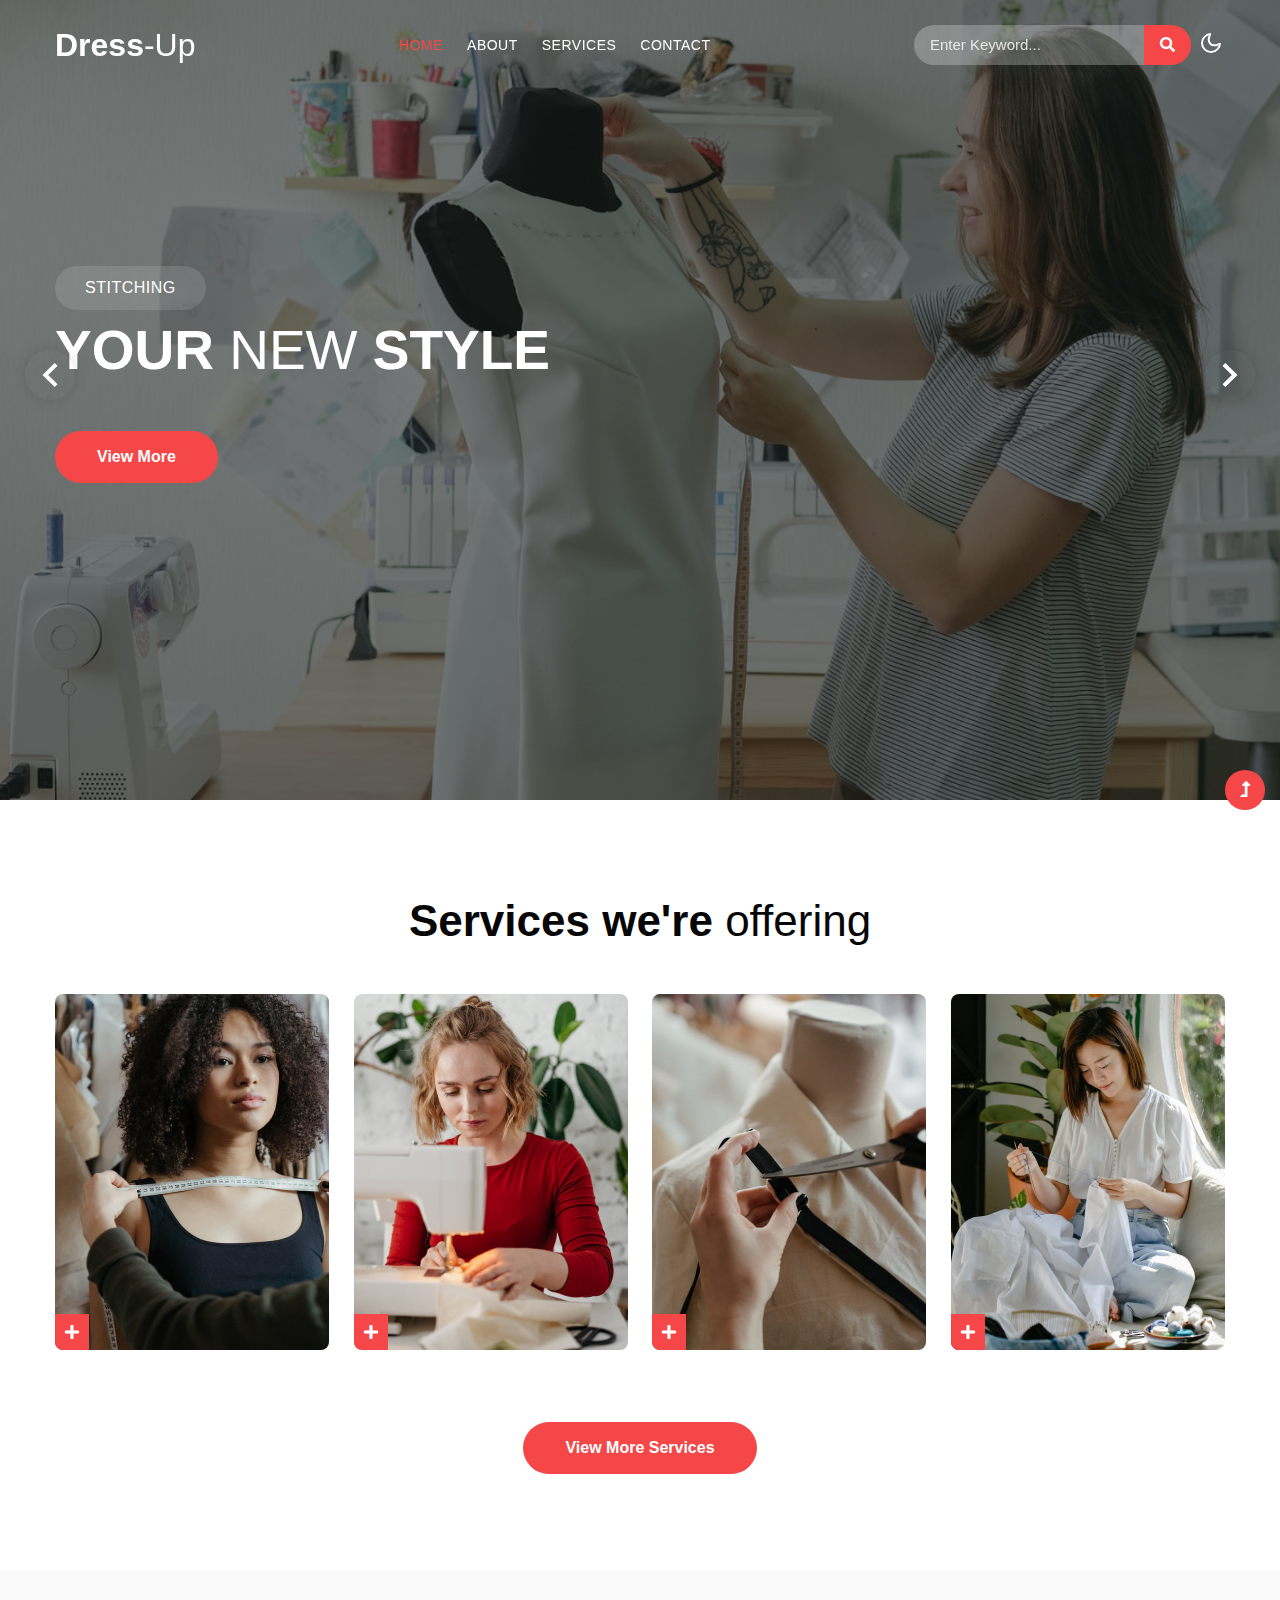
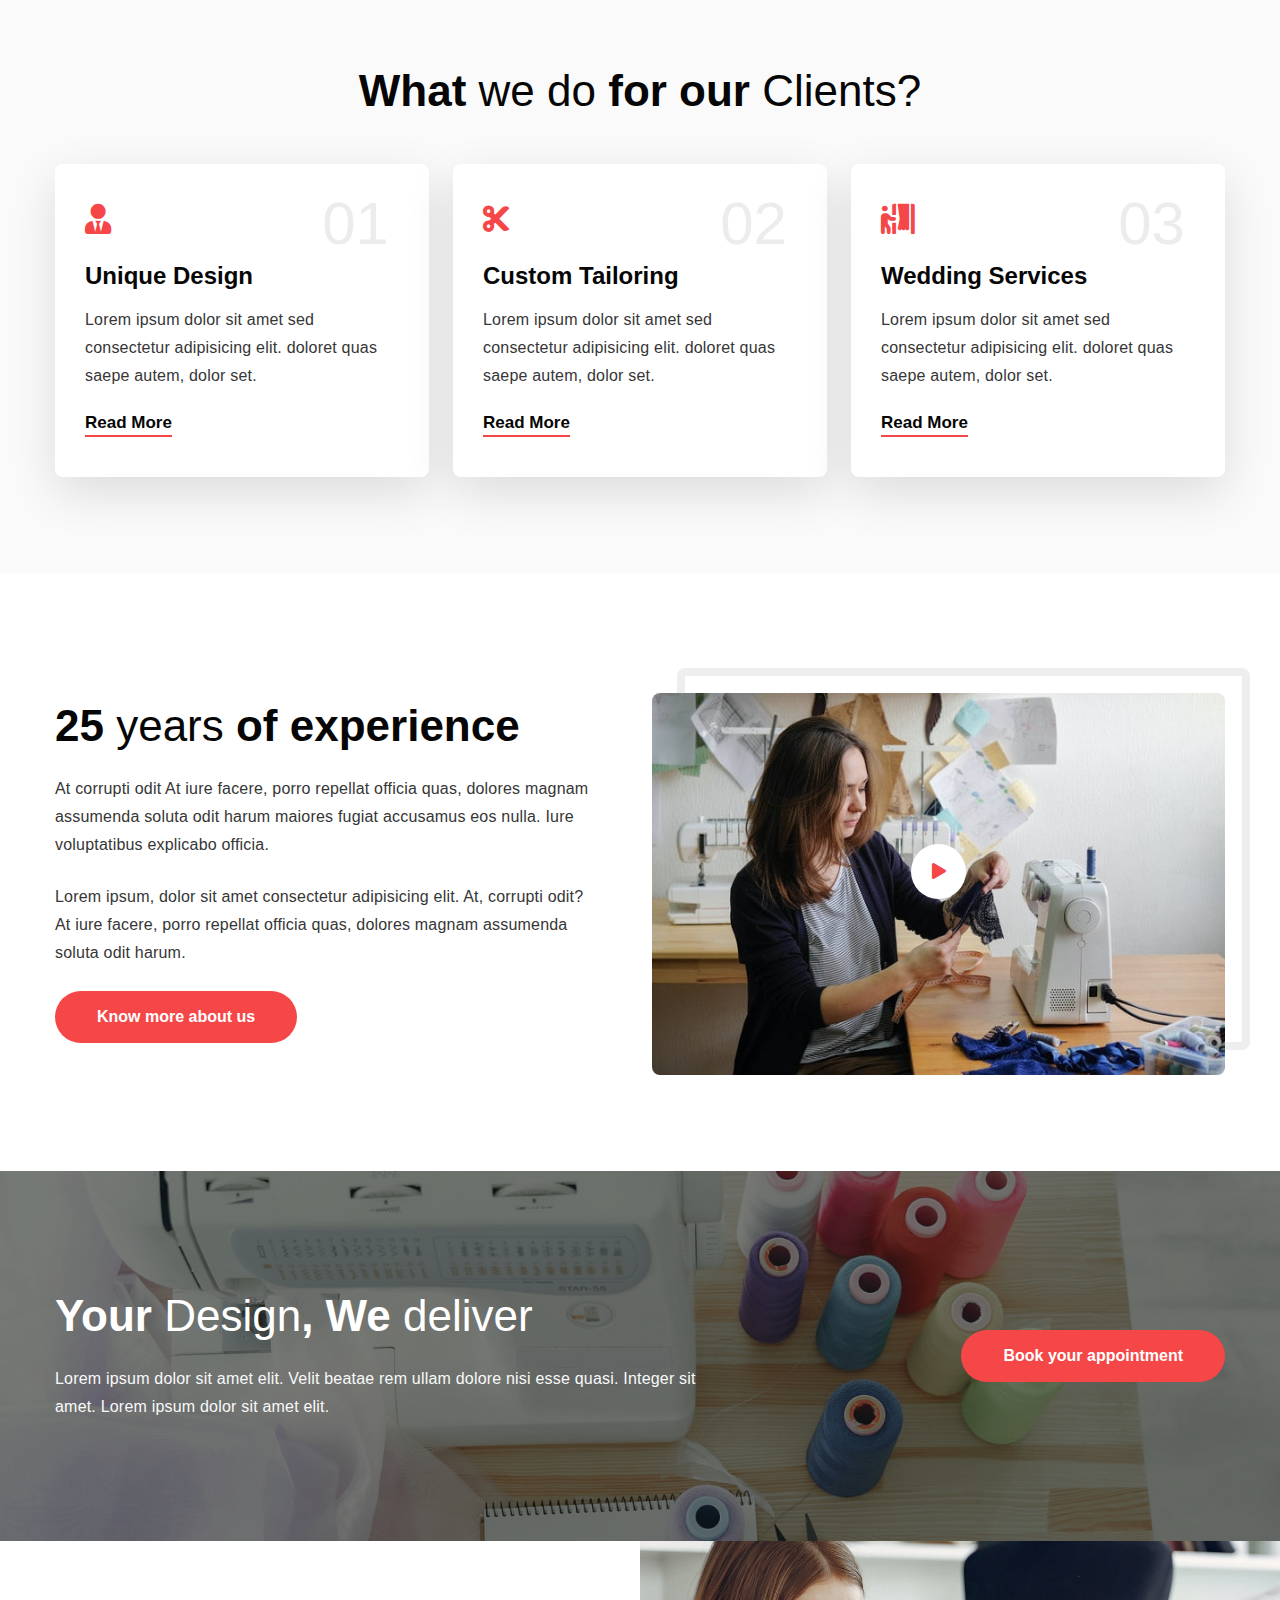
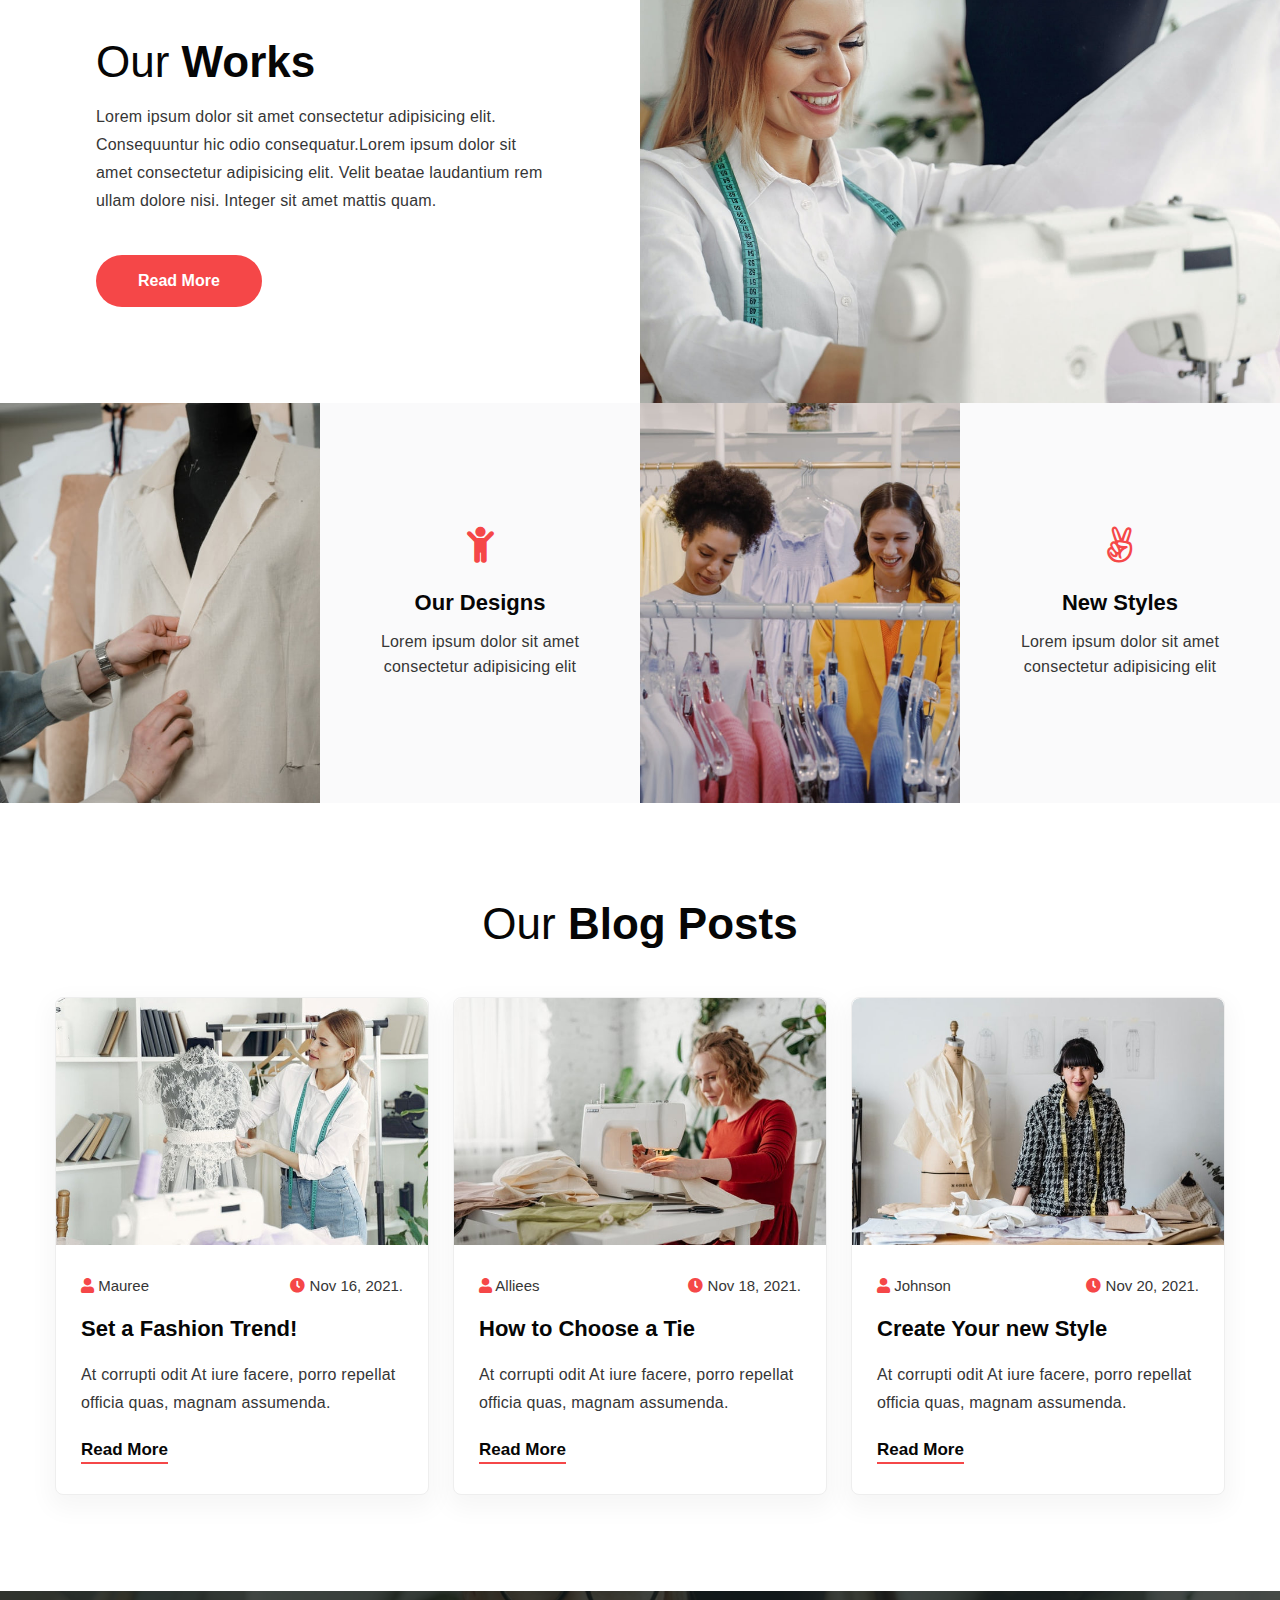
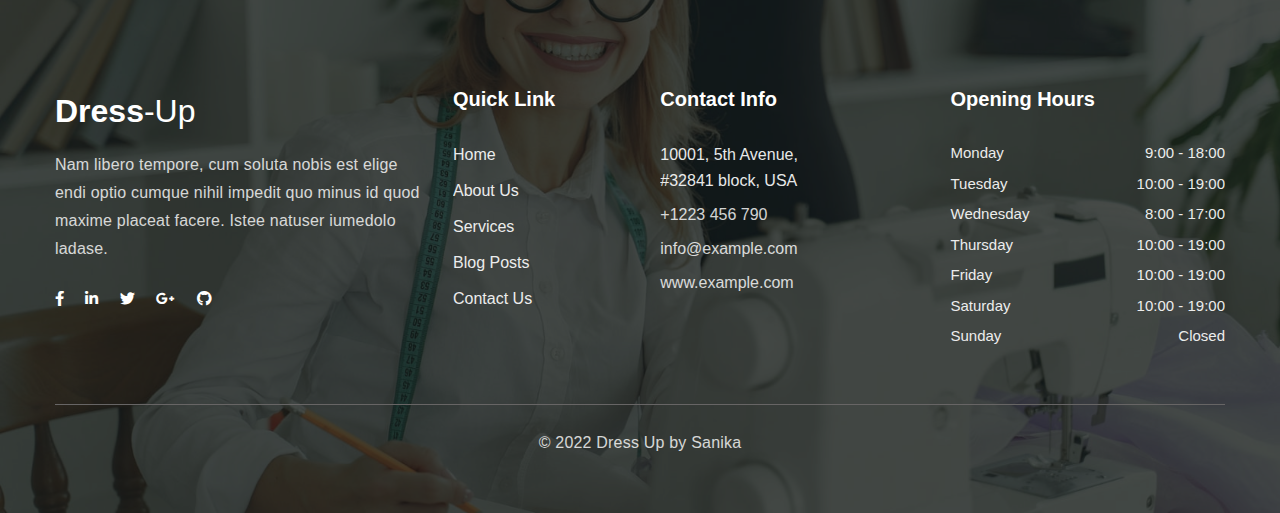
==== commit 868d322c: "Update index.html" ====
--- a/index.html
+++ b/index.html
@@ -511,8 +511,7 @@
                 </div>
             </div>
             <div class="below-section text-center pt-4 mt-5">
-                <p class="copy-text">&copy; 2021 Dress-Up. All rights reserved. Design by <a
-                        href="https://w3layouts.com/" target="_blank"> W3Layouts</a>
+                <p class="copy-text">&copy; 2022 Dress Up by Sanika
                 </p>
             </div>
         </div>
@@ -643,4 +642,4 @@
     <!-- //Js scripts -->
 </body>
 
-</html>+</html>
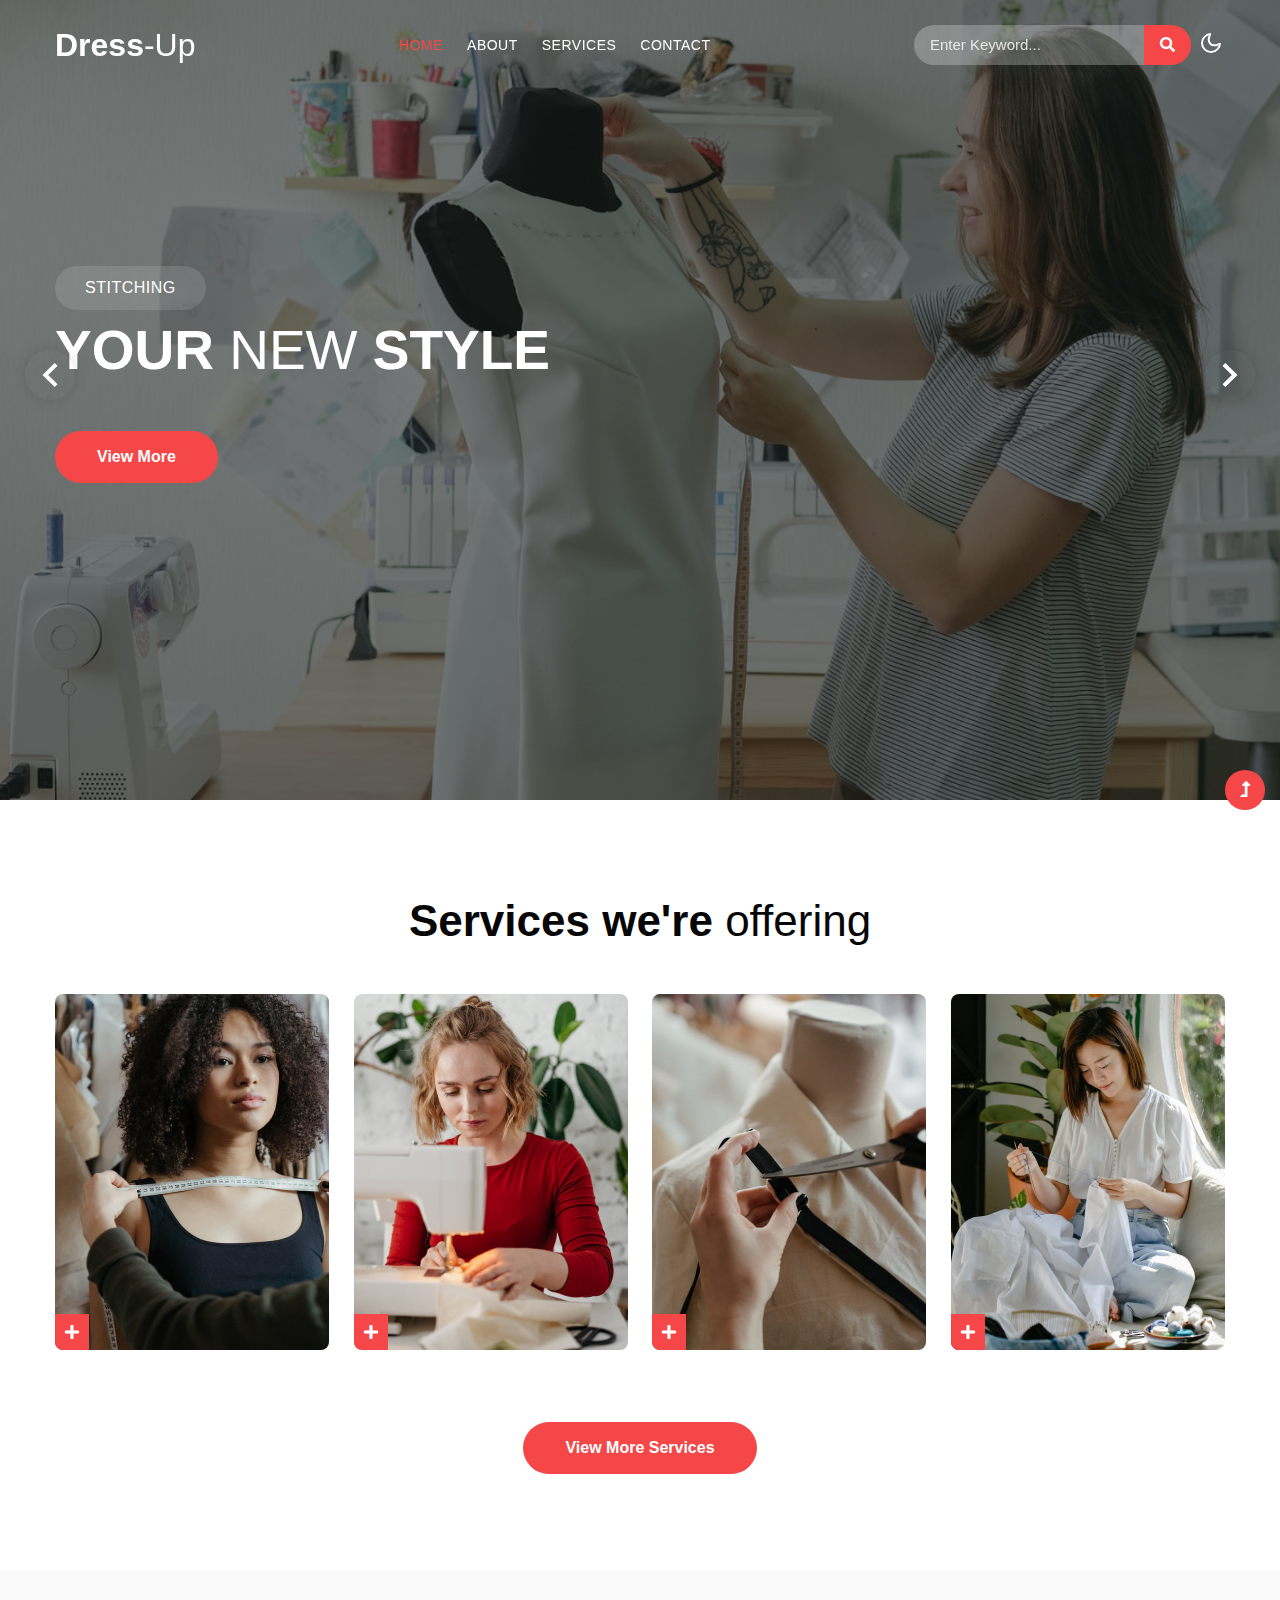
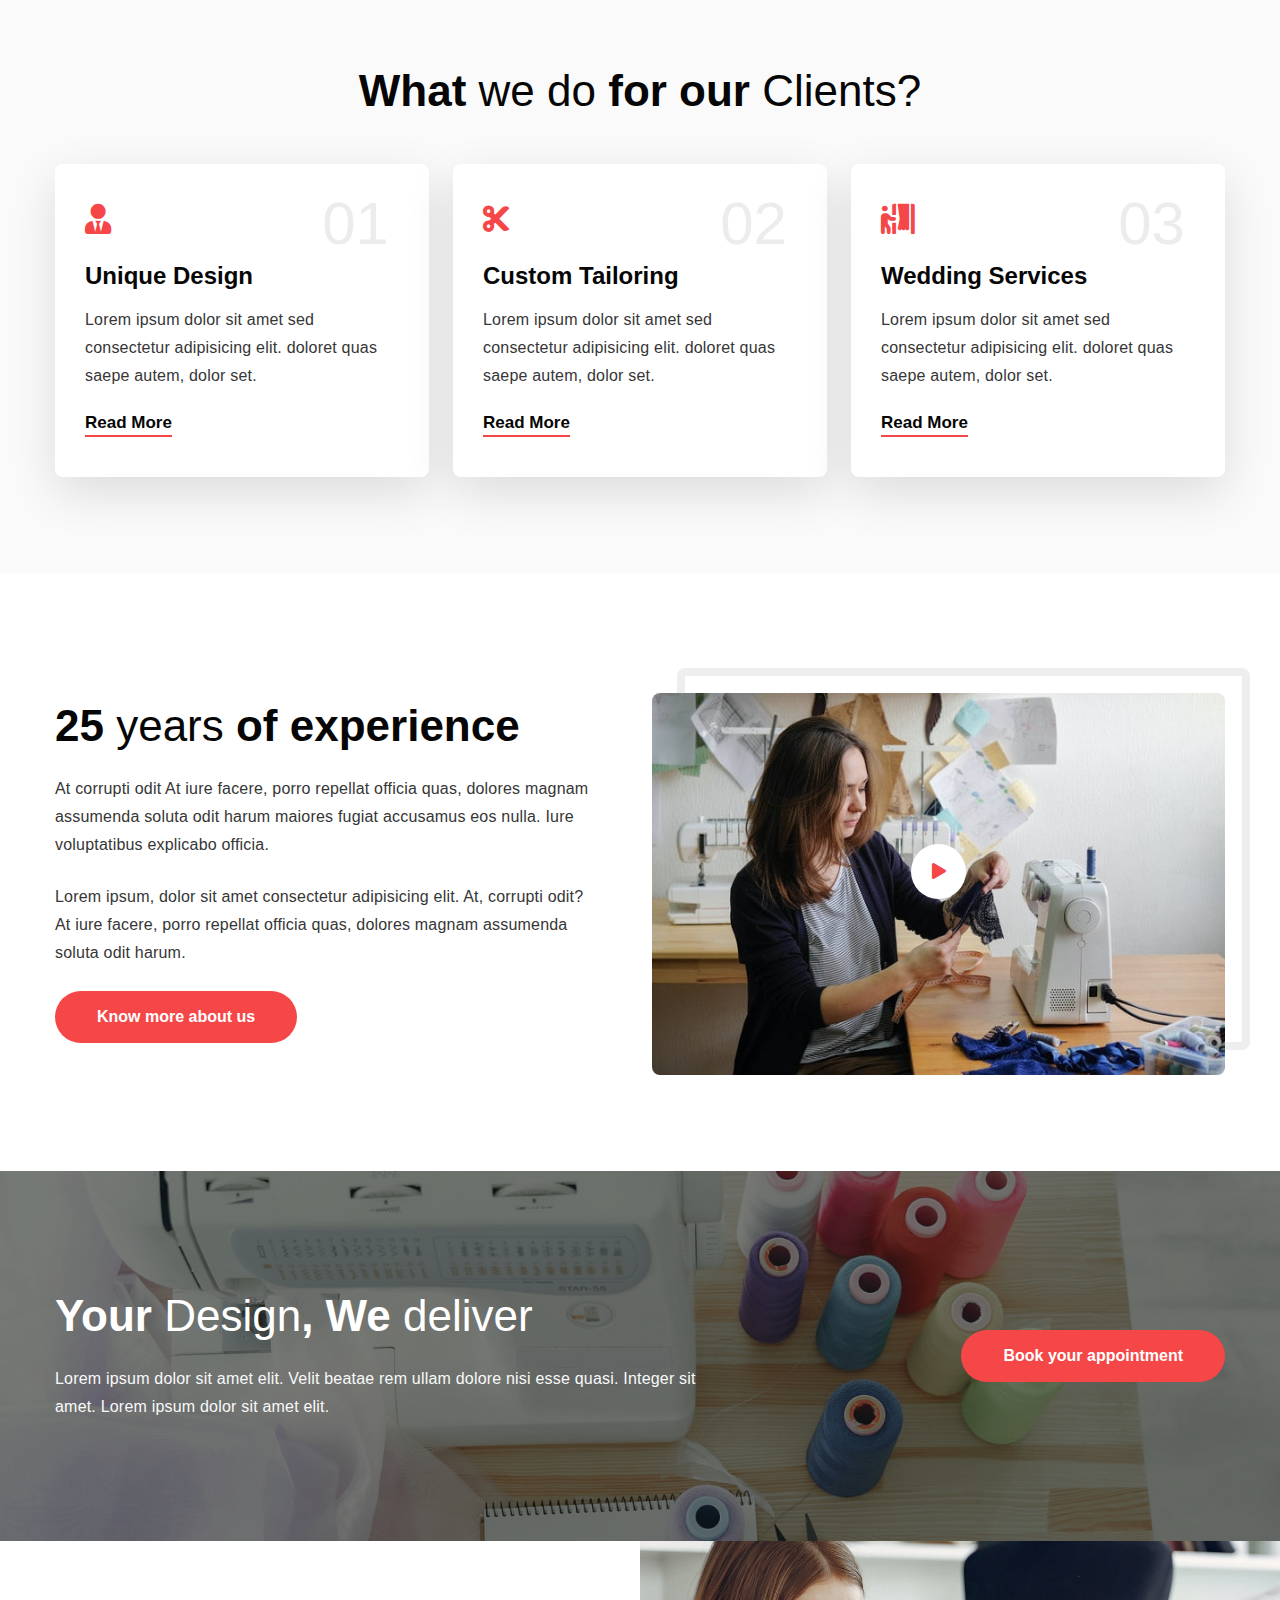
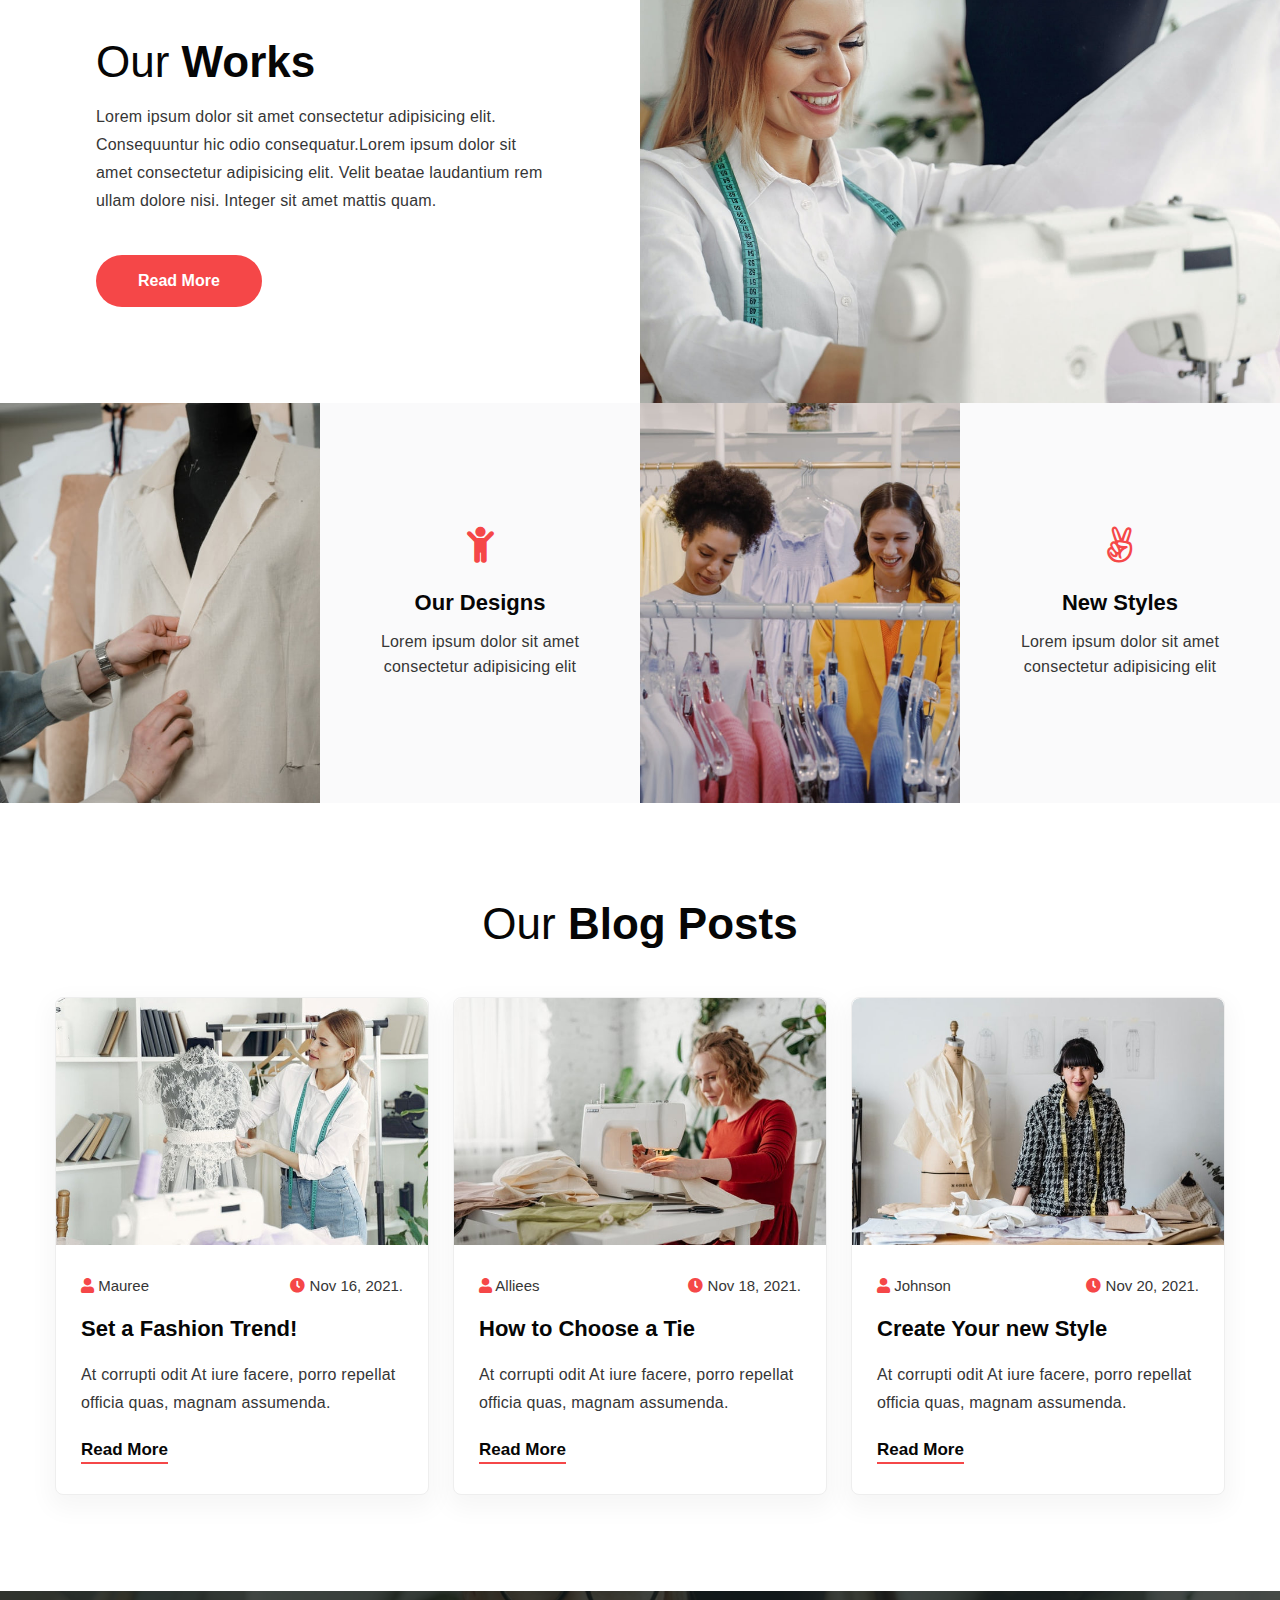
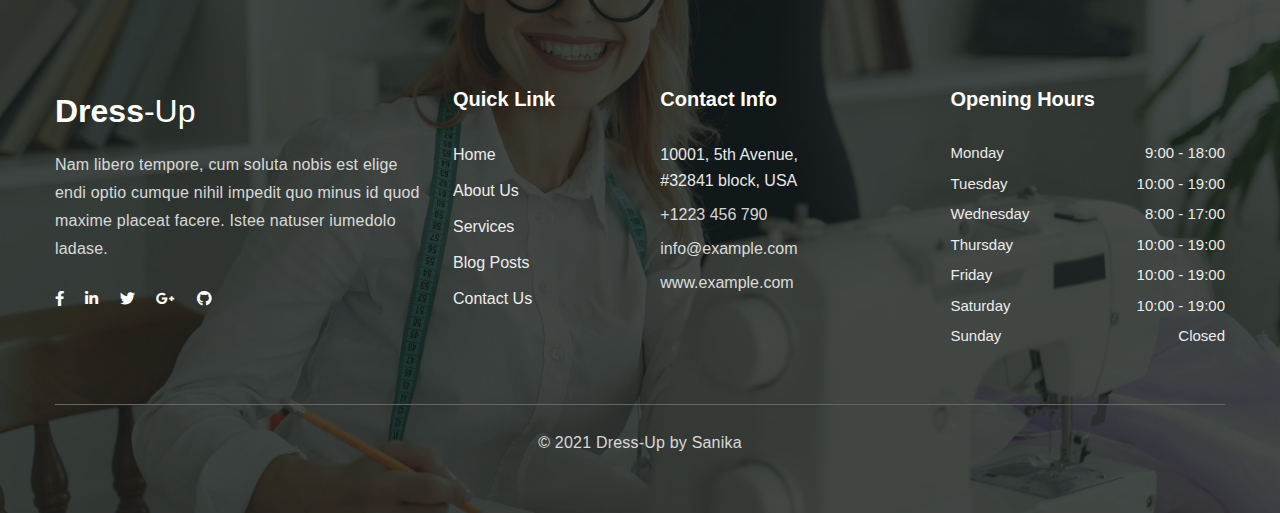
==== commit aef00df3: "Add files via upload" ====
--- a/index.html
+++ b/index.html
@@ -511,7 +511,7 @@
                 </div>
             </div>
             <div class="below-section text-center pt-4 mt-5">
-                <p class="copy-text">&copy; 2022 Dress Up by Sanika
+                <p class="copy-text">&copy; 2021 Dress-Up by Sanika
                 </p>
             </div>
         </div>
@@ -642,4 +642,4 @@
     <!-- //Js scripts -->
 </body>
 
-</html>
+</html>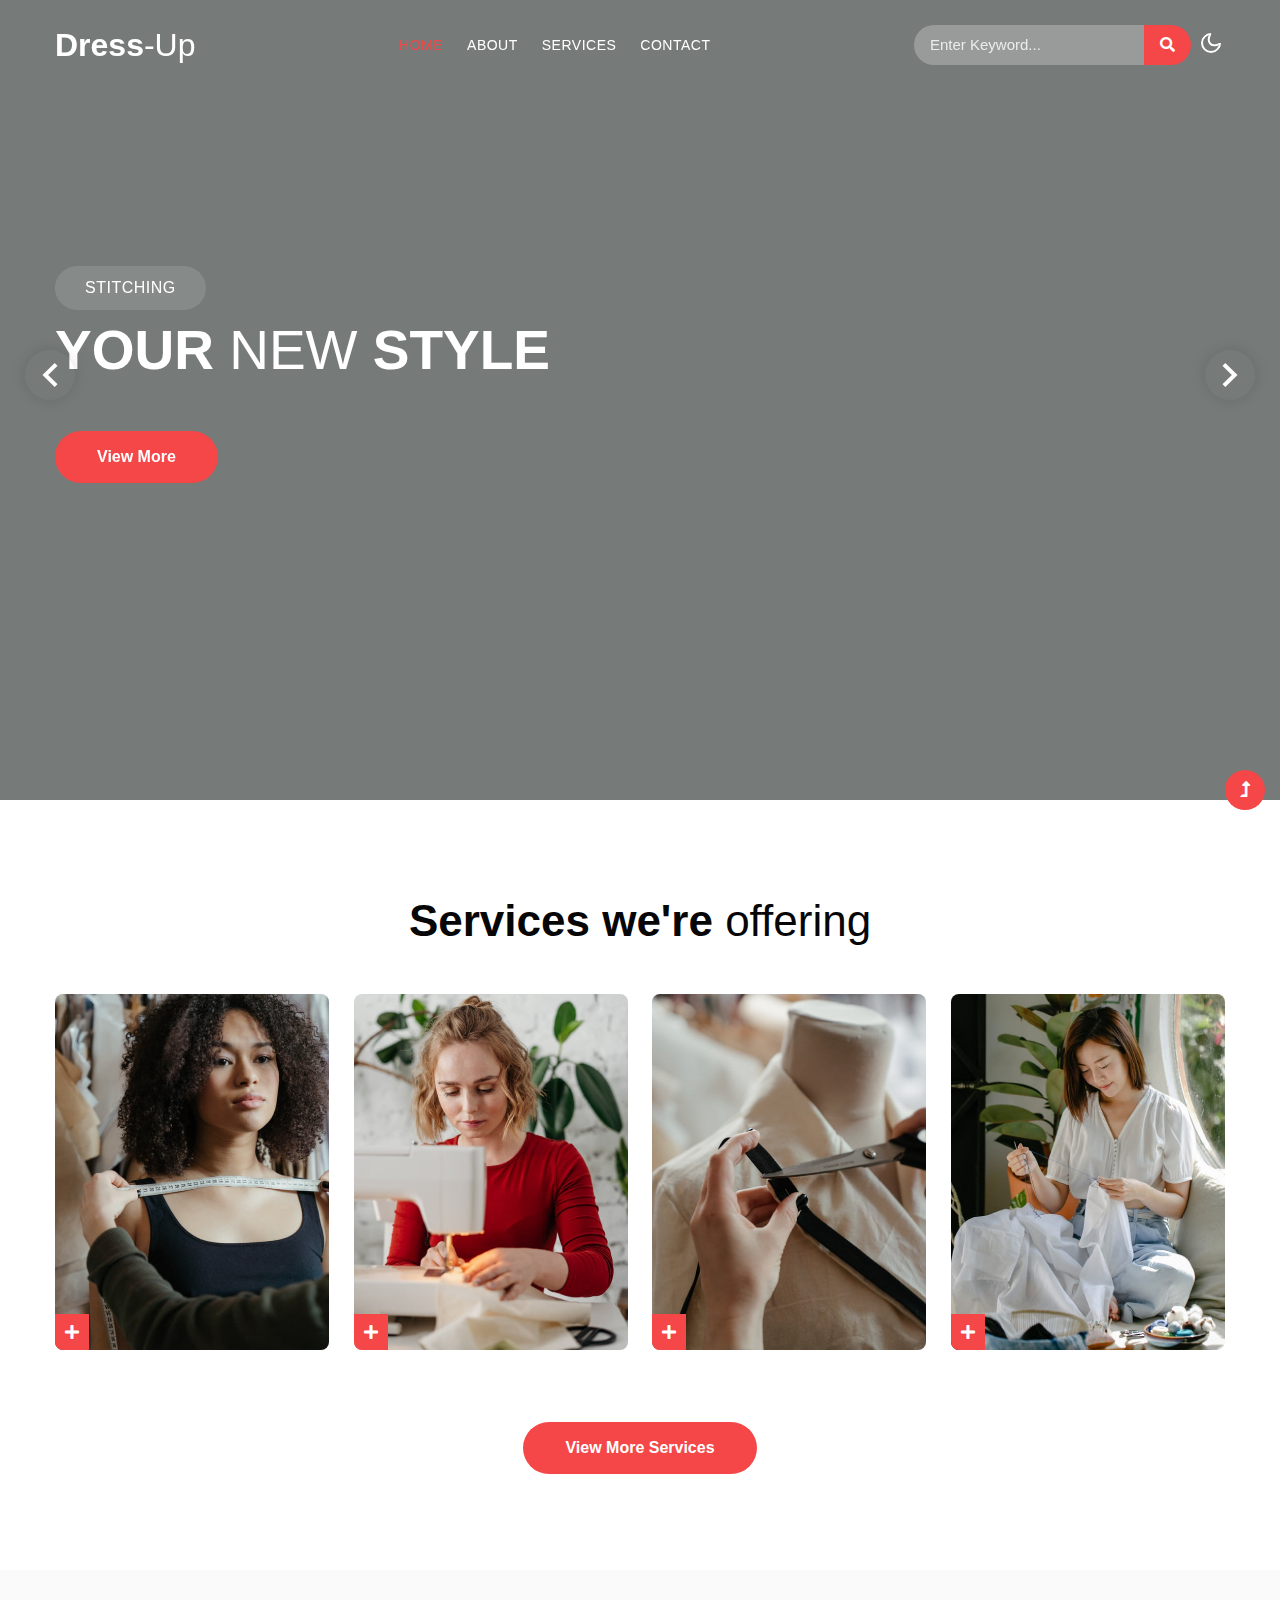
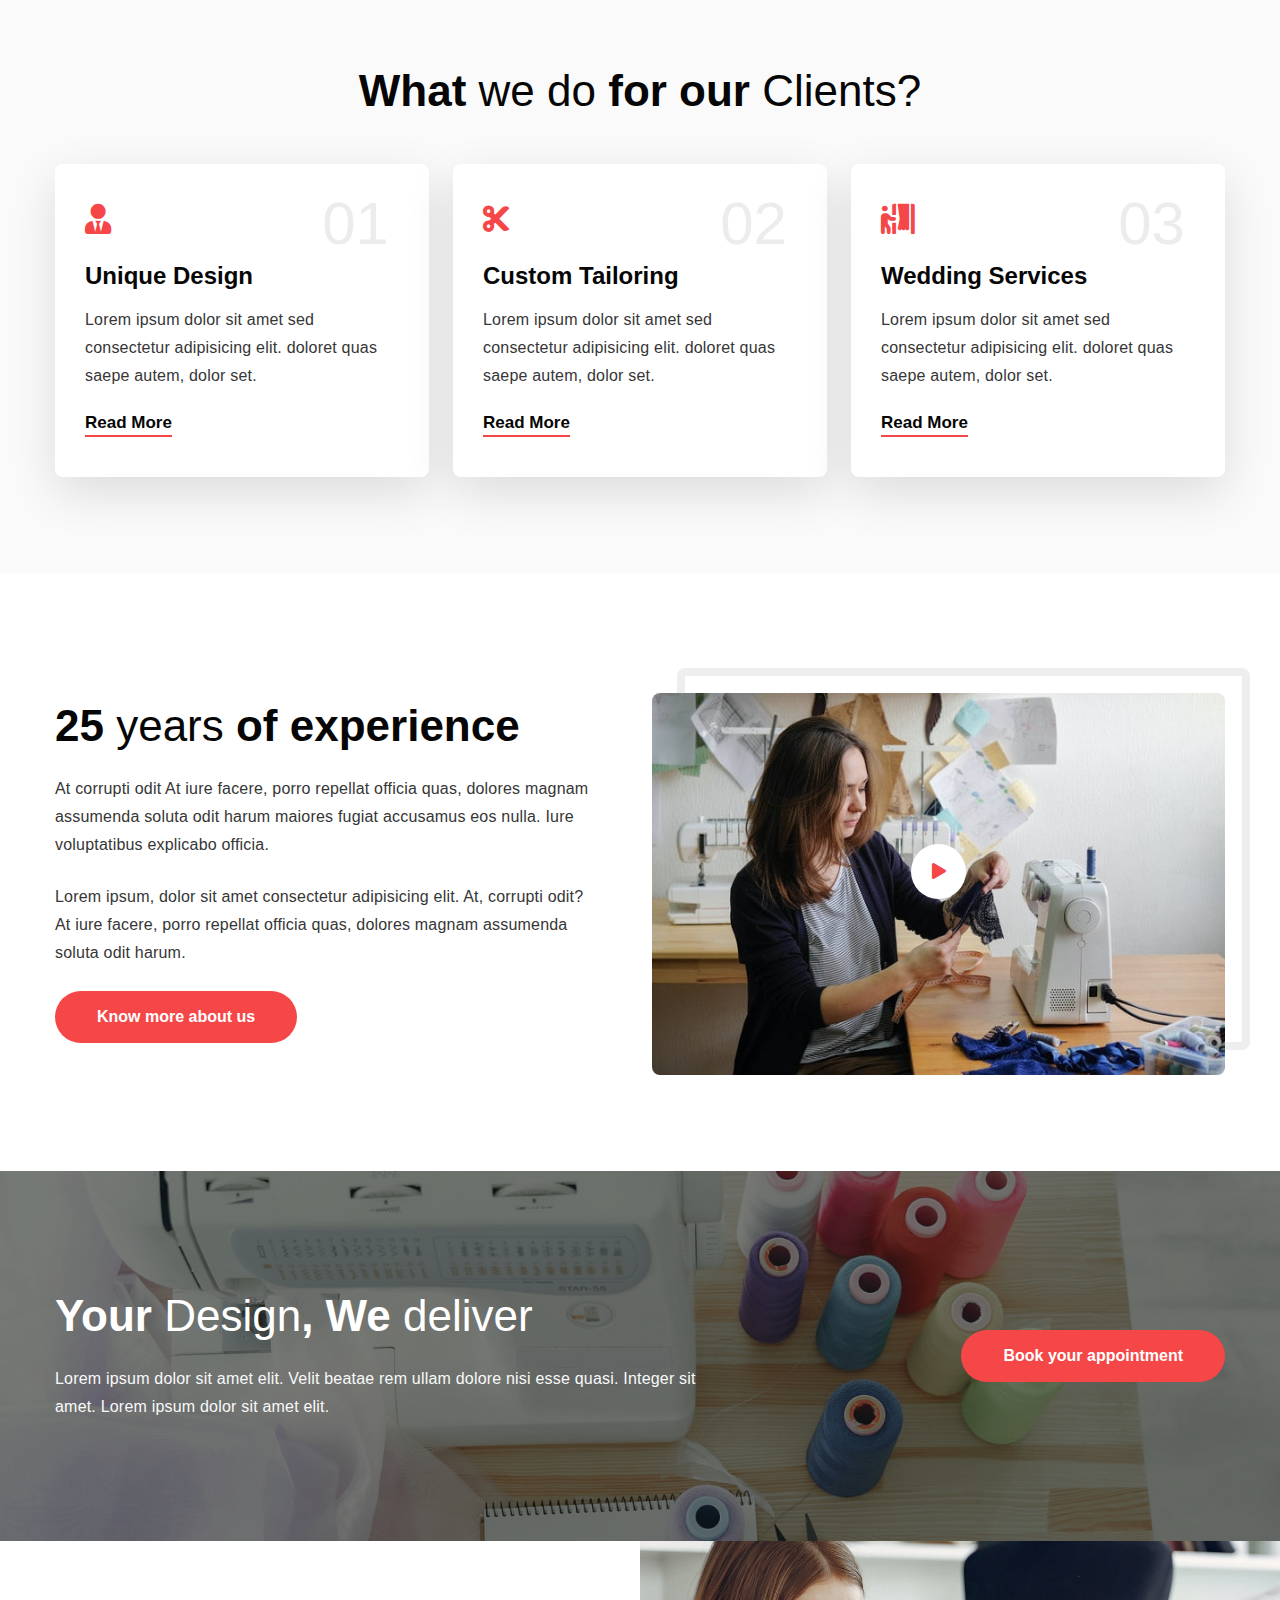
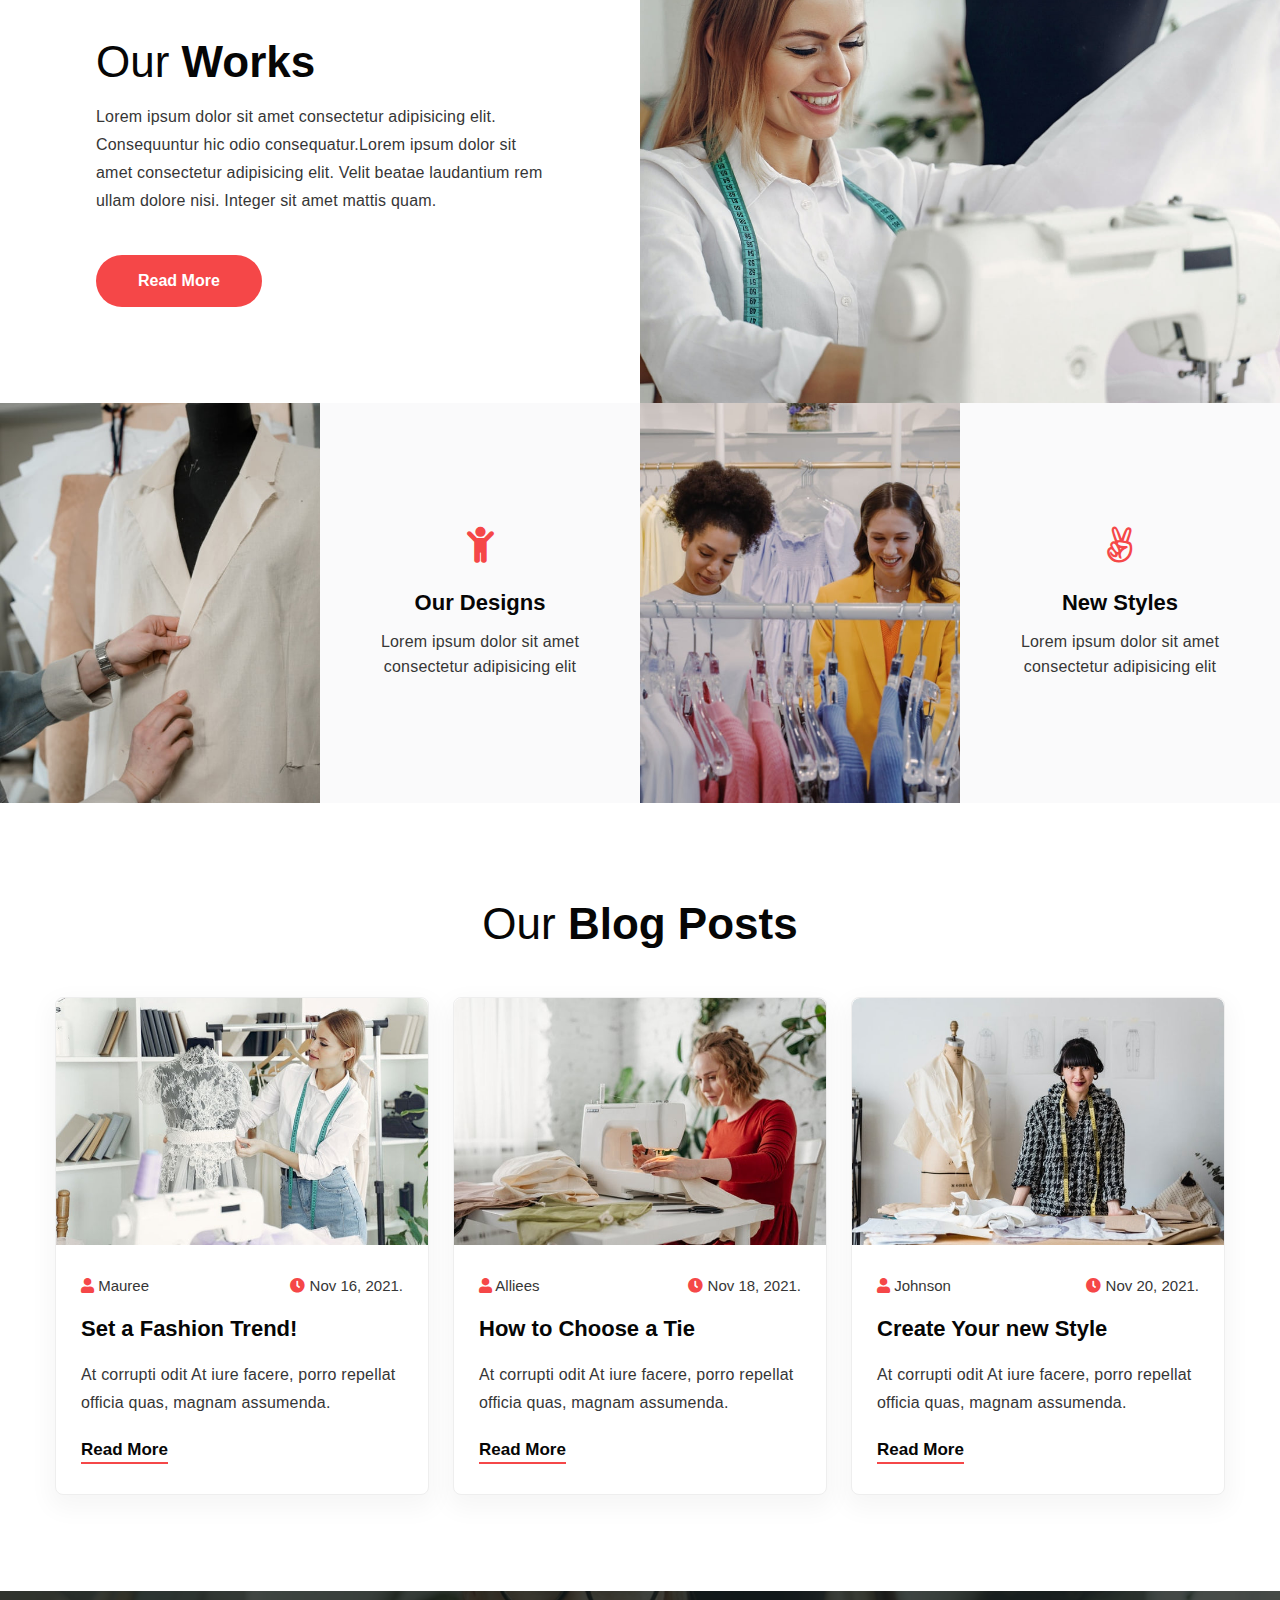
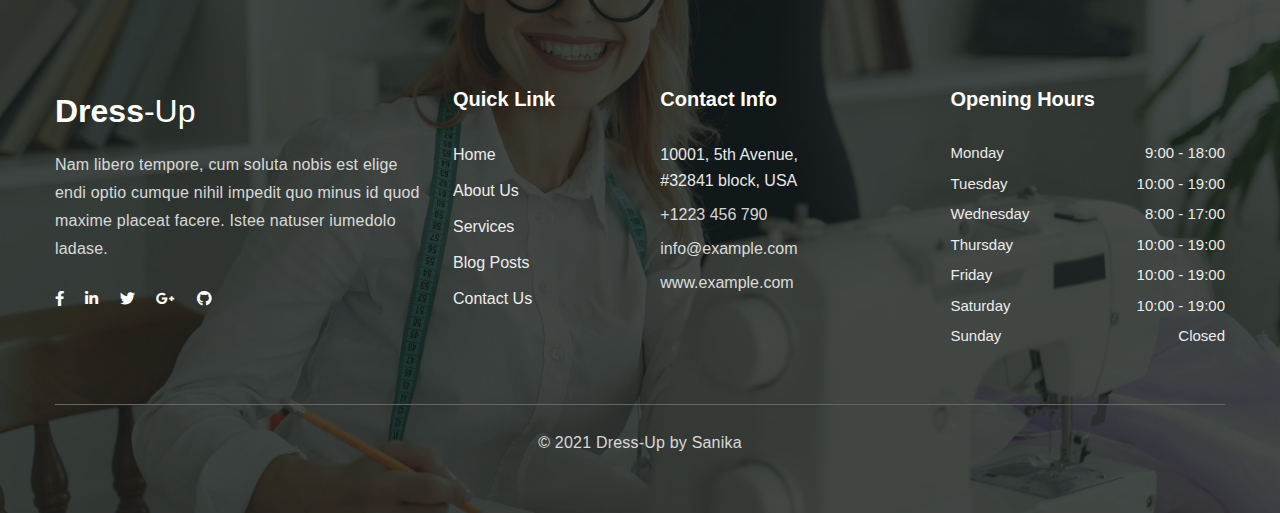
==== commit 42f451d5: "Update index.html" ====
--- a/index.html
+++ b/index.html
@@ -6,7 +6,7 @@
     <!-- Required meta tags -->
     <meta charset="utf-8">
     <meta name="viewport" content="width=device-width, initial-scale=1">
-    <title>Dress-Up - Fashion Category Bootstrap Responsive Website Template - Home : W3Layouts</title>
+    <title>Fashion Store - Fashion Category Bootstrap Responsive Website Template - Home : W3Layouts</title>
     <!-- Template CSS Style link -->
     <link rel="stylesheet" href="assets/css/style-starter.css">
 </head>
@@ -642,4 +642,4 @@
     <!-- //Js scripts -->
 </body>
 
-</html>+</html>
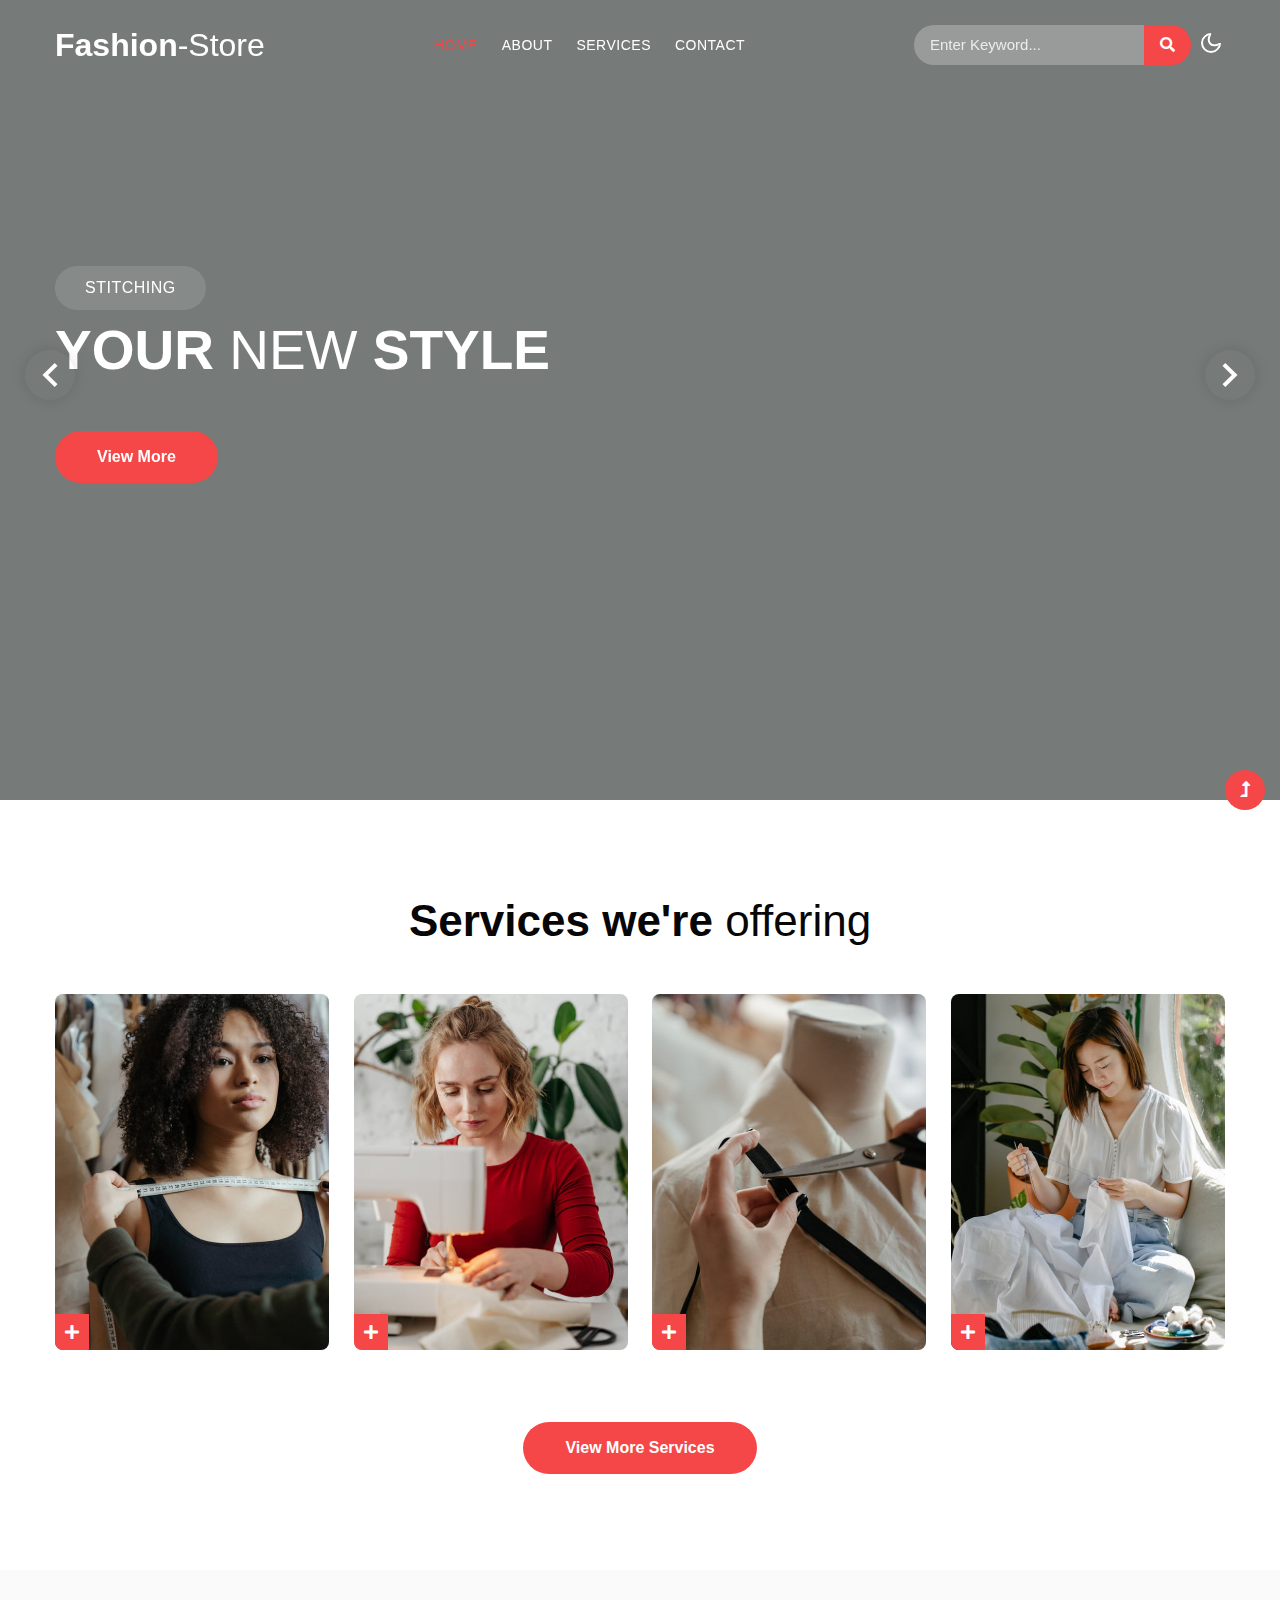
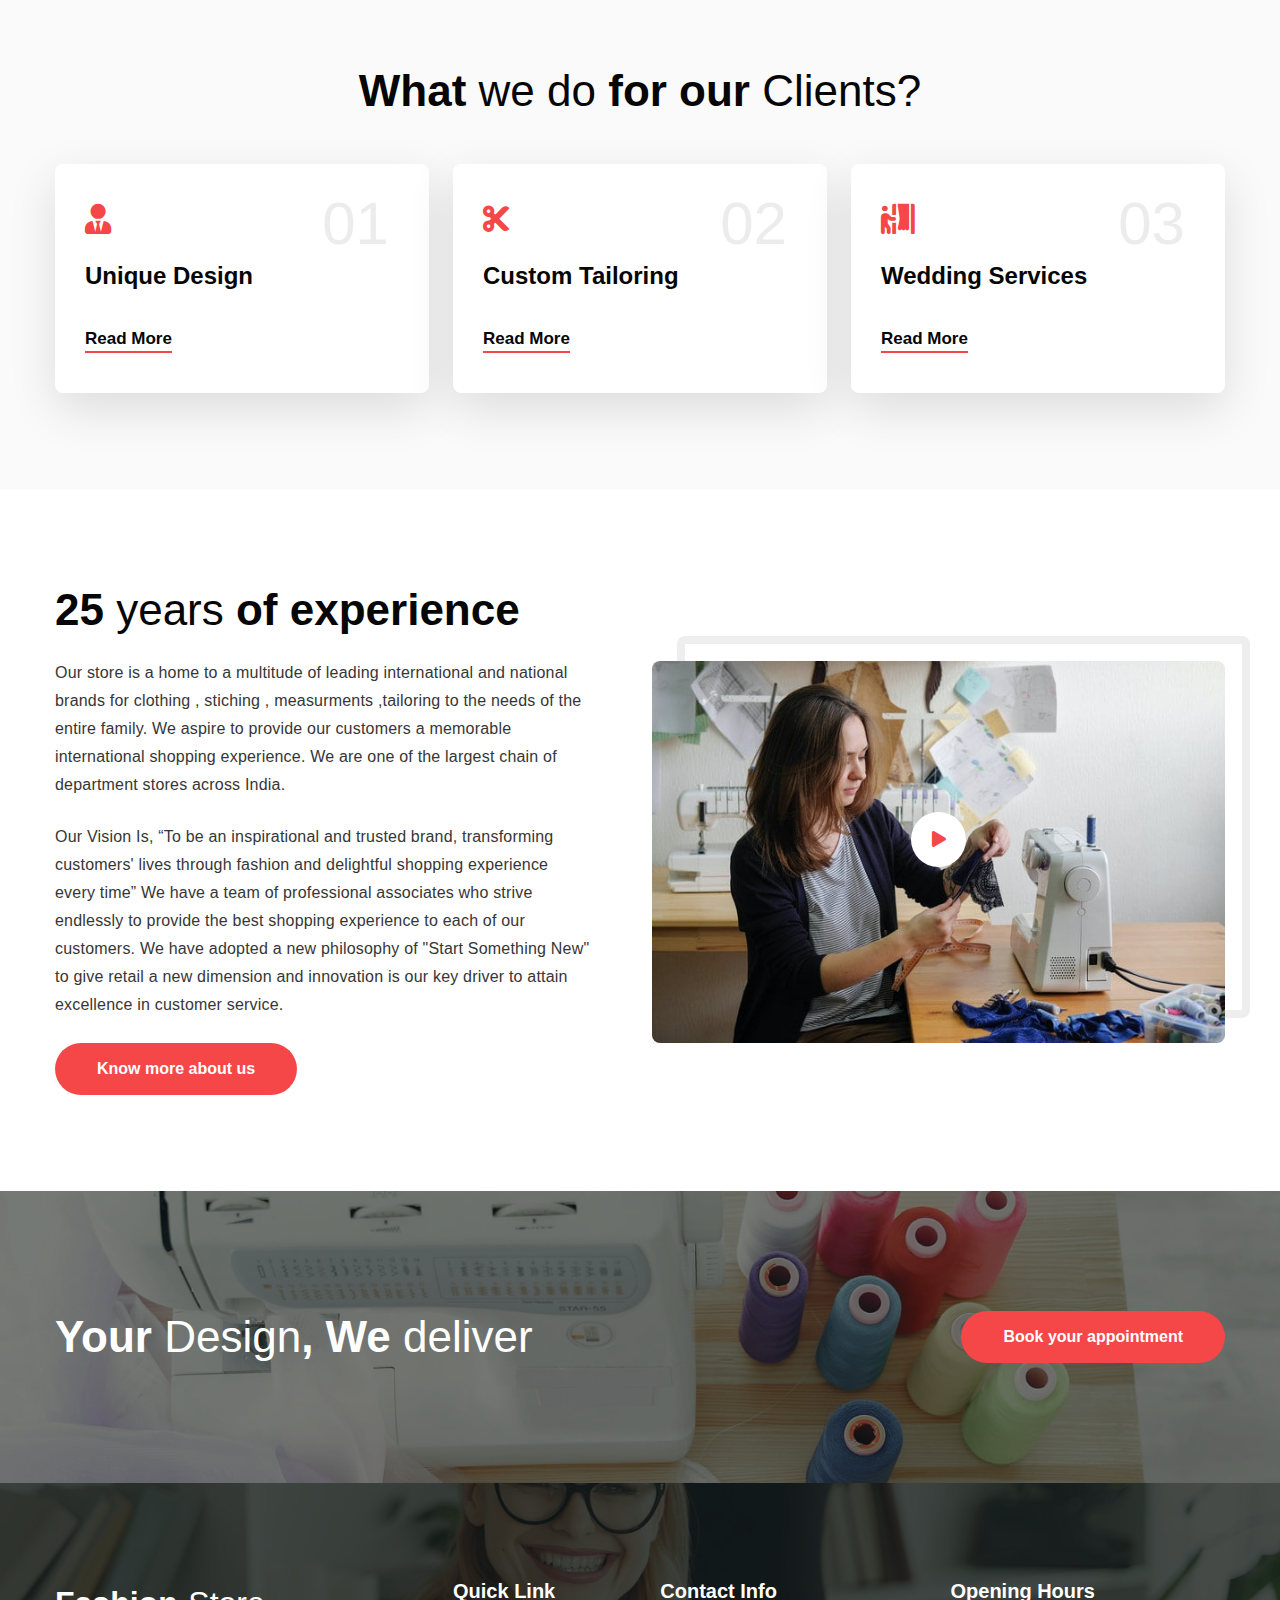
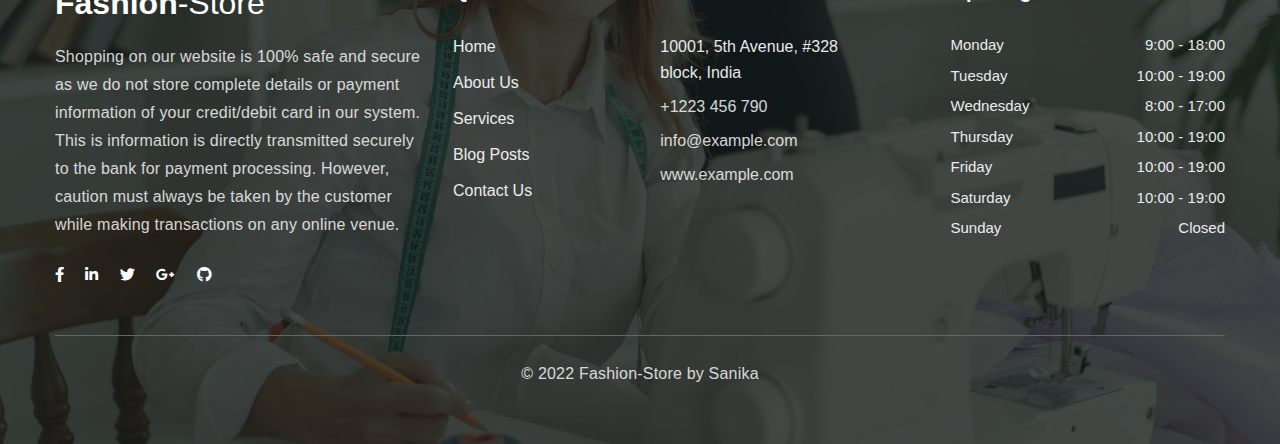
==== commit 7fff16ee: "Update index.html" ====
--- a/index.html
+++ b/index.html
@@ -17,7 +17,7 @@
         <div class="container">
             <nav class="navbar navbar-expand-lg navbar-light">
                 <a class="navbar-brand" href="index.html">
-                    Dress<span>-Up</span>
+                    Fashion<span>-Store</span>
                 </a>
                 <button class="navbar-toggler collapsed" type="button" data-bs-toggle="collapse"
                     data-bs-target="#navbarScroll" aria-controls="navbarScroll" aria-expanded="false"
@@ -147,7 +147,7 @@
                                 class="img-fluid radius-image" />
                             <div class="image-overlay">
                                 <h4>Measurements</h4>
-                                <p>Lorem ipsum dolor sit amet consectetur adipisicing elit. Esse, consectetur.</p>
+                                
                             </div>
                             <div class="iconic-plus">
                                 <i class="fas fa-plus"></i>
@@ -161,7 +161,7 @@
                                 class="img-fluid radius-image" />
                             <div class="image-overlay">
                                 <h4>Repair</h4>
-                                <p>Lorem ipsum dolor sit amet consectetur adipisicing elit. Esse, consectetur.</p>
+                                
                             </div>
                             <div class="iconic-plus">
                                 <i class="fas fa-plus"></i>
@@ -175,7 +175,7 @@
                                 class="img-fluid radius-image" />
                             <div class="image-overlay">
                                 <h4>Сutting-out</h4>
-                                <p>Lorem ipsum dolor sit amet consectetur adipisicing elit. Esse, consectetur.</p>
+                                
                             </div>
                             <div class="iconic-plus">
                                 <i class="fas fa-plus"></i>
@@ -189,7 +189,7 @@
                                 class="img-fluid radius-image" />
                             <div class="image-overlay">
                                 <h4>Resize</h4>
-                                <p>Lorem ipsum dolor sit amet consectetur adipisicing elit. Esse, consectetur.</p>
+                                
                             </div>
                             <div class="iconic-plus">
                                 <i class="fas fa-plus"></i>
@@ -217,8 +217,7 @@
                         </div>
                         <h4 class="number">01</h4>
                         <h4><a href="#url">Unique Design</a></h4>
-                        <p>Lorem ipsum dolor sit amet sed consectetur adipisicing elit.
-                            doloret quas saepe autem, dolor set.</p>
+                        
                         <a href="services.html" class="read">Read more</a>
                     </div>
                 </div>
@@ -229,8 +228,7 @@
                         </div>
                         <h4 class="number">02</h4>
                         <h4><a href="#url">Custom Tailoring</a></h4>
-                        <p>Lorem ipsum dolor sit amet sed consectetur adipisicing elit.
-                            doloret quas saepe autem, dolor set.</p>
+                        
                         <a href="services.html" class="read">Read more</a>
                     </div>
                 </div>
@@ -241,8 +239,7 @@
                         </div>
                         <h4 class="number">03</h4>
                         <h4><a href="#url">Wedding Services</a></h4>
-                        <p>Lorem ipsum dolor sit amet sed consectetur adipisicing elit.
-                            doloret quas saepe autem, dolor set.</p>
+                        
                         <a href="services.html" class="read">Read more</a>
                     </div>
                 </div>
@@ -257,14 +254,13 @@
             <div class="row align-items-center">
                 <div class="col-lg-6 section-width pe-xl-5">
                     <h3 class="title-style">25 <span>years</span> of experience</h3>
-                    <p class="mt-4">At corrupti odit At iure facere,
-                        porro repellat officia quas, dolores magnam assumenda soluta odit
-                        harum maiores fugiat accusamus eos nulla. Iure voluptatibus explicabo
-                        officia.</p>
-                    <p class="mt-4 pb-dm-3">Lorem ipsum, dolor sit amet consectetur adipisicing elit. At, corrupti
-                        odit? At iure facere,
-                        porro repellat officia quas, dolores magnam assumenda soluta odit
-                        harum.</p>
+                    <p class="mt-4">Our store is a home to a multitude of leading international and national brands for clothing , stiching , measurments ,tailoring
+                         to the needs of the entire family. We aspire to provide our customers 
+                        a memorable international shopping experience. We are one of the largest chain of department stores across India.</p>
+                    <p class="mt-4 pb-dm-3">Our Vision Is,
+                        “To be an inspirational and trusted brand, transforming customers' lives through fashion and delightful shopping experience every time”
+                    We have a team of professional associates who strive endlessly to provide the best shopping experience to each of our customers. We have adopted a new philosophy of "Start Something New" 
+                        to give retail a new dimension and innovation is our key driver to attain excellence in customer service.</p>
                     <a href="about.html" class="btn btn-style mt-4"> Know more about us</a>
                 </div>
                 <div class="col-lg-6 history-info mt-lg-0 mt-5 pt-md-4 pt-2">
@@ -296,9 +292,7 @@
                 <div class="col-lg-7">
                     <div class="bottom-info">
                         <h3 class="title-style text-white">Your <span>Design</span>, We <span>deliver</span></h3>
-                        <p class="mt-4 text-light">Lorem ipsum dolor sit amet elit. Velit beatae
-                            rem ullam dolore nisi esse quasi. Integer sit amet. Lorem ipsum dolor sit
-                            amet elit.</p>
+                        
                     </div>
                 </div>
                 <div class="col-lg-5 text-lg-end">
@@ -307,136 +301,17 @@
             </div>
         </div>
     </section>
-    <!-- //content block -->
-
-    <!-- works block -->
-    <section class="w3l-how-grids-3" id="how">
-        <div class="container-fluid">
-            <div class="row d-grid grid-col-2 grid-element-9 px-lg-0">
-                <div class="left-texthny p-lg-5 py-4">
-                    <div class="left-texthny-2 p-lg-5 p-4">
-                        <h3 class="title-style"><span>Our</span> Works</h3>
-                        <p class="my-3 pr-lg-4">Lorem ipsum dolor sit amet consectetur adipisicing elit. Consequuntur
-                            hic odio consequatur.Lorem ipsum dolor sit amet consectetur adipisicing elit. Velit beatae
-                            laudantium rem ullam dolore nisi. Integer sit amet mattis quam.</p>
-                        <a href="about.html" class="btn btn-style btn-secondary mt-4">Read More</a>
-                    </div>
-                </div>
-                <div class="left-grid-ele-9 grid-bg1">
-                </div>
-            </div>
-            <div class="row d-grid grid-col-3 grid-element-9 px-lg-0">
-                <div class="left-grid-ele-9 grid-bg2">
-
-                </div>
-                <div class="left-texthny-3 p-lg-5 py-4 d-grid align-items-center">
-                    <div class="sub-wid-grid-9 py-lg-0 py-5">
-                        <i class="fas fa-child mb-4"></i>
-                        <h4 class="text-grid-9"><a href="services.html">Our Designs</a></h4>
-                        <p class="sub-para">Lorem ipsum dolor sit amet consectetur adipisicing elit</p>
-
-                    </div>
-                </div>
-                <div class="left-grid-ele-9 grid-bg3">
-
-                </div>
-                <div class="left-texthny-3 p-lg-5 py-4 d-grid align-items-center">
-                    <div class="sub-wid-grid-9 py-lg-0 py-5">
-                        <i class="fab fa-angellist mb-4"></i>
-                        <h4 class="text-grid-9"><a href="services.html">New Styles</a></h4>
-                        <p class="sub-para">Lorem ipsum dolor sit amet consectetur adipisicing elit</p>
-                    </div>
-                </div>
-            </div>
-        </div>
-    </section>
-    <!-- //works block -->
-
-    <!-- blog section -->
-    <div class="w3l-news py-5" id="homeblog">
-        <div class="container py-lg-5 py-md-4 py-2">
-            <h3 class="title-style text-center mb-lg-5 mb-4"><span>Our</span> Blog Posts</h3>
-            <div class="row justify-content-center">
-                <div class="col-lg-4 col-md-6">
-                    <div class="grids5-info">
-                        <a href="#blog" class="blog-image d-block zoom"><img src="assets/images/blog1.jpg"
-                                alt="" class="img-fluid news-image" />
-                            <div class="image-overlay">
-                                <span class="fas fa-plus"></span>
-                            </div>
-                        </a>
-                        <div class="blog-info card-body blog-details">
-                            <div class="d-flex align-items-center justify-content-between">
-                                <a href="#author" class="post"><i class="fas fa-user"></i> Mauree</a>
-                                <h6 class="date"><i class="fas fa-clock"></i> Nov 16, 2021.</h6>
-                            </div>
-
-                            <h4><a href="#blog" class="blog-desc">
-                                    Set a Fashion Trend!</a></h4>
-                            <p class="mt-3">At corrupti odit At iure facere,
-                                porro repellat officia quas, magnam assumenda.</p>
-                            <a href="#blog" class="read">Read more</a>
-                        </div>
-                    </div>
-                </div>
-                <div class="col-lg-4 col-md-6 mt-md-0 mt-4">
-                    <div class="grids5-info">
-                        <a href="#blog" class="blog-image d-block zoom"><img src="assets/images/blog2.jpg"
-                                alt="" class="img-fluid news-image" />
-                            <div class="image-overlay">
-                                <span class="fas fa-plus"></span>
-                            </div>
-                        </a>
-                        <div class="blog-info card-body blog-details">
-                            <div class="d-flex align-items-center justify-content-between">
-                                <a href="#author" class="post"><i class="fas fa-user"></i> Alliees</a>
-                                <h6 class="date"><i class="fas fa-clock"></i> Nov 18, 2021.</h6>
-                            </div>
-
-                            <h4><a href="#blog" class="blog-desc">How to Choose a Tie</a></h4>
-                            <p class="mt-3">At corrupti odit At iure facere,
-                                porro repellat officia quas, magnam assumenda.</p>
-                            <a href="#blog" class="read">Read more</a>
-                        </div>
-                    </div>
-                </div>
-                <div class="col-lg-4 col-md-6 mt-lg-0 mt-4">
-                    <div class="grids5-info">
-                        <a href="#blog" class="blog-image d-block zoom"><img src="assets/images/blog3.jpg"
-                                alt="" class="img-fluid news-image" />
-                            <div class="image-overlay">
-                                <span class="fas fa-plus"></span>
-                            </div>
-                        </a>
-                        <div class="blog-info card-body blog-details">
-                            <div class="d-flex align-items-center justify-content-between">
-                                <a href="#author" class="post"><i class="fas fa-user"></i> Johnson</a>
-                                <h6 class="date"><i class="fas fa-clock"></i> Nov 20, 2021.</h6>
-                            </div>
-
-                            <h4><a href="#blog" class="blog-desc">
-                                Create Your new Style</a></h4>
-                            <p class="mt-3">At corrupti odit At iure facere,
-                                porro repellat officia quas, magnam assumenda.</p>
-                            <a href="#blog" class="read">Read more</a>
-                        </div>
-                    </div>
-                </div>
-            </div>
-        </div>
-    </div>
-    <!-- //blog section -->
-
+  
     <!-- footer -->
     <footer class="w3l-footer-16 py-5">
         <div class="container pt-md-5 pt-sm-4 pb-sm-2">
             <div class="row">
                 <div class="col-lg-4">
                     <a class="footer-logo d-flex align-items-center" href="index.html">
-                        Dress<span>-Up</span></a>
-                    <p class="mt-3">Nam libero tempore, cum soluta nobis est elige endi optio cumque nihil impedit quo
-                        minus id quod maxime placeat facere. Istee natuser iumedolo
-                        ladase.</p>
+                        Fashion<span>-Store</span></a>
+                    <p class="mt-3">Shopping on our website is 100% safe and secure as we do not store complete details or payment information of your 
+                        credit/debit card in our system. This is information is directly transmitted securely to the bank for payment processing.
+                        However, caution must always be taken by the customer while making transactions on any online venue.</p>
                     <div class="columns-2 mt-4">
                         <ul class="social">
                             <li><a href="#facebook"><i class="fab fa-facebook-f"></i></a>
@@ -468,7 +343,7 @@
                             <h3 class="">Contact Info</h3>
                             <ul class="footer-contact-list">
                                 <li class="">10001, 5th Avenue,
-                                    #32841 block, USA</li>
+                                    #328 block, India</li>
                                 <li class="mt-2"><a href="tel:+12 23456790">+1223 456 790</a></li>
                                 <li class="mt-2"><a href="mailto:info@example.com">info@example.com</a></li>
                                 <li class="mt-2"><a href="mailto:info@example.com">www.example.com</a></li>
@@ -511,7 +386,7 @@
                 </div>
             </div>
             <div class="below-section text-center pt-4 mt-5">
-                <p class="copy-text">&copy; 2021 Dress-Up by Sanika
+                <p class="copy-text">&copy; 2022 Fashion-Store by Sanika
                 </p>
             </div>
         </div>
